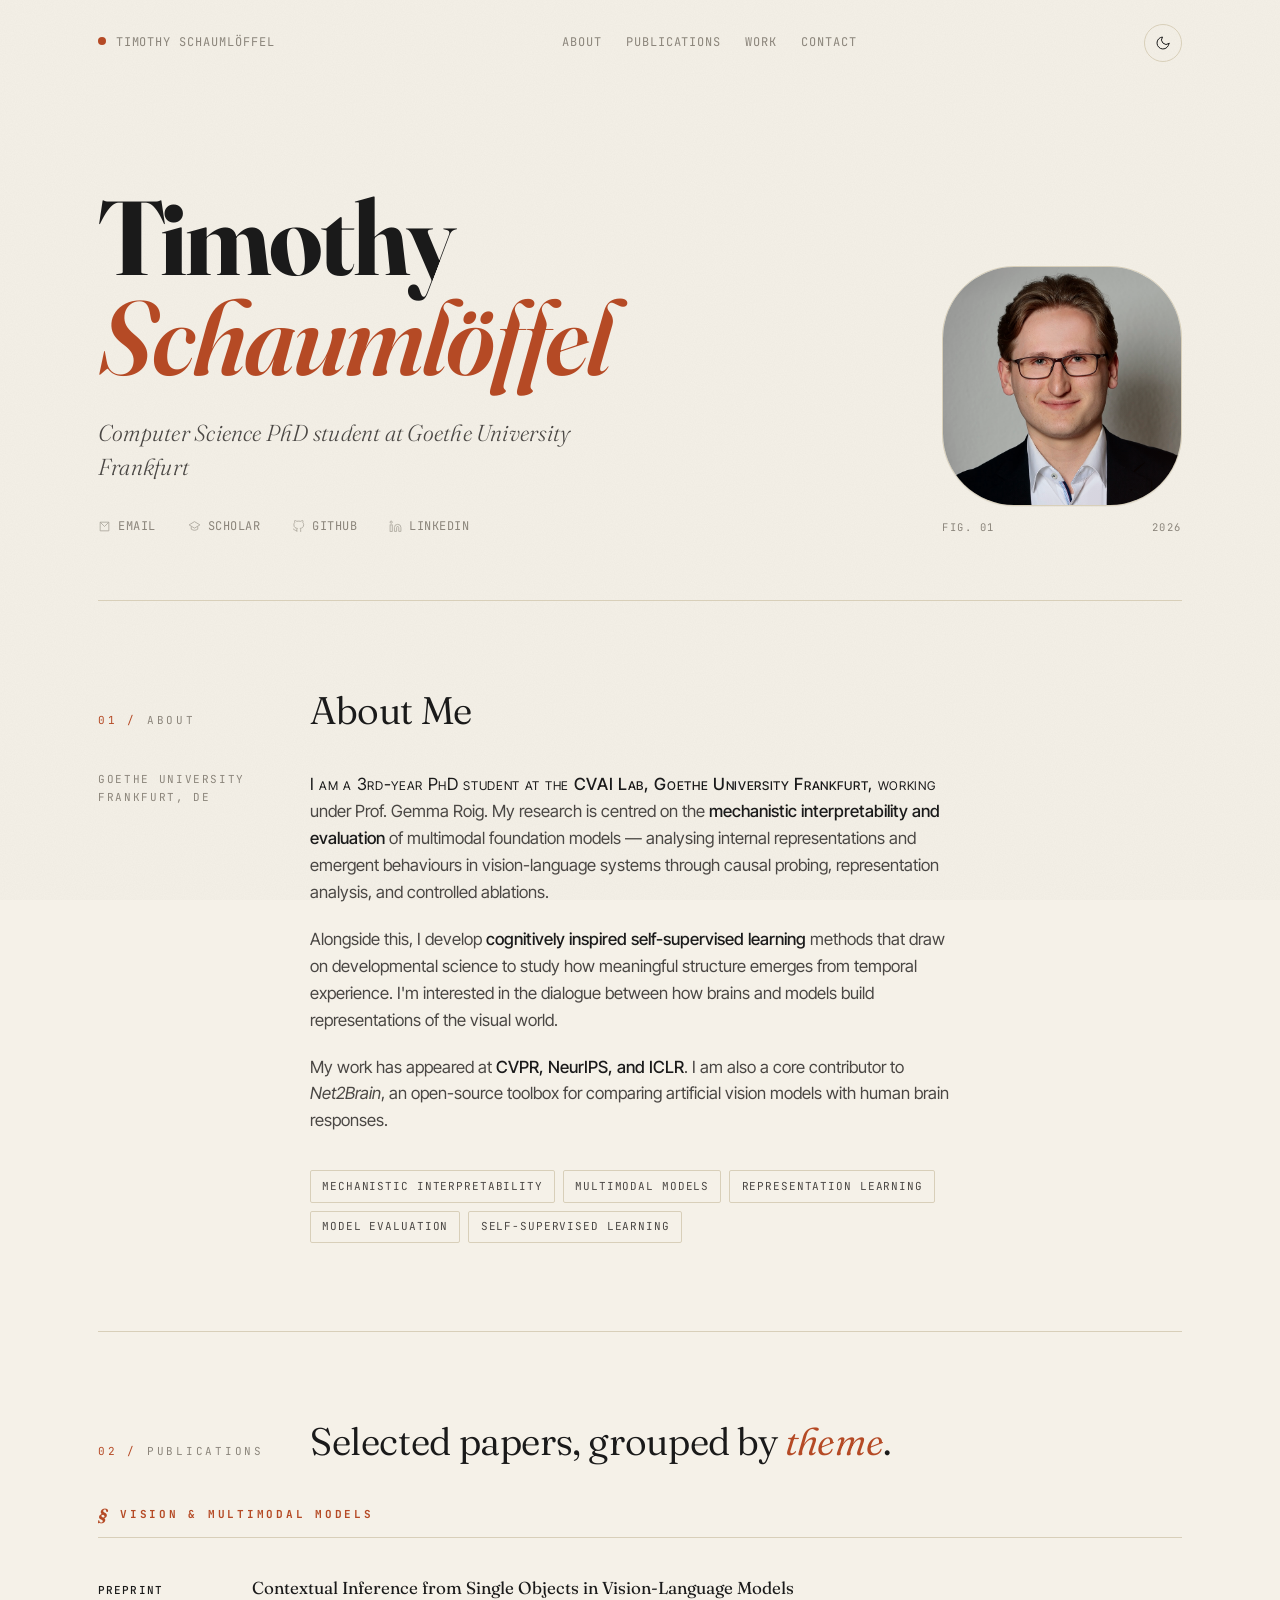
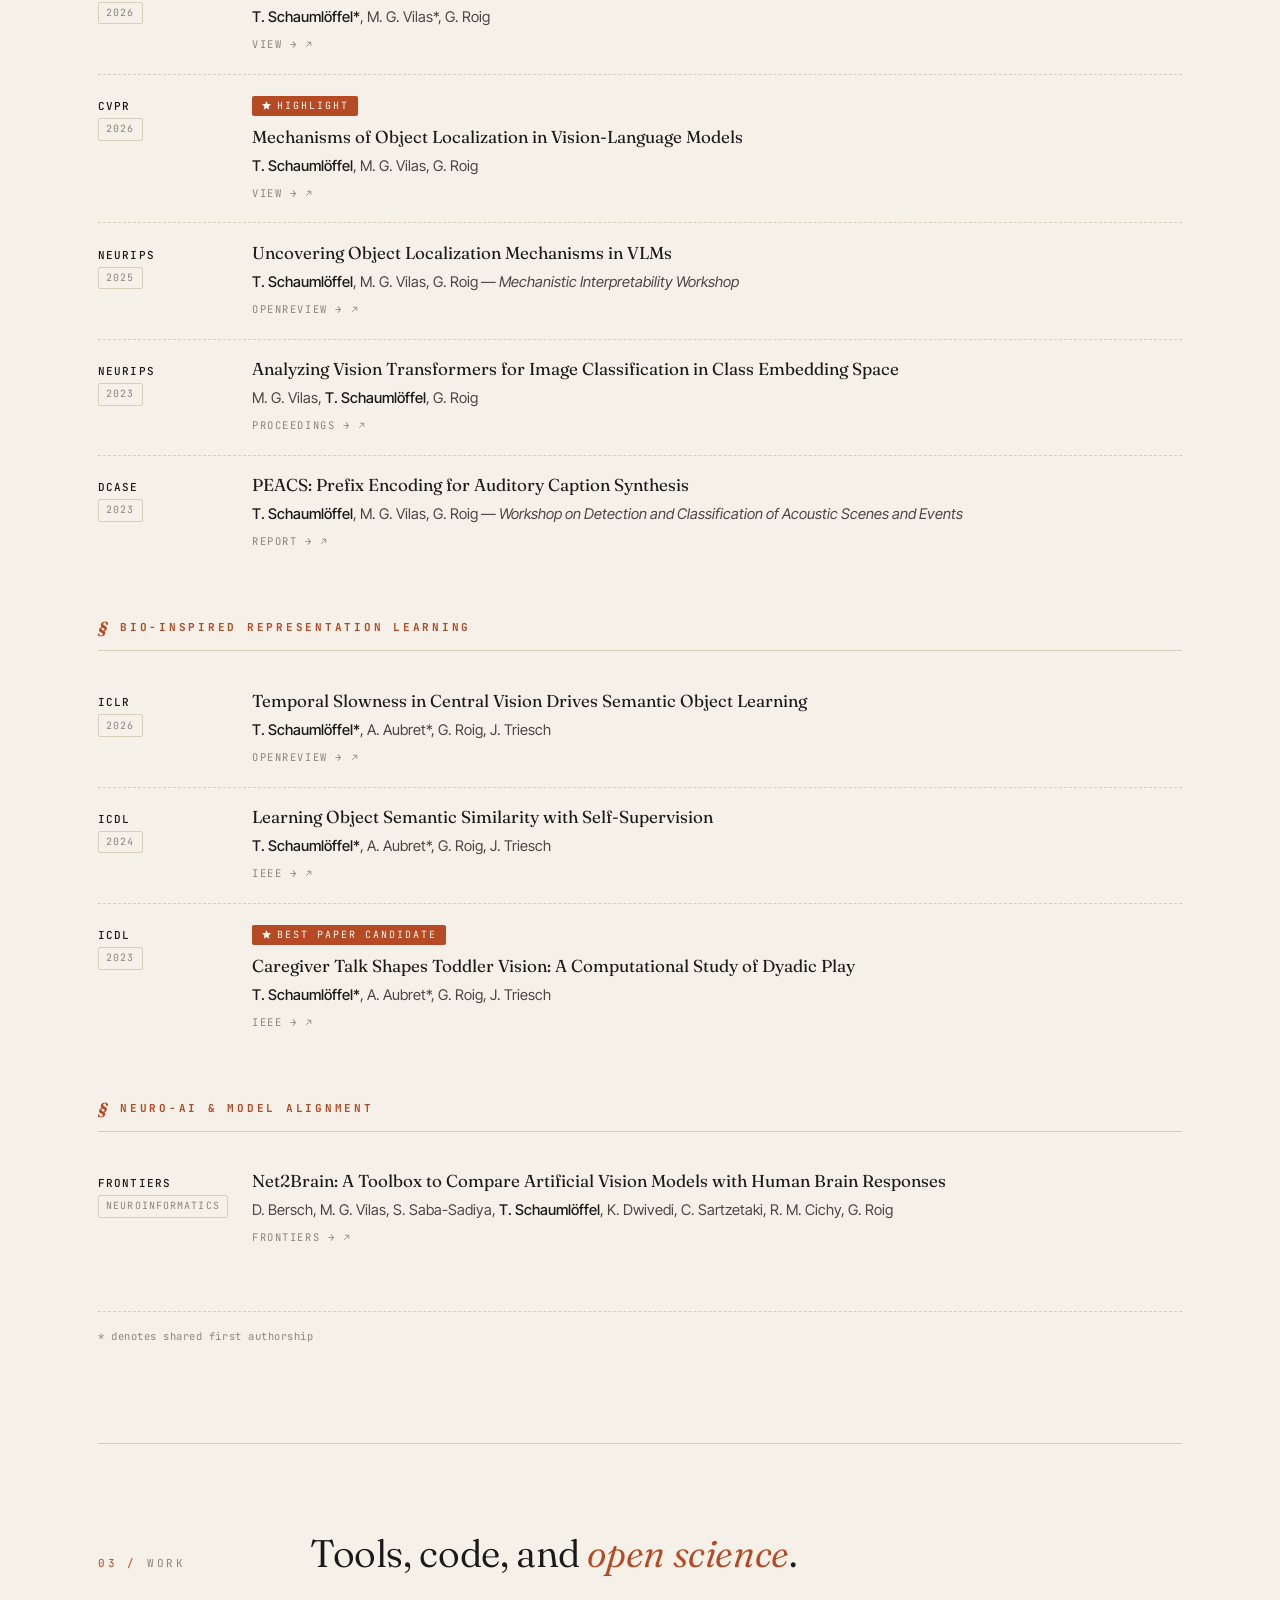
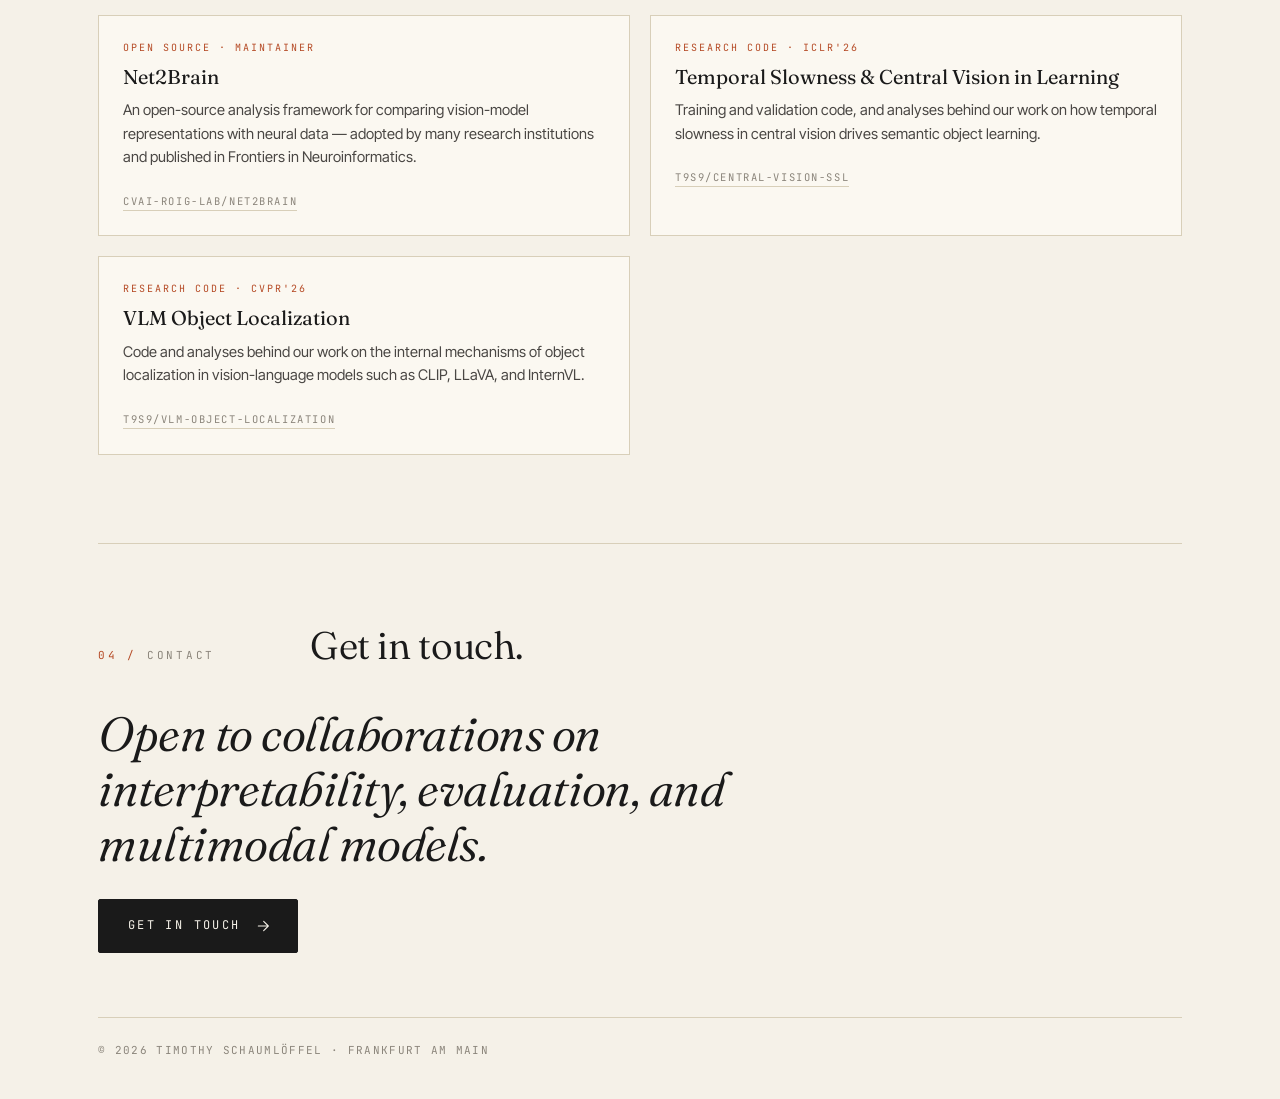
==== index.html @ 68d5e10b "update" ====
<!DOCTYPE html>
<html lang="en">
<head>
<meta charset="UTF-8" />
<meta name="viewport" content="width=device-width, initial-scale=1.0" />
<title>Timothy Schaumlöffel — Research Scientist</title>
<meta name="description" content="Timothy Schaumlöffel — research scientist working on mechanistic interpretability and evaluation of multimodal foundation models." />

<link rel="preconnect" href="https://fonts.googleapis.com">
<link rel="preconnect" href="https://fonts.gstatic.com" crossorigin>
<link href="https://fonts.googleapis.com/css2?family=Fraunces:ital,opsz,wght@0,9..144,300..900;1,9..144,300..900&family=Inter+Tight:wght@300;400;500;600&family=JetBrains+Mono:wght@400;500&display=swap" rel="stylesheet">

<style>
  /* ---------- Tokens ---------- */
  :root {
    --bg:        #f5f1e8;
    --bg-soft:   #ede6d6;
    --paper:    #fbf8f1;
    --ink:      #1a1a1a;
    --ink-soft: #4a4744;
    --ink-mute: #8b857b;
    --rule:     #d8cfb9;
    --accent:   #b54a25;          /* burnt sienna */
    --accent-soft: #d97a4a;
    --shadow:   0 1px 0 rgba(26,26,26,.04);

    --serif: "Fraunces", "Iowan Old Style", Georgia, serif;
    --sans:  "Inter Tight", system-ui, -apple-system, "Segoe UI", sans-serif;
    --mono:  "JetBrains Mono", ui-monospace, Menlo, monospace;
  }

  [data-theme="dark"] {
    --bg:       #15171a;
    --bg-soft:  #1e2125;
    --paper:    #1a1c1f;
    --ink:      #ece7dc;
    --ink-soft: #b8b3a8;
    --ink-mute: #75716a;
    --rule:     #2c2f33;
    --accent:   #e0926a;
    --accent-soft: #f0a784;
    --shadow:   0 1px 0 rgba(0,0,0,.3);
  }

  /* ---------- Reset ---------- */
  *, *::before, *::after { box-sizing: border-box; }
  html { scroll-behavior: smooth; }
  body {
    margin: 0;
    background: var(--bg);
    color: var(--ink);
    font-family: var(--sans);
    font-size: 17px;
    line-height: 1.6;
    -webkit-font-smoothing: antialiased;
    -moz-osx-font-smoothing: grayscale;
    transition: background-color .4s ease, color .4s ease;
    overflow-x: hidden;
  }
  a { color: inherit; text-decoration: none; transition: color .2s ease; }
  a:hover { color: var(--accent); }
  ::selection { background: var(--accent); color: var(--paper); }

  /* Subtle paper grain */
  body::before {
    content: "";
    position: fixed; inset: 0;
    pointer-events: none;
    z-index: 0;
    opacity: .35;
    background-image: url("data:image/svg+xml;utf8,<svg xmlns='http://www.w3.org/2000/svg' width='200' height='200'><filter id='n'><feTurbulence type='fractalNoise' baseFrequency='.9' numOctaves='2' stitchTiles='stitch'/><feColorMatrix values='0 0 0 0 0  0 0 0 0 0  0 0 0 0 0  0 0 0 .07 0'/></filter><rect width='100%' height='100%' filter='url(%23n)'/></svg>");
    mix-blend-mode: multiply;
  }
  [data-theme="dark"] body::before { mix-blend-mode: screen; opacity: .25; }

  /* ---------- Layout ---------- */
  .wrap {
    max-width: 1180px;
    margin: 0 auto;
    padding: 0 clamp(1.25rem, 4vw, 3rem);
    position: relative;
    z-index: 1;
  }

  /* ---------- Top bar ---------- */
  header.top {
    padding: 1.5rem 0;
    display: flex;
    justify-content: space-between;
    align-items: center;
    font-family: var(--mono);
    font-size: 12px;
    letter-spacing: .08em;
    text-transform: uppercase;
    color: var(--ink-mute);
  }
  .mark {
    display: flex; align-items: baseline; gap: .6rem;
  }
  .mark-dot {
    display: inline-block;
    width: 8px; height: 8px;
    border-radius: 50%;
    background: var(--accent);
    transform: translateY(-1px);
  }
  nav.topnav { display: flex; gap: 1.5rem; }
  nav.topnav a:hover { color: var(--ink); }

  .theme-toggle {
    background: transparent;
    border: 1px solid var(--rule);
    border-radius: 999px;
    width: 38px; height: 38px;
    cursor: pointer;
    color: var(--ink);
    display: inline-flex;
    align-items: center;
    justify-content: center;
    transition: all .25s ease;
  }
  .theme-toggle:hover {
    border-color: var(--accent);
    color: var(--accent);
    transform: rotate(15deg);
  }
  .theme-toggle svg { width: 16px; height: 16px; }
  .theme-toggle .sun { display: none; }
  [data-theme="dark"] .theme-toggle .sun { display: block; }
  [data-theme="dark"] .theme-toggle .moon { display: none; }

  /* ---------- Hero ---------- */
  .hero {
    display: grid;
    grid-template-columns: 2fr 1fr;
    gap: clamp(2rem, 5vw, 4.5rem);
    align-items: end;
    padding: clamp(3rem, 8vw, 6.5rem) 0 clamp(2rem, 5vw, 4rem);
    border-bottom: 1px solid var(--rule);
    position: relative;
  }

  .hero-eyebrow {
    font-family: var(--mono);
    font-size: 11px;
    letter-spacing: .25em;
    text-transform: uppercase;
    color: var(--ink-mute);
    margin-bottom: 1.75rem;
    display: flex; align-items: center; gap: .75rem;
  }
  .hero-eyebrow::before {
    content: "";
    width: 36px; height: 1px; background: var(--ink-mute);
  }

  h1.name {
    font-family: var(--serif);
    font-weight: 700;
    font-size: clamp(3rem, 8.2vw, 7rem);
    line-height: .95;
    letter-spacing: -.02em;
    margin: 0 0 1.75rem;
    font-variation-settings: "opsz" 144;
  }
  h1.name em {
    font-style: italic;
    color: var(--accent);
    font-weight: 600;
  }

  .hero-tag {
    font-family: var(--serif);
    font-size: clamp(1.15rem, 1.8vw, 1.5rem);
    font-weight: 300;
    font-style: italic;
    line-height: 1.5;
    color: var(--ink-soft);
    max-width: 38ch;
    margin: 0 0 2rem;
    font-variation-settings: "opsz" 72;
    letter-spacing: .01em;
  }
  .hero-tag em { color: var(--accent); font-style: normal; font-weight: 400; }

  .hero-meta {
    display: flex;
    flex-wrap: wrap;
    gap: 1.25rem 2rem;
    font-family: var(--mono);
    font-size: 12px;
    letter-spacing: .04em;
    color: var(--ink-mute);
    text-transform: uppercase;
  }
  .hero-meta a { display: inline-flex; align-items: center; gap: .45rem; }
  .hero-meta a:hover { color: var(--ink); }
  .hero-meta svg { width: 13px; height: 13px; opacity: .7; }

  /* Portrait */
  .portrait {
    position: relative;
    aspect-ratio: 1 / 1;
    max-width: 240px;
    margin-left: auto;
    border: 1px solid var(--rule);
    background: var(--paper);
    overflow: hidden;
    box-shadow: var(--shadow);
    border-radius: 30%;
  }
  .portrait::after {
    content: "";
    position: absolute; inset: 0;
    background:
      linear-gradient(135deg, transparent 60%, rgba(181,74,37,.08) 100%);
    pointer-events: none;
  }
  .portrait img {
    width: 100%; height: 100%;
    object-fit: cover;
    display: block;
    filter: grayscale(20%) contrast(1.02);
  }
  /* Placeholder when no image */
  .portrait .ph {
    position: absolute; inset: 0;
    display: flex; align-items: center; justify-content: center;
    flex-direction: column; gap: .75rem;
    color: var(--ink-mute);
    font-family: var(--mono);
    font-size: 11px;
    letter-spacing: .15em;
    text-transform: uppercase;
    text-align: center;
    padding: 1rem;
  }
  .portrait .ph svg { width: 56px; height: 56px; opacity: .35; }
  .portrait-caption {
    margin-top: .85rem;
    max-width: 240px;
    margin-left: auto;
    font-family: var(--mono);
    font-size: 10.5px;
    letter-spacing: .15em;
    text-transform: uppercase;
    color: var(--ink-mute);
    display: flex; justify-content: space-between;
  }

  /* ---------- Sections ---------- */
  section.block {
    padding: clamp(3rem, 7vw, 5.5rem) 0;
    border-bottom: 1px solid var(--rule);
    position: relative;
  }
  .section-head {
    display: grid;
    grid-template-columns: 180px 1fr;
    gap: 2rem;
    margin-bottom: 2.5rem;
    align-items: baseline;
  }
  .section-num {
    font-family: var(--mono);
    font-size: 11px;
    letter-spacing: .25em;
    color: var(--ink-mute);
    text-transform: uppercase;
  }
  .section-num span { color: var(--accent); }
  h2.section-title {
    font-family: var(--serif);
    font-weight: 350;
    font-size: clamp(1.6rem, 3vw, 2.4rem);
    line-height: 1.1;
    letter-spacing: -.01em;
    margin: 0;
  }
  h2.section-title em { font-style: italic; color: var(--accent); }

  /* ---------- About ---------- */
  .about-grid {
    display: grid;
    grid-template-columns: 180px 1fr;
    gap: 2rem;
  }
  .about-grid .col-meta { font-family: var(--mono); font-size: 11px; letter-spacing: .15em; text-transform: uppercase; color: var(--ink-mute); }
  .about-prose {
    max-width: 64ch;
    font-size: 1.05rem;
    color: var(--ink-soft);
  }
  .about-prose p { margin: 0 0 1.2em; }
  .about-prose p:first-child::first-line {
    font-variant: small-caps;
    letter-spacing: .04em;
    color: var(--ink);
  }
  .about-prose strong { color: var(--ink); font-weight: 500; }

  .pull-quote {
    margin: 2.25rem 0 0;
    padding: 1.5rem 0 1.5rem 1.75rem;
    border-left: 2px solid var(--accent);
    font-family: var(--serif);
    font-style: italic;
    font-weight: 350;
    font-size: 1.35rem;
    line-height: 1.4;
    color: var(--ink);
    max-width: 50ch;
  }

  .keyword-row {
    margin-top: 2.25rem;
    display: flex; flex-wrap: wrap; gap: .5rem;
  }
  .kw {
    font-family: var(--mono);
    font-size: 11px;
    letter-spacing: .08em;
    text-transform: uppercase;
    padding: .4rem .7rem;
    border: 1px solid var(--rule);
    border-radius: 2px;
    color: var(--ink-soft);
    transition: all .2s ease;
  }
  .kw:hover {
    border-color: var(--accent);
    color: var(--accent);
  }

  /* ---------- Publications ---------- */
  .pub-group { margin-bottom: 2.75rem; }
  .pub-group:last-child { margin-bottom: 0; }
  .pub-group-title {
    font-family: var(--mono);
    font-size: 11px;
    letter-spacing: .25em;
    text-transform: uppercase;
    color: var(--accent);
    margin: 0 0 1.25rem;
    padding-bottom: .6rem;
    border-bottom: 1px solid var(--rule);
    display: flex; align-items: center; gap: .75rem;
  }
  .pub-group-title::before {
    content: "§";
    font-family: var(--serif);
    font-style: italic;
    font-size: 16px;
    text-transform: none;
    letter-spacing: 0;
  }

  .pub {
    display: grid;
    grid-template-columns: 130px 1fr;
    gap: 1.5rem;
    padding: 1.1rem 0;
    border-bottom: 1px dashed var(--rule);
    transition: padding-left .25s ease;
  }
  .pub:last-child { border-bottom: none; }
  .pub:hover { padding-left: .35rem; }
  .pub:hover .pub-title { color: var(--accent); }

  .venue {
    font-family: var(--mono);
    font-size: 11px;
    letter-spacing: .1em;
    text-transform: uppercase;
    color: var(--ink-mute);
    padding-top: .35rem;
  }
  .venue strong {
    color: var(--ink);
    font-weight: 500;
    display: block;
    margin-bottom: .15rem;
  }
  .venue-tag {
    display: inline-block;
    padding: .15rem .45rem;
    border: 1px solid var(--rule);
    border-radius: 2px;
    font-size: 10px;
  }

  .pub-title {
    font-family: var(--serif);
    font-weight: 400;
    font-size: 1.08rem;
    line-height: 1.4;
    margin: 0 0 .35rem;
    color: var(--ink);
    transition: color .2s ease;
    font-variation-settings: "opsz" 36;
  }
  .pub-authors {
    font-size: .92rem;
    color: var(--ink-soft);
    line-height: 1.5;
  }
  .pub-authors b { color: var(--ink); font-weight: 500; }
  .pub-link {
    display: inline-flex;
    align-items: center;
    gap: .35rem;
    font-family: var(--mono);
    font-size: 10.5px;
    letter-spacing: .15em;
    text-transform: uppercase;
    color: var(--ink-mute);
    margin-top: .5rem;
    border-bottom: 1px solid transparent;
  }
  .pub-link:hover {
    color: var(--accent);
    border-bottom-color: var(--accent);
  }
  .pub-link svg { width: 11px; height: 11px; }

  .pub-note {
    font-family: var(--mono);
    font-size: 10.5px;
    letter-spacing: .05em;
    color: var(--ink-mute);
    margin-top: 2rem;
    padding-top: 1rem;
    border-top: 1px dashed var(--rule);
  }

  /* Highlight pub */
  .pub.highlight {
    background: linear-gradient(90deg, color-mix(in srgb, var(--accent) 6%, transparent), transparent 60%);
    margin: .35rem -1rem;
    padding: 1.25rem 1rem;
    border-left: 2px solid var(--accent);
    border-bottom: 1px dashed var(--rule);
  }
  .highlight-badge {
    display: inline-flex;
    align-items: center;
    gap: .35rem;
    font-family: var(--mono);
    font-size: 10px;
    letter-spacing: .2em;
    text-transform: uppercase;
    color: var(--paper);
    background: var(--accent);
    padding: .25rem .55rem .3rem;
    border-radius: 2px;
    margin-bottom: .55rem;
    line-height: 1;
  }
  [data-theme="dark"] .highlight-badge { color: #15171a; }
  .highlight-badge svg { width: 11px; height: 11px; }

  /* ---------- Selected work ---------- */
  .work-grid {
    display: grid;
    grid-template-columns: repeat(2, 1fr);
    gap: 1.25rem;
  }
  .work-card {
    border: 1px solid var(--rule);
    background: var(--paper);
    padding: 1.5rem 1.5rem 1.4rem;
    transition: all .25s ease;
    position: relative;
    overflow: hidden;
  }
  .work-card::before {
    content: "";
    position: absolute;
    top: 0; left: 0;
    width: 100%; height: 2px;
    background: var(--accent);
    transform: scaleX(0);
    transform-origin: left;
    transition: transform .35s ease;
  }
  .work-card:hover {
    border-color: var(--ink);
    transform: translateY(-2px);
  }
  .work-card:hover::before { transform: scaleX(1); }
  .work-tag {
    font-family: var(--mono);
    font-size: 10px;
    letter-spacing: .2em;
    text-transform: uppercase;
    color: var(--accent);
  }
  .work-title {
    font-family: var(--serif);
    font-size: 1.25rem;
    font-weight: 400;
    margin: .5rem 0 .6rem;
    line-height: 1.3;
  }
  .work-desc {
    font-size: .92rem;
    color: var(--ink-soft);
    margin: 0 0 1rem;
  }
  .work-link {
    font-family: var(--mono);
    font-size: 10.5px;
    letter-spacing: .15em;
    text-transform: uppercase;
    color: var(--ink-mute);
    border-bottom: 1px solid var(--rule);
    padding-bottom: 2px;
  }
  .work-link:hover { color: var(--accent); border-color: var(--accent); }

  /* ---------- CTA Button ---------- */
  .cta {
    display: inline-flex;
    align-items: center;
    gap: .9rem;
    padding: 1rem 1.6rem 1rem 1.8rem;
    background: var(--ink);
    color: var(--bg);
    font-family: var(--mono);
    font-size: 12px;
    letter-spacing: .2em;
    text-transform: uppercase;
    border-radius: 2px;
    border: 1px solid var(--ink);
    transition: all .25s ease;
    position: relative;
    overflow: hidden;
  }
  .cta:hover {
    background: var(--accent);
    border-color: var(--accent);
    color: var(--paper);
    transform: translateY(-2px);
    box-shadow: 0 6px 20px -8px rgba(181,74,37,.5);
  }
  .cta svg {
    width: 16px; height: 16px;
    transition: transform .25s ease;
  }
  .cta:hover svg { transform: translateX(4px); }
  [data-theme="dark"] .cta { color: var(--bg); }
  [data-theme="dark"] .cta:hover { color: #15171a; }

  /* ---------- Footer / Contact ---------- */
  footer.foot {
    padding: clamp(3rem, 7vw, 5rem) 0 2.5rem;
    position: relative;
  }
  .foot-headline {
    font-family: var(--serif);
    font-weight: 350;
    font-style: italic;
    font-size: clamp(1.8rem, 4vw, 3rem);
    line-height: 1.15;
    letter-spacing: -.01em;
    max-width: 22ch;
    margin: 0 0 1.75rem;
  }
  .foot-headline a {
    border-bottom: 1px solid var(--accent);
    color: var(--accent);
  }
  .foot-headline a:hover { background: var(--accent); color: var(--paper); }

  .foot-meta {
    display: flex;
    justify-content: space-between;
    align-items: flex-end;
    margin-top: 4rem;
    padding-top: 1.5rem;
    border-top: 1px solid var(--rule);
    font-family: var(--mono);
    font-size: 11px;
    letter-spacing: .12em;
    text-transform: uppercase;
    color: var(--ink-mute);
    flex-wrap: wrap; gap: 1rem;
  }
  .foot-meta a:hover { color: var(--accent); }

  /* ---------- Responsive ---------- */
  @media (max-width: 820px) {
    .hero {
      grid-template-columns: 1fr;
      gap: 2.5rem;
      align-items: start;
    }
    .portrait { max-width: 180px; margin-left: auto; margin-right: auto; }
    .portrait-caption { max-width: 180px; margin-left: auto; margin-right: auto; }
    .hero-meta { flex-wrap: nowrap; gap: .75rem 1.25rem; }
    .section-head { grid-template-columns: 1fr; gap: .5rem; }
    .about-grid { grid-template-columns: 1fr; gap: .75rem; }
    .pub { grid-template-columns: 1fr; gap: .35rem; }
    .venue { padding-top: 0; }
    .work-grid { grid-template-columns: 1fr; }
    nav.topnav { display: none; }
  }

  /* ---------- Scroll-to-top ---------- */
  .back-to-top {
    position: fixed;
    bottom: 2rem;
    right: 2rem;
    z-index: 100;
    width: 42px; height: 42px;
    background: var(--ink);
    color: var(--bg);
    border: 1px solid var(--ink);
    border-radius: 2px;
    display: flex;
    align-items: center;
    justify-content: center;
    cursor: pointer;
    opacity: 0;
    pointer-events: none;
    transition: opacity .3s ease, background .25s ease, border-color .25s ease, transform .25s ease;
  }
  .back-to-top.visible {
    opacity: 1;
    pointer-events: auto;
  }
  .back-to-top:hover {
    background: var(--accent);
    border-color: var(--accent);
    transform: translateY(-3px);
  }
  .back-to-top svg { width: 16px; height: 16px; }
  [data-theme="dark"] .back-to-top { color: var(--bg); }

  /* ---------- Reveal anim ---------- */
  .reveal { opacity: 0; transform: translateY(14px); transition: opacity .7s ease, transform .7s ease; }
  .reveal.in { opacity: 1; transform: none; }
  @media (prefers-reduced-motion: reduce) {
    .reveal { opacity: 1; transform: none; transition: none; }
  }
</style>
</head>
<body>

<div class="wrap">
  <!-- ============ TOP ============ -->
  <header class="top">
    <div class="mark">
      <span class="mark-dot"></span>
      <span>Timothy&nbsp;Schaumlöffel</span>
    </div>
    <nav class="topnav" aria-label="Section navigation">
      <a href="#about">About</a>
      <a href="#publications">Publications</a>
      <a href="#work">Work</a>
      <a href="#contact">Contact</a>
    </nav>
    <button class="theme-toggle" id="themeToggle" aria-label="Toggle theme">
      <svg class="moon" viewBox="0 0 24 24" fill="none" stroke="currentColor" stroke-width="1.5" stroke-linecap="round" stroke-linejoin="round"><path d="M21 12.79A9 9 0 1111.21 3 7 7 0 0021 12.79z"/></svg>
      <svg class="sun" viewBox="0 0 24 24" fill="none" stroke="currentColor" stroke-width="1.5" stroke-linecap="round" stroke-linejoin="round"><circle cx="12" cy="12" r="4"/><path d="M12 2v2M12 20v2M4.93 4.93l1.41 1.41M17.66 17.66l1.41 1.41M2 12h2M20 12h2M4.93 19.07l1.41-1.41M17.66 6.34l1.41-1.41"/></svg>
    </button>
  </header>

  <!-- ============ HERO ============ -->
  <section class="hero reveal">
    <div>
      <!-- <div class="hero-eyebrow">PhD Graduate · Frankfurt am Main, Germany </div> -->
      <h1 class="name">Timothy<br/><em>Schaumlöffel</em></h1>
      <p class="hero-tag">Computer Science PhD student at Goethe University Frankfurt</p>
      <div class="hero-meta">
        <a href="mailto:schaumloeffel.tim@web.de">
          <svg viewBox="0 0 24 24" fill="none" stroke="currentColor" stroke-width="1.5"><path d="M4 4h16v16H4z"/><path d="m4 4 8 8 8-8"/></svg>
          Email
        </a>
        <a href="https://scholar.google.com/citations?user=A0Pql9UAAAAJ" target="_blank" rel="noopener">
          <svg viewBox="0 0 24 24" fill="none" stroke="currentColor" stroke-width="1.5"><path d="M12 3 2 9l10 6 10-6-10-6z"/><path d="M6 12v5c2 1 4 2 6 2s4-1 6-2v-5"/></svg>
          Scholar
        </a>
        <a href="https://github.com/t9s9" target="_blank" rel="noopener">
          <svg viewBox="0 0 24 24" fill="none" stroke="currentColor" stroke-width="1.5"><path d="M9 19c-5 1.5-5-2.5-7-3m14 6v-3.87a3.37 3.37 0 0 0-.94-2.61c3.14-.35 6.44-1.54 6.44-7A5.44 5.44 0 0 0 20 4.77 5.07 5.07 0 0 0 19.91 1S18.73.65 16 2.48a13.38 13.38 0 0 0-7 0C6.27.65 5.09 1 5.09 1A5.07 5.07 0 0 0 5 4.77a5.44 5.44 0 0 0-1.5 3.78c0 5.42 3.3 6.61 6.44 7A3.37 3.37 0 0 0 9 18.13V22"/></svg>
          GitHub
        </a>
        <a href="https://www.linkedin.com/in/schaumloeffel/" target="_blank" rel="noopener">
          <svg viewBox="0 0 24 24" fill="none" stroke="currentColor" stroke-width="1.5"><path d="M16 8a6 6 0 0 1 6 6v7h-4v-7a2 2 0 0 0-4 0v7h-4v-7a6 6 0 0 1 6-6z"/><rect x="2" y="9" width="4" height="12"/><circle cx="4" cy="4" r="2"/></svg>
          LinkedIn
        </a>
      </div>
    </div>

    <div>
      <div class="portrait">
        <!-- Replace src below with /assets/portrait.jpg or similar. Placeholder shown if image missing. -->
        <img src="assets/portrait.jpg" alt="Portrait of Timothy Schaumlöffel" onerror="this.style.display='none'; this.nextElementSibling.style.display='flex';" />
        <div class="ph" style="display:none;">
          <svg viewBox="0 0 24 24" fill="none" stroke="currentColor" stroke-width="1" stroke-linecap="round" stroke-linejoin="round"><circle cx="12" cy="8" r="4"/><path d="M3 21c0-4.5 4-7 9-7s9 2.5 9 7"/></svg>
          <span>Portrait — replace<br/>assets/portrait.jpg</span>
        </div>
      </div>
      <div class="portrait-caption">
        <span>Fig. 01</span>
        <span>2026</span>
      </div>
    </div>
  </section>

  <!-- ============ ABOUT ============ -->
  <section class="block reveal" id="about">
    <div class="section-head">
      <div class="section-num"><span>01 /</span> About</div>
      <h2 class="section-title">About Me
    </div>

    <div class="about-grid">
      <div class="col-meta">
        Goethe University<br/>Frankfurt, DE<br/>
      </div>
      <div class="about-prose">
        <p>I am a 3rd-year PhD student at the <strong><a href="https://www.cvai.cs.uni-frankfurt.de/" target="_blank" rel="noopener">CVAI Lab, Goethe University Frankfurt</a></strong>, working under Prof. Gemma Roig. My research is centred on the <strong>mechanistic interpretability and evaluation</strong> of multimodal foundation models — analysing internal representations and emergent behaviours in vision-language systems through causal probing, representation analysis, and controlled ablations.</p>

        <p>Alongside this, I develop <strong>cognitively inspired self-supervised learning</strong> methods that draw on developmental science to study how meaningful structure emerges from temporal experience. I'm interested in the dialogue between how brains and models build representations of the visual world.</p>

        <p>My work has appeared at <strong>CVPR, NeurIPS, and ICLR</strong>. I am also a core contributor to <em>Net2Brain</em>, an open-source toolbox for comparing artificial vision models with human brain responses.</p>

        <div class="keyword-row">
          <span class="kw">Mechanistic Interpretability</span>
          <span class="kw">Multimodal Models</span>
          <span class="kw">Representation Learning</span>
          <span class="kw">Model Evaluation</span>
          <span class="kw">Self-Supervised Learning</span>
        </div>
      </div>
    </div>
  </section>

  <!-- ============ PUBLICATIONS ============ -->
  <section class="block reveal" id="publications">
    <div class="section-head">
      <div class="section-num"><span>02 /</span> Publications</div>
      <h2 class="section-title">Selected papers, grouped by <em>theme</em>.</h2>
    </div>

    <!-- VISION & MULTIMODAL -->
    <div class="pub-group">
      <h3 class="pub-group-title">Vision &amp; Multimodal Models</h3>

      <article class="pub">
        <div class="venue"><strong>Preprint</strong><span class="venue-tag">2026</span></div>
        <div>
          <h4 class="pub-title">Contextual Inference from Single Objects in Vision-Language Models</h4>
          <div class="pub-authors"><b>T. Schaumlöffel*</b>, M. G. Vilas*, G. Roig</div>
          <a class="pub-link" href="https://github.com/t9s9/vlm-object-localization" target="_blank" rel="noopener">
            View → <svg viewBox="0 0 24 24" fill="none" stroke="currentColor" stroke-width="1.8"><path d="M7 17 17 7M9 7h8v8"/></svg>
          </a>
        </div>
      </article>

      <article class="pub">
        <div class="venue"><strong>CVPR</strong><span class="venue-tag">2026</span></div>
        <div>
          <span class="highlight-badge">
            <svg viewBox="0 0 24 24" fill="currentColor"><path d="m12 2 2.7 6.5L22 9.3l-5.5 4.7L18 21l-6-3.4L6 21l1.5-7L2 9.3l7.3-.8L12 2z"/></svg>
            Highlight
          </span>
          <h4 class="pub-title">Mechanisms of Object Localization in Vision-Language Models</h4>
          <div class="pub-authors"><b>T. Schaumlöffel</b>, M. G. Vilas, G. Roig</div>
          <a class="pub-link" href="https://github.com/t9s9/vlm-object-localization" target="_blank" rel="noopener">
            View → <svg viewBox="0 0 24 24" fill="none" stroke="currentColor" stroke-width="1.8"><path d="M7 17 17 7M9 7h8v8"/></svg>
          </a>
        </div>
      </article>

      <article class="pub">
        <div class="venue"><strong>NeurIPS</strong><span class="venue-tag">2025</span></div>
        <div>
          <h4 class="pub-title">Uncovering Object Localization Mechanisms in VLMs</h4>
          <div class="pub-authors"><b>T. Schaumlöffel</b>, M. G. Vilas, G. Roig — <em>Mechanistic Interpretability Workshop</em></div>
          <a class="pub-link" href="https://openreview.net/forum?id=JaD7C4Kldz" target="_blank" rel="noopener">
            OpenReview → <svg viewBox="0 0 24 24" fill="none" stroke="currentColor" stroke-width="1.8"><path d="M7 17 17 7M9 7h8v8"/></svg>
          </a>
        </div>
      </article>

      <article class="pub">
        <div class="venue"><strong>NeurIPS</strong><span class="venue-tag">2023</span></div>
        <div>
          <h4 class="pub-title">Analyzing Vision Transformers for Image Classification in Class Embedding Space</h4>
          <div class="pub-authors">M. G. Vilas, <b>T. Schaumlöffel</b>, G. Roig</div>
          <a class="pub-link" href="https://proceedings.neurips.cc/paper_files/paper/2023/file/7dd309df03d37643b96f5048b44da798-Paper-Conference.pdf" target="_blank" rel="noopener">
            Proceedings → <svg viewBox="0 0 24 24" fill="none" stroke="currentColor" stroke-width="1.8"><path d="M7 17 17 7M9 7h8v8"/></svg>
          </a>
        </div>
      </article>

      <article class="pub">
        <div class="venue"><strong>DCASE</strong><span class="venue-tag">2023</span></div>
        <div>
          <h4 class="pub-title">PEACS: Prefix Encoding for Auditory Caption Synthesis</h4>
          <div class="pub-authors"><b>T. Schaumlöffel</b>, M. G. Vilas, G. Roig — <em>Workshop on Detection and Classification of Acoustic Scenes and Events</em></div>
          <a class="pub-link" href="https://dcase.community/documents/challenge2023/technical_reports/DCASE2023_Schaumloeffel_107_t6a.pdf" target="_blank" rel="noopener">
            Report → <svg viewBox="0 0 24 24" fill="none" stroke="currentColor" stroke-width="1.8"><path d="M7 17 17 7M9 7h8v8"/></svg>
          </a>
        </div>
      </article>
    </div>

    <!-- BIO INSPIRED -->
    <div class="pub-group">
      <h3 class="pub-group-title">Bio-Inspired Representation Learning</h3>

      <article class="pub">
        <div class="venue"><strong>ICLR</strong><span class="venue-tag">2026</span></div>
        <div>
          <h4 class="pub-title">Temporal Slowness in Central Vision Drives Semantic Object Learning</h4>
          <div class="pub-authors"><b>T. Schaumlöffel*</b>, A. Aubret*, G. Roig, J. Triesch</div>
          <a class="pub-link" href="https://openreview.net/forum?id=tEezDE0vWt" target="_blank" rel="noopener">
            OpenReview → <svg viewBox="0 0 24 24" fill="none" stroke="currentColor" stroke-width="1.8"><path d="M7 17 17 7M9 7h8v8"/></svg>
          </a>
        </div>
      </article>

      <article class="pub">
        <div class="venue"><strong>ICDL</strong><span class="venue-tag">2024</span></div>
        <div>
          <h4 class="pub-title">Learning Object Semantic Similarity with Self-Supervision</h4>
          <div class="pub-authors"><b>T. Schaumlöffel*</b>, A. Aubret*, G. Roig, J. Triesch</div>
          <a class="pub-link" href="https://ieeexplore.ieee.org/document/10644930" target="_blank" rel="noopener">
            IEEE → <svg viewBox="0 0 24 24" fill="none" stroke="currentColor" stroke-width="1.8"><path d="M7 17 17 7M9 7h8v8"/></svg>
          </a>
        </div>
      </article>

      <article class="pub">
        <div class="venue"><strong>ICDL</strong><span class="venue-tag">2023</span></div>
        <div>
           <span class="highlight-badge">
            <svg viewBox="0 0 24 24" fill="currentColor"><path d="m12 2 2.7 6.5L22 9.3l-5.5 4.7L18 21l-6-3.4L6 21l1.5-7L2 9.3l7.3-.8L12 2z"/></svg>
            Best Paper Candidate
          </span>
          <h4 class="pub-title">Caregiver Talk Shapes Toddler Vision: A Computational Study of Dyadic Play</h4>
          <div class="pub-authors"><b>T. Schaumlöffel*</b>, A. Aubret*, G. Roig, J. Triesch</div>
          <a class="pub-link" href="https://ieeexplore.ieee.org/document/10364409" target="_blank" rel="noopener">
            IEEE → <svg viewBox="0 0 24 24" fill="none" stroke="currentColor" stroke-width="1.8"><path d="M7 17 17 7M9 7h8v8"/></svg>
          </a>
        </div>
      </article>
    </div>

    <!-- NEURO-AI -->
    <div class="pub-group">
      <h3 class="pub-group-title">Neuro-AI &amp; Model Alignment</h3>

      <article class="pub">
        <div class="venue"><strong>Frontiers</strong><span class="venue-tag">Neuroinformatics</span></div>
        <div>
          <h4 class="pub-title">Net2Brain: A Toolbox to Compare Artificial Vision Models with Human Brain Responses</h4>
          <div class="pub-authors">D. Bersch, M. G. Vilas, S. Saba-Sadiya, <b>T. Schaumlöffel</b>, K. Dwivedi, C. Sartzetaki, R. M. Cichy, G. Roig</div>
          <a class="pub-link" href="https://www.frontiersin.org/journals/neuroinformatics/articles/10.3389/fninf.2025.1515873/full" target="_blank" rel="noopener">
            Frontiers → <svg viewBox="0 0 24 24" fill="none" stroke="currentColor" stroke-width="1.8"><path d="M7 17 17 7M9 7h8v8"/></svg>
          </a>
        </div>
      </article>
    </div>

    <p class="pub-note">* denotes shared first authorship</p>
  </section>

  <!-- ============ WORK ============ -->
  <section class="block reveal" id="work">
    <div class="section-head">
      <div class="section-num"><span>03 /</span> Work</div>
      <h2 class="section-title">Tools, code, and <em>open science</em>.</h2>
    </div>

    <div class="work-grid">
      <a class="work-card" href="https://github.com/cvai-roig-lab/Net2Brain" target="_blank" rel="noopener">
        <div class="work-tag">Open Source · Maintainer</div>
        <div class="work-title">Net2Brain</div>
        <p class="work-desc">An open-source analysis framework for comparing vision-model representations with neural data — adopted by many research institutions and published in Frontiers in Neuroinformatics.</p>
        <span class="work-link">cvai-roig-lab/Net2Brain</span>
      </a>

      <a class="work-card" href="https://github.com/t9s9/central-vision-ssl" target="_blank" rel="noopener">
        <div class="work-tag">Research Code · ICLR'26</div>
        <div class="work-title">Temporal Slowness & Central Vision in Learning</div>
        <p class="work-desc">Training and validation code, and analyses behind our work on how temporal slowness in central vision drives semantic object learning.</p>
        <span class="work-link">t9s9/central-vision-ssl</span>
      </a>

      <a class="work-card" href="https://github.com/t9s9/vlm-object-localization" target="_blank" rel="noopener">
        <div class="work-tag">Research Code · CVPR'26</div>
        <div class="work-title">VLM Object Localization</div>
        <p class="work-desc">Code and analyses behind our work on the internal mechanisms of object localization in vision-language models such as CLIP, LLaVA, and InternVL.</p>
        <span class="work-link">t9s9/vlm-object-localization</span>
      </a>
    </div>
  </section>

  <!-- ============ FOOTER ============ -->
  <footer class="foot reveal" id="contact">
    <div class="section-head">
      <div class="section-num"><span>04 /</span> Contact</div>
      <h2 class="section-title">Get in touch.</h2>
    </div>

    <p class="foot-headline">
      Open to collaborations on interpretability, evaluation, and multimodal models.
    </p>

    <a class="cta" href="mailto:schaumloeffel.tim@web.de">
      <span>Get in touch</span>
      <svg viewBox="0 0 24 24" fill="none" stroke="currentColor" stroke-width="1.6" stroke-linecap="round" stroke-linejoin="round"><path d="M5 12h14M13 5l7 7-7 7"/></svg>
    </a>

    <div class="foot-meta">
      <span>© <span id="year"></span> Timothy Schaumlöffel · Frankfurt am Main</span>
    </div>
  </footer>

</div>

<button class="back-to-top" id="backToTop" aria-label="Back to top">
  <svg viewBox="0 0 24 24" fill="none" stroke="currentColor" stroke-width="1.8" stroke-linecap="round" stroke-linejoin="round"><path d="M12 19V5M5 12l7-7 7 7"/></svg>
</button>

<script>
  // ---------- Theme ----------
  (function () {
    const root = document.documentElement;
    const btn  = document.getElementById('themeToggle');

    const stored = localStorage.getItem('theme');
    const prefersDark = window.matchMedia('(prefers-color-scheme: dark)').matches;
    const initial = stored || (prefersDark ? 'dark' : 'light');
    root.setAttribute('data-theme', initial);

    btn.addEventListener('click', () => {
      const next = root.getAttribute('data-theme') === 'dark' ? 'light' : 'dark';
      root.setAttribute('data-theme', next);
      localStorage.setItem('theme', next);
    });
  })();

  // ---------- Reveal on scroll ----------
  (function () {
    const els = document.querySelectorAll('.reveal');
    if (!('IntersectionObserver' in window)) {
      els.forEach(el => el.classList.add('in'));
      return;
    }
    const io = new IntersectionObserver((entries) => {
      entries.forEach(e => {
        if (e.isIntersecting) {
          e.target.classList.add('in');
          io.unobserve(e.target);
        }
      });
    }, { threshold: 0.08, rootMargin: '0px 0px -60px 0px' });
    els.forEach(el => io.observe(el));
  })();

  // ---------- Scroll to top ----------
  (function () {
    const btn = document.getElementById('backToTop');
    window.addEventListener('scroll', () => {
      btn.classList.toggle('visible', window.scrollY > 400);
    }, { passive: true });
    btn.addEventListener('click', () => window.scrollTo({ top: 0, behavior: 'smooth' }));
  })();

  // ---------- Year ----------
  document.getElementById('year').textContent = new Date().getFullYear();
</script>

</body>
</html>
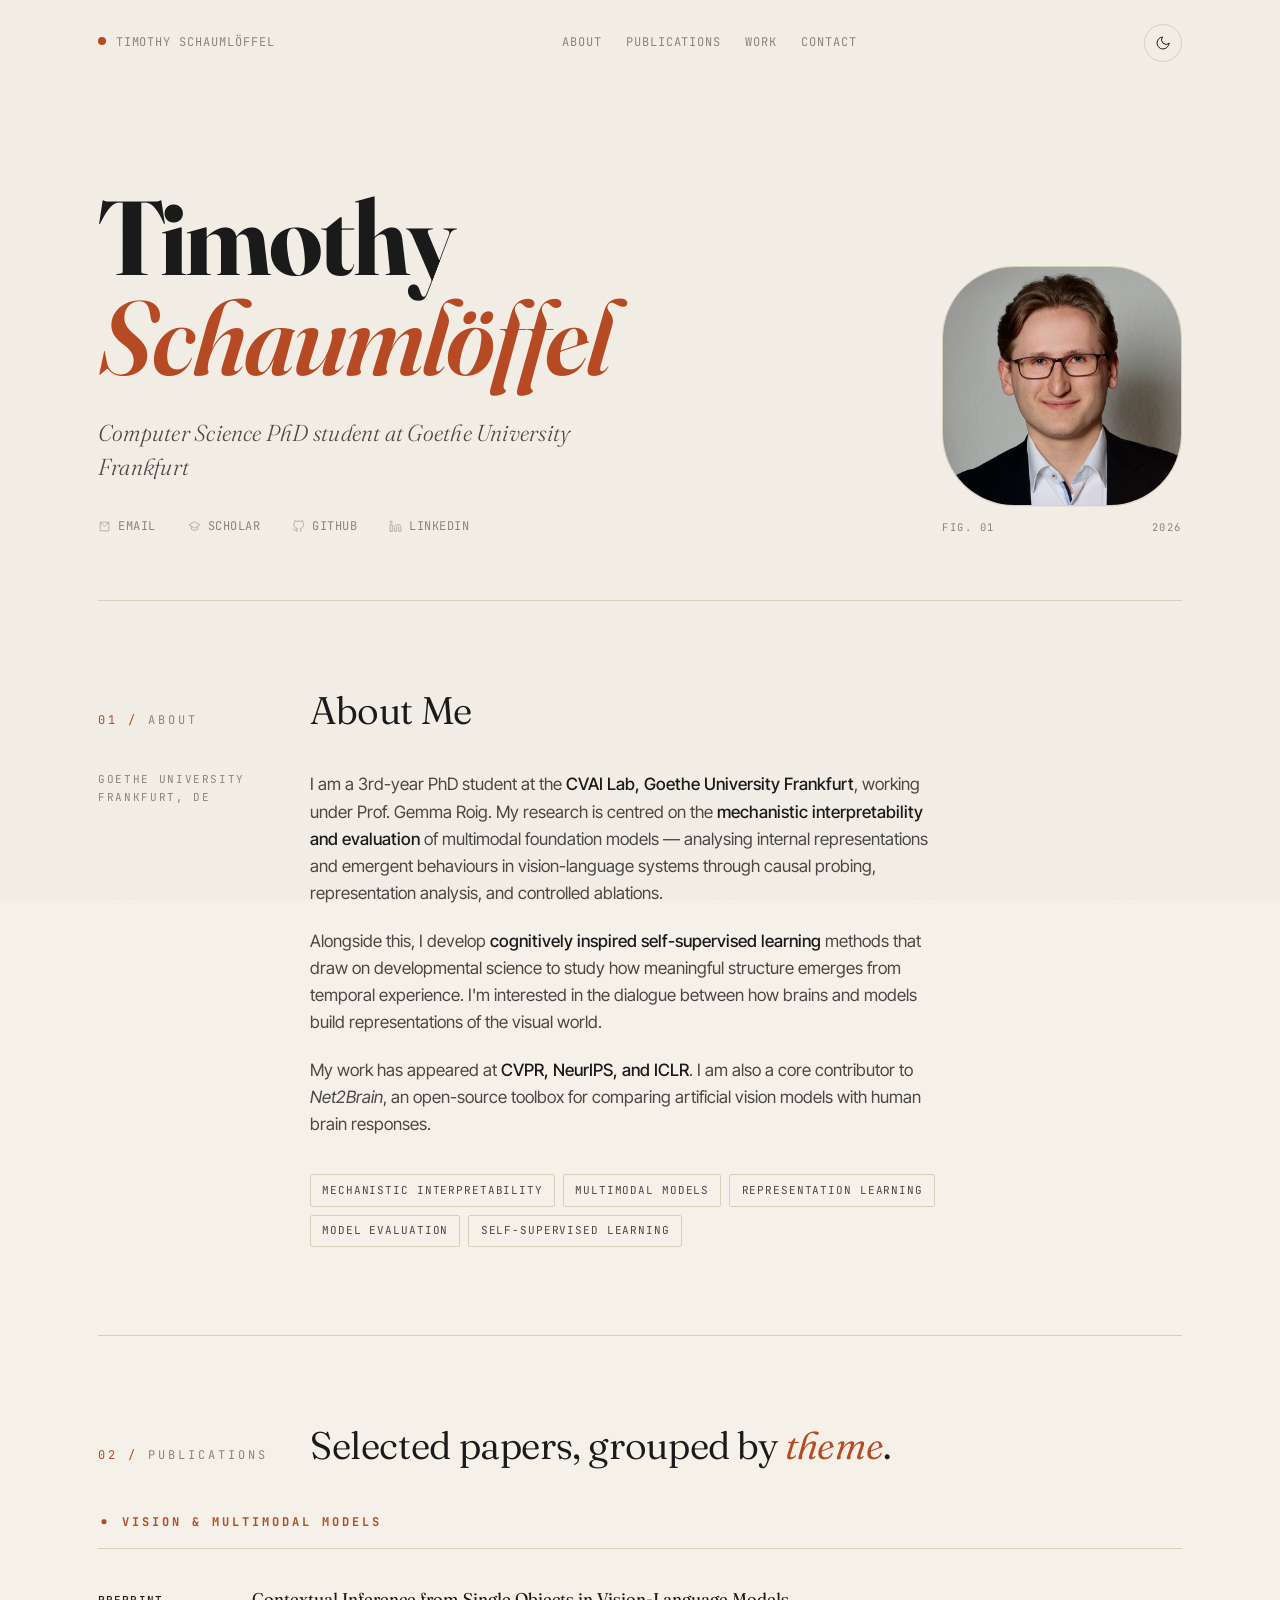
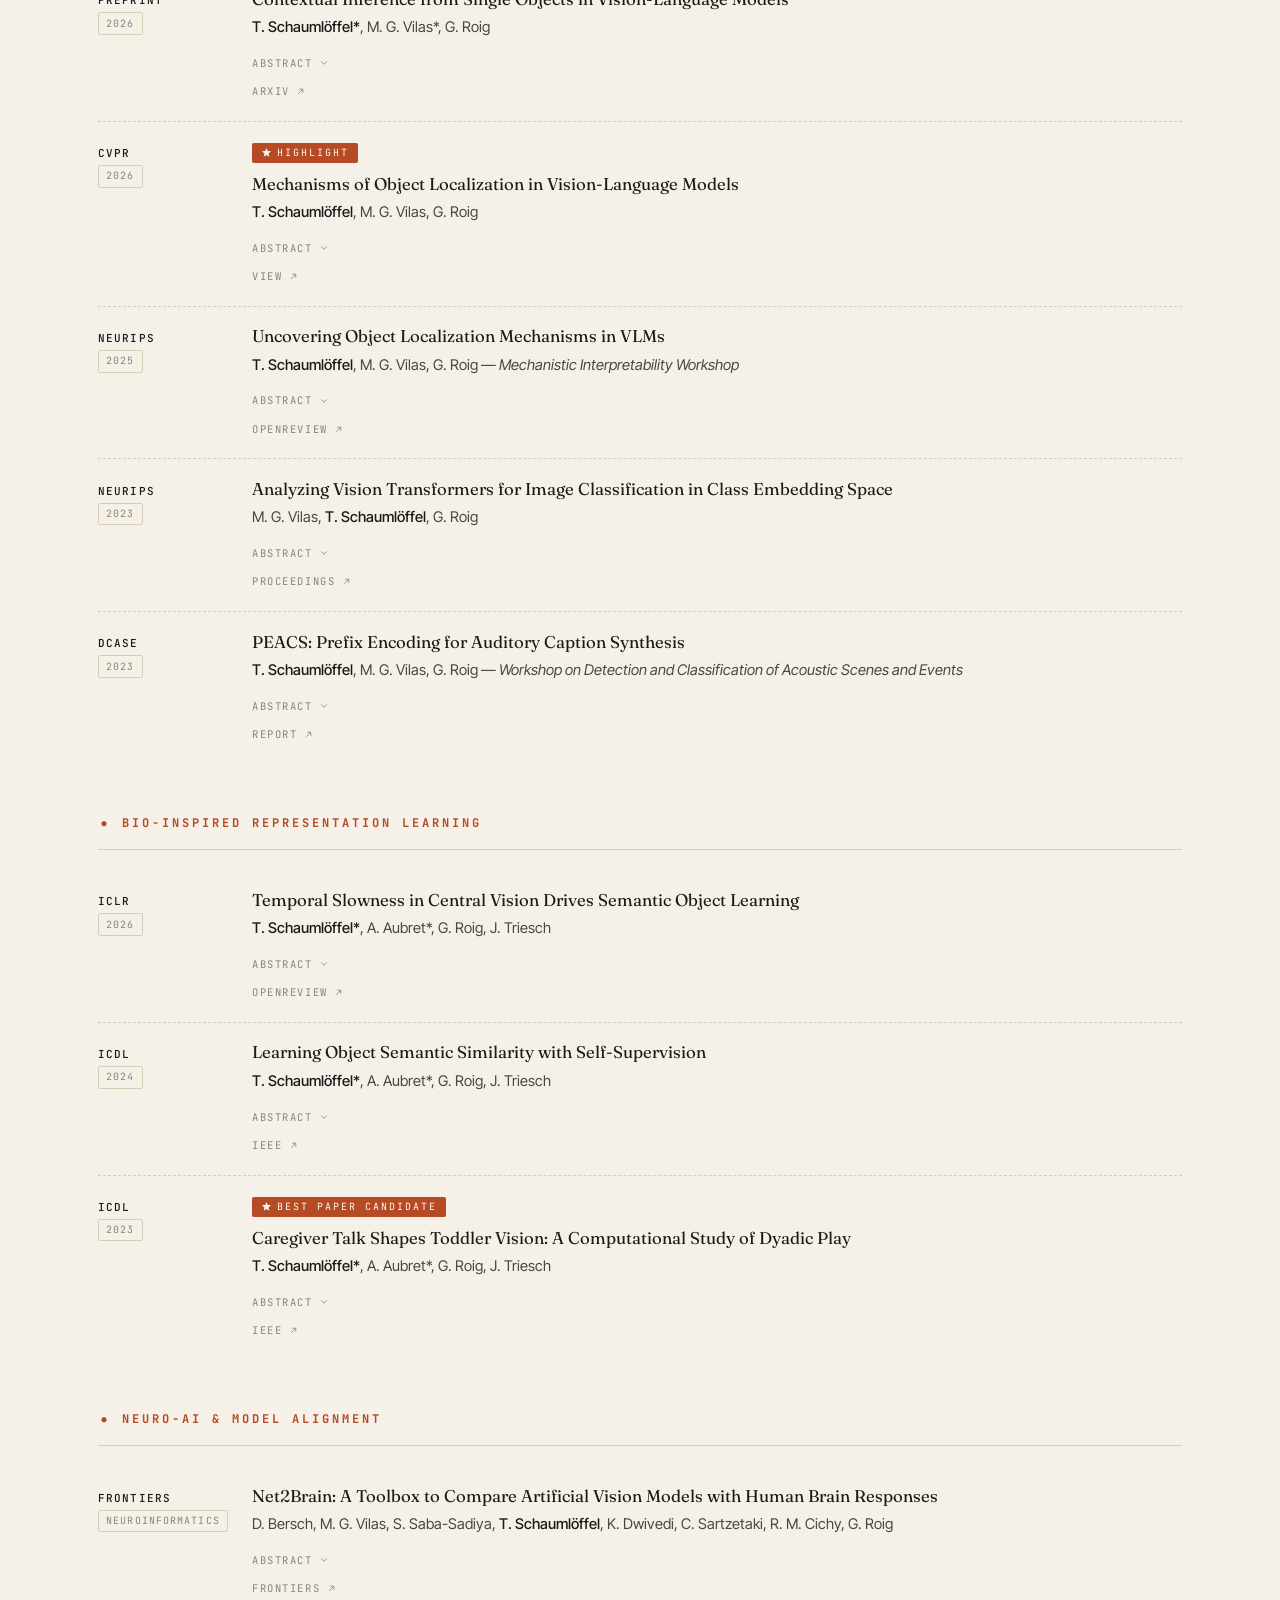
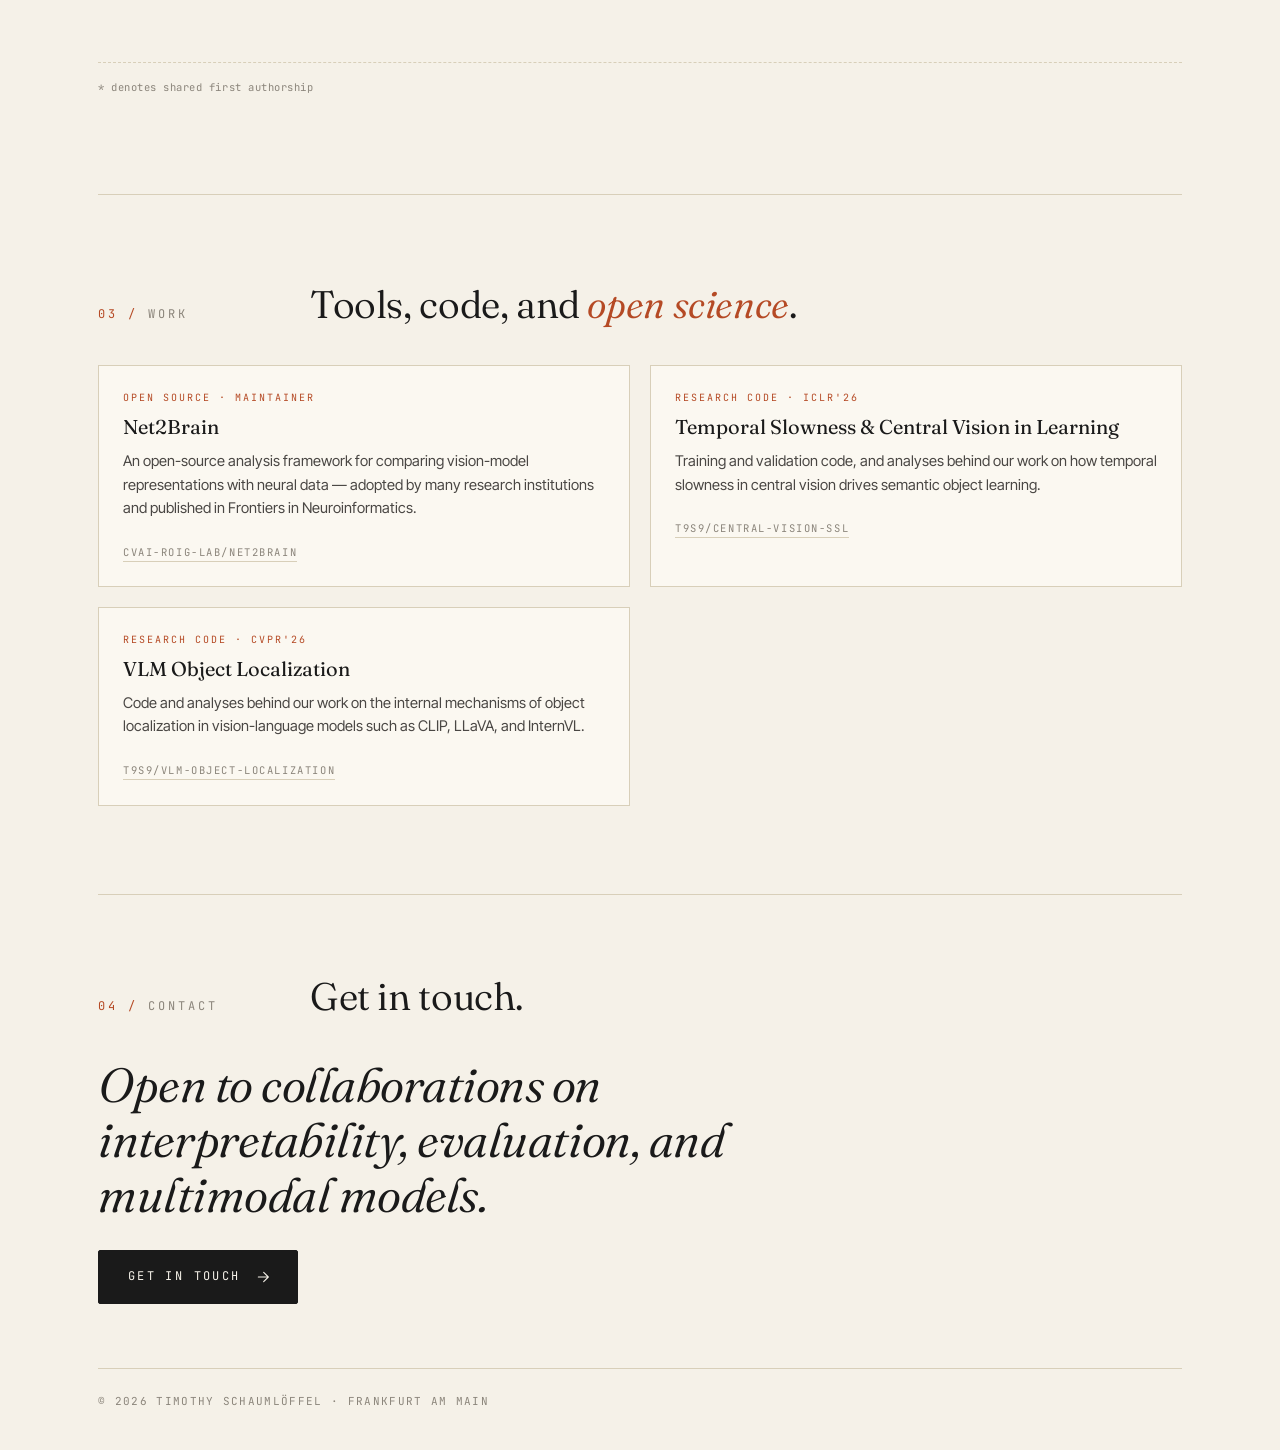
==== commit 9634e864: "update" ====
--- a/index.html
+++ b/index.html
@@ -263,7 +263,7 @@
   }
   .section-num {
     font-family: var(--mono);
-    font-size: 11px;
+    font-size: 12px;
     letter-spacing: .25em;
     color: var(--ink-mute);
     text-transform: uppercase;
@@ -288,15 +288,15 @@
   .about-grid .col-meta { font-family: var(--mono); font-size: 11px; letter-spacing: .15em; text-transform: uppercase; color: var(--ink-mute); }
   .about-prose {
     max-width: 64ch;
-    font-size: 1.05rem;
+    font-size: 14;
     color: var(--ink-soft);
   }
   .about-prose p { margin: 0 0 1.2em; }
-  .about-prose p:first-child::first-line {
+  /* .about-prose p:first-child::first-line {
     font-variant: small-caps;
     letter-spacing: .04em;
     color: var(--ink);
-  }
+  } */
   .about-prose strong { color: var(--ink); font-weight: 500; }
 
   .pull-quote {
@@ -337,7 +337,7 @@
   .pub-group:last-child { margin-bottom: 0; }
   .pub-group-title {
     font-family: var(--mono);
-    font-size: 11px;
+    font-size: 12px;
     letter-spacing: .25em;
     text-transform: uppercase;
     color: var(--accent);
@@ -347,10 +347,8 @@
     display: flex; align-items: center; gap: .75rem;
   }
   .pub-group-title::before {
-    content: "§";
-    font-family: var(--serif);
-    font-style: italic;
-    font-size: 16px;
+    content: "•";
+    font-size: 20px;
     text-transform: none;
     letter-spacing: 0;
   }
@@ -392,7 +390,7 @@
   .pub-title {
     font-family: var(--serif);
     font-weight: 400;
-    font-size: 1.08rem;
+    font-size: 14;
     line-height: 1.4;
     margin: 0 0 .35rem;
     color: var(--ink);
@@ -642,6 +640,51 @@
   .reveal.in { opacity: 1; transform: none; }
   @media (prefers-reduced-motion: reduce) {
     .reveal { opacity: 1; transform: none; transition: none; }
+  }
+
+  /* ---------- Abstract toggle ---------- */
+  details.pub-abstract { margin-top: .6rem; }
+  details.pub-abstract summary {
+    display: inline-flex;
+    align-items: center;
+    gap: .4rem;
+    font-family: var(--mono);
+    font-size: 10.5px;
+    letter-spacing: .15em;
+    text-transform: uppercase;
+    color: var(--ink-mute);
+    cursor: pointer;
+    list-style: none;
+    border-bottom: 1px solid transparent;
+    transition: color .2s ease, border-bottom-color .2s ease;
+  }
+  details.pub-abstract summary::-webkit-details-marker { display: none; }
+  details.pub-abstract summary::marker { display: none; }
+  details.pub-abstract summary:hover { color: var(--accent); border-bottom-color: var(--accent); }
+  details.pub-abstract[open] > summary { color: var(--ink); }
+  details.pub-abstract summary .chev {
+    width: 10px; height: 10px;
+    transition: transform .2s ease;
+    flex-shrink: 0;
+  }
+  details.pub-abstract[open] summary .chev { transform: rotate(180deg); }
+  details.pub-abstract[open] .pub-abstract-body {
+    animation: abstract-in .25s ease forwards;
+  }
+  @keyframes abstract-in {
+    from { opacity: 0; transform: translateY(-5px); }
+    to   { opacity: 1; transform: none; }
+  }
+  .pub-abstract-body {
+    margin-top: .65rem;
+    padding: .8rem 0 .8rem 1rem;
+    border-left: 2px solid var(--rule);
+    font-size: .875rem;
+    color: var(--ink-soft);
+    line-height: 1.65;
+    max-width: 64ch;
+    margin-bottom: 0;
+    text-align: justify;
   }
 </style>
 </head>
@@ -753,8 +796,12 @@
         <div>
           <h4 class="pub-title">Contextual Inference from Single Objects in Vision-Language Models</h4>
           <div class="pub-authors"><b>T. Schaumlöffel*</b>, M. G. Vilas*, G. Roig</div>
-          <a class="pub-link" href="https://github.com/t9s9/vlm-object-localization" target="_blank" rel="noopener">
-            View → <svg viewBox="0 0 24 24" fill="none" stroke="currentColor" stroke-width="1.8"><path d="M7 17 17 7M9 7h8v8"/></svg>
+          <details class="pub-abstract">
+            <summary>Abstract <svg class="chev" viewBox="0 0 24 24" fill="none" stroke="currentColor" stroke-width="2" stroke-linecap="round"><path d="M6 9l6 6 6-6"/></svg></summary>
+            <p class="pub-abstract-body">How much scene context a single object carries is a well-studied question in human scene perception, yet how this capacity is organized in vision-language models (VLMs) remains poorly understood, with direct implications for the robustness of these models. We investigate this question through a systematic behavioral and mechanistic analysis of contextual inference from single objects. Presenting VLMs with single objects on masked backgrounds, we probe their ability to infer both fine-grained scene category and coarse superordinate context (indoor vs. outdoor). We found that single objects support above-chance inference at both levels, with performance modulated by the same object properties that predict human scene categorization. Object identity, scene, and superordinate predictions are partially dissociable: accurate inference at one level neither requires nor guarantees accurate inference at the others, and the degree of coupling differs markedly across models. Mechanistically, object representations that remain stable when background context is removed are more predictive of successful contextual inference. Scene and superordinate schemas are grounded in fundamentally different ways: scene identity is encoded in image tokens throughout the network, while superordinate information emerges only late or not at all. Together, these results reveal that the organization of contextual inference in VLMs is more complex than accuracy alone suggests, with behavioral and mechanistic signatures dissociating in ways that differ substantially across models.</p>
+          </details>
+          <a class="pub-link" href="https://arxiv.org/pdf/2603.26731" target="_blank" rel="noopener">
+            ArXiv <svg viewBox="0 0 24 24" fill="none" stroke="currentColor" stroke-width="1.8"><path d="M7 17 17 7M9 7h8v8"/></svg>
           </a>
         </div>
       </article>
@@ -768,8 +815,12 @@
           </span>
           <h4 class="pub-title">Mechanisms of Object Localization in Vision-Language Models</h4>
           <div class="pub-authors"><b>T. Schaumlöffel</b>, M. G. Vilas, G. Roig</div>
+          <details class="pub-abstract">
+            <summary>Abstract <svg class="chev" viewBox="0 0 24 24" fill="none" stroke="currentColor" stroke-width="2" stroke-linecap="round"><path d="M6 9l6 6 6-6"/></svg></summary>
+            <p class="pub-abstract-body">Visually-grounded language models (VLMs) are highly effective in linking visual and textual information, yet they often struggle with basic classification and localization tasks. While classification mechanisms have been studied more extensively, the processes that support object localization remain poorly understood. In this work, we investigate two representative families, LLaVA-1.5 and InternVL-3.5, using a suite of mechanistic interpretability tools, including token ablations, attention knockout, and causal mediation analysis. We find that localization is driven by a containerization mechanism in which object-aligned tokens define the spatial extent of the object, while the semantic arrangement of tokens within those boundaries is largely irrelevant to the predicted box. Only a very small set of attention heads mediates the causal effect for both classification and localization, concentrating in early–mid layers for LLaVA and mid–late layers for InternVL. The two tasks share some early processing but ultimately depend on largely distinct specialized heads. Overall, we provide the first layer- and head-level account of localization in VLMs, revealing narrow computational pathways that can guide future model design and grounding objectives.</p>
+          </details>
           <a class="pub-link" href="https://github.com/t9s9/vlm-object-localization" target="_blank" rel="noopener">
-            View → <svg viewBox="0 0 24 24" fill="none" stroke="currentColor" stroke-width="1.8"><path d="M7 17 17 7M9 7h8v8"/></svg>
+            View <svg viewBox="0 0 24 24" fill="none" stroke="currentColor" stroke-width="1.8"><path d="M7 17 17 7M9 7h8v8"/></svg>
           </a>
         </div>
       </article>
@@ -779,8 +830,12 @@
         <div>
           <h4 class="pub-title">Uncovering Object Localization Mechanisms in VLMs</h4>
           <div class="pub-authors"><b>T. Schaumlöffel</b>, M. G. Vilas, G. Roig — <em>Mechanistic Interpretability Workshop</em></div>
+          <details class="pub-abstract">
+            <summary>Abstract <svg class="chev" viewBox="0 0 24 24" fill="none" stroke="currentColor" stroke-width="2" stroke-linecap="round"><path d="M6 9l6 6 6-6"/></svg></summary>
+            <p class="pub-abstract-body">  Visually-grounded language models (VLMs) are highly effective in linking visual and textual information, yet they often struggle with basic classification and localization tasks. While classification mechanisms have been studied more extensively, the processes that support object detection remain less clear. In this work, we analyze foundational VLMs and show that image tokens corresponding to the object directly contain the information required for localization. We find that the model applies a containerization mechanism: it uses object-related tokens to define spatial boundaries, while largely discarding semantic context. Our analysis further reveals that this information is processed in the early to middle layers of the language model and that classification and detection rely on shared mechanisms. Finally, we demonstrate that spatial grounding does not come solely from positional encodings in the visual backbone, but rather from residual positional signals combined with the language model’s ability to infer spatial order from token sequences.</p>
+          </details>
           <a class="pub-link" href="https://openreview.net/forum?id=JaD7C4Kldz" target="_blank" rel="noopener">
-            OpenReview → <svg viewBox="0 0 24 24" fill="none" stroke="currentColor" stroke-width="1.8"><path d="M7 17 17 7M9 7h8v8"/></svg>
+            OpenReview <svg viewBox="0 0 24 24" fill="none" stroke="currentColor" stroke-width="1.8"><path d="M7 17 17 7M9 7h8v8"/></svg>
           </a>
         </div>
       </article>
@@ -790,8 +845,12 @@
         <div>
           <h4 class="pub-title">Analyzing Vision Transformers for Image Classification in Class Embedding Space</h4>
           <div class="pub-authors">M. G. Vilas, <b>T. Schaumlöffel</b>, G. Roig</div>
+          <details class="pub-abstract">
+            <summary>Abstract <svg class="chev" viewBox="0 0 24 24" fill="none" stroke="currentColor" stroke-width="2" stroke-linecap="round"><path d="M6 9l6 6 6-6"/></svg></summary>
+            <p class="pub-abstract-body">Despite the growing use of transformer models in computer vision, a mechanistic understanding of these networks is still needed. This work introduces a method to reverse-engineer Vision Transformers trained to solve image classification tasks. Inspired by previous research in NLP, we demonstrate how the inner representations at any level of the hierarchy can be projected onto the learned class embedding space to uncover how these networks build categorical representations for their predictions. We use our framework to show how image tokens develop class-specific representations that depend on attention mechanisms and contextual information, and give insights on how self-attention and MLP layers differentially contribute to this categorical composition. We additionally demonstrate that this method (1) can be used to determine the parts of an image that would be important for detecting the class of interest, and (2) exhibits significant advantages over traditional linear probing approaches. Taken together, our results position our proposed framework as a powerful tool for mechanistic interpretability and explainability research.</p>
+          </details>
           <a class="pub-link" href="https://proceedings.neurips.cc/paper_files/paper/2023/file/7dd309df03d37643b96f5048b44da798-Paper-Conference.pdf" target="_blank" rel="noopener">
-            Proceedings → <svg viewBox="0 0 24 24" fill="none" stroke="currentColor" stroke-width="1.8"><path d="M7 17 17 7M9 7h8v8"/></svg>
+            Proceedings <svg viewBox="0 0 24 24" fill="none" stroke="currentColor" stroke-width="1.8"><path d="M7 17 17 7M9 7h8v8"/></svg>
           </a>
         </div>
       </article>
@@ -801,8 +860,12 @@
         <div>
           <h4 class="pub-title">PEACS: Prefix Encoding for Auditory Caption Synthesis</h4>
           <div class="pub-authors"><b>T. Schaumlöffel</b>, M. G. Vilas, G. Roig — <em>Workshop on Detection and Classification of Acoustic Scenes and Events</em></div>
+          <details class="pub-abstract">
+            <summary>Abstract <svg class="chev" viewBox="0 0 24 24" fill="none" stroke="currentColor" stroke-width="2" stroke-linecap="round"><path d="M6 9l6 6 6-6"/></svg></summary>
+            <p class="pub-abstract-body">	This technical report describes an Automated Audio Captioning system for the Detection and Classification of Acoustic Scenes and Events (DCASE) 2023 Challenge, Task 6a (automated audio captioning). Our approach employs an encoder-decoder architecture, with the encoder utilizing a large contrastive pre-trained HTS-AT capable of handling variable-length audio segments. The decoder is based on the GPT2 model. To incorporate audio into the decoding process, we employ a light mapping network that translates audio representations into a prefix, effectively guiding the decoder's generation process. Given the limited data availability, we pre-train our model on various audio captioning datasets and fine-tune it on Clotho. We reach a SPIDERr-FL score of 29.3 on the evaluation split of the Clotho-v2 dataset.</p>
+          </details>
           <a class="pub-link" href="https://dcase.community/documents/challenge2023/technical_reports/DCASE2023_Schaumloeffel_107_t6a.pdf" target="_blank" rel="noopener">
-            Report → <svg viewBox="0 0 24 24" fill="none" stroke="currentColor" stroke-width="1.8"><path d="M7 17 17 7M9 7h8v8"/></svg>
+            Report <svg viewBox="0 0 24 24" fill="none" stroke="currentColor" stroke-width="1.8"><path d="M7 17 17 7M9 7h8v8"/></svg>
           </a>
         </div>
       </article>
@@ -817,8 +880,12 @@
         <div>
           <h4 class="pub-title">Temporal Slowness in Central Vision Drives Semantic Object Learning</h4>
           <div class="pub-authors"><b>T. Schaumlöffel*</b>, A. Aubret*, G. Roig, J. Triesch</div>
+          <details class="pub-abstract">
+            <summary>Abstract <svg class="chev" viewBox="0 0 24 24" fill="none" stroke="currentColor" stroke-width="2" stroke-linecap="round"><path d="M6 9l6 6 6-6"/></svg></summary>
+            <p class="pub-abstract-body">Humans acquire semantic object representations from egocentric visual streams with minimal supervision, but the underlying mechanisms remain unclear. Importantly, the visual system only processes the center of its field of view with high resolution and it learns similar representations for visual inputs occurring close in time. This emphasizes slowly changing information around gaze locations. This study investigates the role of central vision and slowness learning in the formation of semantic object representations from human-like visual experience. We simulate five months of human-like visual experience using the Ego4D dataset and a state-of-the-art gaze prediction model. We extract image crops around predicted gaze locations to train a time-contrastive Self-Supervised Learning model. Our results show that exploiting temporal slowness when learning from central visual field experience improves the encoding of different facets of object semantics. Specifically, focusing on central vision strengthens the extraction of foreground object features, while considering temporal slowness, especially in conjunction with eye movements, allows the model to encode broader semantic information about objects. These findings provide new insights into the mechanisms by which humans may develop semantic object representations from natural visual experience.</p>
+          </details>
           <a class="pub-link" href="https://openreview.net/forum?id=tEezDE0vWt" target="_blank" rel="noopener">
-            OpenReview → <svg viewBox="0 0 24 24" fill="none" stroke="currentColor" stroke-width="1.8"><path d="M7 17 17 7M9 7h8v8"/></svg>
+            OpenReview <svg viewBox="0 0 24 24" fill="none" stroke="currentColor" stroke-width="1.8"><path d="M7 17 17 7M9 7h8v8"/></svg>
           </a>
         </div>
       </article>
@@ -828,8 +895,12 @@
         <div>
           <h4 class="pub-title">Learning Object Semantic Similarity with Self-Supervision</h4>
           <div class="pub-authors"><b>T. Schaumlöffel*</b>, A. Aubret*, G. Roig, J. Triesch</div>
+          <details class="pub-abstract">
+            <summary>Abstract <svg class="chev" viewBox="0 0 24 24" fill="none" stroke="currentColor" stroke-width="2" stroke-linecap="round"><path d="M6 9l6 6 6-6"/></svg></summary>
+            <p class="pub-abstract-body">Humans judge the similarity of two objects not just based on their visual appearance but also based on their semantic relatedness. However, it remains unclear how humans learn about semantic relationships between objects and categories. One important source of semantic knowledge is that semantically related objects frequently co-occur in the same context. For instance, forks and plates are perceived as similar, at least in part, because they are often experienced together in a ``kitchen" or ``eating'' context.  Here, we investigate whether a bio-inspired learning principle exploiting such co-occurrence statistics suffices to learn a semantically structured object representation {\em de novo} from raw visual or combined visual and linguistic input. To this end, we simulate temporal sequences of visual experience by binding together short video clips of real-world scenes showing objects in different contexts. A bio-inspired neural network model aligns close-in-time visual representations while also aligning visual and category label representations to simulate visuo-language alignment. Our results show that our model clusters object representations based on their context, e.g.\ kitchen or bedroom, in particular in high-level layers of the network, akin to humans. In contrast, lower-level layers tend to better reflect object identity or category. To achieve this, the model exploits two distinct strategies: the visuo-language alignment ensures that different objects of the same category are represented similarly, whereas the temporal alignment leverages that objects from the same context are frequently seen in succession to make their representations more similar. Overall, our work suggests temporal and visuo-language alignment as plausible computational principles for explaining the origins of certain forms of semantic knowledge in humans.</p>
+          </details>
           <a class="pub-link" href="https://ieeexplore.ieee.org/document/10644930" target="_blank" rel="noopener">
-            IEEE → <svg viewBox="0 0 24 24" fill="none" stroke="currentColor" stroke-width="1.8"><path d="M7 17 17 7M9 7h8v8"/></svg>
+            IEEE <svg viewBox="0 0 24 24" fill="none" stroke="currentColor" stroke-width="1.8"><path d="M7 17 17 7M9 7h8v8"/></svg>
           </a>
         </div>
       </article>
@@ -843,8 +914,12 @@
           </span>
           <h4 class="pub-title">Caregiver Talk Shapes Toddler Vision: A Computational Study of Dyadic Play</h4>
           <div class="pub-authors"><b>T. Schaumlöffel*</b>, A. Aubret*, G. Roig, J. Triesch</div>
+          <details class="pub-abstract">
+            <summary>Abstract <svg class="chev" viewBox="0 0 24 24" fill="none" stroke="currentColor" stroke-width="2" stroke-linecap="round"><path d="M6 9l6 6 6-6"/></svg></summary>
+            <p class="pub-abstract-body">Infants' ability to recognize and categorize objects develops gradually. The second year of life is marked by both the emergence of more semantic visual representations and a better understanding of word meaning. This suggests that language input may play an important role in shaping visual representations. However, even in suitable contexts for word learning like dyadic play sessions, caregivers utterances are sparse and ambiguous, often referring to objects that are different from the one to which the child attends. Here, we systematically investigate to what extent caregivers' utterances can nevertheless enhance visual representations. \rebut{For this we propose a computational model of visual representation learning during dyadic play}. We introduce a synthetic dataset of ego-centric images perceived by a toddler-agent that moves and rotates toy objects in different parts of its home environment while ``hearing" caregivers' utterances, modeled as captions. We propose to model toddlers' learning as simultaneously aligning representations for 1) close-in-time images and 2) co-occurring images and utterances. We show that utterances with statistics matching those of real caregivers give rise to representations supporting improved category recognition. Our analysis reveals that a small decrease/increase in object-relevant naming frequencies can drastically impact the learned representations. This affects the attention on object names within an utterance, which is required for efficient visuo-linguistic alignment. Overall, our results support the hypothesis that caregivers' naming utterances can improve toddlers' visual representations.</p>
+          </details>
           <a class="pub-link" href="https://ieeexplore.ieee.org/document/10364409" target="_blank" rel="noopener">
-            IEEE → <svg viewBox="0 0 24 24" fill="none" stroke="currentColor" stroke-width="1.8"><path d="M7 17 17 7M9 7h8v8"/></svg>
+            IEEE <svg viewBox="0 0 24 24" fill="none" stroke="currentColor" stroke-width="1.8"><path d="M7 17 17 7M9 7h8v8"/></svg>
           </a>
         </div>
       </article>
@@ -859,8 +934,12 @@
         <div>
           <h4 class="pub-title">Net2Brain: A Toolbox to Compare Artificial Vision Models with Human Brain Responses</h4>
           <div class="pub-authors">D. Bersch, M. G. Vilas, S. Saba-Sadiya, <b>T. Schaumlöffel</b>, K. Dwivedi, C. Sartzetaki, R. M. Cichy, G. Roig</div>
+          <details class="pub-abstract">
+            <summary>Abstract <svg class="chev" viewBox="0 0 24 24" fill="none" stroke="currentColor" stroke-width="2" stroke-linecap="round"><path d="M6 9l6 6 6-6"/></svg></summary>
+            <p class="pub-abstract-body">In cognitive neuroscience, the integration of deep neural networks (DNNs) with traditional neuroscientific analyses has significantly advanced our understanding of both biological neural processes and the functioning of DNNs. However, challenges remain in effectively comparing the representational spaces of artificial models and brain data, particularly due to the growing variety of models and the specific demands of neuroimaging research. To address these challenges, we present Net2Brain, a Python-based toolbox that provides an end-to-end pipeline for incorporating DNNs into neuroscience research, encompassing dataset download, a large selection of models, feature extraction, evaluation, and visualization. Net2Brain provides functionalities in four key areas. First, it offers access to over 600 DNNs trained on diverse tasks across multiple modalities, including vision, language, audio, and multimodal data, organized through a carefully structured taxonomy. Second, it provides a streamlined API for downloading and handling popular neuroscience datasets, such as the NSD and THINGS dataset, allowing researchers to easily access corresponding brain data. Third, Net2Brain facilitates a wide range of analysis options, including feature extraction, representational similarity analysis (RSA), and linear encoding, while also supporting advanced techniques like variance partitioning and searchlight analysis. Finally, the toolbox integrates seamlessly with other established open source libraries, enhancing interoperability and promoting collaborative research. By simplifying model selection, data processing, and evaluation, Net2Brain empowers researchers to conduct more robust, flexible, and reproducible investigations of the relationships between artificial and biological neural representations.</p>
+          </details>
           <a class="pub-link" href="https://www.frontiersin.org/journals/neuroinformatics/articles/10.3389/fninf.2025.1515873/full" target="_blank" rel="noopener">
-            Frontiers → <svg viewBox="0 0 24 24" fill="none" stroke="currentColor" stroke-width="1.8"><path d="M7 17 17 7M9 7h8v8"/></svg>
+            Frontiers <svg viewBox="0 0 24 24" fill="none" stroke="currentColor" stroke-width="1.8"><path d="M7 17 17 7M9 7h8v8"/></svg>
           </a>
         </div>
       </article>
@@ -972,6 +1051,19 @@
     btn.addEventListener('click', () => window.scrollTo({ top: 0, behavior: 'smooth' }));
   })();
 
+  // ---------- Abstract toggle close animation ----------
+  document.querySelectorAll('details.pub-abstract').forEach(details => {
+    details.querySelector('summary').addEventListener('click', e => {
+      if (!details.open) return;
+      e.preventDefault();
+      const body = details.querySelector('.pub-abstract-body');
+      body.animate(
+        [{ opacity: 1, transform: 'none' }, { opacity: 0, transform: 'translateY(-5px)' }],
+        { duration: 180, easing: 'ease' }
+      ).onfinish = () => { details.open = false; };
+    });
+  });
+
   // ---------- Year ----------
   document.getElementById('year').textContent = new Date().getFullYear();
 </script>
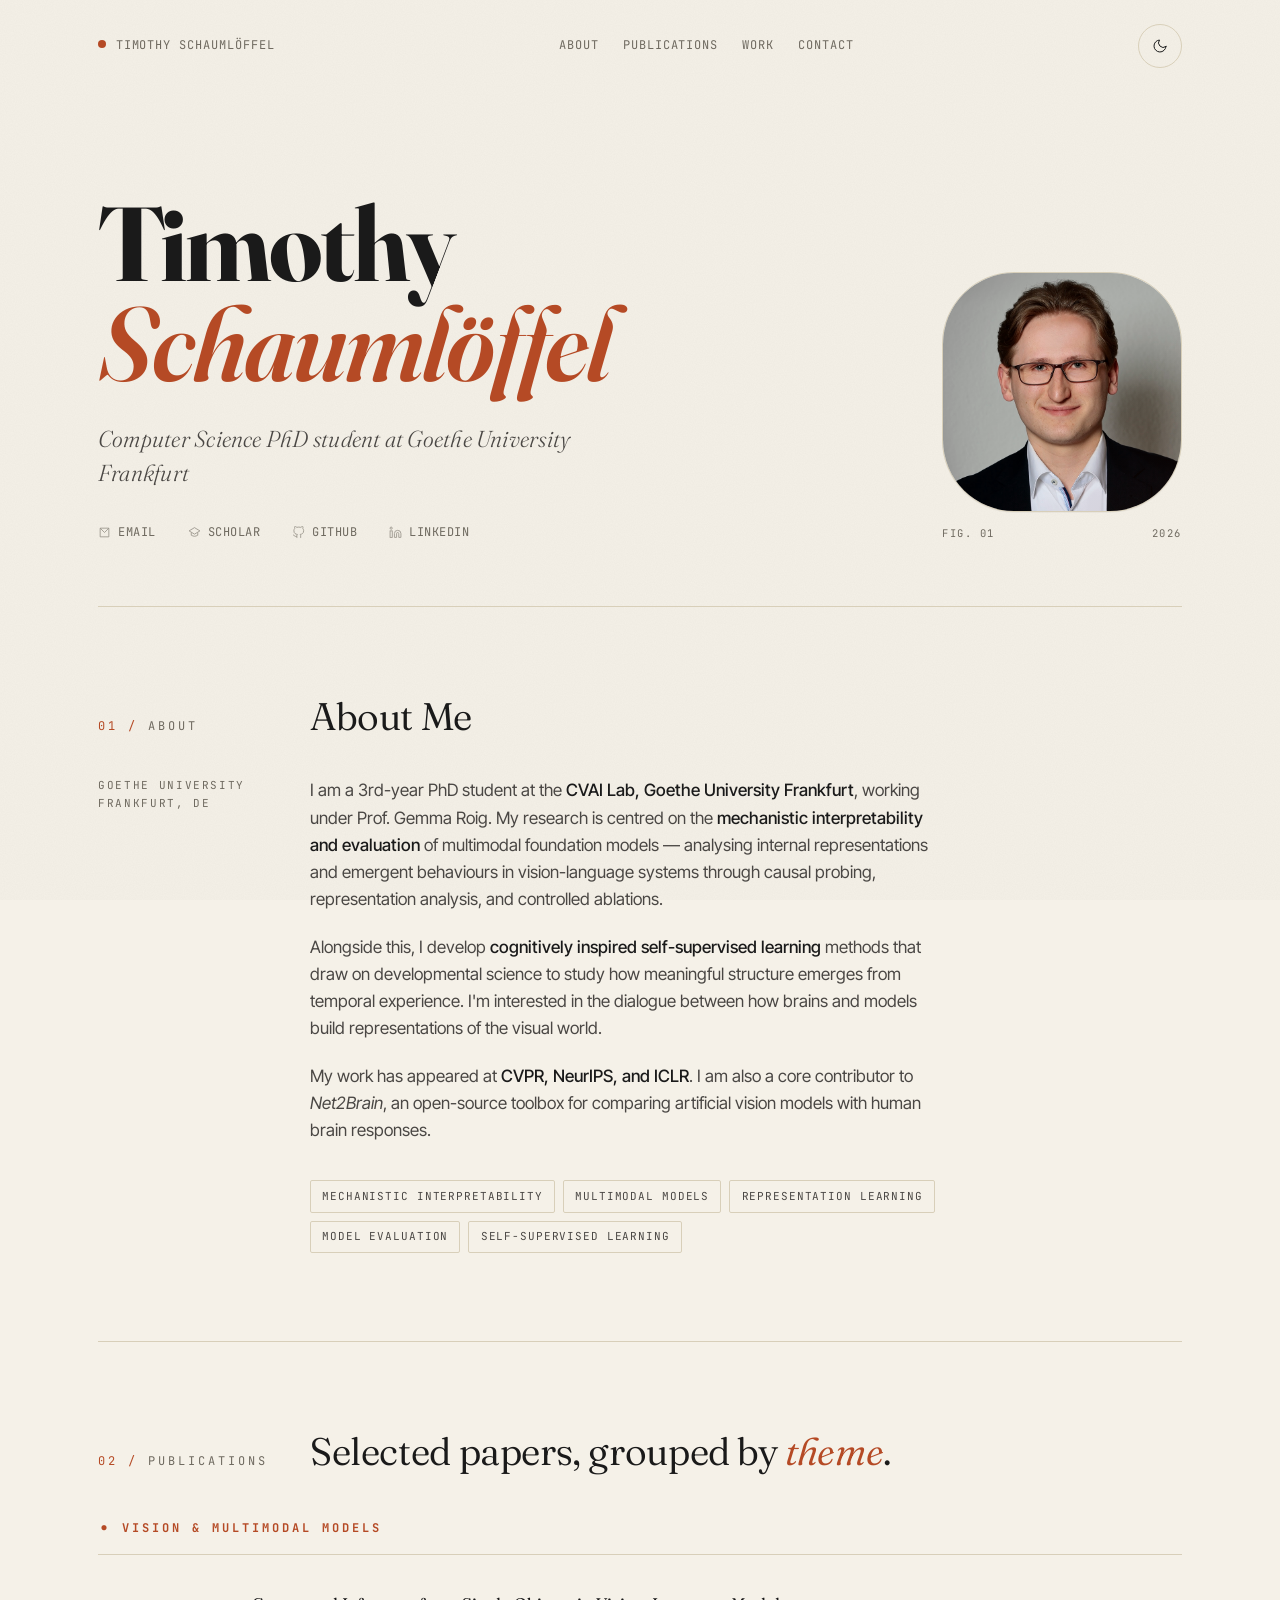
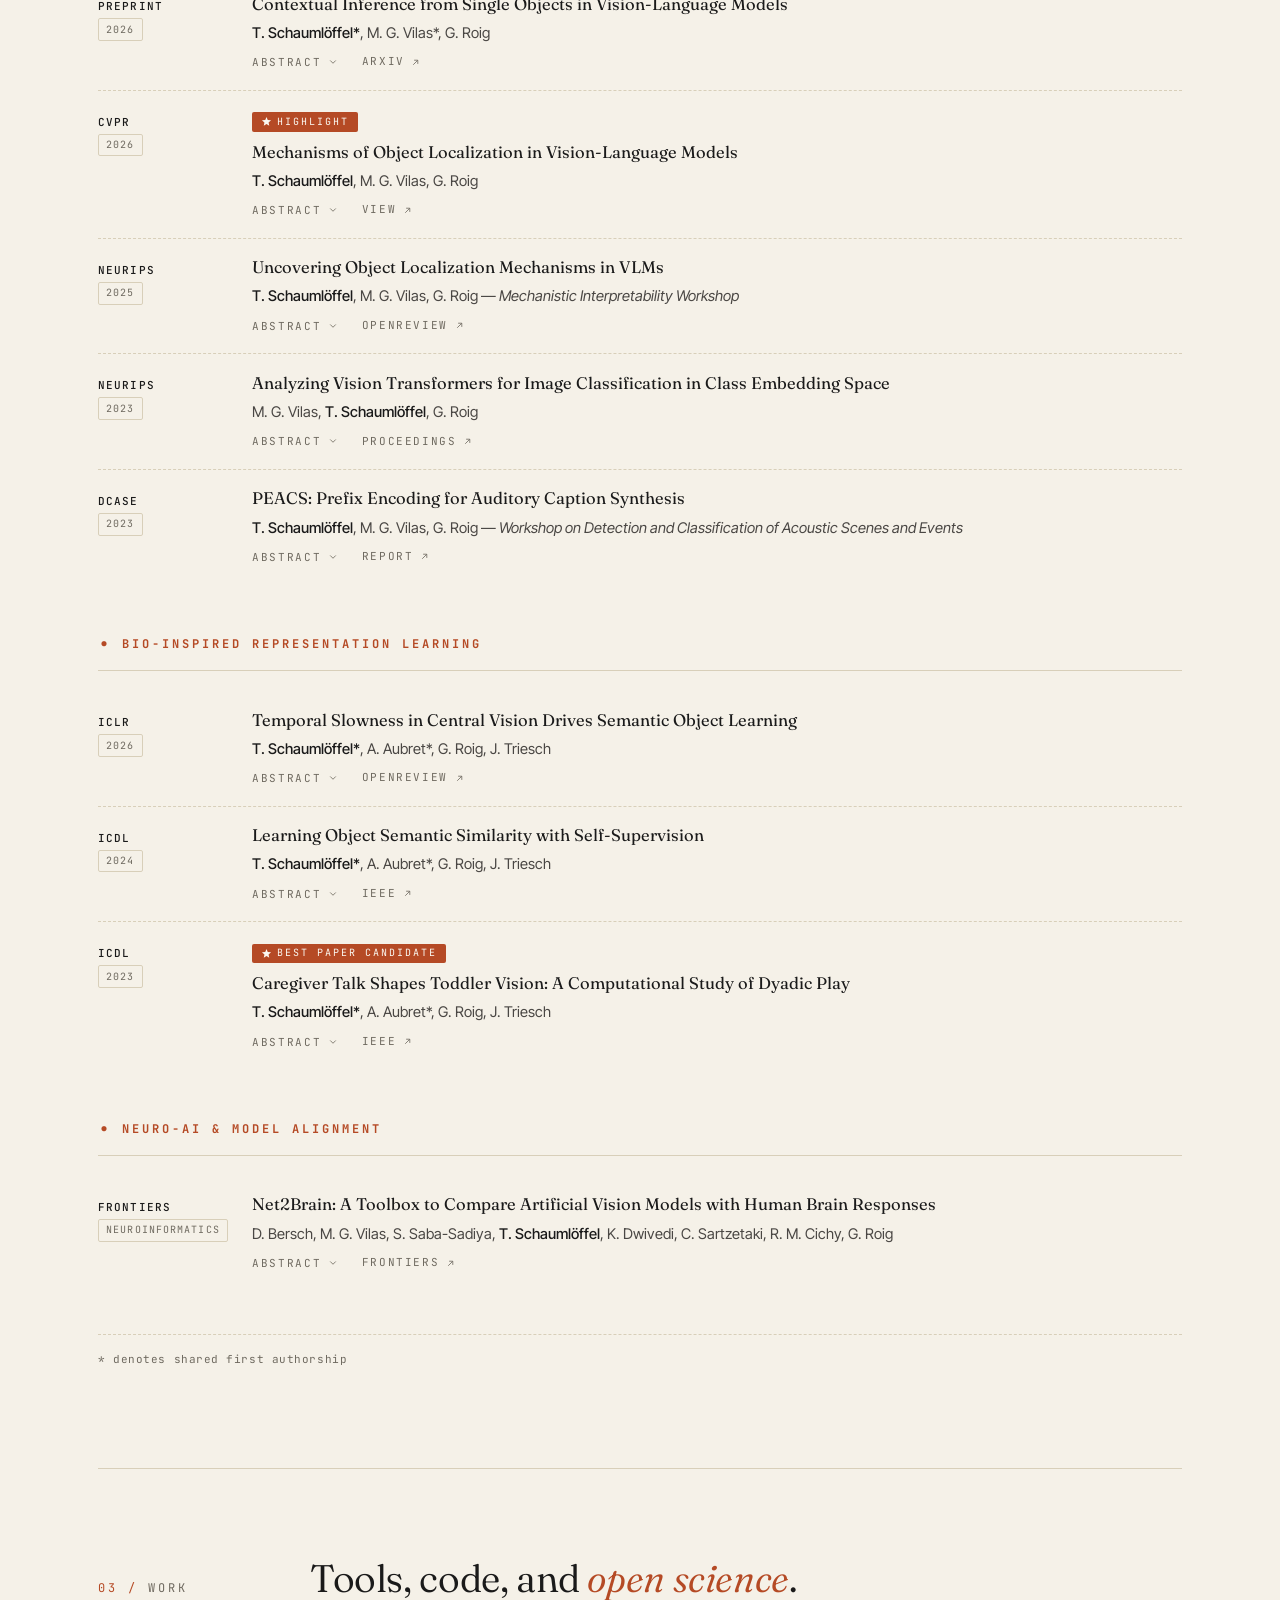
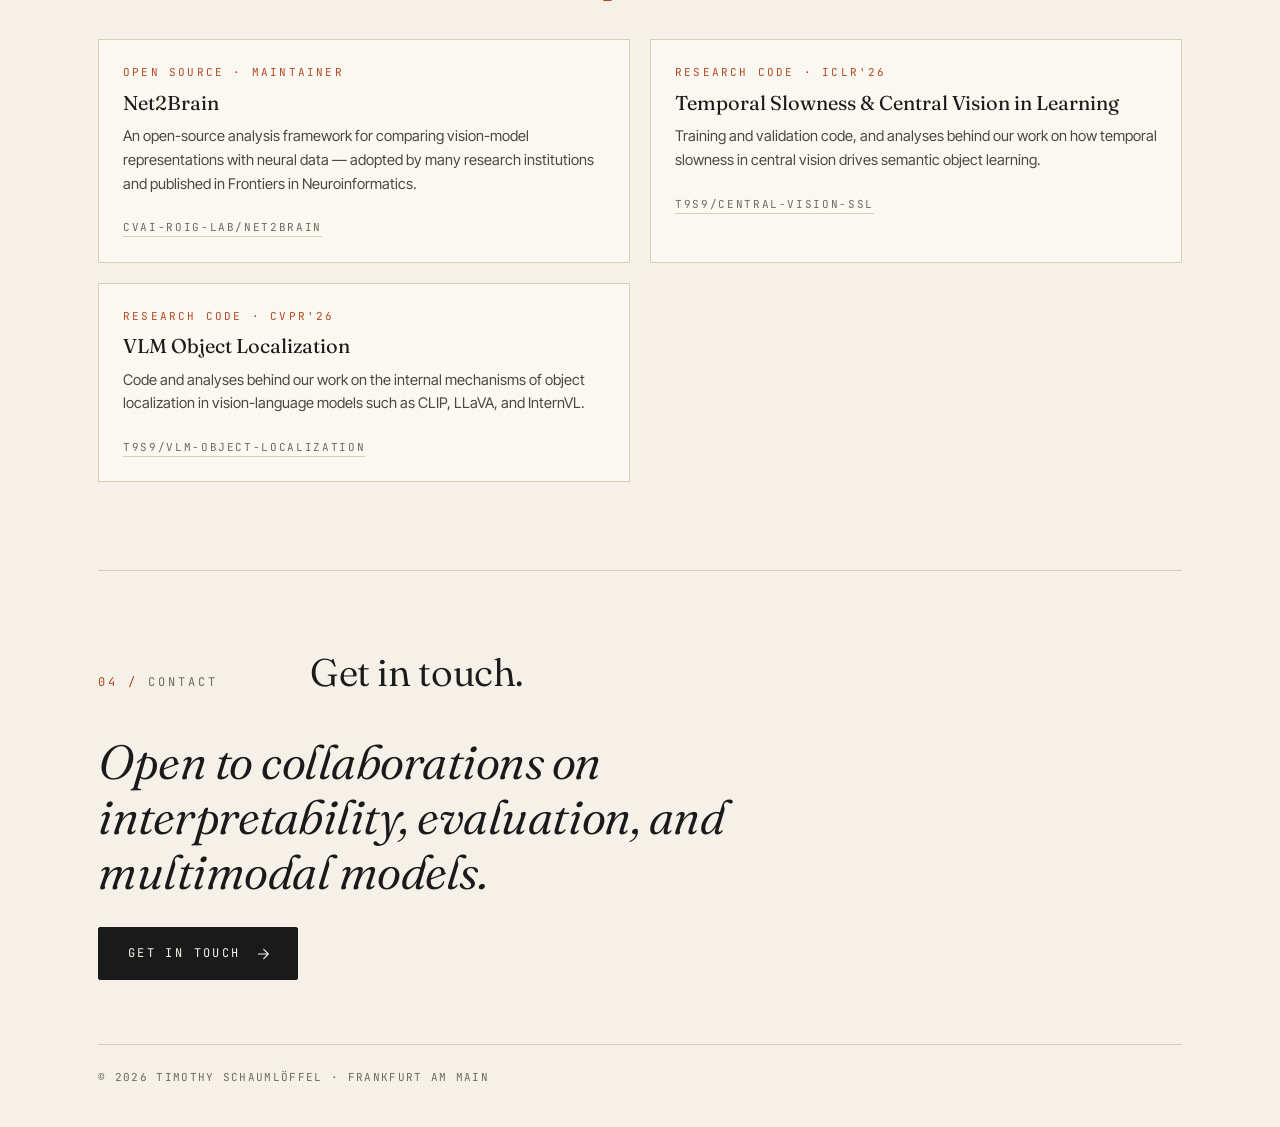
==== commit bcc5539b: "update" ====
--- a/index.html
+++ b/index.html
@@ -3,8 +3,8 @@
 <head>
 <meta charset="UTF-8" />
 <meta name="viewport" content="width=device-width, initial-scale=1.0" />
-<title>Timothy Schaumlöffel — Research Scientist</title>
-<meta name="description" content="Timothy Schaumlöffel — research scientist working on mechanistic interpretability and evaluation of multimodal foundation models." />
+<title>Timothy Schaumlöffel — Portfolio</title>
+<meta name="description" content="Timothy Schaumlöffel — PhD student working on mechanistic interpretability and evaluation of multimodal foundation models." />
 
 <link rel="preconnect" href="https://fonts.googleapis.com">
 <link rel="preconnect" href="https://fonts.gstatic.com" crossorigin>
@@ -18,9 +18,9 @@
     --paper:    #fbf8f1;
     --ink:      #1a1a1a;
     --ink-soft: #4a4744;
-    --ink-mute: #8b857b;
+    --ink-mute: #6f6a60;          
     --rule:     #d8cfb9;
-    --accent:   #b54a25;          /* burnt sienna */
+    --accent:   #b54a25;          
     --accent-soft: #d97a4a;
     --shadow:   0 1px 0 rgba(26,26,26,.04);
 
@@ -35,7 +35,7 @@
     --paper:    #1a1c1f;
     --ink:      #ece7dc;
     --ink-soft: #b8b3a8;
-    --ink-mute: #75716a;
+    --ink-mute: #9a958a;          
     --rule:     #2c2f33;
     --accent:   #e0926a;
     --accent-soft: #f0a784;
@@ -44,7 +44,12 @@
 
   /* ---------- Reset ---------- */
   *, *::before, *::after { box-sizing: border-box; }
-  html { scroll-behavior: smooth; }
+
+  /* Smooth scroll only when motion is OK */
+  @media (prefers-reduced-motion: no-preference) {
+    html { scroll-behavior: smooth; }
+  }
+
   body {
     margin: 0;
     background: var(--bg);
@@ -61,6 +66,33 @@
   a:hover { color: var(--accent); }
   ::selection { background: var(--accent); color: var(--paper); }
 
+  /* Focus styles for keyboard users */
+  :focus { outline: none; }
+  :focus-visible {
+    outline: 2px solid var(--accent);
+    outline-offset: 3px;
+    border-radius: 2px;
+  }
+
+  /* Skip link */
+  .skip-link {
+    position: absolute;
+    left: -9999px;
+    top: 0;
+    z-index: 999;
+    padding: .75rem 1.25rem;
+    background: var(--ink);
+    color: var(--bg);
+    font-family: var(--mono);
+    font-size: 12px;
+    letter-spacing: .15em;
+    text-transform: uppercase;
+  }
+  .skip-link:focus {
+    left: 1rem;
+    top: 1rem;
+  }
+
   /* Subtle paper grain */
   body::before {
     content: "";
@@ -111,7 +143,7 @@
     background: transparent;
     border: 1px solid var(--rule);
     border-radius: 999px;
-    width: 38px; height: 38px;
+    width: 44px; height: 44px;         
     cursor: pointer;
     color: var(--ink);
     display: inline-flex;
@@ -163,7 +195,7 @@
     margin: 0 0 1.75rem;
     font-variation-settings: "opsz" 144;
   }
-  h1.name em {
+  h1.name .accent {
     font-style: italic;
     color: var(--accent);
     font-weight: 600;
@@ -181,7 +213,7 @@
     font-variation-settings: "opsz" 72;
     letter-spacing: .01em;
   }
-  .hero-tag em { color: var(--accent); font-style: normal; font-weight: 400; }
+  .hero-tag .accent { color: var(--accent); font-style: normal; font-weight: 400; }
 
   .hero-meta {
     display: flex;
@@ -197,7 +229,6 @@
   .hero-meta a:hover { color: var(--ink); }
   .hero-meta svg { width: 13px; height: 13px; opacity: .7; }
 
-  /* Portrait */
   .portrait {
     position: relative;
     aspect-ratio: 1 / 1;
@@ -222,7 +253,6 @@
     display: block;
     filter: grayscale(20%) contrast(1.02);
   }
-  /* Placeholder when no image */
   .portrait .ph {
     position: absolute; inset: 0;
     display: flex; align-items: center; justify-content: center;
@@ -288,15 +318,9 @@
   .about-grid .col-meta { font-family: var(--mono); font-size: 11px; letter-spacing: .15em; text-transform: uppercase; color: var(--ink-mute); }
   .about-prose {
     max-width: 64ch;
-    font-size: 14;
     color: var(--ink-soft);
   }
   .about-prose p { margin: 0 0 1.2em; }
-  /* .about-prose p:first-child::first-line {
-    font-variant: small-caps;
-    letter-spacing: .04em;
-    color: var(--ink);
-  } */
   .about-prose strong { color: var(--ink); font-weight: 500; }
 
   .pull-quote {
@@ -390,7 +414,7 @@
   .pub-title {
     font-family: var(--serif);
     font-weight: 400;
-    font-size: 14;
+    font-size: 1.05rem;
     line-height: 1.4;
     margin: 0 0 .35rem;
     color: var(--ink);
@@ -408,7 +432,7 @@
     align-items: center;
     gap: .35rem;
     font-family: var(--mono);
-    font-size: 10.5px;
+    font-size: 11px;
     letter-spacing: .15em;
     text-transform: uppercase;
     color: var(--ink-mute);
@@ -423,7 +447,7 @@
 
   .pub-note {
     font-family: var(--mono);
-    font-size: 10.5px;
+    font-size: 11px;
     letter-spacing: .05em;
     color: var(--ink-mute);
     margin-top: 2rem;
@@ -488,7 +512,7 @@
   .work-card:hover::before { transform: scaleX(1); }
   .work-tag {
     font-family: var(--mono);
-    font-size: 10px;
+    font-size: 11px;
     letter-spacing: .2em;
     text-transform: uppercase;
     color: var(--accent);
@@ -507,7 +531,7 @@
   }
   .work-link {
     font-family: var(--mono);
-    font-size: 10.5px;
+    font-size: 11px;
     letter-spacing: .15em;
     text-transform: uppercase;
     color: var(--ink-mute);
@@ -610,7 +634,7 @@
     bottom: 2rem;
     right: 2rem;
     z-index: 100;
-    width: 42px; height: 42px;
+    width: 44px; height: 44px;
     background: var(--ink);
     color: var(--bg);
     border: 1px solid var(--ink);
@@ -643,38 +667,37 @@
   }
 
   /* ---------- Abstract toggle ---------- */
-  details.pub-abstract { margin-top: .6rem; }
-  details.pub-abstract summary {
+  .pub-actions {
+    display: flex;
+    align-items: center;
+    gap: 1.5rem;
+    margin-top: .6rem;
+  }
+  .pub-actions .pub-link { margin-top: 0; }
+  .pub-abstract-toggle {
     display: inline-flex;
     align-items: center;
     gap: .4rem;
     font-family: var(--mono);
-    font-size: 10.5px;
+    font-size: 11px;
     letter-spacing: .15em;
     text-transform: uppercase;
     color: var(--ink-mute);
     cursor: pointer;
-    list-style: none;
+    background: none;
+    border: none;
     border-bottom: 1px solid transparent;
+    padding: 0;
     transition: color .2s ease, border-bottom-color .2s ease;
   }
-  details.pub-abstract summary::-webkit-details-marker { display: none; }
-  details.pub-abstract summary::marker { display: none; }
-  details.pub-abstract summary:hover { color: var(--accent); border-bottom-color: var(--accent); }
-  details.pub-abstract[open] > summary { color: var(--ink); }
-  details.pub-abstract summary .chev {
+  .pub-abstract-toggle:hover { color: var(--accent); border-bottom-color: var(--accent); }
+  .pub-abstract-toggle[aria-expanded="true"] { color: var(--ink); }
+  .pub-abstract-toggle .chev {
     width: 10px; height: 10px;
     transition: transform .2s ease;
     flex-shrink: 0;
   }
-  details.pub-abstract[open] summary .chev { transform: rotate(180deg); }
-  details.pub-abstract[open] .pub-abstract-body {
-    animation: abstract-in .25s ease forwards;
-  }
-  @keyframes abstract-in {
-    from { opacity: 0; transform: translateY(-5px); }
-    to   { opacity: 1; transform: none; }
-  }
+  .pub-abstract-toggle[aria-expanded="true"] .chev { transform: rotate(180deg); }
   .pub-abstract-body {
     margin-top: .65rem;
     padding: .8rem 0 .8rem 1rem;
@@ -690,11 +713,13 @@
 </head>
 <body>
 
+<a class="skip-link" href="#main-content">Skip to content</a>
+
 <div class="wrap">
   <!-- ============ TOP ============ -->
   <header class="top">
     <div class="mark">
-      <span class="mark-dot"></span>
+      <span class="mark-dot" aria-hidden="true"></span>
       <span>Timothy&nbsp;Schaumlöffel</span>
     </div>
     <nav class="topnav" aria-label="Section navigation">
@@ -703,33 +728,33 @@
       <a href="#work">Work</a>
       <a href="#contact">Contact</a>
     </nav>
-    <button class="theme-toggle" id="themeToggle" aria-label="Toggle theme">
-      <svg class="moon" viewBox="0 0 24 24" fill="none" stroke="currentColor" stroke-width="1.5" stroke-linecap="round" stroke-linejoin="round"><path d="M21 12.79A9 9 0 1111.21 3 7 7 0 0021 12.79z"/></svg>
-      <svg class="sun" viewBox="0 0 24 24" fill="none" stroke="currentColor" stroke-width="1.5" stroke-linecap="round" stroke-linejoin="round"><circle cx="12" cy="12" r="4"/><path d="M12 2v2M12 20v2M4.93 4.93l1.41 1.41M17.66 17.66l1.41 1.41M2 12h2M20 12h2M4.93 19.07l1.41-1.41M17.66 6.34l1.41-1.41"/></svg>
+    <button class="theme-toggle" id="themeToggle" aria-label="Toggle dark mode">
+      <svg class="moon" aria-hidden="true" viewBox="0 0 24 24" fill="none" stroke="currentColor" stroke-width="1.5" stroke-linecap="round" stroke-linejoin="round"><path d="M21 12.79A9 9 0 1111.21 3 7 7 0 0021 12.79z"/></svg>
+      <svg class="sun" aria-hidden="true" viewBox="0 0 24 24" fill="none" stroke="currentColor" stroke-width="1.5" stroke-linecap="round" stroke-linejoin="round"><circle cx="12" cy="12" r="4"/><path d="M12 2v2M12 20v2M4.93 4.93l1.41 1.41M17.66 17.66l1.41 1.41M2 12h2M20 12h2M4.93 19.07l1.41-1.41M17.66 6.34l1.41-1.41"/></svg>
     </button>
   </header>
 
+  <main id="main-content">
   <!-- ============ HERO ============ -->
-  <section class="hero reveal">
+  <section class="hero reveal" aria-labelledby="hero-name">
     <div>
-      <!-- <div class="hero-eyebrow">PhD Graduate · Frankfurt am Main, Germany </div> -->
-      <h1 class="name">Timothy<br/><em>Schaumlöffel</em></h1>
+      <h1 class="name" id="hero-name">Timothy<br/><span class="accent">Schaumlöffel</span></h1>
       <p class="hero-tag">Computer Science PhD student at Goethe University Frankfurt</p>
       <div class="hero-meta">
         <a href="mailto:schaumloeffel.tim@web.de">
-          <svg viewBox="0 0 24 24" fill="none" stroke="currentColor" stroke-width="1.5"><path d="M4 4h16v16H4z"/><path d="m4 4 8 8 8-8"/></svg>
+          <svg aria-hidden="true" viewBox="0 0 24 24" fill="none" stroke="currentColor" stroke-width="1.5"><path d="M4 4h16v16H4z"/><path d="m4 4 8 8 8-8"/></svg>
           Email
         </a>
         <a href="https://scholar.google.com/citations?user=A0Pql9UAAAAJ" target="_blank" rel="noopener">
-          <svg viewBox="0 0 24 24" fill="none" stroke="currentColor" stroke-width="1.5"><path d="M12 3 2 9l10 6 10-6-10-6z"/><path d="M6 12v5c2 1 4 2 6 2s4-1 6-2v-5"/></svg>
+          <svg aria-hidden="true" viewBox="0 0 24 24" fill="none" stroke="currentColor" stroke-width="1.5"><path d="M12 3 2 9l10 6 10-6-10-6z"/><path d="M6 12v5c2 1 4 2 6 2s4-1 6-2v-5"/></svg>
           Scholar
         </a>
         <a href="https://github.com/t9s9" target="_blank" rel="noopener">
-          <svg viewBox="0 0 24 24" fill="none" stroke="currentColor" stroke-width="1.5"><path d="M9 19c-5 1.5-5-2.5-7-3m14 6v-3.87a3.37 3.37 0 0 0-.94-2.61c3.14-.35 6.44-1.54 6.44-7A5.44 5.44 0 0 0 20 4.77 5.07 5.07 0 0 0 19.91 1S18.73.65 16 2.48a13.38 13.38 0 0 0-7 0C6.27.65 5.09 1 5.09 1A5.07 5.07 0 0 0 5 4.77a5.44 5.44 0 0 0-1.5 3.78c0 5.42 3.3 6.61 6.44 7A3.37 3.37 0 0 0 9 18.13V22"/></svg>
+          <svg aria-hidden="true" viewBox="0 0 24 24" fill="none" stroke="currentColor" stroke-width="1.5"><path d="M9 19c-5 1.5-5-2.5-7-3m14 6v-3.87a3.37 3.37 0 0 0-.94-2.61c3.14-.35 6.44-1.54 6.44-7A5.44 5.44 0 0 0 20 4.77 5.07 5.07 0 0 0 19.91 1S18.73.65 16 2.48a13.38 13.38 0 0 0-7 0C6.27.65 5.09 1 5.09 1A5.07 5.07 0 0 0 5 4.77a5.44 5.44 0 0 0-1.5 3.78c0 5.42 3.3 6.61 6.44 7A3.37 3.37 0 0 0 9 18.13V22"/></svg>
           GitHub
         </a>
         <a href="https://www.linkedin.com/in/schaumloeffel/" target="_blank" rel="noopener">
-          <svg viewBox="0 0 24 24" fill="none" stroke="currentColor" stroke-width="1.5"><path d="M16 8a6 6 0 0 1 6 6v7h-4v-7a2 2 0 0 0-4 0v7h-4v-7a6 6 0 0 1 6-6z"/><rect x="2" y="9" width="4" height="12"/><circle cx="4" cy="4" r="2"/></svg>
+          <svg aria-hidden="true" viewBox="0 0 24 24" fill="none" stroke="currentColor" stroke-width="1.5"><path d="M16 8a6 6 0 0 1 6 6v7h-4v-7a2 2 0 0 0-4 0v7h-4v-7a6 6 0 0 1 6-6z"/><rect x="2" y="9" width="4" height="12"/><circle cx="4" cy="4" r="2"/></svg>
           LinkedIn
         </a>
       </div>
@@ -737,14 +762,12 @@
 
     <div>
       <div class="portrait">
-        <!-- Replace src below with /assets/portrait.jpg or similar. Placeholder shown if image missing. -->
         <img src="assets/portrait.jpg" alt="Portrait of Timothy Schaumlöffel" onerror="this.style.display='none'; this.nextElementSibling.style.display='flex';" />
-        <div class="ph" style="display:none;">
-          <svg viewBox="0 0 24 24" fill="none" stroke="currentColor" stroke-width="1" stroke-linecap="round" stroke-linejoin="round"><circle cx="12" cy="8" r="4"/><path d="M3 21c0-4.5 4-7 9-7s9 2.5 9 7"/></svg>
-          <span>Portrait — replace<br/>assets/portrait.jpg</span>
+        <div class="ph" style="display:none;" aria-hidden="true">
+          <svg aria-hidden="true" viewBox="0 0 24 24" fill="none" stroke="currentColor" stroke-width="1" stroke-linecap="round" stroke-linejoin="round"><circle cx="12" cy="8" r="4"/><path d="M3 21c0-4.5 4-7 9-7s9 2.5 9 7"/></svg>
         </div>
       </div>
-      <div class="portrait-caption">
+      <div class="portrait-caption" aria-hidden="true">
         <span>Fig. 01</span>
         <span>2026</span>
       </div>
@@ -752,10 +775,10 @@
   </section>
 
   <!-- ============ ABOUT ============ -->
-  <section class="block reveal" id="about">
+  <section class="block reveal" id="about" aria-labelledby="about-title">
     <div class="section-head">
       <div class="section-num"><span>01 /</span> About</div>
-      <h2 class="section-title">About Me
+      <h2 class="section-title" id="about-title">About Me</h2>
     </div>
 
     <div class="about-grid">
@@ -781,10 +804,10 @@
   </section>
 
   <!-- ============ PUBLICATIONS ============ -->
-  <section class="block reveal" id="publications">
+  <section class="block reveal" id="publications" aria-labelledby="publications-title">
     <div class="section-head">
       <div class="section-num"><span>02 /</span> Publications</div>
-      <h2 class="section-title">Selected papers, grouped by <em>theme</em>.</h2>
+      <h2 class="section-title" id="publications-title">Selected papers, grouped by <em>theme</em>.</h2>
     </div>
 
     <!-- VISION & MULTIMODAL -->
@@ -794,15 +817,13 @@
       <article class="pub">
         <div class="venue"><strong>Preprint</strong><span class="venue-tag">2026</span></div>
         <div>
-          <h4 class="pub-title">Contextual Inference from Single Objects in Vision-Language Models</h4>
+          <h4 class="pub-title"><a href="https://arxiv.org/pdf/2603.26731" target="_blank" rel="noopener">Contextual Inference from Single Objects in Vision-Language Models</a></h4>
           <div class="pub-authors"><b>T. Schaumlöffel*</b>, M. G. Vilas*, G. Roig</div>
-          <details class="pub-abstract">
-            <summary>Abstract <svg class="chev" viewBox="0 0 24 24" fill="none" stroke="currentColor" stroke-width="2" stroke-linecap="round"><path d="M6 9l6 6 6-6"/></svg></summary>
-            <p class="pub-abstract-body">How much scene context a single object carries is a well-studied question in human scene perception, yet how this capacity is organized in vision-language models (VLMs) remains poorly understood, with direct implications for the robustness of these models. We investigate this question through a systematic behavioral and mechanistic analysis of contextual inference from single objects. Presenting VLMs with single objects on masked backgrounds, we probe their ability to infer both fine-grained scene category and coarse superordinate context (indoor vs. outdoor). We found that single objects support above-chance inference at both levels, with performance modulated by the same object properties that predict human scene categorization. Object identity, scene, and superordinate predictions are partially dissociable: accurate inference at one level neither requires nor guarantees accurate inference at the others, and the degree of coupling differs markedly across models. Mechanistically, object representations that remain stable when background context is removed are more predictive of successful contextual inference. Scene and superordinate schemas are grounded in fundamentally different ways: scene identity is encoded in image tokens throughout the network, while superordinate information emerges only late or not at all. Together, these results reveal that the organization of contextual inference in VLMs is more complex than accuracy alone suggests, with behavioral and mechanistic signatures dissociating in ways that differ substantially across models.</p>
-          </details>
-          <a class="pub-link" href="https://arxiv.org/pdf/2603.26731" target="_blank" rel="noopener">
-            ArXiv <svg viewBox="0 0 24 24" fill="none" stroke="currentColor" stroke-width="1.8"><path d="M7 17 17 7M9 7h8v8"/></svg>
-          </a>
+          <div class="pub-actions">
+            <button class="pub-abstract-toggle" aria-expanded="false" aria-controls="abs-1">Abstract <svg class="chev" aria-hidden="true" viewBox="0 0 24 24" fill="none" stroke="currentColor" stroke-width="2" stroke-linecap="round"><path d="M6 9l6 6 6-6"/></svg></button>
+            <a class="pub-link" href="https://arxiv.org/pdf/2603.26731" target="_blank" rel="noopener">ArXiv <svg aria-hidden="true" viewBox="0 0 24 24" fill="none" stroke="currentColor" stroke-width="1.8"><path d="M7 17 17 7M9 7h8v8"/></svg></a>
+          </div>
+          <p class="pub-abstract-body" id="abs-1" hidden>How much scene context a single object carries is a well-studied question in human scene perception, yet how this capacity is organized in vision-language models (VLMs) remains poorly understood, with direct implications for the robustness of these models. We investigate this question through a systematic behavioral and mechanistic analysis of contextual inference from single objects. Presenting VLMs with single objects on masked backgrounds, we probe their ability to infer both fine-grained scene category and coarse superordinate context (indoor vs. outdoor). We found that single objects support above-chance inference at both levels, with performance modulated by the same object properties that predict human scene categorization. Object identity, scene, and superordinate predictions are partially dissociable: accurate inference at one level neither requires nor guarantees accurate inference at the others, and the degree of coupling differs markedly across models. Mechanistically, object representations that remain stable when background context is removed are more predictive of successful contextual inference. Scene and superordinate schemas are grounded in fundamentally different ways: scene identity is encoded in image tokens throughout the network, while superordinate information emerges only late or not at all. Together, these results reveal that the organization of contextual inference in VLMs is more complex than accuracy alone suggests, with behavioral and mechanistic signatures dissociating in ways that differ substantially across models.</p>
         </div>
       </article>
 
@@ -810,63 +831,55 @@
         <div class="venue"><strong>CVPR</strong><span class="venue-tag">2026</span></div>
         <div>
           <span class="highlight-badge">
-            <svg viewBox="0 0 24 24" fill="currentColor"><path d="m12 2 2.7 6.5L22 9.3l-5.5 4.7L18 21l-6-3.4L6 21l1.5-7L2 9.3l7.3-.8L12 2z"/></svg>
+            <svg aria-hidden="true" viewBox="0 0 24 24" fill="currentColor"><path d="m12 2 2.7 6.5L22 9.3l-5.5 4.7L18 21l-6-3.4L6 21l1.5-7L2 9.3l7.3-.8L12 2z"/></svg>
             Highlight
           </span>
-          <h4 class="pub-title">Mechanisms of Object Localization in Vision-Language Models</h4>
+          <h4 class="pub-title"><a href="https://github.com/t9s9/vlm-object-localization" target="_blank" rel="noopener">Mechanisms of Object Localization in Vision-Language Models</a></h4>
           <div class="pub-authors"><b>T. Schaumlöffel</b>, M. G. Vilas, G. Roig</div>
-          <details class="pub-abstract">
-            <summary>Abstract <svg class="chev" viewBox="0 0 24 24" fill="none" stroke="currentColor" stroke-width="2" stroke-linecap="round"><path d="M6 9l6 6 6-6"/></svg></summary>
-            <p class="pub-abstract-body">Visually-grounded language models (VLMs) are highly effective in linking visual and textual information, yet they often struggle with basic classification and localization tasks. While classification mechanisms have been studied more extensively, the processes that support object localization remain poorly understood. In this work, we investigate two representative families, LLaVA-1.5 and InternVL-3.5, using a suite of mechanistic interpretability tools, including token ablations, attention knockout, and causal mediation analysis. We find that localization is driven by a containerization mechanism in which object-aligned tokens define the spatial extent of the object, while the semantic arrangement of tokens within those boundaries is largely irrelevant to the predicted box. Only a very small set of attention heads mediates the causal effect for both classification and localization, concentrating in early–mid layers for LLaVA and mid–late layers for InternVL. The two tasks share some early processing but ultimately depend on largely distinct specialized heads. Overall, we provide the first layer- and head-level account of localization in VLMs, revealing narrow computational pathways that can guide future model design and grounding objectives.</p>
-          </details>
-          <a class="pub-link" href="https://github.com/t9s9/vlm-object-localization" target="_blank" rel="noopener">
-            View <svg viewBox="0 0 24 24" fill="none" stroke="currentColor" stroke-width="1.8"><path d="M7 17 17 7M9 7h8v8"/></svg>
-          </a>
+          <div class="pub-actions">
+            <button class="pub-abstract-toggle" aria-expanded="false" aria-controls="abs-2">Abstract <svg class="chev" aria-hidden="true" viewBox="0 0 24 24" fill="none" stroke="currentColor" stroke-width="2" stroke-linecap="round"><path d="M6 9l6 6 6-6"/></svg></button>
+            <a class="pub-link" href="https://github.com/t9s9/vlm-object-localization" target="_blank" rel="noopener">View <svg aria-hidden="true" viewBox="0 0 24 24" fill="none" stroke="currentColor" stroke-width="1.8"><path d="M7 17 17 7M9 7h8v8"/></svg></a>
+          </div>
+          <p class="pub-abstract-body" id="abs-2" hidden>Visually-grounded language models (VLMs) are highly effective in linking visual and textual information, yet they often struggle with basic classification and localization tasks. While classification mechanisms have been studied more extensively, the processes that support object localization remain poorly understood. In this work, we investigate two representative families, LLaVA-1.5 and InternVL-3.5, using a suite of mechanistic interpretability tools, including token ablations, attention knockout, and causal mediation analysis. We find that localization is driven by a containerization mechanism in which object-aligned tokens define the spatial extent of the object, while the semantic arrangement of tokens within those boundaries is largely irrelevant to the predicted box. Only a very small set of attention heads mediates the causal effect for both classification and localization, concentrating in early–mid layers for LLaVA and mid–late layers for InternVL. The two tasks share some early processing but ultimately depend on largely distinct specialized heads. Overall, we provide the first layer- and head-level account of localization in VLMs, revealing narrow computational pathways that can guide future model design and grounding objectives.</p>
         </div>
       </article>
 
       <article class="pub">
         <div class="venue"><strong>NeurIPS</strong><span class="venue-tag">2025</span></div>
         <div>
-          <h4 class="pub-title">Uncovering Object Localization Mechanisms in VLMs</h4>
+          <h4 class="pub-title"><a href="https://openreview.net/forum?id=JaD7C4Kldz" target="_blank" rel="noopener">Uncovering Object Localization Mechanisms in VLMs</a></h4>
           <div class="pub-authors"><b>T. Schaumlöffel</b>, M. G. Vilas, G. Roig — <em>Mechanistic Interpretability Workshop</em></div>
-          <details class="pub-abstract">
-            <summary>Abstract <svg class="chev" viewBox="0 0 24 24" fill="none" stroke="currentColor" stroke-width="2" stroke-linecap="round"><path d="M6 9l6 6 6-6"/></svg></summary>
-            <p class="pub-abstract-body">  Visually-grounded language models (VLMs) are highly effective in linking visual and textual information, yet they often struggle with basic classification and localization tasks. While classification mechanisms have been studied more extensively, the processes that support object detection remain less clear. In this work, we analyze foundational VLMs and show that image tokens corresponding to the object directly contain the information required for localization. We find that the model applies a containerization mechanism: it uses object-related tokens to define spatial boundaries, while largely discarding semantic context. Our analysis further reveals that this information is processed in the early to middle layers of the language model and that classification and detection rely on shared mechanisms. Finally, we demonstrate that spatial grounding does not come solely from positional encodings in the visual backbone, but rather from residual positional signals combined with the language model’s ability to infer spatial order from token sequences.</p>
-          </details>
-          <a class="pub-link" href="https://openreview.net/forum?id=JaD7C4Kldz" target="_blank" rel="noopener">
-            OpenReview <svg viewBox="0 0 24 24" fill="none" stroke="currentColor" stroke-width="1.8"><path d="M7 17 17 7M9 7h8v8"/></svg>
-          </a>
+          <div class="pub-actions">
+            <button class="pub-abstract-toggle" aria-expanded="false" aria-controls="abs-3">Abstract <svg class="chev" aria-hidden="true" viewBox="0 0 24 24" fill="none" stroke="currentColor" stroke-width="2" stroke-linecap="round"><path d="M6 9l6 6 6-6"/></svg></button>
+            <a class="pub-link" href="https://openreview.net/forum?id=JaD7C4Kldz" target="_blank" rel="noopener">OpenReview <svg aria-hidden="true" viewBox="0 0 24 24" fill="none" stroke="currentColor" stroke-width="1.8"><path d="M7 17 17 7M9 7h8v8"/></svg></a>
+          </div>
+          <p class="pub-abstract-body" id="abs-3" hidden>Visually-grounded language models (VLMs) are highly effective in linking visual and textual information, yet they often struggle with basic classification and localization tasks. While classification mechanisms have been studied more extensively, the processes that support object detection remain less clear. In this work, we analyze foundational VLMs and show that image tokens corresponding to the object directly contain the information required for localization. We find that the model applies a containerization mechanism: it uses object-related tokens to define spatial boundaries, while largely discarding semantic context. Our analysis further reveals that this information is processed in the early to middle layers of the language model and that classification and detection rely on shared mechanisms. Finally, we demonstrate that spatial grounding does not come solely from positional encodings in the visual backbone, but rather from residual positional signals combined with the language model's ability to infer spatial order from token sequences.</p>
         </div>
       </article>
 
       <article class="pub">
         <div class="venue"><strong>NeurIPS</strong><span class="venue-tag">2023</span></div>
         <div>
-          <h4 class="pub-title">Analyzing Vision Transformers for Image Classification in Class Embedding Space</h4>
+          <h4 class="pub-title"><a href="https://proceedings.neurips.cc/paper_files/paper/2023/file/7dd309df03d37643b96f5048b44da798-Paper-Conference.pdf" target="_blank" rel="noopener">Analyzing Vision Transformers for Image Classification in Class Embedding Space</a></h4>
           <div class="pub-authors">M. G. Vilas, <b>T. Schaumlöffel</b>, G. Roig</div>
-          <details class="pub-abstract">
-            <summary>Abstract <svg class="chev" viewBox="0 0 24 24" fill="none" stroke="currentColor" stroke-width="2" stroke-linecap="round"><path d="M6 9l6 6 6-6"/></svg></summary>
-            <p class="pub-abstract-body">Despite the growing use of transformer models in computer vision, a mechanistic understanding of these networks is still needed. This work introduces a method to reverse-engineer Vision Transformers trained to solve image classification tasks. Inspired by previous research in NLP, we demonstrate how the inner representations at any level of the hierarchy can be projected onto the learned class embedding space to uncover how these networks build categorical representations for their predictions. We use our framework to show how image tokens develop class-specific representations that depend on attention mechanisms and contextual information, and give insights on how self-attention and MLP layers differentially contribute to this categorical composition. We additionally demonstrate that this method (1) can be used to determine the parts of an image that would be important for detecting the class of interest, and (2) exhibits significant advantages over traditional linear probing approaches. Taken together, our results position our proposed framework as a powerful tool for mechanistic interpretability and explainability research.</p>
-          </details>
-          <a class="pub-link" href="https://proceedings.neurips.cc/paper_files/paper/2023/file/7dd309df03d37643b96f5048b44da798-Paper-Conference.pdf" target="_blank" rel="noopener">
-            Proceedings <svg viewBox="0 0 24 24" fill="none" stroke="currentColor" stroke-width="1.8"><path d="M7 17 17 7M9 7h8v8"/></svg>
-          </a>
+          <div class="pub-actions">
+            <button class="pub-abstract-toggle" aria-expanded="false" aria-controls="abs-4">Abstract <svg class="chev" aria-hidden="true" viewBox="0 0 24 24" fill="none" stroke="currentColor" stroke-width="2" stroke-linecap="round"><path d="M6 9l6 6 6-6"/></svg></button>
+            <a class="pub-link" href="https://proceedings.neurips.cc/paper_files/paper/2023/file/7dd309df03d37643b96f5048b44da798-Paper-Conference.pdf" target="_blank" rel="noopener">Proceedings <svg aria-hidden="true" viewBox="0 0 24 24" fill="none" stroke="currentColor" stroke-width="1.8"><path d="M7 17 17 7M9 7h8v8"/></svg></a>
+          </div>
+          <p class="pub-abstract-body" id="abs-4" hidden>Despite the growing use of transformer models in computer vision, a mechanistic understanding of these networks is still needed. This work introduces a method to reverse-engineer Vision Transformers trained to solve image classification tasks. Inspired by previous research in NLP, we demonstrate how the inner representations at any level of the hierarchy can be projected onto the learned class embedding space to uncover how these networks build categorical representations for their predictions. We use our framework to show how image tokens develop class-specific representations that depend on attention mechanisms and contextual information, and give insights on how self-attention and MLP layers differentially contribute to this categorical composition. We additionally demonstrate that this method (1) can be used to determine the parts of an image that would be important for detecting the class of interest, and (2) exhibits significant advantages over traditional linear probing approaches. Taken together, our results position our proposed framework as a powerful tool for mechanistic interpretability and explainability research.</p>
         </div>
       </article>
 
       <article class="pub">
         <div class="venue"><strong>DCASE</strong><span class="venue-tag">2023</span></div>
         <div>
-          <h4 class="pub-title">PEACS: Prefix Encoding for Auditory Caption Synthesis</h4>
+          <h4 class="pub-title"><a href="https://dcase.community/documents/challenge2023/technical_reports/DCASE2023_Schaumloeffel_107_t6a.pdf" target="_blank" rel="noopener">PEACS: Prefix Encoding for Auditory Caption Synthesis</a></h4>
           <div class="pub-authors"><b>T. Schaumlöffel</b>, M. G. Vilas, G. Roig — <em>Workshop on Detection and Classification of Acoustic Scenes and Events</em></div>
-          <details class="pub-abstract">
-            <summary>Abstract <svg class="chev" viewBox="0 0 24 24" fill="none" stroke="currentColor" stroke-width="2" stroke-linecap="round"><path d="M6 9l6 6 6-6"/></svg></summary>
-            <p class="pub-abstract-body">	This technical report describes an Automated Audio Captioning system for the Detection and Classification of Acoustic Scenes and Events (DCASE) 2023 Challenge, Task 6a (automated audio captioning). Our approach employs an encoder-decoder architecture, with the encoder utilizing a large contrastive pre-trained HTS-AT capable of handling variable-length audio segments. The decoder is based on the GPT2 model. To incorporate audio into the decoding process, we employ a light mapping network that translates audio representations into a prefix, effectively guiding the decoder's generation process. Given the limited data availability, we pre-train our model on various audio captioning datasets and fine-tune it on Clotho. We reach a SPIDERr-FL score of 29.3 on the evaluation split of the Clotho-v2 dataset.</p>
-          </details>
-          <a class="pub-link" href="https://dcase.community/documents/challenge2023/technical_reports/DCASE2023_Schaumloeffel_107_t6a.pdf" target="_blank" rel="noopener">
-            Report <svg viewBox="0 0 24 24" fill="none" stroke="currentColor" stroke-width="1.8"><path d="M7 17 17 7M9 7h8v8"/></svg>
-          </a>
+          <div class="pub-actions">
+            <button class="pub-abstract-toggle" aria-expanded="false" aria-controls="abs-5">Abstract <svg class="chev" aria-hidden="true" viewBox="0 0 24 24" fill="none" stroke="currentColor" stroke-width="2" stroke-linecap="round"><path d="M6 9l6 6 6-6"/></svg></button>
+            <a class="pub-link" href="https://dcase.community/documents/challenge2023/technical_reports/DCASE2023_Schaumloeffel_107_t6a.pdf" target="_blank" rel="noopener">Report <svg aria-hidden="true" viewBox="0 0 24 24" fill="none" stroke="currentColor" stroke-width="1.8"><path d="M7 17 17 7M9 7h8v8"/></svg></a>
+          </div>
+          <p class="pub-abstract-body" id="abs-5" hidden>This technical report describes an Automated Audio Captioning system for the Detection and Classification of Acoustic Scenes and Events (DCASE) 2023 Challenge, Task 6a (automated audio captioning). Our approach employs an encoder-decoder architecture, with the encoder utilizing a large contrastive pre-trained HTS-AT capable of handling variable-length audio segments. The decoder is based on the GPT2 model. To incorporate audio into the decoding process, we employ a light mapping network that translates audio representations into a prefix, effectively guiding the decoder's generation process. Given the limited data availability, we pre-train our model on various audio captioning datasets and fine-tune it on Clotho. We reach a SPIDERr-FL score of 29.3 on the evaluation split of the Clotho-v2 dataset.</p>
         </div>
       </article>
     </div>
@@ -878,30 +891,26 @@
       <article class="pub">
         <div class="venue"><strong>ICLR</strong><span class="venue-tag">2026</span></div>
         <div>
-          <h4 class="pub-title">Temporal Slowness in Central Vision Drives Semantic Object Learning</h4>
+          <h4 class="pub-title"><a href="https://openreview.net/forum?id=tEezDE0vWt" target="_blank" rel="noopener">Temporal Slowness in Central Vision Drives Semantic Object Learning</a></h4>
           <div class="pub-authors"><b>T. Schaumlöffel*</b>, A. Aubret*, G. Roig, J. Triesch</div>
-          <details class="pub-abstract">
-            <summary>Abstract <svg class="chev" viewBox="0 0 24 24" fill="none" stroke="currentColor" stroke-width="2" stroke-linecap="round"><path d="M6 9l6 6 6-6"/></svg></summary>
-            <p class="pub-abstract-body">Humans acquire semantic object representations from egocentric visual streams with minimal supervision, but the underlying mechanisms remain unclear. Importantly, the visual system only processes the center of its field of view with high resolution and it learns similar representations for visual inputs occurring close in time. This emphasizes slowly changing information around gaze locations. This study investigates the role of central vision and slowness learning in the formation of semantic object representations from human-like visual experience. We simulate five months of human-like visual experience using the Ego4D dataset and a state-of-the-art gaze prediction model. We extract image crops around predicted gaze locations to train a time-contrastive Self-Supervised Learning model. Our results show that exploiting temporal slowness when learning from central visual field experience improves the encoding of different facets of object semantics. Specifically, focusing on central vision strengthens the extraction of foreground object features, while considering temporal slowness, especially in conjunction with eye movements, allows the model to encode broader semantic information about objects. These findings provide new insights into the mechanisms by which humans may develop semantic object representations from natural visual experience.</p>
-          </details>
-          <a class="pub-link" href="https://openreview.net/forum?id=tEezDE0vWt" target="_blank" rel="noopener">
-            OpenReview <svg viewBox="0 0 24 24" fill="none" stroke="currentColor" stroke-width="1.8"><path d="M7 17 17 7M9 7h8v8"/></svg>
-          </a>
+          <div class="pub-actions">
+            <button class="pub-abstract-toggle" aria-expanded="false" aria-controls="abs-6">Abstract <svg class="chev" aria-hidden="true" viewBox="0 0 24 24" fill="none" stroke="currentColor" stroke-width="2" stroke-linecap="round"><path d="M6 9l6 6 6-6"/></svg></button>
+            <a class="pub-link" href="https://openreview.net/forum?id=tEezDE0vWt" target="_blank" rel="noopener">OpenReview <svg aria-hidden="true" viewBox="0 0 24 24" fill="none" stroke="currentColor" stroke-width="1.8"><path d="M7 17 17 7M9 7h8v8"/></svg></a>
+          </div>
+          <p class="pub-abstract-body" id="abs-6" hidden>Humans acquire semantic object representations from egocentric visual streams with minimal supervision, but the underlying mechanisms remain unclear. Importantly, the visual system only processes the center of its field of view with high resolution and it learns similar representations for visual inputs occurring close in time. This emphasizes slowly changing information around gaze locations. This study investigates the role of central vision and slowness learning in the formation of semantic object representations from human-like visual experience. We simulate five months of human-like visual experience using the Ego4D dataset and a state-of-the-art gaze prediction model. We extract image crops around predicted gaze locations to train a time-contrastive Self-Supervised Learning model. Our results show that exploiting temporal slowness when learning from central visual field experience improves the encoding of different facets of object semantics. Specifically, focusing on central vision strengthens the extraction of foreground object features, while considering temporal slowness, especially in conjunction with eye movements, allows the model to encode broader semantic information about objects. These findings provide new insights into the mechanisms by which humans may develop semantic object representations from natural visual experience.</p>
         </div>
       </article>
 
       <article class="pub">
         <div class="venue"><strong>ICDL</strong><span class="venue-tag">2024</span></div>
         <div>
-          <h4 class="pub-title">Learning Object Semantic Similarity with Self-Supervision</h4>
+          <h4 class="pub-title"><a href="https://ieeexplore.ieee.org/document/10644930" target="_blank" rel="noopener">Learning Object Semantic Similarity with Self-Supervision</a></h4>
           <div class="pub-authors"><b>T. Schaumlöffel*</b>, A. Aubret*, G. Roig, J. Triesch</div>
-          <details class="pub-abstract">
-            <summary>Abstract <svg class="chev" viewBox="0 0 24 24" fill="none" stroke="currentColor" stroke-width="2" stroke-linecap="round"><path d="M6 9l6 6 6-6"/></svg></summary>
-            <p class="pub-abstract-body">Humans judge the similarity of two objects not just based on their visual appearance but also based on their semantic relatedness. However, it remains unclear how humans learn about semantic relationships between objects and categories. One important source of semantic knowledge is that semantically related objects frequently co-occur in the same context. For instance, forks and plates are perceived as similar, at least in part, because they are often experienced together in a ``kitchen" or ``eating'' context.  Here, we investigate whether a bio-inspired learning principle exploiting such co-occurrence statistics suffices to learn a semantically structured object representation {\em de novo} from raw visual or combined visual and linguistic input. To this end, we simulate temporal sequences of visual experience by binding together short video clips of real-world scenes showing objects in different contexts. A bio-inspired neural network model aligns close-in-time visual representations while also aligning visual and category label representations to simulate visuo-language alignment. Our results show that our model clusters object representations based on their context, e.g.\ kitchen or bedroom, in particular in high-level layers of the network, akin to humans. In contrast, lower-level layers tend to better reflect object identity or category. To achieve this, the model exploits two distinct strategies: the visuo-language alignment ensures that different objects of the same category are represented similarly, whereas the temporal alignment leverages that objects from the same context are frequently seen in succession to make their representations more similar. Overall, our work suggests temporal and visuo-language alignment as plausible computational principles for explaining the origins of certain forms of semantic knowledge in humans.</p>
-          </details>
-          <a class="pub-link" href="https://ieeexplore.ieee.org/document/10644930" target="_blank" rel="noopener">
-            IEEE <svg viewBox="0 0 24 24" fill="none" stroke="currentColor" stroke-width="1.8"><path d="M7 17 17 7M9 7h8v8"/></svg>
-          </a>
+          <div class="pub-actions">
+            <button class="pub-abstract-toggle" aria-expanded="false" aria-controls="abs-7">Abstract <svg class="chev" aria-hidden="true" viewBox="0 0 24 24" fill="none" stroke="currentColor" stroke-width="2" stroke-linecap="round"><path d="M6 9l6 6 6-6"/></svg></button>
+            <a class="pub-link" href="https://ieeexplore.ieee.org/document/10644930" target="_blank" rel="noopener">IEEE <svg aria-hidden="true" viewBox="0 0 24 24" fill="none" stroke="currentColor" stroke-width="1.8"><path d="M7 17 17 7M9 7h8v8"/></svg></a>
+          </div>
+          <p class="pub-abstract-body" id="abs-7" hidden>Humans judge the similarity of two objects not just based on their visual appearance but also based on their semantic relatedness. However, it remains unclear how humans learn about semantic relationships between objects and categories. One important source of semantic knowledge is that semantically related objects frequently co-occur in the same context. For instance, forks and plates are perceived as similar, at least in part, because they are often experienced together in a "kitchen" or "eating" context. Here, we investigate whether a bio-inspired learning principle exploiting such co-occurrence statistics suffices to learn a semantically structured object representation de novo from raw visual or combined visual and linguistic input. To this end, we simulate temporal sequences of visual experience by binding together short video clips of real-world scenes showing objects in different contexts. A bio-inspired neural network model aligns close-in-time visual representations while also aligning visual and category label representations to simulate visuo-language alignment. Our results show that our model clusters object representations based on their context, e.g. kitchen or bedroom, in particular in high-level layers of the network, akin to humans. In contrast, lower-level layers tend to better reflect object identity or category. To achieve this, the model exploits two distinct strategies: the visuo-language alignment ensures that different objects of the same category are represented similarly, whereas the temporal alignment leverages that objects from the same context are frequently seen in succession to make their representations more similar. Overall, our work suggests temporal and visuo-language alignment as plausible computational principles for explaining the origins of certain forms of semantic knowledge in humans.</p>
         </div>
       </article>
 
@@ -909,18 +918,16 @@
         <div class="venue"><strong>ICDL</strong><span class="venue-tag">2023</span></div>
         <div>
            <span class="highlight-badge">
-            <svg viewBox="0 0 24 24" fill="currentColor"><path d="m12 2 2.7 6.5L22 9.3l-5.5 4.7L18 21l-6-3.4L6 21l1.5-7L2 9.3l7.3-.8L12 2z"/></svg>
+            <svg aria-hidden="true" viewBox="0 0 24 24" fill="currentColor"><path d="m12 2 2.7 6.5L22 9.3l-5.5 4.7L18 21l-6-3.4L6 21l1.5-7L2 9.3l7.3-.8L12 2z"/></svg>
             Best Paper Candidate
           </span>
-          <h4 class="pub-title">Caregiver Talk Shapes Toddler Vision: A Computational Study of Dyadic Play</h4>
+          <h4 class="pub-title"><a href="https://ieeexplore.ieee.org/document/10364409" target="_blank" rel="noopener">Caregiver Talk Shapes Toddler Vision: A Computational Study of Dyadic Play</a></h4>
           <div class="pub-authors"><b>T. Schaumlöffel*</b>, A. Aubret*, G. Roig, J. Triesch</div>
-          <details class="pub-abstract">
-            <summary>Abstract <svg class="chev" viewBox="0 0 24 24" fill="none" stroke="currentColor" stroke-width="2" stroke-linecap="round"><path d="M6 9l6 6 6-6"/></svg></summary>
-            <p class="pub-abstract-body">Infants' ability to recognize and categorize objects develops gradually. The second year of life is marked by both the emergence of more semantic visual representations and a better understanding of word meaning. This suggests that language input may play an important role in shaping visual representations. However, even in suitable contexts for word learning like dyadic play sessions, caregivers utterances are sparse and ambiguous, often referring to objects that are different from the one to which the child attends. Here, we systematically investigate to what extent caregivers' utterances can nevertheless enhance visual representations. \rebut{For this we propose a computational model of visual representation learning during dyadic play}. We introduce a synthetic dataset of ego-centric images perceived by a toddler-agent that moves and rotates toy objects in different parts of its home environment while ``hearing" caregivers' utterances, modeled as captions. We propose to model toddlers' learning as simultaneously aligning representations for 1) close-in-time images and 2) co-occurring images and utterances. We show that utterances with statistics matching those of real caregivers give rise to representations supporting improved category recognition. Our analysis reveals that a small decrease/increase in object-relevant naming frequencies can drastically impact the learned representations. This affects the attention on object names within an utterance, which is required for efficient visuo-linguistic alignment. Overall, our results support the hypothesis that caregivers' naming utterances can improve toddlers' visual representations.</p>
-          </details>
-          <a class="pub-link" href="https://ieeexplore.ieee.org/document/10364409" target="_blank" rel="noopener">
-            IEEE <svg viewBox="0 0 24 24" fill="none" stroke="currentColor" stroke-width="1.8"><path d="M7 17 17 7M9 7h8v8"/></svg>
-          </a>
+          <div class="pub-actions">
+            <button class="pub-abstract-toggle" aria-expanded="false" aria-controls="abs-8">Abstract <svg class="chev" aria-hidden="true" viewBox="0 0 24 24" fill="none" stroke="currentColor" stroke-width="2" stroke-linecap="round"><path d="M6 9l6 6 6-6"/></svg></button>
+            <a class="pub-link" href="https://ieeexplore.ieee.org/document/10364409" target="_blank" rel="noopener">IEEE <svg aria-hidden="true" viewBox="0 0 24 24" fill="none" stroke="currentColor" stroke-width="1.8"><path d="M7 17 17 7M9 7h8v8"/></svg></a>
+          </div>
+          <p class="pub-abstract-body" id="abs-8" hidden>Infants' ability to recognize and categorize objects develops gradually. The second year of life is marked by both the emergence of more semantic visual representations and a better understanding of word meaning. This suggests that language input may play an important role in shaping visual representations. However, even in suitable contexts for word learning like dyadic play sessions, caregivers utterances are sparse and ambiguous, often referring to objects that are different from the one to which the child attends. Here, we systematically investigate to what extent caregivers' utterances can nevertheless enhance visual representations. For this we propose a computational model of visual representation learning during dyadic play. We introduce a synthetic dataset of ego-centric images perceived by a toddler-agent that moves and rotates toy objects in different parts of its home environment while "hearing" caregivers' utterances, modeled as captions. We propose to model toddlers' learning as simultaneously aligning representations for 1) close-in-time images and 2) co-occurring images and utterances. We show that utterances with statistics matching those of real caregivers give rise to representations supporting improved category recognition. Our analysis reveals that a small decrease/increase in object-relevant naming frequencies can drastically impact the learned representations. This affects the attention on object names within an utterance, which is required for efficient visuo-linguistic alignment. Overall, our results support the hypothesis that caregivers' naming utterances can improve toddlers' visual representations.</p>
         </div>
       </article>
     </div>
@@ -932,15 +939,13 @@
       <article class="pub">
         <div class="venue"><strong>Frontiers</strong><span class="venue-tag">Neuroinformatics</span></div>
         <div>
-          <h4 class="pub-title">Net2Brain: A Toolbox to Compare Artificial Vision Models with Human Brain Responses</h4>
+          <h4 class="pub-title"><a href="https://www.frontiersin.org/journals/neuroinformatics/articles/10.3389/fninf.2025.1515873/full" target="_blank" rel="noopener">Net2Brain: A Toolbox to Compare Artificial Vision Models with Human Brain Responses</a></h4>
           <div class="pub-authors">D. Bersch, M. G. Vilas, S. Saba-Sadiya, <b>T. Schaumlöffel</b>, K. Dwivedi, C. Sartzetaki, R. M. Cichy, G. Roig</div>
-          <details class="pub-abstract">
-            <summary>Abstract <svg class="chev" viewBox="0 0 24 24" fill="none" stroke="currentColor" stroke-width="2" stroke-linecap="round"><path d="M6 9l6 6 6-6"/></svg></summary>
-            <p class="pub-abstract-body">In cognitive neuroscience, the integration of deep neural networks (DNNs) with traditional neuroscientific analyses has significantly advanced our understanding of both biological neural processes and the functioning of DNNs. However, challenges remain in effectively comparing the representational spaces of artificial models and brain data, particularly due to the growing variety of models and the specific demands of neuroimaging research. To address these challenges, we present Net2Brain, a Python-based toolbox that provides an end-to-end pipeline for incorporating DNNs into neuroscience research, encompassing dataset download, a large selection of models, feature extraction, evaluation, and visualization. Net2Brain provides functionalities in four key areas. First, it offers access to over 600 DNNs trained on diverse tasks across multiple modalities, including vision, language, audio, and multimodal data, organized through a carefully structured taxonomy. Second, it provides a streamlined API for downloading and handling popular neuroscience datasets, such as the NSD and THINGS dataset, allowing researchers to easily access corresponding brain data. Third, Net2Brain facilitates a wide range of analysis options, including feature extraction, representational similarity analysis (RSA), and linear encoding, while also supporting advanced techniques like variance partitioning and searchlight analysis. Finally, the toolbox integrates seamlessly with other established open source libraries, enhancing interoperability and promoting collaborative research. By simplifying model selection, data processing, and evaluation, Net2Brain empowers researchers to conduct more robust, flexible, and reproducible investigations of the relationships between artificial and biological neural representations.</p>
-          </details>
-          <a class="pub-link" href="https://www.frontiersin.org/journals/neuroinformatics/articles/10.3389/fninf.2025.1515873/full" target="_blank" rel="noopener">
-            Frontiers <svg viewBox="0 0 24 24" fill="none" stroke="currentColor" stroke-width="1.8"><path d="M7 17 17 7M9 7h8v8"/></svg>
-          </a>
+          <div class="pub-actions">
+            <button class="pub-abstract-toggle" aria-expanded="false" aria-controls="abs-9">Abstract <svg class="chev" aria-hidden="true" viewBox="0 0 24 24" fill="none" stroke="currentColor" stroke-width="2" stroke-linecap="round"><path d="M6 9l6 6 6-6"/></svg></button>
+            <a class="pub-link" href="https://www.frontiersin.org/journals/neuroinformatics/articles/10.3389/fninf.2025.1515873/full" target="_blank" rel="noopener">Frontiers <svg aria-hidden="true" viewBox="0 0 24 24" fill="none" stroke="currentColor" stroke-width="1.8"><path d="M7 17 17 7M9 7h8v8"/></svg></a>
+          </div>
+          <p class="pub-abstract-body" id="abs-9" hidden>In cognitive neuroscience, the integration of deep neural networks (DNNs) with traditional neuroscientific analyses has significantly advanced our understanding of both biological neural processes and the functioning of DNNs. However, challenges remain in effectively comparing the representational spaces of artificial models and brain data, particularly due to the growing variety of models and the specific demands of neuroimaging research. To address these challenges, we present Net2Brain, a Python-based toolbox that provides an end-to-end pipeline for incorporating DNNs into neuroscience research, encompassing dataset download, a large selection of models, feature extraction, evaluation, and visualization. Net2Brain provides functionalities in four key areas. First, it offers access to over 600 DNNs trained on diverse tasks across multiple modalities, including vision, language, audio, and multimodal data, organized through a carefully structured taxonomy. Second, it provides a streamlined API for downloading and handling popular neuroscience datasets, such as the NSD and THINGS dataset, allowing researchers to easily access corresponding brain data. Third, Net2Brain facilitates a wide range of analysis options, including feature extraction, representational similarity analysis (RSA), and linear encoding, while also supporting advanced techniques like variance partitioning and searchlight analysis. Finally, the toolbox integrates seamlessly with other established open source libraries, enhancing interoperability and promoting collaborative research. By simplifying model selection, data processing, and evaluation, Net2Brain empowers researchers to conduct more robust, flexible, and reproducible investigations of the relationships between artificial and biological neural representations.</p>
         </div>
       </article>
     </div>
@@ -949,10 +954,10 @@
   </section>
 
   <!-- ============ WORK ============ -->
-  <section class="block reveal" id="work">
+  <section class="block reveal" id="work" aria-labelledby="work-title">
     <div class="section-head">
       <div class="section-num"><span>03 /</span> Work</div>
-      <h2 class="section-title">Tools, code, and <em>open science</em>.</h2>
+      <h2 class="section-title" id="work-title">Tools, code, and <em>open science</em>.</h2>
     </div>
 
     <div class="work-grid">
@@ -965,7 +970,7 @@
 
       <a class="work-card" href="https://github.com/t9s9/central-vision-ssl" target="_blank" rel="noopener">
         <div class="work-tag">Research Code · ICLR'26</div>
-        <div class="work-title">Temporal Slowness & Central Vision in Learning</div>
+        <div class="work-title">Temporal Slowness &amp; Central Vision in Learning</div>
         <p class="work-desc">Training and validation code, and analyses behind our work on how temporal slowness in central vision drives semantic object learning.</p>
         <span class="work-link">t9s9/central-vision-ssl</span>
       </a>
@@ -980,10 +985,10 @@
   </section>
 
   <!-- ============ FOOTER ============ -->
-  <footer class="foot reveal" id="contact">
+  <footer class="foot reveal" id="contact" aria-labelledby="contact-title">
     <div class="section-head">
       <div class="section-num"><span>04 /</span> Contact</div>
-      <h2 class="section-title">Get in touch.</h2>
+      <h2 class="section-title" id="contact-title">Get in touch.</h2>
     </div>
 
     <p class="foot-headline">
@@ -992,18 +997,19 @@
 
     <a class="cta" href="mailto:schaumloeffel.tim@web.de">
       <span>Get in touch</span>
-      <svg viewBox="0 0 24 24" fill="none" stroke="currentColor" stroke-width="1.6" stroke-linecap="round" stroke-linejoin="round"><path d="M5 12h14M13 5l7 7-7 7"/></svg>
+      <svg aria-hidden="true" viewBox="0 0 24 24" fill="none" stroke="currentColor" stroke-width="1.6" stroke-linecap="round" stroke-linejoin="round"><path d="M5 12h14M13 5l7 7-7 7"/></svg>
     </a>
 
     <div class="foot-meta">
       <span>© <span id="year"></span> Timothy Schaumlöffel · Frankfurt am Main</span>
     </div>
   </footer>
+  </main>
 
 </div>
 
 <button class="back-to-top" id="backToTop" aria-label="Back to top">
-  <svg viewBox="0 0 24 24" fill="none" stroke="currentColor" stroke-width="1.8" stroke-linecap="round" stroke-linejoin="round"><path d="M12 19V5M5 12l7-7 7 7"/></svg>
+  <svg aria-hidden="true" viewBox="0 0 24 24" fill="none" stroke="currentColor" stroke-width="1.8" stroke-linecap="round" stroke-linejoin="round"><path d="M12 19V5M5 12l7-7 7 7"/></svg>
 </button>
 
 <script>
@@ -1042,27 +1048,51 @@
     els.forEach(el => io.observe(el));
   })();
 
-  // ---------- Scroll to top ----------
+  // ---------- Scroll to top (respects reduced-motion) ----------
   (function () {
     const btn = document.getElementById('backToTop');
+    const reduceMotion = window.matchMedia('(prefers-reduced-motion: reduce)').matches;
     window.addEventListener('scroll', () => {
       btn.classList.toggle('visible', window.scrollY > 400);
     }, { passive: true });
-    btn.addEventListener('click', () => window.scrollTo({ top: 0, behavior: 'smooth' }));
+    btn.addEventListener('click', () => {
+      window.scrollTo({ top: 0, behavior: reduceMotion ? 'auto' : 'smooth' });
+    });
   })();
 
-  // ---------- Abstract toggle close animation ----------
-  document.querySelectorAll('details.pub-abstract').forEach(details => {
-    details.querySelector('summary').addEventListener('click', e => {
-      if (!details.open) return;
-      e.preventDefault();
-      const body = details.querySelector('.pub-abstract-body');
-      body.animate(
-        [{ opacity: 1, transform: 'none' }, { opacity: 0, transform: 'translateY(-5px)' }],
-        { duration: 180, easing: 'ease' }
-      ).onfinish = () => { details.open = false; };
+  // ---------- Abstract toggle (respects reduced-motion) ----------
+  (function () {
+    const reduceMotion = window.matchMedia('(prefers-reduced-motion: reduce)').matches;
+    document.querySelectorAll('.pub-abstract-toggle').forEach(btn => {
+      btn.addEventListener('click', () => {
+        const body = document.getElementById(btn.getAttribute('aria-controls'));
+        const isOpen = btn.getAttribute('aria-expanded') === 'true';
+        if (!isOpen) {
+          body.removeAttribute('hidden');
+          if (!reduceMotion) {
+            body.animate(
+              [{ opacity: 0, transform: 'translateY(-5px)' }, { opacity: 1, transform: 'none' }],
+              { duration: 250, easing: 'ease' }
+            );
+          }
+          btn.setAttribute('aria-expanded', 'true');
+        } else {
+          if (!reduceMotion) {
+            body.animate(
+              [{ opacity: 1, transform: 'none' }, { opacity: 0, transform: 'translateY(-5px)' }],
+              { duration: 180, easing: 'ease' }
+            ).onfinish = () => {
+              body.setAttribute('hidden', '');
+              btn.setAttribute('aria-expanded', 'false');
+            };
+          } else {
+            body.setAttribute('hidden', '');
+            btn.setAttribute('aria-expanded', 'false');
+          }
+        }
+      });
     });
-  });
+  })();
 
   // ---------- Year ----------
   document.getElementById('year').textContent = new Date().getFullYear();
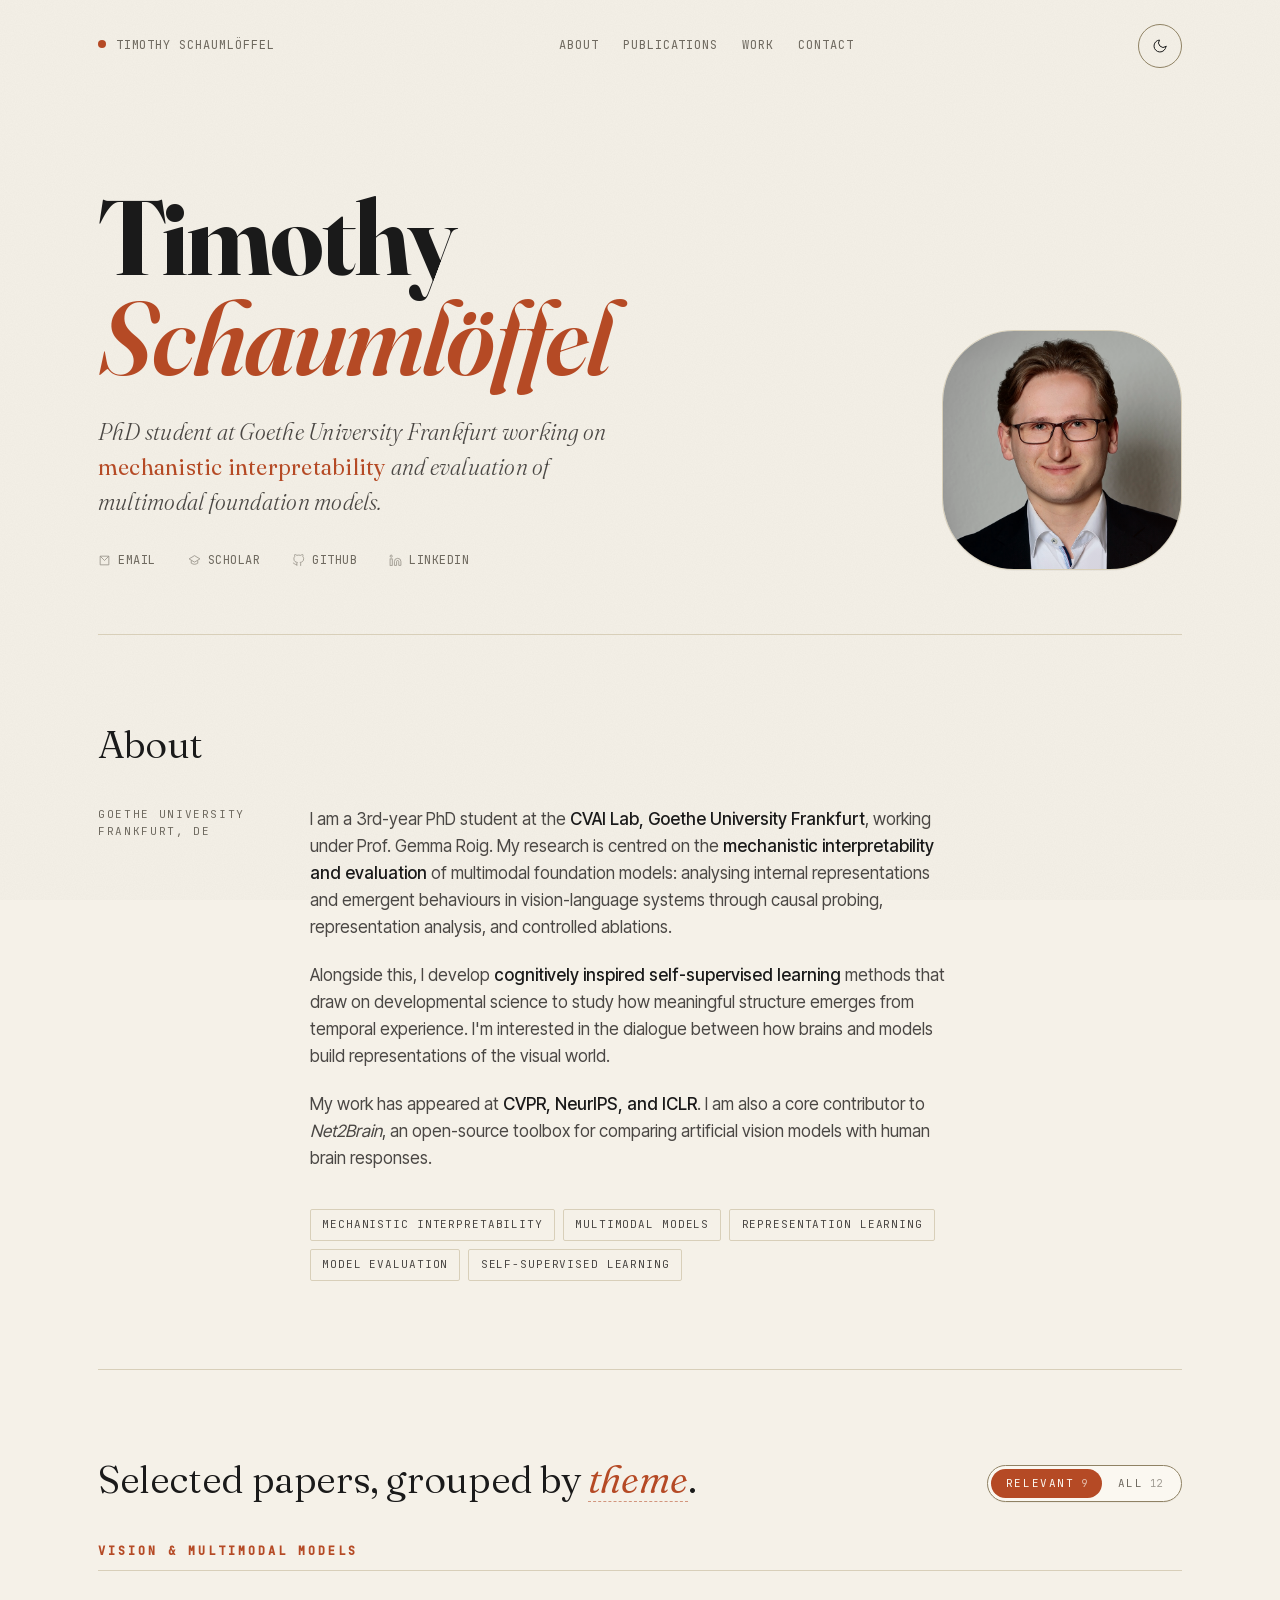
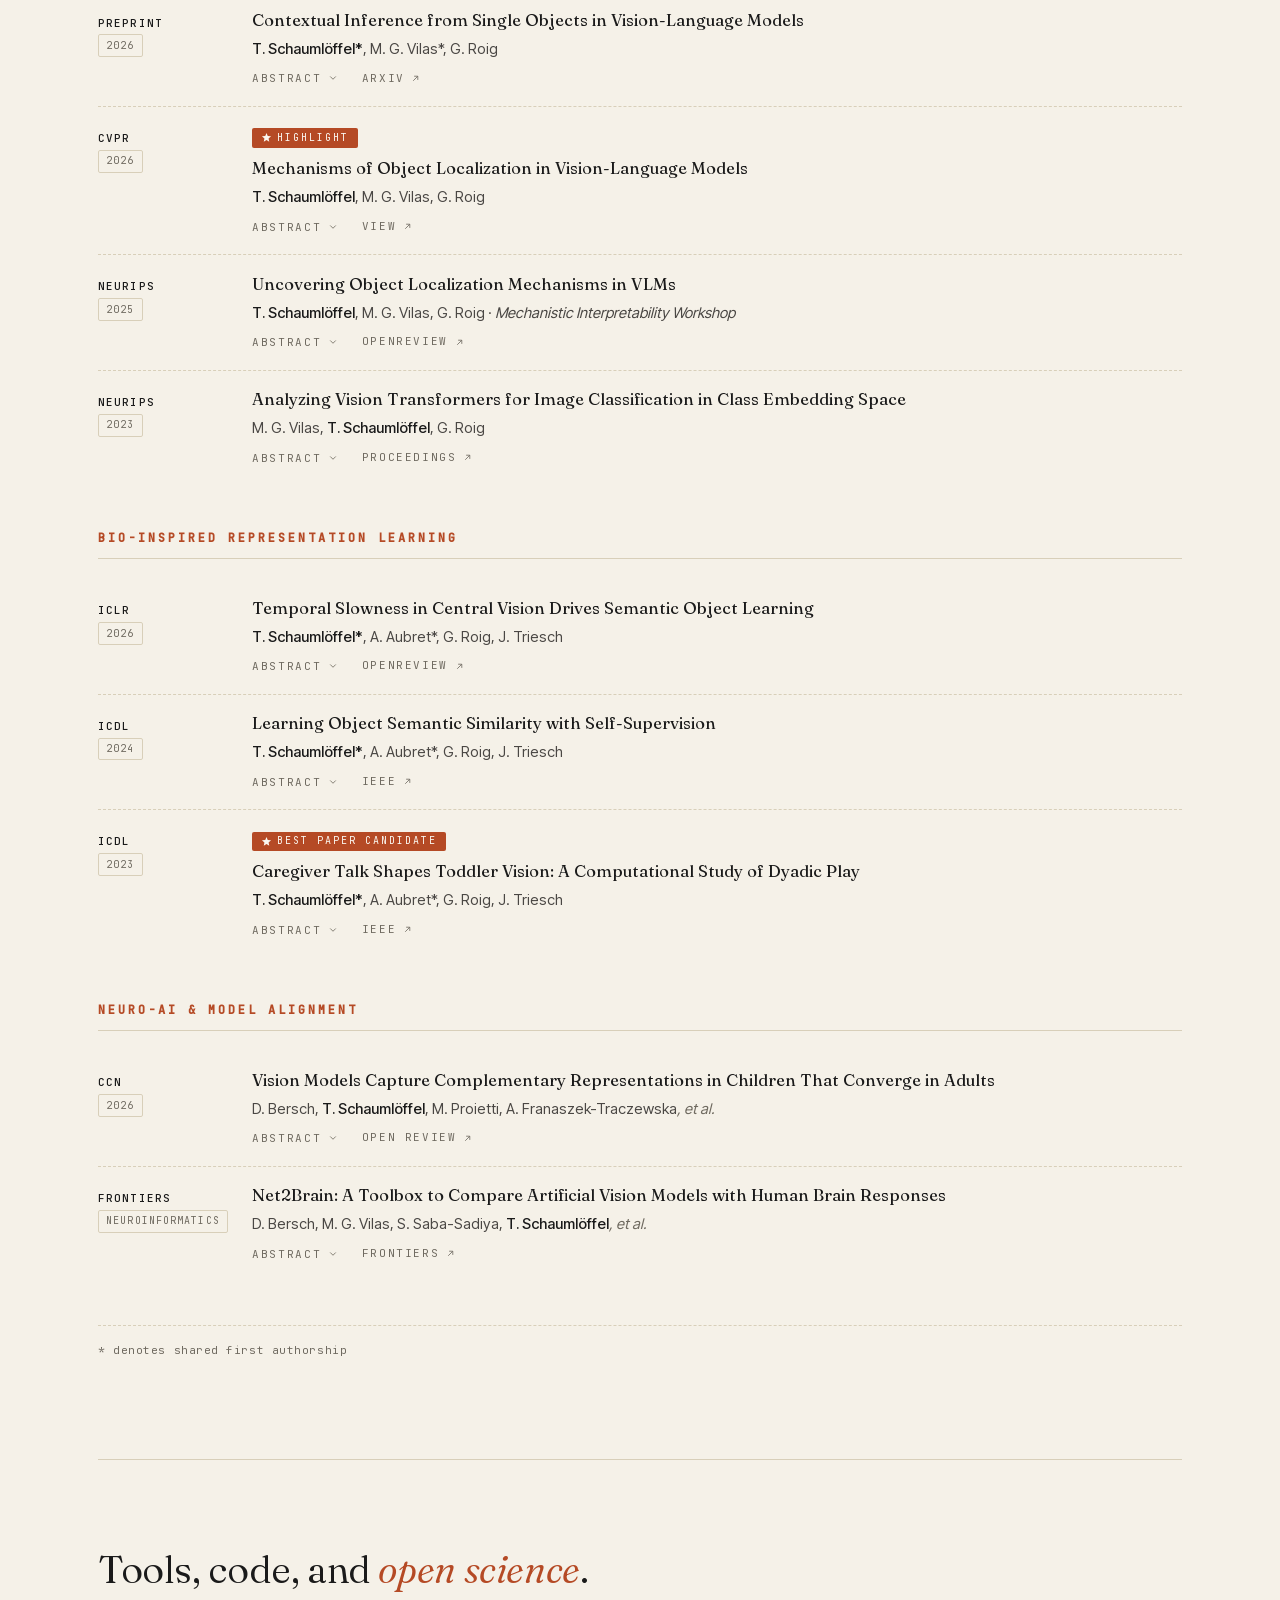
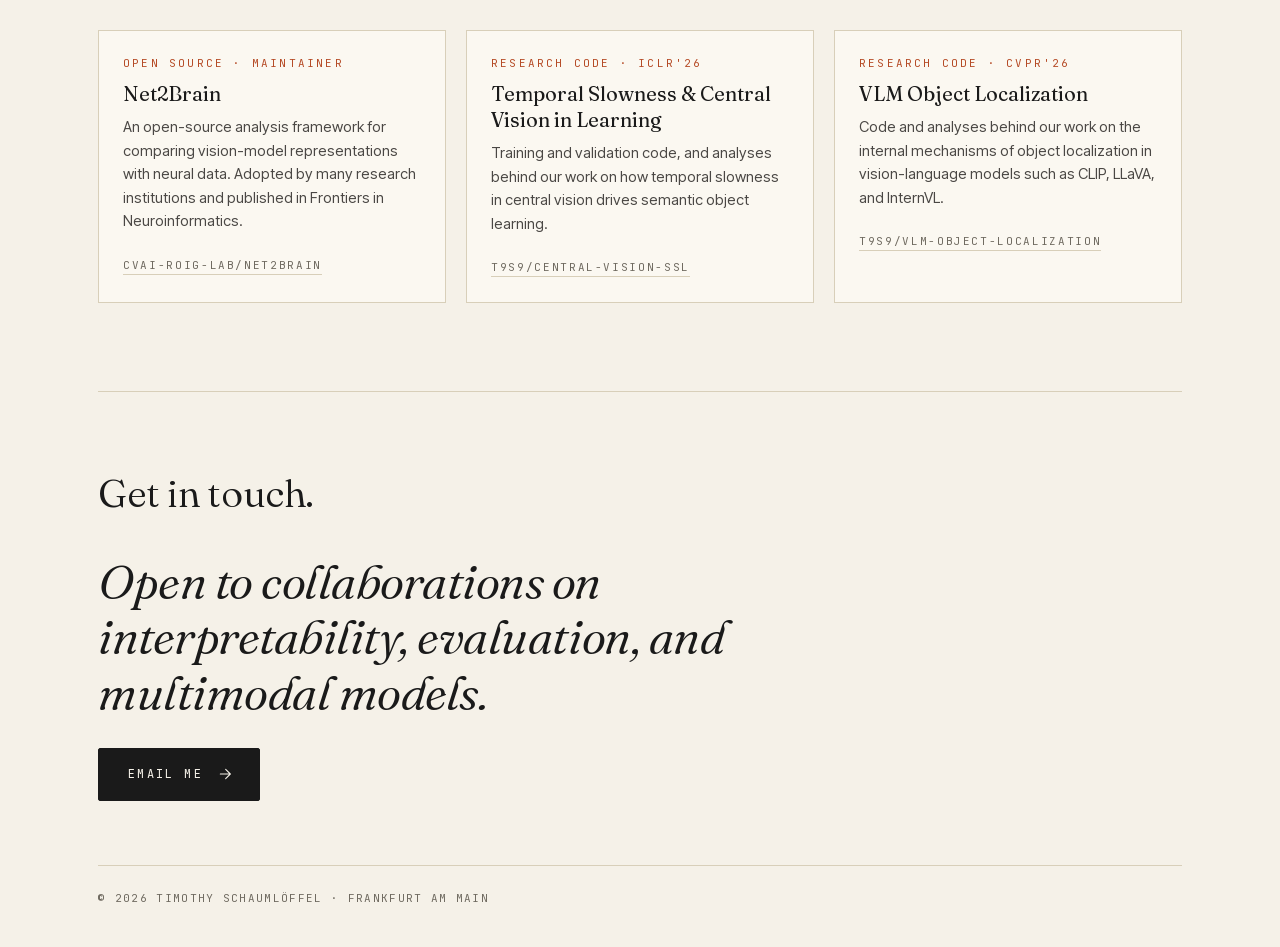
==== commit 916ce550: "update" ====
--- a/index.html
+++ b/index.html
@@ -3,14 +3,129 @@
 <head>
 <meta charset="UTF-8" />
 <meta name="viewport" content="width=device-width, initial-scale=1.0" />
-<title>Timothy Schaumlöffel — Portfolio</title>
-<meta name="description" content="Timothy Schaumlöffel — PhD student working on mechanistic interpretability and evaluation of multimodal foundation models." />
-
-<link rel="preconnect" href="https://fonts.googleapis.com">
-<link rel="preconnect" href="https://fonts.gstatic.com" crossorigin>
-<link href="https://fonts.googleapis.com/css2?family=Fraunces:ital,opsz,wght@0,9..144,300..900;1,9..144,300..900&family=Inter+Tight:wght@300;400;500;600&family=JetBrains+Mono:wght@400;500&display=swap" rel="stylesheet">
+<title>Timothy Schaumlöffel - Portfolio</title>
+<meta name="description" content="Timothy Schaumlöffel, PhD student working on mechanistic interpretability and evaluation of multimodal foundation models." />
+
+<link rel="canonical" href="https://t9s9.github.io/" />
+<link rel="icon" href="data:image/svg+xml,%3Csvg xmlns='http://www.w3.org/2000/svg' viewBox='0 0 100 100'%3E%3Ccircle cx='50' cy='50' r='38' fill='%23b54a25'/%3E%3C/svg%3E" />
+<meta property="og:type" content="website" />
+<meta property="og:title" content="Timothy Schaumlöffel - Portfolio" />
+<meta property="og:description" content="Timothy Schaumlöffel, PhD student working on mechanistic interpretability and evaluation of multimodal foundation models." />
+<meta property="og:url" content="https://t9s9.github.io/" />
+<meta property="og:image" content="https://t9s9.github.io/assets/portrait.jpg" />
+<meta name="twitter:card" content="summary" />
+<meta name="twitter:title" content="Timothy Schaumlöffel - Portfolio" />
+<meta name="twitter:description" content="Timothy Schaumlöffel, PhD student working on mechanistic interpretability and evaluation of multimodal foundation models." />
+<meta name="twitter:image" content="https://t9s9.github.io/assets/portrait.jpg" />
+
+<script type="application/ld+json">
+{
+  "@context": "https://schema.org",
+  "@type": "Person",
+  "name": "Timothy Schaumlöffel",
+  "url": "https://t9s9.github.io/",
+  "image": "https://t9s9.github.io/assets/portrait.jpg",
+  "jobTitle": "PhD Student",
+  "affiliation": { "@type": "Organization", "name": "Goethe University Frankfurt" },
+  "sameAs": [
+    "https://scholar.google.com/citations?user=A0Pql9UAAAAJ",
+    "https://github.com/t9s9",
+    "https://www.linkedin.com/in/schaumloeffel/"
+  ],
+  "knowsAbout": ["Mechanistic Interpretability", "Multimodal Foundation Models", "Representation Learning", "Self-Supervised Learning"]
+}
+</script>
+
+<meta name="theme-color" content="#f5f1e8" media="(prefers-color-scheme: light)" />
+<meta name="theme-color" content="#15171a" media="(prefers-color-scheme: dark)" />
+
+<!-- Fonts are self-hosted (assets/fonts/): no third-party request, so no visitor IP
+     reaches Google — and only the subsets and weight ranges this page uses are shipped. -->
+<link rel="preload" href="assets/fonts/fraunces-normal-latin.woff2" as="font" type="font/woff2" crossorigin>
+<link rel="preload" href="assets/fonts/inter-tight-normal-latin.woff2" as="font" type="font/woff2" crossorigin>
+
+<!-- Theme runs before first paint so dark-mode visitors never see a light flash.
+     The toggle's click handler is wired up in the main script at the end of <body>. -->
+<script>
+  (function () {
+    var stored = null;
+    try { stored = localStorage.getItem('theme'); } catch (e) {}
+    var dark = stored ? stored === 'dark' : window.matchMedia('(prefers-color-scheme: dark)').matches;
+    document.documentElement.setAttribute('data-theme', dark ? 'dark' : 'light');
+  })();
+</script>
+
+<!-- Every section starts at opacity 0 and is revealed by IntersectionObserver.
+     Without JS that would leave a blank page, so opt out wholesale. -->
+<noscript><style>.reveal { opacity: 1 !important; transform: none !important; }</style></noscript>
 
 <style>
+  /* ---------- Fonts ---------- */
+  @font-face {
+    font-family: 'Fraunces';
+    font-style: italic;
+    font-weight: 300 700;
+    font-display: swap;
+    src: url(assets/fonts/fraunces-italic-latin.woff2) format('woff2');
+    unicode-range: U+0000-00FF, U+0131, U+0152-0153, U+02BB-02BC, U+02C6, U+02DA, U+02DC, U+0304, U+0308, U+0329, U+2000-206F, U+20AC, U+2122, U+2191, U+2193, U+2212, U+2215, U+FEFF, U+FFFD;
+  }
+  @font-face {
+    font-family: 'Fraunces';
+    font-style: italic;
+    font-weight: 300 700;
+    font-display: swap;
+    src: url(assets/fonts/fraunces-italic-latin-ext.woff2) format('woff2');
+    unicode-range: U+0100-02BA, U+02BD-02C5, U+02C7-02CC, U+02CE-02D7, U+02DD-02FF, U+0304, U+0308, U+0329, U+1D00-1DBF, U+1E00-1E9F, U+1EF2-1EFF, U+2020, U+20A0-20AB, U+20AD-20C0, U+2113, U+2C60-2C7F, U+A720-A7FF;
+  }
+  @font-face {
+    font-family: 'Fraunces';
+    font-style: normal;
+    font-weight: 300 700;
+    font-display: swap;
+    src: url(assets/fonts/fraunces-normal-latin.woff2) format('woff2');
+    unicode-range: U+0000-00FF, U+0131, U+0152-0153, U+02BB-02BC, U+02C6, U+02DA, U+02DC, U+0304, U+0308, U+0329, U+2000-206F, U+20AC, U+2122, U+2191, U+2193, U+2212, U+2215, U+FEFF, U+FFFD;
+  }
+  @font-face {
+    font-family: 'Fraunces';
+    font-style: normal;
+    font-weight: 300 700;
+    font-display: swap;
+    src: url(assets/fonts/fraunces-normal-latin-ext.woff2) format('woff2');
+    unicode-range: U+0100-02BA, U+02BD-02C5, U+02C7-02CC, U+02CE-02D7, U+02DD-02FF, U+0304, U+0308, U+0329, U+1D00-1DBF, U+1E00-1E9F, U+1EF2-1EFF, U+2020, U+20A0-20AB, U+20AD-20C0, U+2113, U+2C60-2C7F, U+A720-A7FF;
+  }
+  @font-face {
+    font-family: 'Inter Tight';
+    font-style: normal;
+    font-weight: 400 500;
+    font-display: swap;
+    src: url(assets/fonts/inter-tight-normal-latin.woff2) format('woff2');
+    unicode-range: U+0000-00FF, U+0131, U+0152-0153, U+02BB-02BC, U+02C6, U+02DA, U+02DC, U+0304, U+0308, U+0329, U+2000-206F, U+20AC, U+2122, U+2191, U+2193, U+2212, U+2215, U+FEFF, U+FFFD;
+  }
+  @font-face {
+    font-family: 'Inter Tight';
+    font-style: normal;
+    font-weight: 400 500;
+    font-display: swap;
+    src: url(assets/fonts/inter-tight-normal-latin-ext.woff2) format('woff2');
+    unicode-range: U+0100-02BA, U+02BD-02C5, U+02C7-02CC, U+02CE-02D7, U+02DD-02FF, U+0304, U+0308, U+0329, U+1D00-1DBF, U+1E00-1E9F, U+1EF2-1EFF, U+2020, U+20A0-20AB, U+20AD-20C0, U+2113, U+2C60-2C7F, U+A720-A7FF;
+  }
+  @font-face {
+    font-family: 'JetBrains Mono';
+    font-style: normal;
+    font-weight: 400 500;
+    font-display: swap;
+    src: url(assets/fonts/jetbrains-mono-normal-latin.woff2) format('woff2');
+    unicode-range: U+0000-00FF, U+0131, U+0152-0153, U+02BB-02BC, U+02C6, U+02DA, U+02DC, U+0304, U+0308, U+0329, U+2000-206F, U+20AC, U+2122, U+2191, U+2193, U+2212, U+2215, U+FEFF, U+FFFD;
+  }
+  @font-face {
+    font-family: 'JetBrains Mono';
+    font-style: normal;
+    font-weight: 400 500;
+    font-display: swap;
+    src: url(assets/fonts/jetbrains-mono-normal-latin-ext.woff2) format('woff2');
+    unicode-range: U+0100-02BA, U+02BD-02C5, U+02C7-02CC, U+02CE-02D7, U+02DD-02FF, U+0304, U+0308, U+0329, U+1D00-1DBF, U+1E00-1E9F, U+1EF2-1EFF, U+2020, U+20A0-20AB, U+20AD-20C0, U+2113, U+2C60-2C7F, U+A720-A7FF;
+  }
+
   /* ---------- Tokens ---------- */
   :root {
     --bg:        #f5f1e8;
@@ -20,7 +135,8 @@
     --ink-soft: #4a4744;
     --ink-mute: #6f6a60;          
     --rule:     #d8cfb9;
-    --accent:   #b54a25;          
+    --rule-strong: #8f8264;       /* borders on controls — meets 3:1 for non-text contrast */
+    --accent:   #b54a25;
     --accent-soft: #d97a4a;
     --shadow:   0 1px 0 rgba(26,26,26,.04);
 
@@ -37,6 +153,7 @@
     --ink-soft: #b8b3a8;
     --ink-mute: #9a958a;          
     --rule:     #2c2f33;
+    --rule-strong: #646b75;
     --accent:   #e0926a;
     --accent-soft: #f0a784;
     --shadow:   0 1px 0 rgba(0,0,0,.3);
@@ -59,9 +176,10 @@
     line-height: 1.6;
     -webkit-font-smoothing: antialiased;
     -moz-osx-font-smoothing: grayscale;
-    transition: background-color .4s ease, color .4s ease;
     overflow-x: hidden;
   }
+  /* Only cross-fade once the page is up, so the initial theme paint is instant. */
+  html.theme-ready body { transition: background-color .4s ease, color .4s ease; }
   a { color: inherit; text-decoration: none; transition: color .2s ease; }
   a:hover { color: var(--accent); }
   ::selection { background: var(--accent); color: var(--paper); }
@@ -72,6 +190,17 @@
     outline: 2px solid var(--accent);
     outline-offset: 3px;
     border-radius: 2px;
+  }
+
+  /* Announced to screen readers, invisible on screen */
+  .visually-hidden {
+    position: absolute;
+    width: 1px; height: 1px;
+    margin: -1px; padding: 0;
+    overflow: hidden;
+    clip-path: inset(50%);
+    white-space: nowrap;
+    border: 0;
   }
 
   /* Skip link */
@@ -141,7 +270,7 @@
 
   .theme-toggle {
     background: transparent;
-    border: 1px solid var(--rule);
+    border: 1px solid var(--rule-strong);
     border-radius: 999px;
     width: 44px; height: 44px;         
     cursor: pointer;
@@ -167,23 +296,9 @@
     grid-template-columns: 2fr 1fr;
     gap: clamp(2rem, 5vw, 4.5rem);
     align-items: end;
-    padding: clamp(3rem, 8vw, 6.5rem) 0 clamp(2rem, 5vw, 4rem);
+    padding: clamp(3rem, 8vw, 6rem) 0 clamp(2rem, 5vw, 4rem);
     border-bottom: 1px solid var(--rule);
     position: relative;
-  }
-
-  .hero-eyebrow {
-    font-family: var(--mono);
-    font-size: 11px;
-    letter-spacing: .25em;
-    text-transform: uppercase;
-    color: var(--ink-mute);
-    margin-bottom: 1.75rem;
-    display: flex; align-items: center; gap: .75rem;
-  }
-  .hero-eyebrow::before {
-    content: "";
-    width: 36px; height: 1px; background: var(--ink-mute);
   }
 
   h1.name {
@@ -266,17 +381,6 @@
     padding: 1rem;
   }
   .portrait .ph svg { width: 56px; height: 56px; opacity: .35; }
-  .portrait-caption {
-    margin-top: .85rem;
-    max-width: 240px;
-    margin-left: auto;
-    font-family: var(--mono);
-    font-size: 10.5px;
-    letter-spacing: .15em;
-    text-transform: uppercase;
-    color: var(--ink-mute);
-    display: flex; justify-content: space-between;
-  }
 
   /* ---------- Sections ---------- */
   section.block {
@@ -285,20 +389,13 @@
     position: relative;
   }
   .section-head {
-    display: grid;
-    grid-template-columns: 180px 1fr;
-    gap: 2rem;
     margin-bottom: 2.5rem;
-    align-items: baseline;
-  }
-  .section-num {
-    font-family: var(--mono);
-    font-size: 12px;
-    letter-spacing: .25em;
-    color: var(--ink-mute);
-    text-transform: uppercase;
-  }
-  .section-num span { color: var(--accent); }
+    display: flex;
+    flex-wrap: wrap;
+    align-items: flex-end;
+    justify-content: space-between;
+    gap: 1rem 2rem;
+  }
   h2.section-title {
     font-family: var(--serif);
     font-weight: 350;
@@ -306,8 +403,26 @@
     line-height: 1.1;
     letter-spacing: -.01em;
     margin: 0;
+    min-width: 0;
   }
   h2.section-title em { font-style: italic; color: var(--accent); }
+
+  /* A word in the heading that behaves like a switch — reads as type, not chrome. */
+  .title-toggle {
+    font: inherit;
+    font-style: italic;
+    color: var(--accent);
+    background: none;
+    border: 0;
+    padding: 0;
+    margin: 0;
+    cursor: pointer;
+    border-bottom: 1px dashed var(--accent);
+    border-bottom-color: color-mix(in srgb, var(--accent) 55%, transparent);
+    transition: border-bottom-color .2s ease, opacity .2s ease;
+  }
+  .title-toggle:hover { border-bottom-style: solid; border-bottom-color: var(--accent); }
+  .title-toggle:active { opacity: .7; }
 
   /* ---------- About ---------- */
   .about-grid {
@@ -349,14 +464,49 @@
     border: 1px solid var(--rule);
     border-radius: 2px;
     color: var(--ink-soft);
-    transition: all .2s ease;
-  }
-  .kw:hover {
-    border-color: var(--accent);
-    color: var(--accent);
   }
 
   /* ---------- Publications ---------- */
+  /* Segmented control: relevant papers by default, everything on request. */
+  .pub-filter {
+    display: inline-flex;
+    padding: 3px;
+    border: 1px solid var(--rule-strong);
+    border-radius: 999px;
+    background: var(--paper);
+    box-shadow: var(--shadow);
+    flex: none;
+  }
+  .pub-filter[hidden] { display: none; }   /* class beats the UA [hidden] rule */
+  .pub-filter button {
+    display: inline-flex;
+    align-items: baseline;
+    gap: .4rem;
+    font-family: var(--mono);
+    font-size: 11px;
+    letter-spacing: .14em;
+    text-transform: uppercase;
+    white-space: nowrap;
+    padding: .45rem .95rem;
+    border: 0;
+    border-radius: 999px;
+    background: none;
+    color: var(--ink-mute);
+    cursor: pointer;
+    transition: color .2s ease, background-color .25s ease;
+  }
+  .pub-filter button:hover { color: var(--ink); }
+  .pub-filter button[aria-pressed="true"] {
+    background: var(--accent);
+    color: var(--paper);
+  }
+  .pub-filter .count {
+    font-size: 10px;
+    letter-spacing: .06em;
+    opacity: .65;
+    font-variant-numeric: tabular-nums;
+  }
+
   .pub-group { margin-bottom: 2.75rem; }
   .pub-group:last-child { margin-bottom: 0; }
   .pub-group-title {
@@ -369,12 +519,6 @@
     padding-bottom: .6rem;
     border-bottom: 1px solid var(--rule);
     display: flex; align-items: center; gap: .75rem;
-  }
-  .pub-group-title::before {
-    content: "•";
-    font-size: 20px;
-    text-transform: none;
-    letter-spacing: 0;
   }
 
   .pub {
@@ -385,7 +529,7 @@
     border-bottom: 1px dashed var(--rule);
     transition: padding-left .25s ease;
   }
-  .pub:last-child { border-bottom: none; }
+  .pub:last-child, .pub.highlight:last-child { border-bottom: none; }
   .pub:hover { padding-left: .35rem; }
   .pub:hover .pub-title { color: var(--accent); }
 
@@ -455,6 +599,16 @@
     border-top: 1px dashed var(--rule);
   }
 
+  .pub-status {
+    font-family: var(--mono);
+    font-size: 12px;
+    letter-spacing: .05em;
+    color: var(--ink-mute);
+    margin: 0;
+  }
+  .pub-status a { border-bottom: 1px solid var(--rule); }
+  .pub-status a:hover { border-color: var(--accent); }
+
   /* Highlight pub */
   .pub.highlight {
     background: linear-gradient(90deg, color-mix(in srgb, var(--accent) 6%, transparent), transparent 60%);
@@ -484,7 +638,8 @@
   /* ---------- Selected work ---------- */
   .work-grid {
     display: grid;
-    grid-template-columns: repeat(2, 1fr);
+    /* Fills the row rather than orphaning the third card at half width. */
+    grid-template-columns: repeat(auto-fit, minmax(260px, 1fr));
     gap: 1.25rem;
   }
   .work-card {
@@ -570,7 +725,6 @@
     transition: transform .25s ease;
   }
   .cta:hover svg { transform: translateX(4px); }
-  [data-theme="dark"] .cta { color: var(--bg); }
   [data-theme="dark"] .cta:hover { color: #15171a; }
 
   /* ---------- Footer / Contact ---------- */
@@ -618,14 +772,36 @@
       align-items: start;
     }
     .portrait { max-width: 180px; margin-left: auto; margin-right: auto; }
-    .portrait-caption { max-width: 180px; margin-left: auto; margin-right: auto; }
-    .hero-meta { flex-wrap: nowrap; gap: .75rem 1.25rem; }
-    .section-head { grid-template-columns: 1fr; gap: .5rem; }
+    .hero-meta { gap: .75rem 1.25rem; }
+
+    /* Nav drops to its own full-width row instead of disappearing. */
+    header.top { flex-wrap: wrap; row-gap: .9rem; }
+    nav.topnav {
+      order: 3;
+      width: 100%;
+      gap: 1.25rem;
+      overflow-x: auto;
+      scrollbar-width: none;
+    }
+    nav.topnav::-webkit-scrollbar { display: none; }
+    nav.topnav a { white-space: nowrap; }
     .about-grid { grid-template-columns: 1fr; gap: .75rem; }
-    .pub { grid-template-columns: 1fr; gap: .35rem; }
-    .venue { padding-top: 0; }
+    /* Venue becomes an eyebrow above the title: one line, accent name, room below. */
+    .pub { grid-template-columns: 1fr; gap: 0; }
+    .venue {
+      padding-top: 0;
+      display: flex;
+      flex-wrap: wrap;
+      align-items: center;
+      gap: .55rem;
+      margin-bottom: .75rem;
+    }
+    .venue strong {
+      display: inline;
+      margin-bottom: 0;
+      color: var(--accent);
+    }
     .work-grid { grid-template-columns: 1fr; }
-    nav.topnav { display: none; }
   }
 
   /* ---------- Scroll-to-top ---------- */
@@ -657,7 +833,6 @@
     transform: translateY(-3px);
   }
   .back-to-top svg { width: 16px; height: 16px; }
-  [data-theme="dark"] .back-to-top { color: var(--bg); }
 
   /* ---------- Reveal anim ---------- */
   .reveal { opacity: 0; transform: translateY(14px); transition: opacity .7s ease, transform .7s ease; }
@@ -708,7 +883,26 @@
     max-width: 64ch;
     margin-bottom: 0;
     text-align: justify;
-  }
+    hyphens: auto;
+  }
+
+  /* ---------- Author list toggle ---------- */
+  .pub-authors-toggle {
+    font: inherit;
+    font-style: italic;
+    background: none;
+    border: 0;
+    padding: 0;
+    margin: 0;
+    cursor: pointer;
+    color: var(--ink-mute);
+    text-underline-offset: 2px;
+    transition: color .2s ease;
+  }
+  .pub-authors-toggle:hover { color: var(--accent); text-decoration: underline; }
+  .pub-authors-toggle .fewer { display: none; }
+  .pub-authors-toggle[aria-expanded="true"] .et-al { display: none; }
+  .pub-authors-toggle[aria-expanded="true"] .fewer { display: inline; }
 </style>
 </head>
 <body>
@@ -728,18 +922,18 @@
       <a href="#work">Work</a>
       <a href="#contact">Contact</a>
     </nav>
-    <button class="theme-toggle" id="themeToggle" aria-label="Toggle dark mode">
+    <button class="theme-toggle" id="themeToggle" aria-label="Dark mode" aria-pressed="false">
       <svg class="moon" aria-hidden="true" viewBox="0 0 24 24" fill="none" stroke="currentColor" stroke-width="1.5" stroke-linecap="round" stroke-linejoin="round"><path d="M21 12.79A9 9 0 1111.21 3 7 7 0 0021 12.79z"/></svg>
       <svg class="sun" aria-hidden="true" viewBox="0 0 24 24" fill="none" stroke="currentColor" stroke-width="1.5" stroke-linecap="round" stroke-linejoin="round"><circle cx="12" cy="12" r="4"/><path d="M12 2v2M12 20v2M4.93 4.93l1.41 1.41M17.66 17.66l1.41 1.41M2 12h2M20 12h2M4.93 19.07l1.41-1.41M17.66 6.34l1.41-1.41"/></svg>
     </button>
   </header>
 
-  <main id="main-content">
+  <main id="main-content" tabindex="-1">
   <!-- ============ HERO ============ -->
   <section class="hero reveal" aria-labelledby="hero-name">
     <div>
       <h1 class="name" id="hero-name">Timothy<br/><span class="accent">Schaumlöffel</span></h1>
-      <p class="hero-tag">Computer Science PhD student at Goethe University Frankfurt</p>
+      <p class="hero-tag">PhD student at Goethe University Frankfurt working on <span class="accent">mechanistic interpretability</span> and evaluation of multimodal foundation models.</p>
       <div class="hero-meta">
         <a href="mailto:schaumloeffel.tim@web.de">
           <svg aria-hidden="true" viewBox="0 0 24 24" fill="none" stroke="currentColor" stroke-width="1.5"><path d="M4 4h16v16H4z"/><path d="m4 4 8 8 8-8"/></svg>
@@ -767,18 +961,13 @@
           <svg aria-hidden="true" viewBox="0 0 24 24" fill="none" stroke="currentColor" stroke-width="1" stroke-linecap="round" stroke-linejoin="round"><circle cx="12" cy="8" r="4"/><path d="M3 21c0-4.5 4-7 9-7s9 2.5 9 7"/></svg>
         </div>
       </div>
-      <div class="portrait-caption" aria-hidden="true">
-        <span>Fig. 01</span>
-        <span>2026</span>
-      </div>
     </div>
   </section>
 
   <!-- ============ ABOUT ============ -->
   <section class="block reveal" id="about" aria-labelledby="about-title">
     <div class="section-head">
-      <div class="section-num"><span>01 /</span> About</div>
-      <h2 class="section-title" id="about-title">About Me</h2>
+      <h2 class="section-title" id="about-title">About</h2>
     </div>
 
     <div class="about-grid">
@@ -786,7 +975,7 @@
         Goethe University<br/>Frankfurt, DE<br/>
       </div>
       <div class="about-prose">
-        <p>I am a 3rd-year PhD student at the <strong><a href="https://www.cvai.cs.uni-frankfurt.de/" target="_blank" rel="noopener">CVAI Lab, Goethe University Frankfurt</a></strong>, working under Prof. Gemma Roig. My research is centred on the <strong>mechanistic interpretability and evaluation</strong> of multimodal foundation models — analysing internal representations and emergent behaviours in vision-language systems through causal probing, representation analysis, and controlled ablations.</p>
+        <p>I am a 3rd-year PhD student at the <strong><a href="https://www.cvai.cs.uni-frankfurt.de/" target="_blank" rel="noopener">CVAI Lab, Goethe University Frankfurt</a></strong>, working under Prof. Gemma Roig. My research is centred on the <strong>mechanistic interpretability and evaluation</strong> of multimodal foundation models: analysing internal representations and emergent behaviours in vision-language systems through causal probing, representation analysis, and controlled ablations.</p>
 
         <p>Alongside this, I develop <strong>cognitively inspired self-supervised learning</strong> methods that draw on developmental science to study how meaningful structure emerges from temporal experience. I'm interested in the dialogue between how brains and models build representations of the visual world.</p>
 
@@ -803,160 +992,51 @@
     </div>
   </section>
 
+  <!-- ============ ABLATION FIGURE ============ -->
+  <!-- <section class="block reveal" id="ablation" aria-labelledby="ablation-title">
+    <div class="section-head">
+      <h2 class="section-title" id="ablation-title">What happens when you <em>remove</em> an attention head?</h2>
+    </div> -->
+
+    <!-- Mounted by attention-ablation.js — edit ablation.json to change the run. -->
+    <!-- <div>
+      <div data-attention-ablation data-config="ablation.json"></div>
+    </div>
+   
+  </section> -->
+
   <!-- ============ PUBLICATIONS ============ -->
   <section class="block reveal" id="publications" aria-labelledby="publications-title">
     <div class="section-head">
-      <div class="section-num"><span>02 /</span> Publications</div>
-      <h2 class="section-title" id="publications-title">Selected papers, grouped by <em>theme</em>.</h2>
+      <!-- Both the scope word and the grouping word are driven by the script below:
+           scope follows the Relevant/All filter, "theme" is a button that swaps to "date". -->
+      <h2 class="section-title" id="publications-title"><span id="pub-title-scope">Selected papers</span>, grouped by <button type="button" class="title-toggle" id="pub-group-toggle" aria-pressed="false" aria-label="Grouped by theme — press to group by date"><span id="pub-title-mode">theme</span></button>.</h2>
+
+      <!-- Revealed by the publications script once the JSON is in; "relevant" is the default view. -->
+      <div class="pub-filter" id="pub-filter" role="group" aria-label="Filter publications" hidden>
+        <button type="button" data-filter="relevant" aria-pressed="true">
+          Relevant <span class="count" data-count="relevant"></span>
+        </button>
+        <button type="button" data-filter="all" aria-pressed="false">
+          All <span class="count" data-count="all"></span>
+        </button>
+      </div>
     </div>
 
-    <!-- VISION & MULTIMODAL -->
-    <div class="pub-group">
-      <h3 class="pub-group-title">Vision &amp; Multimodal Models</h3>
-
-      <article class="pub">
-        <div class="venue"><strong>Preprint</strong><span class="venue-tag">2026</span></div>
-        <div>
-          <h4 class="pub-title"><a href="https://arxiv.org/pdf/2603.26731" target="_blank" rel="noopener">Contextual Inference from Single Objects in Vision-Language Models</a></h4>
-          <div class="pub-authors"><b>T. Schaumlöffel*</b>, M. G. Vilas*, G. Roig</div>
-          <div class="pub-actions">
-            <button class="pub-abstract-toggle" aria-expanded="false" aria-controls="abs-1">Abstract <svg class="chev" aria-hidden="true" viewBox="0 0 24 24" fill="none" stroke="currentColor" stroke-width="2" stroke-linecap="round"><path d="M6 9l6 6 6-6"/></svg></button>
-            <a class="pub-link" href="https://arxiv.org/pdf/2603.26731" target="_blank" rel="noopener">ArXiv <svg aria-hidden="true" viewBox="0 0 24 24" fill="none" stroke="currentColor" stroke-width="1.8"><path d="M7 17 17 7M9 7h8v8"/></svg></a>
-          </div>
-          <p class="pub-abstract-body" id="abs-1" hidden>How much scene context a single object carries is a well-studied question in human scene perception, yet how this capacity is organized in vision-language models (VLMs) remains poorly understood, with direct implications for the robustness of these models. We investigate this question through a systematic behavioral and mechanistic analysis of contextual inference from single objects. Presenting VLMs with single objects on masked backgrounds, we probe their ability to infer both fine-grained scene category and coarse superordinate context (indoor vs. outdoor). We found that single objects support above-chance inference at both levels, with performance modulated by the same object properties that predict human scene categorization. Object identity, scene, and superordinate predictions are partially dissociable: accurate inference at one level neither requires nor guarantees accurate inference at the others, and the degree of coupling differs markedly across models. Mechanistically, object representations that remain stable when background context is removed are more predictive of successful contextual inference. Scene and superordinate schemas are grounded in fundamentally different ways: scene identity is encoded in image tokens throughout the network, while superordinate information emerges only late or not at all. Together, these results reveal that the organization of contextual inference in VLMs is more complex than accuracy alone suggests, with behavioral and mechanistic signatures dissociating in ways that differ substantially across models.</p>
-        </div>
-      </article>
-
-      <article class="pub">
-        <div class="venue"><strong>CVPR</strong><span class="venue-tag">2026</span></div>
-        <div>
-          <span class="highlight-badge">
-            <svg aria-hidden="true" viewBox="0 0 24 24" fill="currentColor"><path d="m12 2 2.7 6.5L22 9.3l-5.5 4.7L18 21l-6-3.4L6 21l1.5-7L2 9.3l7.3-.8L12 2z"/></svg>
-            Highlight
-          </span>
-          <h4 class="pub-title"><a href="https://github.com/t9s9/vlm-object-localization" target="_blank" rel="noopener">Mechanisms of Object Localization in Vision-Language Models</a></h4>
-          <div class="pub-authors"><b>T. Schaumlöffel</b>, M. G. Vilas, G. Roig</div>
-          <div class="pub-actions">
-            <button class="pub-abstract-toggle" aria-expanded="false" aria-controls="abs-2">Abstract <svg class="chev" aria-hidden="true" viewBox="0 0 24 24" fill="none" stroke="currentColor" stroke-width="2" stroke-linecap="round"><path d="M6 9l6 6 6-6"/></svg></button>
-            <a class="pub-link" href="https://github.com/t9s9/vlm-object-localization" target="_blank" rel="noopener">View <svg aria-hidden="true" viewBox="0 0 24 24" fill="none" stroke="currentColor" stroke-width="1.8"><path d="M7 17 17 7M9 7h8v8"/></svg></a>
-          </div>
-          <p class="pub-abstract-body" id="abs-2" hidden>Visually-grounded language models (VLMs) are highly effective in linking visual and textual information, yet they often struggle with basic classification and localization tasks. While classification mechanisms have been studied more extensively, the processes that support object localization remain poorly understood. In this work, we investigate two representative families, LLaVA-1.5 and InternVL-3.5, using a suite of mechanistic interpretability tools, including token ablations, attention knockout, and causal mediation analysis. We find that localization is driven by a containerization mechanism in which object-aligned tokens define the spatial extent of the object, while the semantic arrangement of tokens within those boundaries is largely irrelevant to the predicted box. Only a very small set of attention heads mediates the causal effect for both classification and localization, concentrating in early–mid layers for LLaVA and mid–late layers for InternVL. The two tasks share some early processing but ultimately depend on largely distinct specialized heads. Overall, we provide the first layer- and head-level account of localization in VLMs, revealing narrow computational pathways that can guide future model design and grounding objectives.</p>
-        </div>
-      </article>
-
-      <article class="pub">
-        <div class="venue"><strong>NeurIPS</strong><span class="venue-tag">2025</span></div>
-        <div>
-          <h4 class="pub-title"><a href="https://openreview.net/forum?id=JaD7C4Kldz" target="_blank" rel="noopener">Uncovering Object Localization Mechanisms in VLMs</a></h4>
-          <div class="pub-authors"><b>T. Schaumlöffel</b>, M. G. Vilas, G. Roig — <em>Mechanistic Interpretability Workshop</em></div>
-          <div class="pub-actions">
-            <button class="pub-abstract-toggle" aria-expanded="false" aria-controls="abs-3">Abstract <svg class="chev" aria-hidden="true" viewBox="0 0 24 24" fill="none" stroke="currentColor" stroke-width="2" stroke-linecap="round"><path d="M6 9l6 6 6-6"/></svg></button>
-            <a class="pub-link" href="https://openreview.net/forum?id=JaD7C4Kldz" target="_blank" rel="noopener">OpenReview <svg aria-hidden="true" viewBox="0 0 24 24" fill="none" stroke="currentColor" stroke-width="1.8"><path d="M7 17 17 7M9 7h8v8"/></svg></a>
-          </div>
-          <p class="pub-abstract-body" id="abs-3" hidden>Visually-grounded language models (VLMs) are highly effective in linking visual and textual information, yet they often struggle with basic classification and localization tasks. While classification mechanisms have been studied more extensively, the processes that support object detection remain less clear. In this work, we analyze foundational VLMs and show that image tokens corresponding to the object directly contain the information required for localization. We find that the model applies a containerization mechanism: it uses object-related tokens to define spatial boundaries, while largely discarding semantic context. Our analysis further reveals that this information is processed in the early to middle layers of the language model and that classification and detection rely on shared mechanisms. Finally, we demonstrate that spatial grounding does not come solely from positional encodings in the visual backbone, but rather from residual positional signals combined with the language model's ability to infer spatial order from token sequences.</p>
-        </div>
-      </article>
-
-      <article class="pub">
-        <div class="venue"><strong>NeurIPS</strong><span class="venue-tag">2023</span></div>
-        <div>
-          <h4 class="pub-title"><a href="https://proceedings.neurips.cc/paper_files/paper/2023/file/7dd309df03d37643b96f5048b44da798-Paper-Conference.pdf" target="_blank" rel="noopener">Analyzing Vision Transformers for Image Classification in Class Embedding Space</a></h4>
-          <div class="pub-authors">M. G. Vilas, <b>T. Schaumlöffel</b>, G. Roig</div>
-          <div class="pub-actions">
-            <button class="pub-abstract-toggle" aria-expanded="false" aria-controls="abs-4">Abstract <svg class="chev" aria-hidden="true" viewBox="0 0 24 24" fill="none" stroke="currentColor" stroke-width="2" stroke-linecap="round"><path d="M6 9l6 6 6-6"/></svg></button>
-            <a class="pub-link" href="https://proceedings.neurips.cc/paper_files/paper/2023/file/7dd309df03d37643b96f5048b44da798-Paper-Conference.pdf" target="_blank" rel="noopener">Proceedings <svg aria-hidden="true" viewBox="0 0 24 24" fill="none" stroke="currentColor" stroke-width="1.8"><path d="M7 17 17 7M9 7h8v8"/></svg></a>
-          </div>
-          <p class="pub-abstract-body" id="abs-4" hidden>Despite the growing use of transformer models in computer vision, a mechanistic understanding of these networks is still needed. This work introduces a method to reverse-engineer Vision Transformers trained to solve image classification tasks. Inspired by previous research in NLP, we demonstrate how the inner representations at any level of the hierarchy can be projected onto the learned class embedding space to uncover how these networks build categorical representations for their predictions. We use our framework to show how image tokens develop class-specific representations that depend on attention mechanisms and contextual information, and give insights on how self-attention and MLP layers differentially contribute to this categorical composition. We additionally demonstrate that this method (1) can be used to determine the parts of an image that would be important for detecting the class of interest, and (2) exhibits significant advantages over traditional linear probing approaches. Taken together, our results position our proposed framework as a powerful tool for mechanistic interpretability and explainability research.</p>
-        </div>
-      </article>
-
-      <article class="pub">
-        <div class="venue"><strong>DCASE</strong><span class="venue-tag">2023</span></div>
-        <div>
-          <h4 class="pub-title"><a href="https://dcase.community/documents/challenge2023/technical_reports/DCASE2023_Schaumloeffel_107_t6a.pdf" target="_blank" rel="noopener">PEACS: Prefix Encoding for Auditory Caption Synthesis</a></h4>
-          <div class="pub-authors"><b>T. Schaumlöffel</b>, M. G. Vilas, G. Roig — <em>Workshop on Detection and Classification of Acoustic Scenes and Events</em></div>
-          <div class="pub-actions">
-            <button class="pub-abstract-toggle" aria-expanded="false" aria-controls="abs-5">Abstract <svg class="chev" aria-hidden="true" viewBox="0 0 24 24" fill="none" stroke="currentColor" stroke-width="2" stroke-linecap="round"><path d="M6 9l6 6 6-6"/></svg></button>
-            <a class="pub-link" href="https://dcase.community/documents/challenge2023/technical_reports/DCASE2023_Schaumloeffel_107_t6a.pdf" target="_blank" rel="noopener">Report <svg aria-hidden="true" viewBox="0 0 24 24" fill="none" stroke="currentColor" stroke-width="1.8"><path d="M7 17 17 7M9 7h8v8"/></svg></a>
-          </div>
-          <p class="pub-abstract-body" id="abs-5" hidden>This technical report describes an Automated Audio Captioning system for the Detection and Classification of Acoustic Scenes and Events (DCASE) 2023 Challenge, Task 6a (automated audio captioning). Our approach employs an encoder-decoder architecture, with the encoder utilizing a large contrastive pre-trained HTS-AT capable of handling variable-length audio segments. The decoder is based on the GPT2 model. To incorporate audio into the decoding process, we employ a light mapping network that translates audio representations into a prefix, effectively guiding the decoder's generation process. Given the limited data availability, we pre-train our model on various audio captioning datasets and fine-tune it on Clotho. We reach a SPIDERr-FL score of 29.3 on the evaluation split of the Clotho-v2 dataset.</p>
-        </div>
-      </article>
+    <!-- Rendered from publications.json — edit that file to add or change papers. -->
+    <div id="pub-list" aria-busy="true">
+      <p class="pub-status">Loading publications…</p>
     </div>
-
-    <!-- BIO INSPIRED -->
-    <div class="pub-group">
-      <h3 class="pub-group-title">Bio-Inspired Representation Learning</h3>
-
-      <article class="pub">
-        <div class="venue"><strong>ICLR</strong><span class="venue-tag">2026</span></div>
-        <div>
-          <h4 class="pub-title"><a href="https://openreview.net/forum?id=tEezDE0vWt" target="_blank" rel="noopener">Temporal Slowness in Central Vision Drives Semantic Object Learning</a></h4>
-          <div class="pub-authors"><b>T. Schaumlöffel*</b>, A. Aubret*, G. Roig, J. Triesch</div>
-          <div class="pub-actions">
-            <button class="pub-abstract-toggle" aria-expanded="false" aria-controls="abs-6">Abstract <svg class="chev" aria-hidden="true" viewBox="0 0 24 24" fill="none" stroke="currentColor" stroke-width="2" stroke-linecap="round"><path d="M6 9l6 6 6-6"/></svg></button>
-            <a class="pub-link" href="https://openreview.net/forum?id=tEezDE0vWt" target="_blank" rel="noopener">OpenReview <svg aria-hidden="true" viewBox="0 0 24 24" fill="none" stroke="currentColor" stroke-width="1.8"><path d="M7 17 17 7M9 7h8v8"/></svg></a>
-          </div>
-          <p class="pub-abstract-body" id="abs-6" hidden>Humans acquire semantic object representations from egocentric visual streams with minimal supervision, but the underlying mechanisms remain unclear. Importantly, the visual system only processes the center of its field of view with high resolution and it learns similar representations for visual inputs occurring close in time. This emphasizes slowly changing information around gaze locations. This study investigates the role of central vision and slowness learning in the formation of semantic object representations from human-like visual experience. We simulate five months of human-like visual experience using the Ego4D dataset and a state-of-the-art gaze prediction model. We extract image crops around predicted gaze locations to train a time-contrastive Self-Supervised Learning model. Our results show that exploiting temporal slowness when learning from central visual field experience improves the encoding of different facets of object semantics. Specifically, focusing on central vision strengthens the extraction of foreground object features, while considering temporal slowness, especially in conjunction with eye movements, allows the model to encode broader semantic information about objects. These findings provide new insights into the mechanisms by which humans may develop semantic object representations from natural visual experience.</p>
-        </div>
-      </article>
-
-      <article class="pub">
-        <div class="venue"><strong>ICDL</strong><span class="venue-tag">2024</span></div>
-        <div>
-          <h4 class="pub-title"><a href="https://ieeexplore.ieee.org/document/10644930" target="_blank" rel="noopener">Learning Object Semantic Similarity with Self-Supervision</a></h4>
-          <div class="pub-authors"><b>T. Schaumlöffel*</b>, A. Aubret*, G. Roig, J. Triesch</div>
-          <div class="pub-actions">
-            <button class="pub-abstract-toggle" aria-expanded="false" aria-controls="abs-7">Abstract <svg class="chev" aria-hidden="true" viewBox="0 0 24 24" fill="none" stroke="currentColor" stroke-width="2" stroke-linecap="round"><path d="M6 9l6 6 6-6"/></svg></button>
-            <a class="pub-link" href="https://ieeexplore.ieee.org/document/10644930" target="_blank" rel="noopener">IEEE <svg aria-hidden="true" viewBox="0 0 24 24" fill="none" stroke="currentColor" stroke-width="1.8"><path d="M7 17 17 7M9 7h8v8"/></svg></a>
-          </div>
-          <p class="pub-abstract-body" id="abs-7" hidden>Humans judge the similarity of two objects not just based on their visual appearance but also based on their semantic relatedness. However, it remains unclear how humans learn about semantic relationships between objects and categories. One important source of semantic knowledge is that semantically related objects frequently co-occur in the same context. For instance, forks and plates are perceived as similar, at least in part, because they are often experienced together in a "kitchen" or "eating" context. Here, we investigate whether a bio-inspired learning principle exploiting such co-occurrence statistics suffices to learn a semantically structured object representation de novo from raw visual or combined visual and linguistic input. To this end, we simulate temporal sequences of visual experience by binding together short video clips of real-world scenes showing objects in different contexts. A bio-inspired neural network model aligns close-in-time visual representations while also aligning visual and category label representations to simulate visuo-language alignment. Our results show that our model clusters object representations based on their context, e.g. kitchen or bedroom, in particular in high-level layers of the network, akin to humans. In contrast, lower-level layers tend to better reflect object identity or category. To achieve this, the model exploits two distinct strategies: the visuo-language alignment ensures that different objects of the same category are represented similarly, whereas the temporal alignment leverages that objects from the same context are frequently seen in succession to make their representations more similar. Overall, our work suggests temporal and visuo-language alignment as plausible computational principles for explaining the origins of certain forms of semantic knowledge in humans.</p>
-        </div>
-      </article>
-
-      <article class="pub">
-        <div class="venue"><strong>ICDL</strong><span class="venue-tag">2023</span></div>
-        <div>
-           <span class="highlight-badge">
-            <svg aria-hidden="true" viewBox="0 0 24 24" fill="currentColor"><path d="m12 2 2.7 6.5L22 9.3l-5.5 4.7L18 21l-6-3.4L6 21l1.5-7L2 9.3l7.3-.8L12 2z"/></svg>
-            Best Paper Candidate
-          </span>
-          <h4 class="pub-title"><a href="https://ieeexplore.ieee.org/document/10364409" target="_blank" rel="noopener">Caregiver Talk Shapes Toddler Vision: A Computational Study of Dyadic Play</a></h4>
-          <div class="pub-authors"><b>T. Schaumlöffel*</b>, A. Aubret*, G. Roig, J. Triesch</div>
-          <div class="pub-actions">
-            <button class="pub-abstract-toggle" aria-expanded="false" aria-controls="abs-8">Abstract <svg class="chev" aria-hidden="true" viewBox="0 0 24 24" fill="none" stroke="currentColor" stroke-width="2" stroke-linecap="round"><path d="M6 9l6 6 6-6"/></svg></button>
-            <a class="pub-link" href="https://ieeexplore.ieee.org/document/10364409" target="_blank" rel="noopener">IEEE <svg aria-hidden="true" viewBox="0 0 24 24" fill="none" stroke="currentColor" stroke-width="1.8"><path d="M7 17 17 7M9 7h8v8"/></svg></a>
-          </div>
-          <p class="pub-abstract-body" id="abs-8" hidden>Infants' ability to recognize and categorize objects develops gradually. The second year of life is marked by both the emergence of more semantic visual representations and a better understanding of word meaning. This suggests that language input may play an important role in shaping visual representations. However, even in suitable contexts for word learning like dyadic play sessions, caregivers utterances are sparse and ambiguous, often referring to objects that are different from the one to which the child attends. Here, we systematically investigate to what extent caregivers' utterances can nevertheless enhance visual representations. For this we propose a computational model of visual representation learning during dyadic play. We introduce a synthetic dataset of ego-centric images perceived by a toddler-agent that moves and rotates toy objects in different parts of its home environment while "hearing" caregivers' utterances, modeled as captions. We propose to model toddlers' learning as simultaneously aligning representations for 1) close-in-time images and 2) co-occurring images and utterances. We show that utterances with statistics matching those of real caregivers give rise to representations supporting improved category recognition. Our analysis reveals that a small decrease/increase in object-relevant naming frequencies can drastically impact the learned representations. This affects the attention on object names within an utterance, which is required for efficient visuo-linguistic alignment. Overall, our results support the hypothesis that caregivers' naming utterances can improve toddlers' visual representations.</p>
-        </div>
-      </article>
-    </div>
-
-    <!-- NEURO-AI -->
-    <div class="pub-group">
-      <h3 class="pub-group-title">Neuro-AI &amp; Model Alignment</h3>
-
-      <article class="pub">
-        <div class="venue"><strong>Frontiers</strong><span class="venue-tag">Neuroinformatics</span></div>
-        <div>
-          <h4 class="pub-title"><a href="https://www.frontiersin.org/journals/neuroinformatics/articles/10.3389/fninf.2025.1515873/full" target="_blank" rel="noopener">Net2Brain: A Toolbox to Compare Artificial Vision Models with Human Brain Responses</a></h4>
-          <div class="pub-authors">D. Bersch, M. G. Vilas, S. Saba-Sadiya, <b>T. Schaumlöffel</b>, K. Dwivedi, C. Sartzetaki, R. M. Cichy, G. Roig</div>
-          <div class="pub-actions">
-            <button class="pub-abstract-toggle" aria-expanded="false" aria-controls="abs-9">Abstract <svg class="chev" aria-hidden="true" viewBox="0 0 24 24" fill="none" stroke="currentColor" stroke-width="2" stroke-linecap="round"><path d="M6 9l6 6 6-6"/></svg></button>
-            <a class="pub-link" href="https://www.frontiersin.org/journals/neuroinformatics/articles/10.3389/fninf.2025.1515873/full" target="_blank" rel="noopener">Frontiers <svg aria-hidden="true" viewBox="0 0 24 24" fill="none" stroke="currentColor" stroke-width="1.8"><path d="M7 17 17 7M9 7h8v8"/></svg></a>
-          </div>
-          <p class="pub-abstract-body" id="abs-9" hidden>In cognitive neuroscience, the integration of deep neural networks (DNNs) with traditional neuroscientific analyses has significantly advanced our understanding of both biological neural processes and the functioning of DNNs. However, challenges remain in effectively comparing the representational spaces of artificial models and brain data, particularly due to the growing variety of models and the specific demands of neuroimaging research. To address these challenges, we present Net2Brain, a Python-based toolbox that provides an end-to-end pipeline for incorporating DNNs into neuroscience research, encompassing dataset download, a large selection of models, feature extraction, evaluation, and visualization. Net2Brain provides functionalities in four key areas. First, it offers access to over 600 DNNs trained on diverse tasks across multiple modalities, including vision, language, audio, and multimodal data, organized through a carefully structured taxonomy. Second, it provides a streamlined API for downloading and handling popular neuroscience datasets, such as the NSD and THINGS dataset, allowing researchers to easily access corresponding brain data. Third, Net2Brain facilitates a wide range of analysis options, including feature extraction, representational similarity analysis (RSA), and linear encoding, while also supporting advanced techniques like variance partitioning and searchlight analysis. Finally, the toolbox integrates seamlessly with other established open source libraries, enhancing interoperability and promoting collaborative research. By simplifying model selection, data processing, and evaluation, Net2Brain empowers researchers to conduct more robust, flexible, and reproducible investigations of the relationships between artificial and biological neural representations.</p>
-        </div>
-      </article>
-    </div>
-
-    <p class="pub-note">* denotes shared first authorship</p>
+    <!-- Filtering/regrouping swaps the list silently; this says what changed. -->
+    <p class="visually-hidden" role="status" id="pub-live"></p>
+    <noscript>
+      <p class="pub-status">Publications are listed in <a href="publications.json">publications.json</a>.</p>
+    </noscript>
   </section>
 
   <!-- ============ WORK ============ -->
   <section class="block reveal" id="work" aria-labelledby="work-title">
     <div class="section-head">
-      <div class="section-num"><span>03 /</span> Work</div>
       <h2 class="section-title" id="work-title">Tools, code, and <em>open science</em>.</h2>
     </div>
 
@@ -964,7 +1044,7 @@
       <a class="work-card" href="https://github.com/cvai-roig-lab/Net2Brain" target="_blank" rel="noopener">
         <div class="work-tag">Open Source · Maintainer</div>
         <div class="work-title">Net2Brain</div>
-        <p class="work-desc">An open-source analysis framework for comparing vision-model representations with neural data — adopted by many research institutions and published in Frontiers in Neuroinformatics.</p>
+        <p class="work-desc">An open-source analysis framework for comparing vision-model representations with neural data. Adopted by many research institutions and published in Frontiers in Neuroinformatics.</p>
         <span class="work-link">cvai-roig-lab/Net2Brain</span>
       </a>
 
@@ -987,7 +1067,6 @@
   <!-- ============ FOOTER ============ -->
   <footer class="foot reveal" id="contact" aria-labelledby="contact-title">
     <div class="section-head">
-      <div class="section-num"><span>04 /</span> Contact</div>
       <h2 class="section-title" id="contact-title">Get in touch.</h2>
     </div>
 
@@ -996,7 +1075,7 @@
     </p>
 
     <a class="cta" href="mailto:schaumloeffel.tim@web.de">
-      <span>Get in touch</span>
+      <span>Email me</span>
       <svg aria-hidden="true" viewBox="0 0 24 24" fill="none" stroke="currentColor" stroke-width="1.6" stroke-linecap="round" stroke-linejoin="round"><path d="M5 12h14M13 5l7 7-7 7"/></svg>
     </a>
 
@@ -1014,20 +1093,25 @@
 
 <script>
   // ---------- Theme ----------
+  // data-theme is already set by the inline script in <head>; this only wires the toggle.
   (function () {
     const root = document.documentElement;
     const btn  = document.getElementById('themeToggle');
-
-    const stored = localStorage.getItem('theme');
-    const prefersDark = window.matchMedia('(prefers-color-scheme: dark)').matches;
-    const initial = stored || (prefersDark ? 'dark' : 'light');
-    root.setAttribute('data-theme', initial);
+    if (!btn) return;
+
+    const sync = () => btn.setAttribute('aria-pressed', String(root.getAttribute('data-theme') === 'dark'));
+    sync();
 
     btn.addEventListener('click', () => {
       const next = root.getAttribute('data-theme') === 'dark' ? 'light' : 'dark';
       root.setAttribute('data-theme', next);
-      localStorage.setItem('theme', next);
+      // Private/blocked storage throws; the theme still applies for this page view.
+      try { localStorage.setItem('theme', next); } catch (e) {}
+      sync();
     });
+
+    // Enable the theme cross-fade only after the first paint has settled.
+    requestAnimationFrame(() => root.classList.add('theme-ready'));
   })();
 
   // ---------- Reveal on scroll ----------
@@ -1052,51 +1136,248 @@
   (function () {
     const btn = document.getElementById('backToTop');
     const reduceMotion = window.matchMedia('(prefers-reduced-motion: reduce)').matches;
-    window.addEventListener('scroll', () => {
-      btn.classList.toggle('visible', window.scrollY > 400);
-    }, { passive: true });
+    const hero = document.querySelector('.hero');
+    if ('IntersectionObserver' in window && hero) {
+      const io = new IntersectionObserver(([entry]) => {
+        btn.classList.toggle('visible', !entry.isIntersecting && entry.boundingClientRect.top < 0);
+      });
+      io.observe(hero);
+    } else {
+      btn.classList.add('visible');
+    }
     btn.addEventListener('click', () => {
       window.scrollTo({ top: 0, behavior: reduceMotion ? 'auto' : 'smooth' });
     });
   })();
 
-  // ---------- Abstract toggle (respects reduced-motion) ----------
+  // ---------- Abstract toggle (delegated, so it covers rendered publications) ----------
   (function () {
     const reduceMotion = window.matchMedia('(prefers-reduced-motion: reduce)').matches;
-    document.querySelectorAll('.pub-abstract-toggle').forEach(btn => {
-      btn.addEventListener('click', () => {
-        const body = document.getElementById(btn.getAttribute('aria-controls'));
-        const isOpen = btn.getAttribute('aria-expanded') === 'true';
-        if (!isOpen) {
-          body.removeAttribute('hidden');
-          if (!reduceMotion) {
-            body.animate(
-              [{ opacity: 0, transform: 'translateY(-5px)' }, { opacity: 1, transform: 'none' }],
-              { duration: 250, easing: 'ease' }
-            );
-          }
-          btn.setAttribute('aria-expanded', 'true');
-        } else {
-          if (!reduceMotion) {
-            body.animate(
-              [{ opacity: 1, transform: 'none' }, { opacity: 0, transform: 'translateY(-5px)' }],
-              { duration: 180, easing: 'ease' }
-            ).onfinish = () => {
-              body.setAttribute('hidden', '');
-              btn.setAttribute('aria-expanded', 'false');
-            };
-          } else {
+    document.addEventListener('click', (ev) => {
+      const btn = ev.target.closest('.pub-abstract-toggle');
+      if (!btn) return;
+      const body = document.getElementById(btn.getAttribute('aria-controls'));
+      if (!body) return;
+      const isOpen = btn.getAttribute('aria-expanded') === 'true';
+      if (!isOpen) {
+        body.removeAttribute('hidden');
+        if (!reduceMotion) {
+          body.animate(
+            [{ opacity: 0, transform: 'translateY(-5px)' }, { opacity: 1, transform: 'none' }],
+            { duration: 250, easing: 'ease' }
+          );
+        }
+        btn.setAttribute('aria-expanded', 'true');
+      } else {
+        if (!reduceMotion) {
+          body.animate(
+            [{ opacity: 1, transform: 'none' }, { opacity: 0, transform: 'translateY(-5px)' }],
+            { duration: 180, easing: 'ease' }
+          ).onfinish = () => {
             body.setAttribute('hidden', '');
             btn.setAttribute('aria-expanded', 'false');
-          }
+          };
+        } else {
+          body.setAttribute('hidden', '');
+          btn.setAttribute('aria-expanded', 'false');
         }
+      }
+    });
+  })();
+
+  // ---------- Author list toggle (delegated) ----------
+  (function () {
+    document.addEventListener('click', (ev) => {
+      const btn = ev.target.closest('.pub-authors-toggle');
+      if (!btn) return;
+      const rest = document.getElementById(btn.getAttribute('aria-controls'));
+      if (!rest) return;
+      const isOpen = btn.getAttribute('aria-expanded') === 'true';
+      rest.toggleAttribute('hidden', isOpen);
+      btn.setAttribute('aria-expanded', String(!isOpen));
+    });
+  })();
+
+  // ---------- Publications (rendered from publications.json) ----------
+  (function () {
+    const host = document.getElementById('pub-list');
+    if (!host) return;
+    const filterBar = document.getElementById('pub-filter');
+
+    const ICON_ARROW = '<svg aria-hidden="true" viewBox="0 0 24 24" fill="none" stroke="currentColor" stroke-width="1.8"><path d="M7 17 17 7M9 7h8v8"/></svg>';
+    const ICON_CHEV  = '<svg class="chev" aria-hidden="true" viewBox="0 0 24 24" fill="none" stroke="currentColor" stroke-width="2" stroke-linecap="round"><path d="M6 9l6 6 6-6"/></svg>';
+    const ICON_STAR  = '<svg aria-hidden="true" viewBox="0 0 24 24" fill="currentColor"><path d="m12 2 2.7 6.5L22 9.3l-5.5 4.7L18 21l-6-3.4L6 21l1.5-7L2 9.3l7.3-.8L12 2z"/></svg>';
+
+    const ESCAPES = { '&': '&amp;', '<': '&lt;', '>': '&gt;', '"': '&quot;', "'": '&#39;' };
+    const esc = (v) => String(v ?? '').replace(/[&<>"']/g, (c) => ESCAPES[c]);
+
+    // Bold the site owner wherever they appear, ignoring a trailing shared-authorship marker.
+    // Long lists collapse to "<first N>, et al." behind a toggle.
+    function renderAuthors(authors, me, max, restId) {
+      const list = authors || [];
+      const name = (a) => (me && a.replace(/\*+$/, '') === me ? `<b>${esc(a)}</b>` : esc(a));
+      if (list.length <= max) return list.map(name).join(', ');
+      return list.slice(0, max).map(name).join(', ')
+        + `<span class="pub-authors-rest" id="${restId}" hidden>, ${list.slice(max).map(name).join(', ')}</span>`
+        + `<button class="pub-authors-toggle" aria-expanded="false" aria-controls="${restId}"`
+        + ` aria-label="Toggle full author list">`
+        + `<span class="et-al">, et al.</span><span class="fewer"> · show less</span>`
+        + `</button>`;
+    }
+
+    function renderPub(pub, me, max, absId, restId) {
+      const tag = pub.tag ?? pub.year;
+      const hasAbstract = Boolean(pub.abstract);
+      const links = (pub.links || [])
+        .map((l) => `<a class="pub-link" href="${esc(l.url)}" target="_blank" rel="noopener">${esc(l.label)} ${ICON_ARROW}</a>`)
+        .join('');
+
+      return `
+      <article class="pub${pub.featured ? ' highlight' : ''}">
+        <div class="venue">
+          <strong>${esc(pub.venue)}</strong>${tag ? `<span class="venue-tag">${esc(tag)}</span>` : ''}
+        </div>
+        <div>
+          ${pub.award ? `<span class="highlight-badge">${ICON_STAR} ${esc(pub.award)}</span>` : ''}
+          <h4 class="pub-title">${pub.url
+            ? `<a href="${esc(pub.url)}" target="_blank" rel="noopener">${esc(pub.title)}</a>`
+            : esc(pub.title)}</h4>
+          <div class="pub-authors">${renderAuthors(pub.authors, me, max, restId)}${pub.note ? ` · <em>${esc(pub.note)}</em>` : ''}</div>
+          ${hasAbstract || links ? `<div class="pub-actions">
+            ${hasAbstract ? `<button class="pub-abstract-toggle" aria-expanded="false" aria-controls="${absId}">Abstract ${ICON_CHEV}</button>` : ''}
+            ${links}
+          </div>` : ''}
+          ${hasAbstract ? `<p class="pub-abstract-body" id="${absId}" hidden>${esc(pub.abstract)}</p>` : ''}
+        </div>
+      </article>`;
+    }
+
+    // ---- View state ----
+    // showAll  — every paper, or only those marked `"relevant": true` in the JSON.
+    // byDate   — group by year instead of by the themes the JSON defines.
+    // Abstract/author ids come from a paper's position in the JSON (__uid), so they
+    // stay stable no matter how the list is filtered or grouped.
+    const reduceMotion = window.matchMedia('(prefers-reduced-motion: reduce)').matches;
+    const scopeEl = document.getElementById('pub-title-scope');
+    const modeEl = document.getElementById('pub-title-mode');
+    const groupBtn = document.getElementById('pub-group-toggle');
+    const liveEl = document.getElementById('pub-live');
+    let data = null;
+    let showAll = false;
+    let byDate = false;
+    let shownCount = 0;
+
+    // Groups as rendered: the JSON's themes, or one bucket per year, newest first.
+    function currentGroups() {
+      if (!byDate) return data.groups || [];
+      const all = (data.groups || []).flatMap((g) => g.publications || []);
+      const years = [...new Set(all.map((p) => p.year))].sort((a, b) => (b ?? 0) - (a ?? 0));
+      return years.map((y) => ({
+        title: y == null ? 'Undated' : String(y),
+        publications: all.filter((p) => p.year === y)
+      }));
+    }
+
+    function syncTitle() {
+      if (scopeEl) scopeEl.textContent = showAll ? 'All papers' : 'Selected papers';
+      if (modeEl) modeEl.textContent = byDate ? 'date' : 'theme';
+      if (groupBtn) {
+        groupBtn.setAttribute('aria-pressed', String(byDate));
+        groupBtn.setAttribute('aria-label', byDate
+          ? 'Grouped by date — press to group by theme'
+          : 'Grouped by theme — press to group by date');
+      }
+    }
+
+    function render() {
+      const me = data.highlightAuthor;
+      const max = data.maxAuthors ?? 4;
+      shownCount = 0;
+      const groups = currentGroups()
+        .map((group) => {
+          const picked = (group.publications || []).filter((pub) => showAll || pub.relevant === true);
+          if (!picked.length) return '';
+          shownCount += picked.length;
+          return `
+      <div class="pub-group">
+        <h3 class="pub-group-title">${esc(group.title)}</h3>
+        ${picked.map((pub) => renderPub(pub, me, max, `abs-${pub.__uid}`, `authors-${pub.__uid}`)).join('')}
+      </div>`;
+        })
+        .join('');
+
+      host.innerHTML = groups + (data.footnote ? `<p class="pub-note">${esc(data.footnote)}</p>` : '');
+      host.removeAttribute('aria-busy');
+      syncTitle();
+    }
+
+    function rerender() {
+      render();
+      if (liveEl) {
+        liveEl.textContent = `Showing ${shownCount} ${showAll ? 'publications' : 'selected publications'}, `
+          + `grouped by ${byDate ? 'date' : 'theme'}.`;
+      }
+      if (!reduceMotion) {
+        host.animate([{ opacity: 0 }, { opacity: 1 }], { duration: 220, easing: 'ease' });
+      }
+    }
+
+    function setFilter(next) {
+      if (showAll === next) return;
+      showAll = next;
+      filterBar.querySelectorAll('button').forEach((b) => {
+        b.setAttribute('aria-pressed', String((b.dataset.filter === 'all') === showAll));
       });
-    });
+      rerender();
+    }
+
+    function initFilter() {
+      const all = (data.groups || []).flatMap((g) => g.publications || []);
+      const relevant = all.filter((p) => p.relevant === true).length;
+      // Without any relevant flags the filter would show an empty list — fall back to all.
+      if (!relevant || relevant === all.length) {
+        showAll = true;
+        return;
+      }
+      filterBar.querySelector('[data-count="relevant"]').textContent = relevant;
+      filterBar.querySelector('[data-count="all"]').textContent = all.length;
+      filterBar.hidden = false;
+      filterBar.addEventListener('click', (ev) => {
+        const btn = ev.target.closest('button[data-filter]');
+        if (btn) setFilter(btn.dataset.filter === 'all');
+      });
+    }
+
+    fetch('publications.json')
+      .then((res) => {
+        if (!res.ok) throw new Error(`${res.status} ${res.statusText}`);
+        return res.json();
+      })
+      .then((json) => {
+        data = json;
+        (data.groups || []).forEach((g, gi) => {
+          (g.publications || []).forEach((p, pi) => { p.__uid = `${gi}-${pi}`; });
+        });
+        if (filterBar) initFilter();
+        else showAll = true;
+        if (groupBtn) {
+          groupBtn.addEventListener('click', () => { byDate = !byDate; rerender(); });
+        }
+        render();
+      })
+      .catch((err) => {
+        console.error('Could not load publications.json:', err);
+        host.innerHTML = '<p class="pub-status">Publications could not be loaded. See <a href="publications.json">publications.json</a>.</p>';
+        host.removeAttribute('aria-busy');
+      });
   })();
 
   // ---------- Year ----------
   document.getElementById('year').textContent = new Date().getFullYear();
 </script>
 
+<!-- The ablation figure's section is commented out above, so attention-ablation.js is not
+     loaded here. Restore both together; the standalone preview page loads it on its own. -->
+
 </body>
 </html>
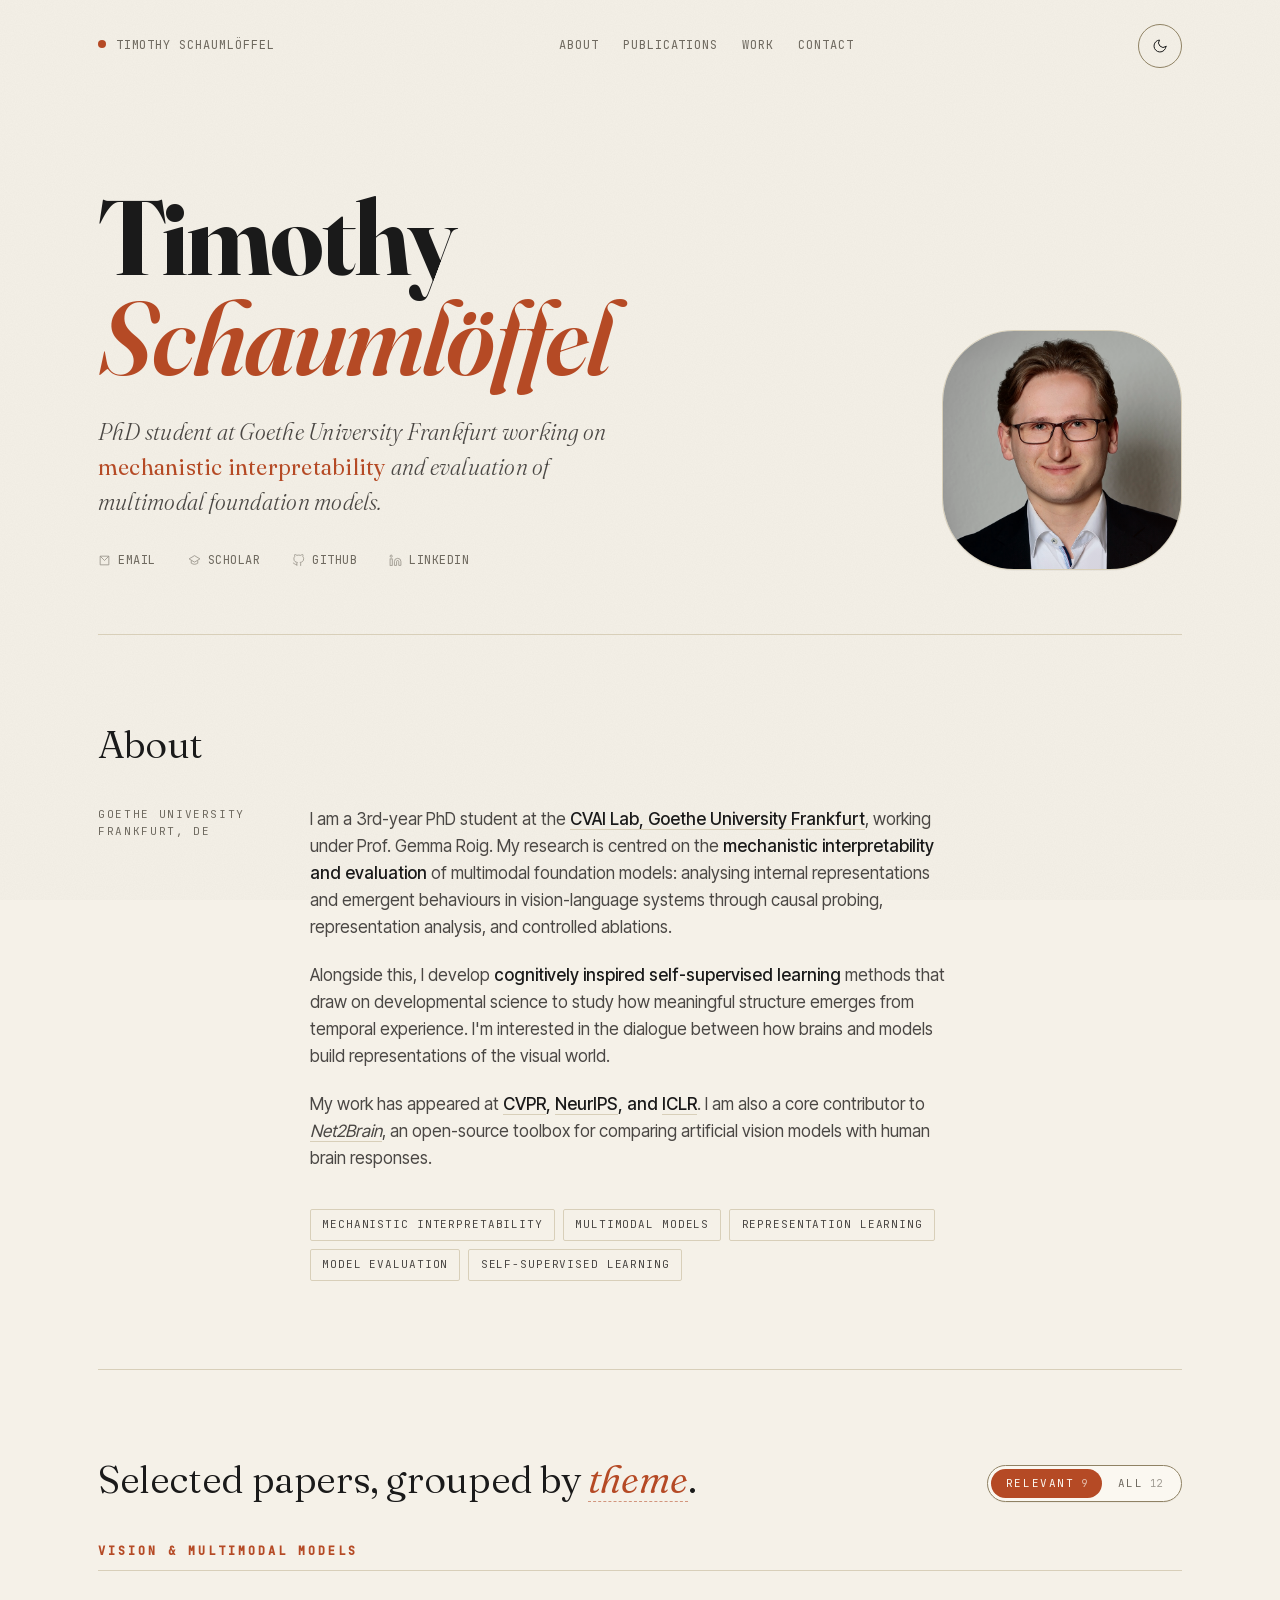
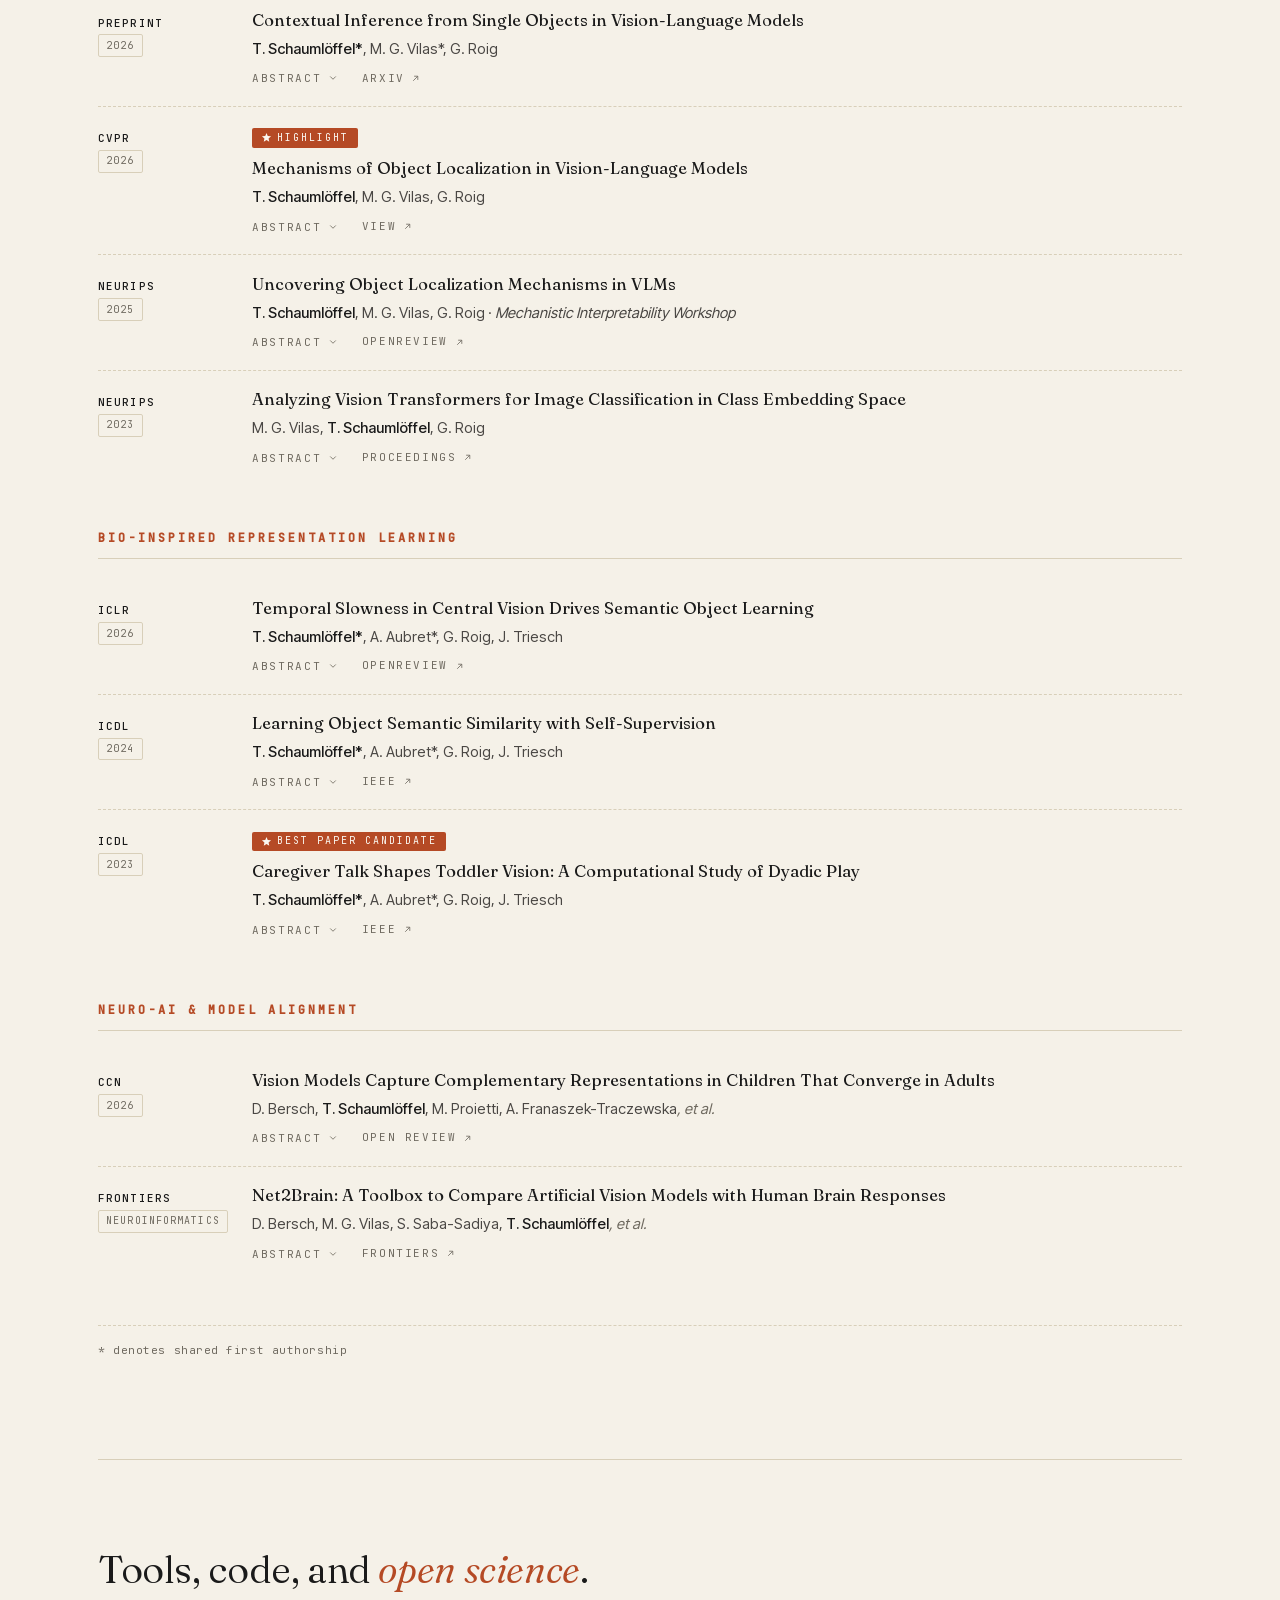
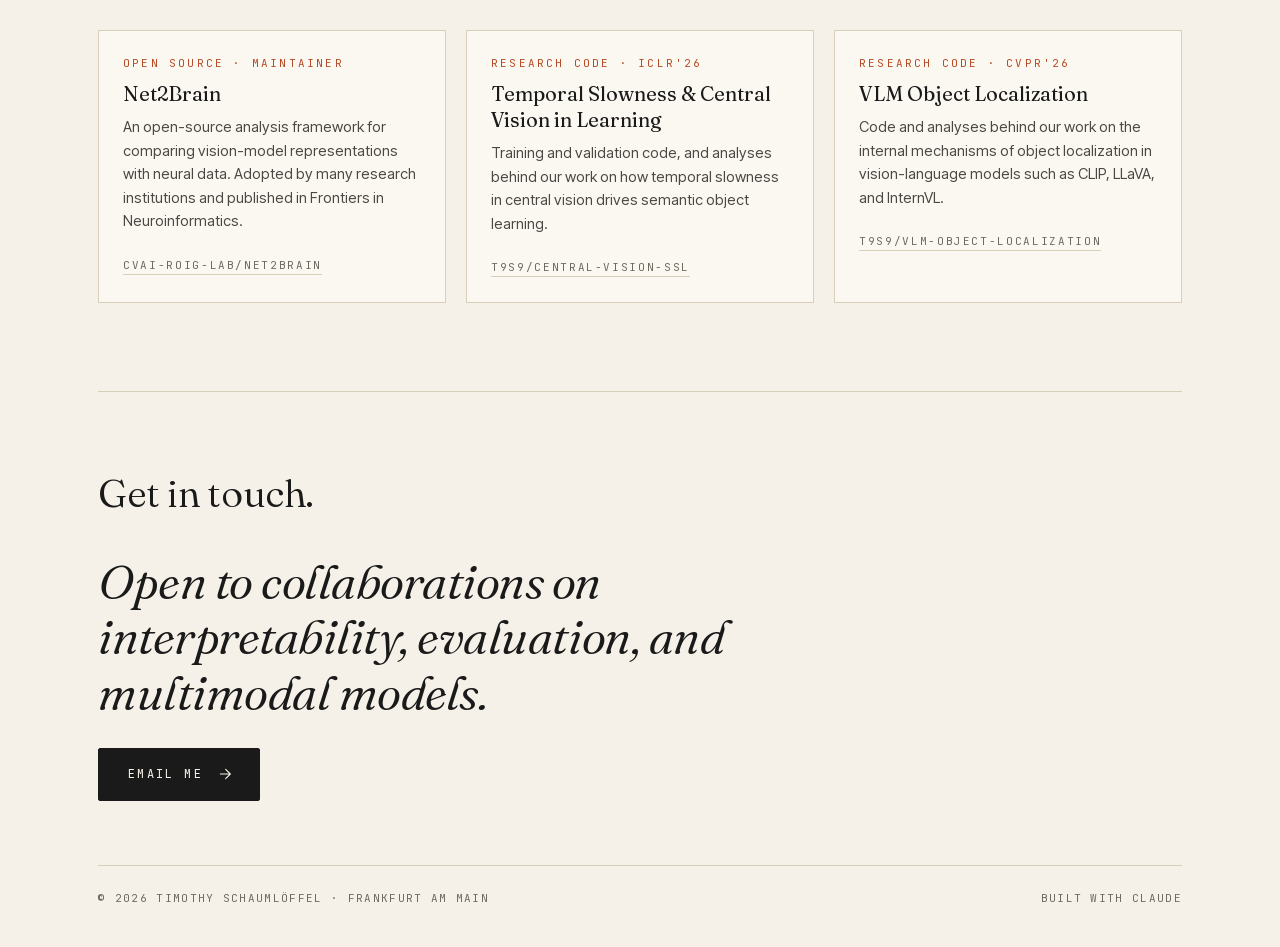
==== commit de0cf95e: "update" ====
--- a/index.html
+++ b/index.html
@@ -437,6 +437,9 @@
   }
   .about-prose p { margin: 0 0 1.2em; }
   .about-prose strong { color: var(--ink); font-weight: 500; }
+  /* Prose links point at papers/labs — give them a visible affordance. */
+  .about-prose a { border-bottom: 1px solid var(--rule); }
+  .about-prose a:hover { color: var(--accent); border-color: var(--accent); }
 
   .pull-quote {
     margin: 2.25rem 0 0;
@@ -763,6 +766,11 @@
     flex-wrap: wrap; gap: 1rem;
   }
   .foot-meta a:hover { color: var(--accent); }
+  /* Nods to the "* denotes shared first authorship" footnote in the publication list. */
+  .foot-credit { text-align: right; }
+  .foot-credit a { border-bottom: 1px solid var(--rule); }
+  .foot-credit a:hover { border-color: var(--accent); }
+  .foot-star { color: var(--accent); }
 
   /* ---------- Responsive ---------- */
   @media (max-width: 820px) {
@@ -979,7 +987,8 @@
 
         <p>Alongside this, I develop <strong>cognitively inspired self-supervised learning</strong> methods that draw on developmental science to study how meaningful structure emerges from temporal experience. I'm interested in the dialogue between how brains and models build representations of the visual world.</p>
 
-        <p>My work has appeared at <strong>CVPR, NeurIPS, and ICLR</strong>. I am also a core contributor to <em>Net2Brain</em>, an open-source toolbox for comparing artificial vision models with human brain responses.</p>
+        <!-- Each venue links to the paper it refers to; keep in sync with publications.json. -->
+        <p>My work has appeared at <strong><a href="https://arxiv.org/pdf/2605.19792" target="_blank" rel="noopener" title="Mechanisms of Object Localization in Vision-Language Models — CVPR 2026 (Highlight)">CVPR</a>, <a href="https://proceedings.neurips.cc/paper_files/paper/2023/file/7dd309df03d37643b96f5048b44da798-Paper-Conference.pdf" target="_blank" rel="noopener" title="Analyzing Vision Transformers for Image Classification in Class Embedding Space — NeurIPS 2023">NeurIPS</a>, and <a href="https://openreview.net/forum?id=tEezDE0vWt" target="_blank" rel="noopener" title="Temporal Slowness in Central Vision Drives Semantic Object Learning — ICLR 2026">ICLR</a></strong>. I am also a core contributor to <em><a href="https://www.frontiersin.org/journals/neuroinformatics/articles/10.3389/fninf.2025.1515873/full" target="_blank" rel="noopener" title="Net2Brain: A Toolbox to Compare Artificial Vision Models with Human Brain Responses — Frontiers in Neuroinformatics 2025">Net2Brain</a></em>, an open-source toolbox for comparing artificial vision models with human brain responses.</p>
 
         <div class="keyword-row">
           <span class="kw">Mechanistic Interpretability</span>
@@ -1081,6 +1090,7 @@
 
     <div class="foot-meta">
       <span>© <span id="year"></span> Timothy Schaumlöffel · Frankfurt am Main</span>
+      <span class="foot-credit">Built with Claude</span>
     </div>
   </footer>
   </main>
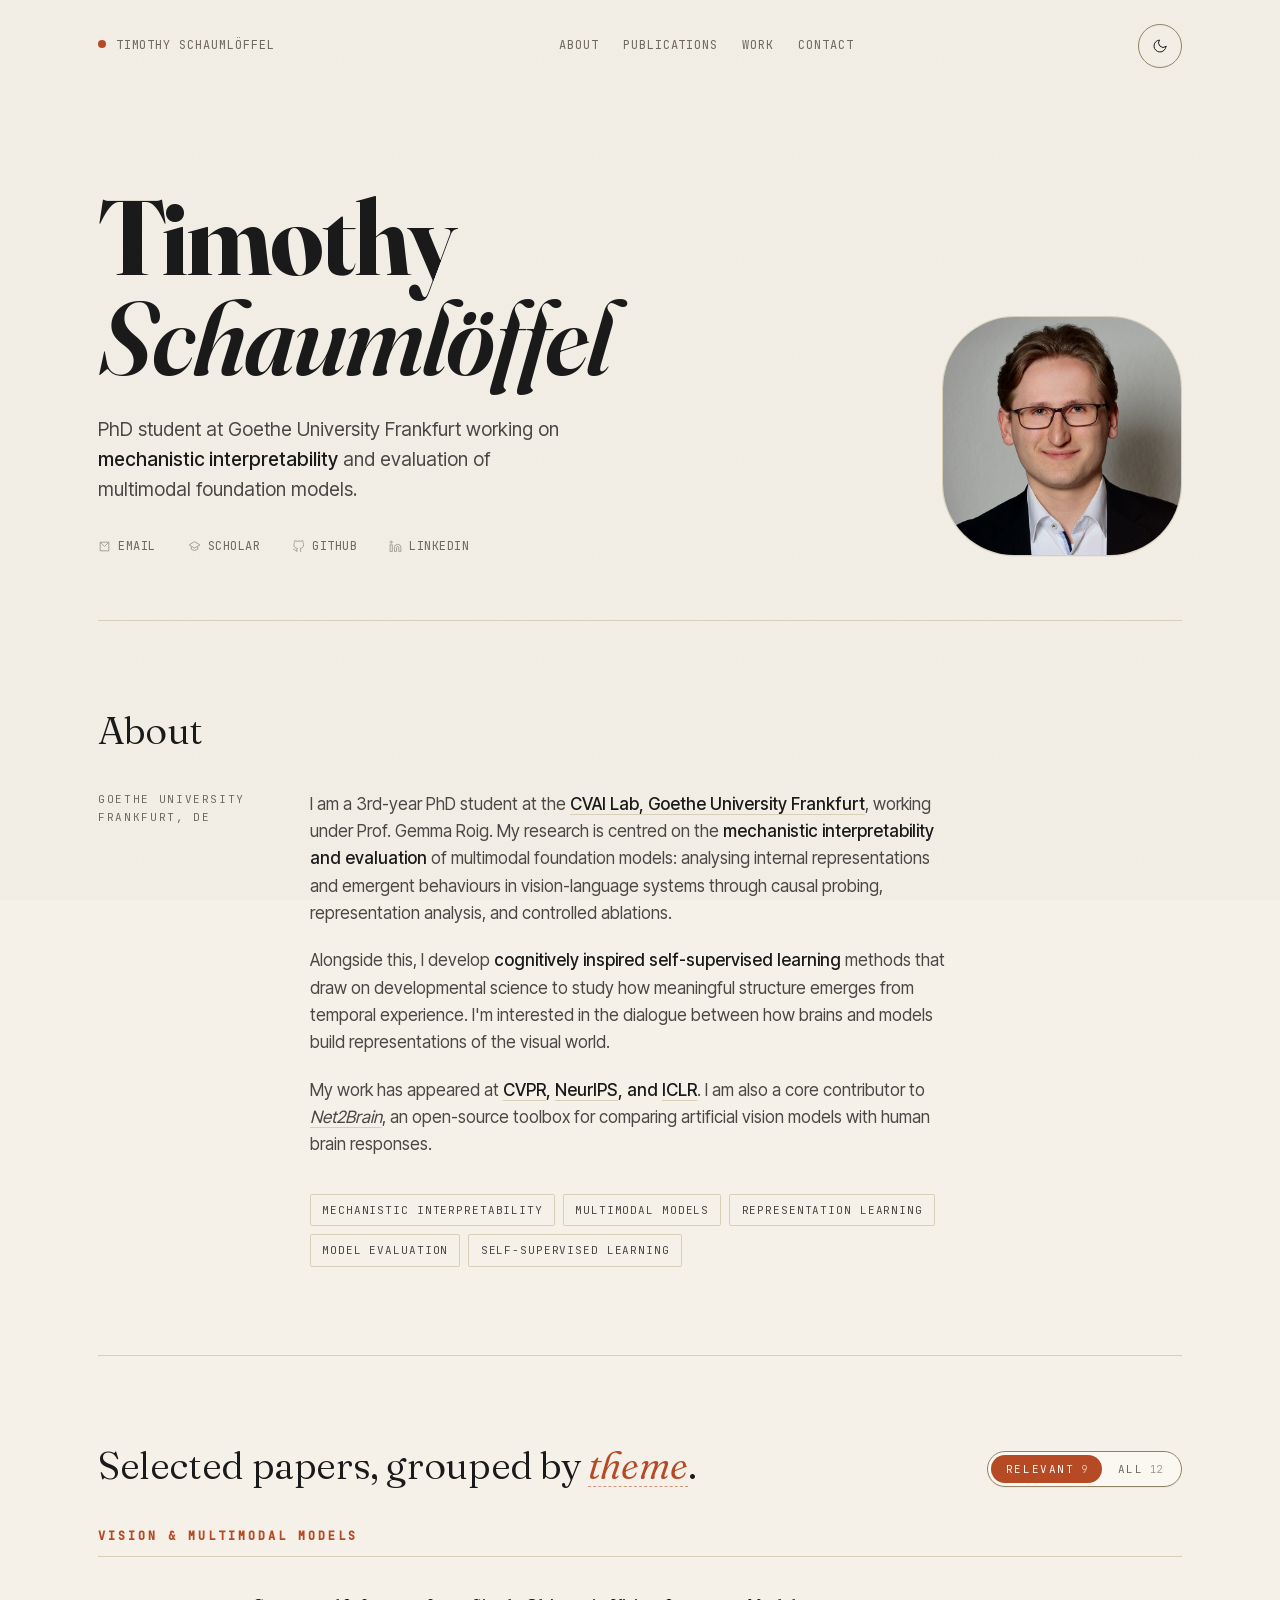
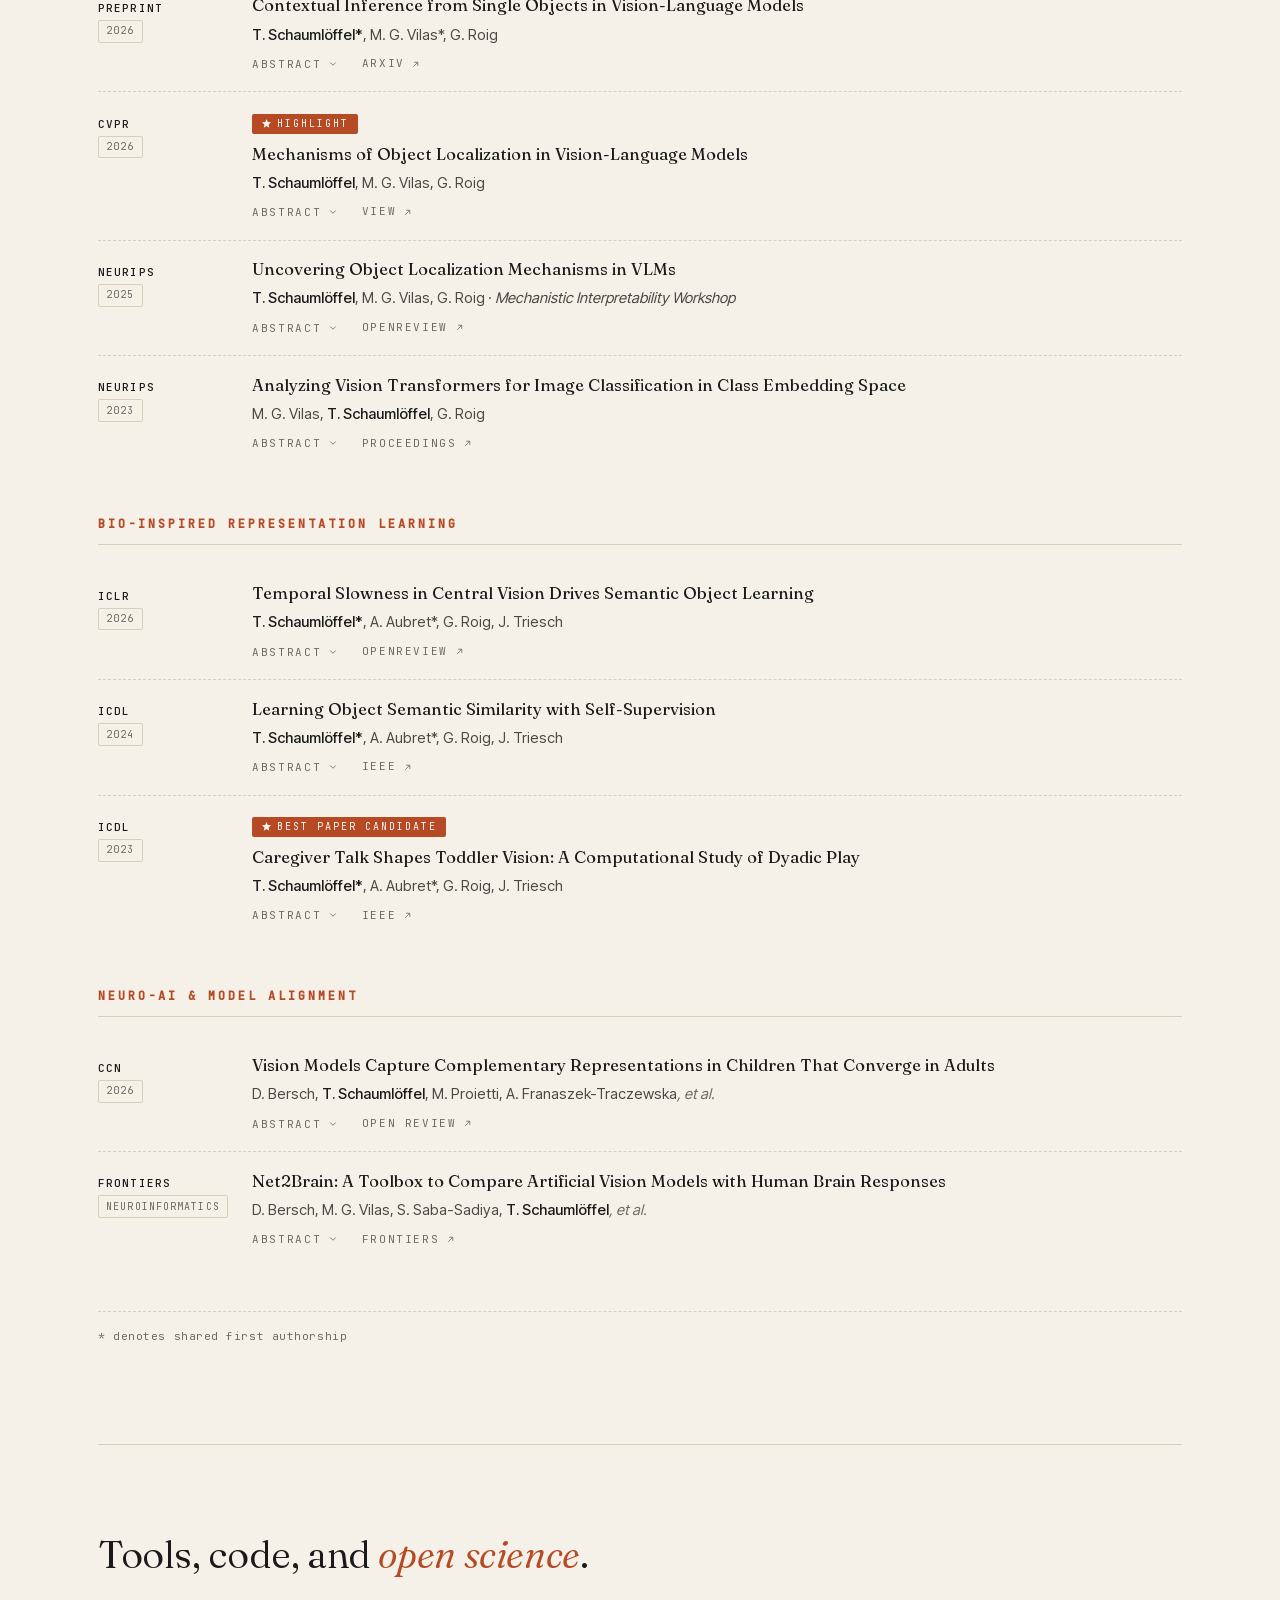
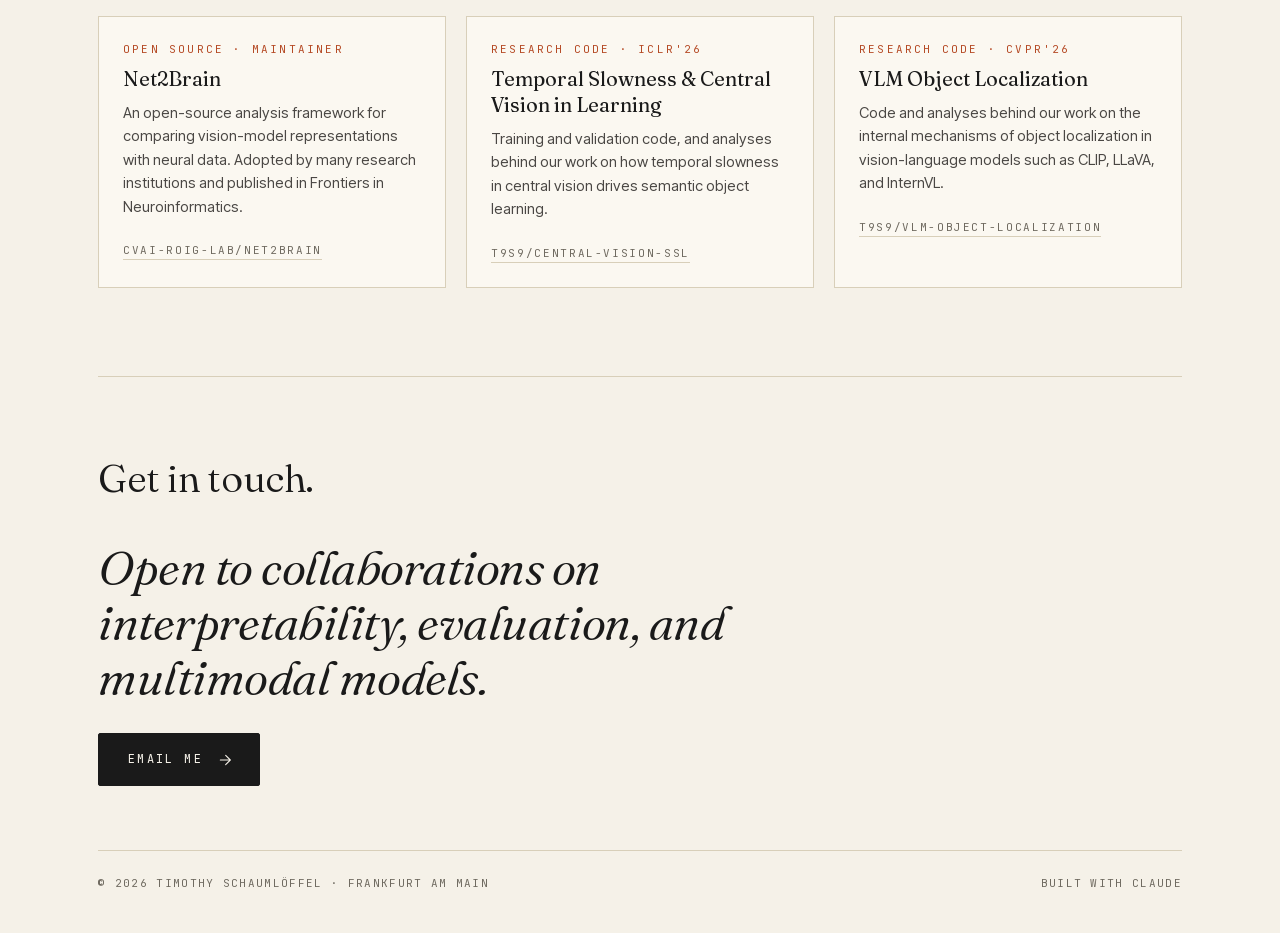
==== commit 592ebfc6: "update" ====
--- a/index.html
+++ b/index.html
@@ -7,7 +7,7 @@
 <meta name="description" content="Timothy Schaumlöffel, PhD student working on mechanistic interpretability and evaluation of multimodal foundation models." />
 
 <link rel="canonical" href="https://t9s9.github.io/" />
-<link rel="icon" href="data:image/svg+xml,%3Csvg xmlns='http://www.w3.org/2000/svg' viewBox='0 0 100 100'%3E%3Ccircle cx='50' cy='50' r='38' fill='%23b54a25'/%3E%3C/svg%3E" />
+<link rel="icon" href="data:image/svg+xml,%3Csvg xmlns='http://www.w3.org/2000/svg' viewBox='0 0 100 100'%3E%3Ccircle cx='50' cy='50' r='38' fill='%23b54a25'/%3E%3Ctext x='50' y='62' text-anchor='middle' font-family='Helvetica,Arial,sans-serif' font-size='36' font-weight='700' letter-spacing='1' fill='%23ffffff'%3ETS%3C/text%3E%3C/svg%3E" />
 <meta property="og:type" content="website" />
 <meta property="og:title" content="Timothy Schaumlöffel - Portfolio" />
 <meta property="og:description" content="Timothy Schaumlöffel, PhD student working on mechanistic interpretability and evaluation of multimodal foundation models." />
@@ -310,25 +310,25 @@
     margin: 0 0 1.75rem;
     font-variation-settings: "opsz" 144;
   }
-  h1.name .accent {
+  /* Two-tone name by style alone: roman surname-line against italic, same family, same ink.
+     Colour is no longer spent here, so the accent belongs to interactive states only. */
+  h1.name .surname {
     font-style: italic;
-    color: var(--accent);
     font-weight: 600;
   }
 
+  /* Sans against the serif name, and emphasis by weight rather than colour — the accent
+     stays a single moment in the hero (the surname). Mirrors `.about-prose strong`. */
   .hero-tag {
-    font-family: var(--serif);
-    font-size: clamp(1.15rem, 1.8vw, 1.5rem);
-    font-weight: 300;
-    font-style: italic;
-    line-height: 1.5;
+    font-family: var(--sans);
+    font-size: clamp(1.05rem, 1.5vw, 1.3rem);
+    font-weight: 400;
+    line-height: 1.55;
     color: var(--ink-soft);
-    max-width: 38ch;
+    max-width: 42ch;
     margin: 0 0 2rem;
-    font-variation-settings: "opsz" 72;
-    letter-spacing: .01em;
-  }
-  .hero-tag .accent { color: var(--accent); font-style: normal; font-weight: 400; }
+  }
+  .hero-tag strong { color: var(--ink); font-weight: 500; }
 
   .hero-meta {
     display: flex;
@@ -793,7 +793,9 @@
     }
     nav.topnav::-webkit-scrollbar { display: none; }
     nav.topnav a { white-space: nowrap; }
+    /* Single column: the affiliation meta repeats the first line of the prose, so drop it. */
     .about-grid { grid-template-columns: 1fr; gap: .75rem; }
+    .about-grid .col-meta { display: none; }
     /* Venue becomes an eyebrow above the title: one line, accent name, room below. */
     .pub { grid-template-columns: 1fr; gap: 0; }
     .venue {
@@ -940,8 +942,8 @@
   <!-- ============ HERO ============ -->
   <section class="hero reveal" aria-labelledby="hero-name">
     <div>
-      <h1 class="name" id="hero-name">Timothy<br/><span class="accent">Schaumlöffel</span></h1>
-      <p class="hero-tag">PhD student at Goethe University Frankfurt working on <span class="accent">mechanistic interpretability</span> and evaluation of multimodal foundation models.</p>
+      <h1 class="name" id="hero-name">Timothy<br/><span class="surname">Schaumlöffel</span></h1>
+      <p class="hero-tag">PhD student at Goethe University Frankfurt working on <strong>mechanistic interpretability</strong> and evaluation of multimodal foundation models.</p>
       <div class="hero-meta">
         <a href="mailto:schaumloeffel.tim@web.de">
           <svg aria-hidden="true" viewBox="0 0 24 24" fill="none" stroke="currentColor" stroke-width="1.5"><path d="M4 4h16v16H4z"/><path d="m4 4 8 8 8-8"/></svg>
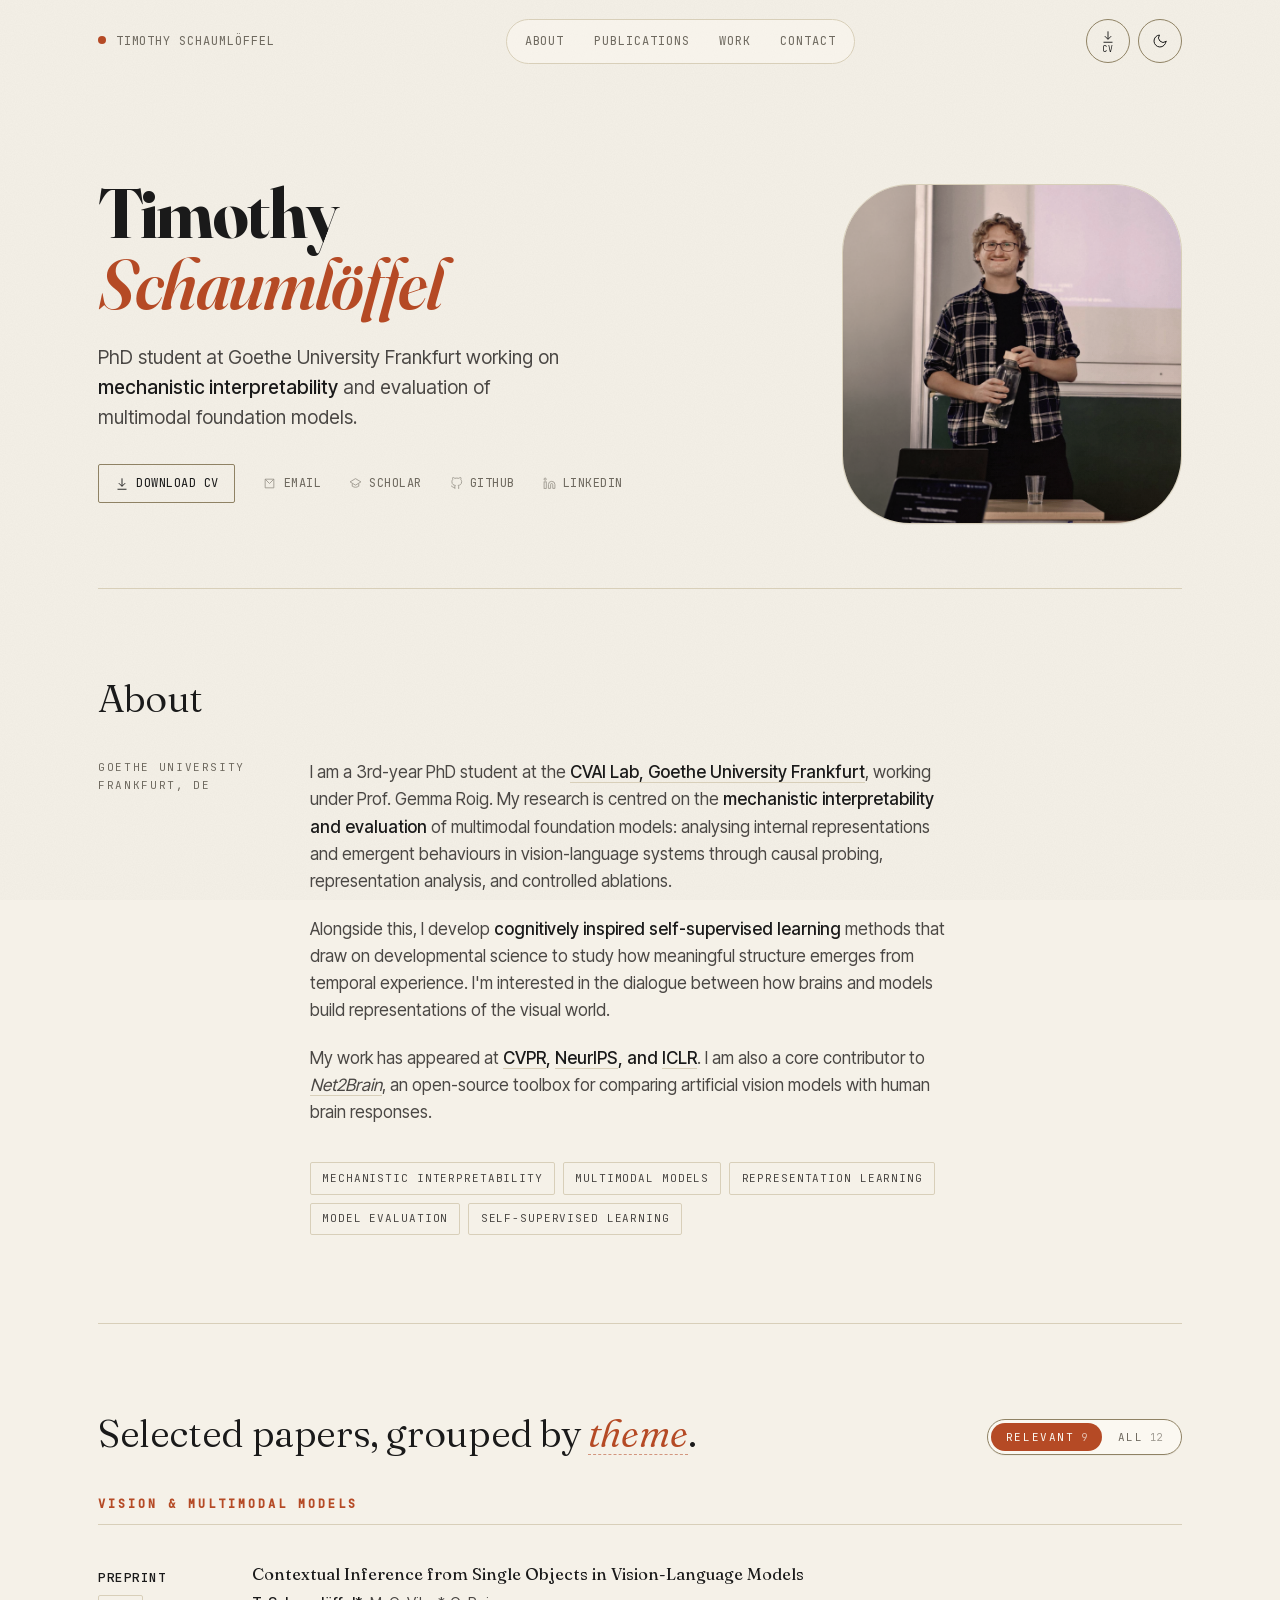
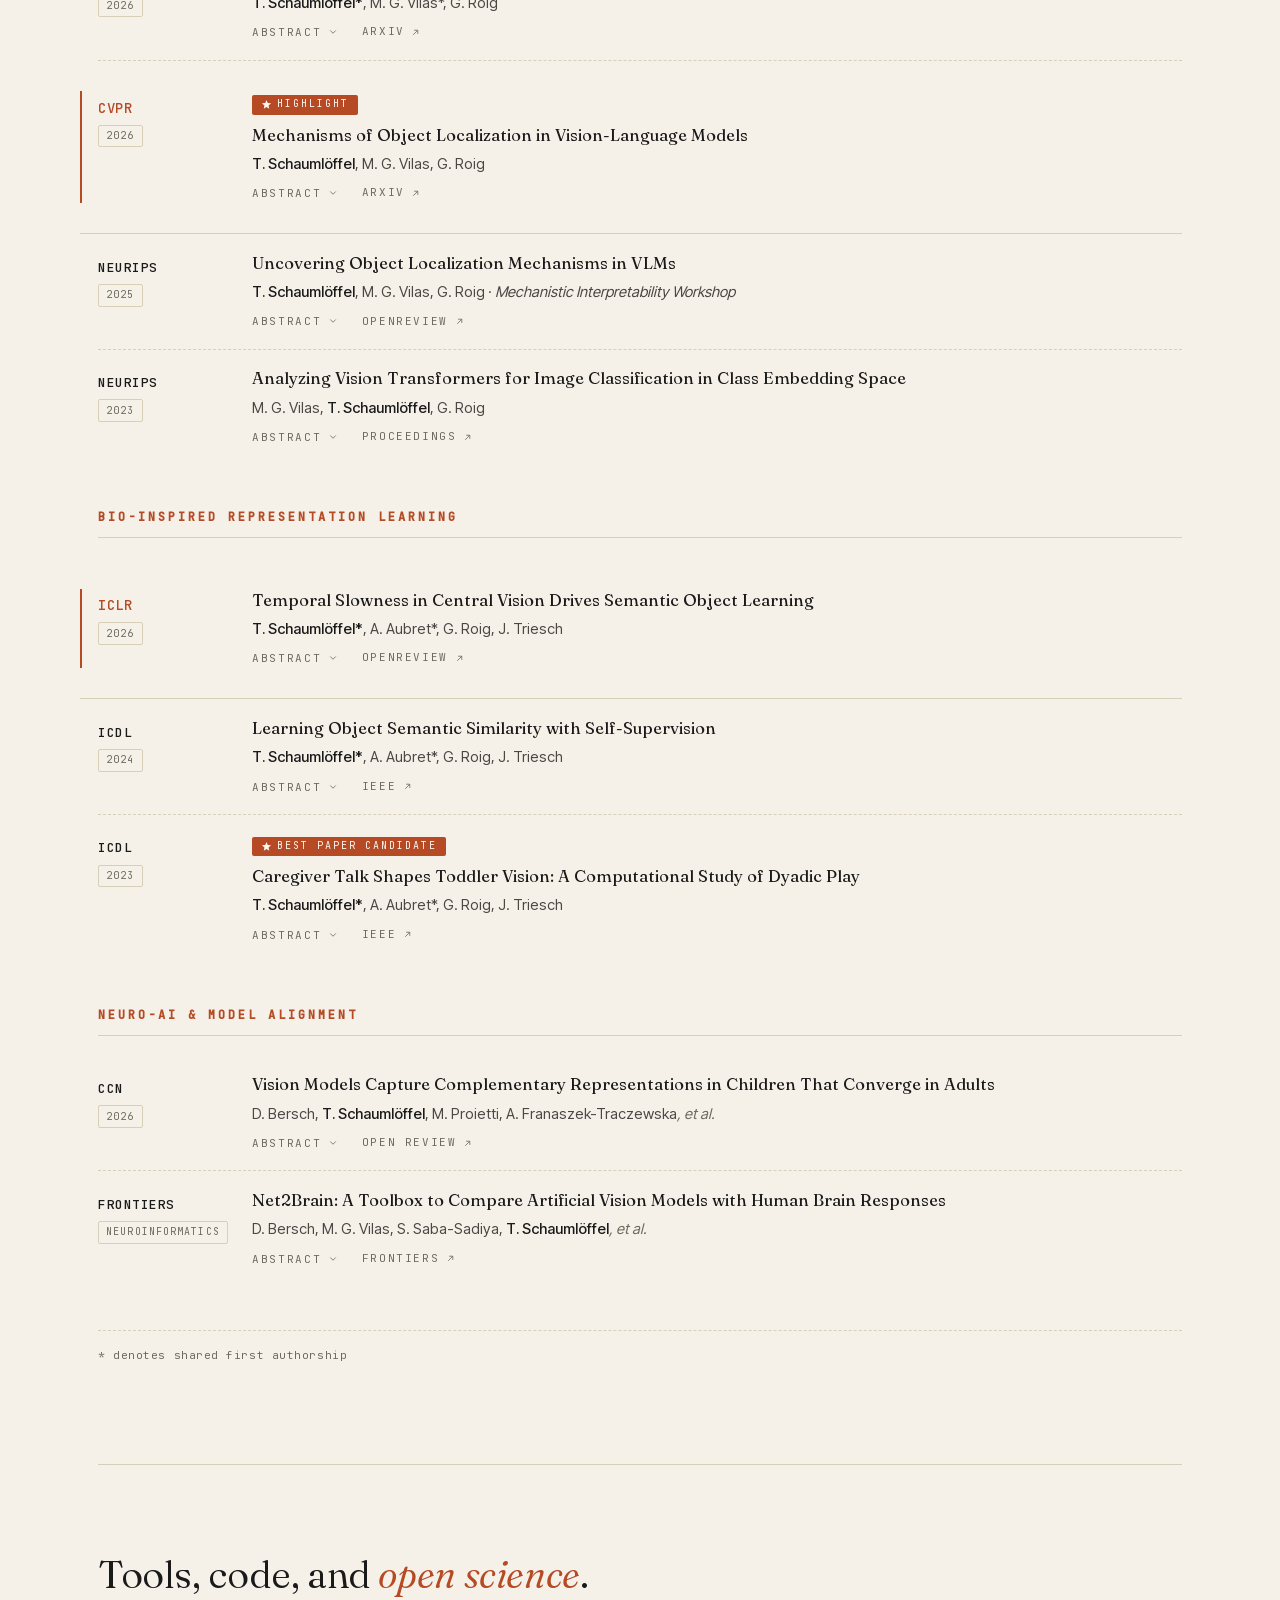
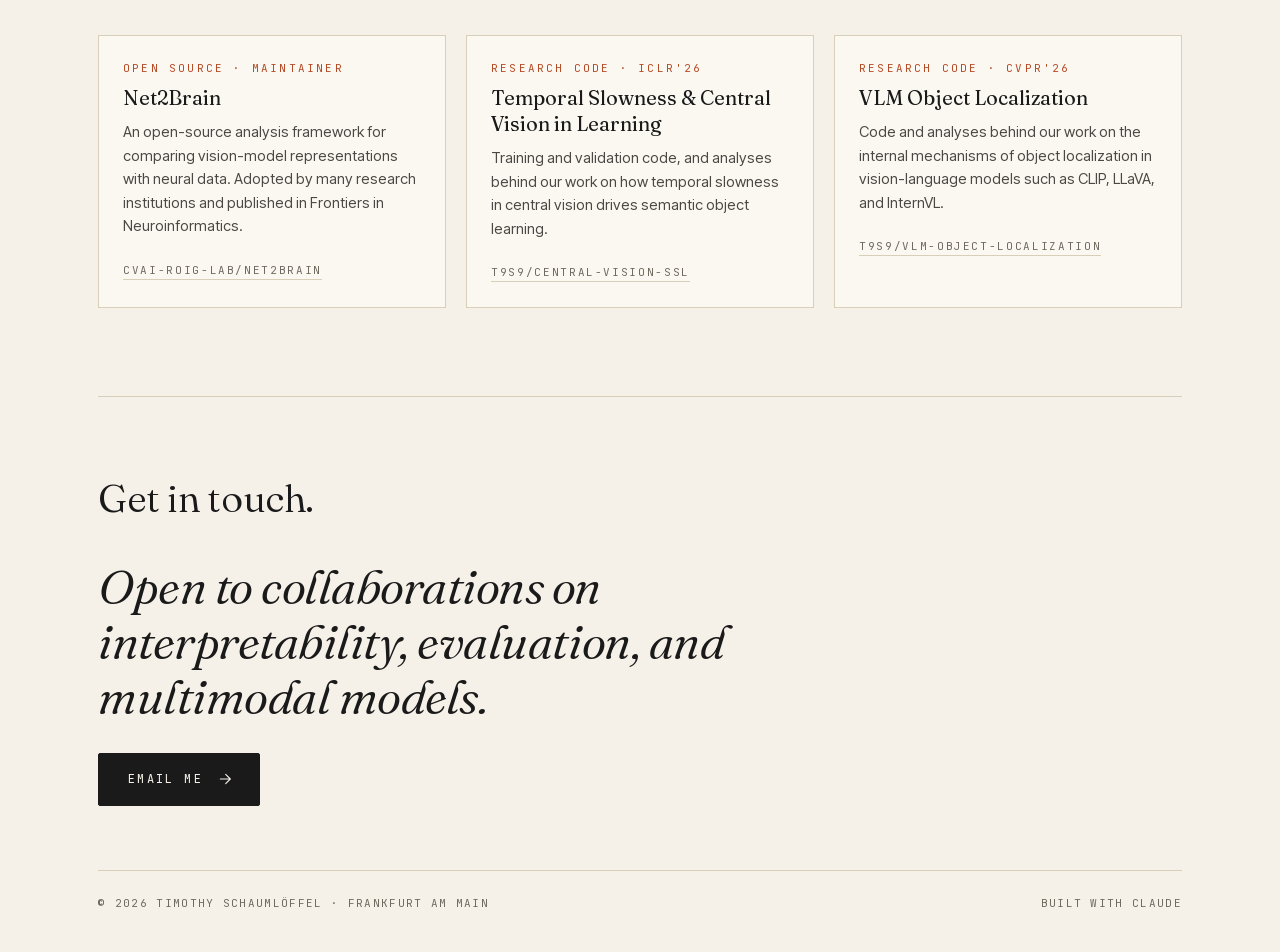
==== commit 9e3d2305: "update" ====
--- a/index.html
+++ b/index.html
@@ -3,20 +3,20 @@
 <head>
 <meta charset="UTF-8" />
 <meta name="viewport" content="width=device-width, initial-scale=1.0" />
-<title>Timothy Schaumlöffel - Portfolio</title>
+<title>Timothy Schaumlöffel — Mechanistic Interpretability of Multimodal Models</title>
 <meta name="description" content="Timothy Schaumlöffel, PhD student working on mechanistic interpretability and evaluation of multimodal foundation models." />
 
 <link rel="canonical" href="https://t9s9.github.io/" />
 <link rel="icon" href="data:image/svg+xml,%3Csvg xmlns='http://www.w3.org/2000/svg' viewBox='0 0 100 100'%3E%3Ccircle cx='50' cy='50' r='38' fill='%23b54a25'/%3E%3Ctext x='50' y='62' text-anchor='middle' font-family='Helvetica,Arial,sans-serif' font-size='36' font-weight='700' letter-spacing='1' fill='%23ffffff'%3ETS%3C/text%3E%3C/svg%3E" />
 <meta property="og:type" content="website" />
-<meta property="og:title" content="Timothy Schaumlöffel - Portfolio" />
+<meta property="og:title" content="Timothy Schaumlöffel — Mechanistic Interpretability of Multimodal Models" />
 <meta property="og:description" content="Timothy Schaumlöffel, PhD student working on mechanistic interpretability and evaluation of multimodal foundation models." />
 <meta property="og:url" content="https://t9s9.github.io/" />
-<meta property="og:image" content="https://t9s9.github.io/assets/portrait.jpg" />
+<meta property="og:image" content="https://t9s9.github.io/assets/portrait.jpeg" />
 <meta name="twitter:card" content="summary" />
-<meta name="twitter:title" content="Timothy Schaumlöffel - Portfolio" />
+<meta name="twitter:title" content="Timothy Schaumlöffel — Mechanistic Interpretability of Multimodal Models" />
 <meta name="twitter:description" content="Timothy Schaumlöffel, PhD student working on mechanistic interpretability and evaluation of multimodal foundation models." />
-<meta name="twitter:image" content="https://t9s9.github.io/assets/portrait.jpg" />
+<meta name="twitter:image" content="https://t9s9.github.io/assets/portrait.jpeg" />
 
 <script type="application/ld+json">
 {
@@ -24,7 +24,7 @@
   "@type": "Person",
   "name": "Timothy Schaumlöffel",
   "url": "https://t9s9.github.io/",
-  "image": "https://t9s9.github.io/assets/portrait.jpg",
+  "image": "https://t9s9.github.io/assets/portrait.jpeg",
   "jobTitle": "PhD Student",
   "affiliation": { "@type": "Organization", "name": "Goethe University Frankfurt" },
   "sameAs": [
@@ -57,894 +57,84 @@
 
 <!-- Every section starts at opacity 0 and is revealed by IntersectionObserver.
      Without JS that would leave a blank page, so opt out wholesale. -->
-<noscript><style>.reveal { opacity: 1 !important; transform: none !important; }</style></noscript>
-
-<style>
-  /* ---------- Fonts ---------- */
-  @font-face {
-    font-family: 'Fraunces';
-    font-style: italic;
-    font-weight: 300 700;
-    font-display: swap;
-    src: url(assets/fonts/fraunces-italic-latin.woff2) format('woff2');
-    unicode-range: U+0000-00FF, U+0131, U+0152-0153, U+02BB-02BC, U+02C6, U+02DA, U+02DC, U+0304, U+0308, U+0329, U+2000-206F, U+20AC, U+2122, U+2191, U+2193, U+2212, U+2215, U+FEFF, U+FFFD;
-  }
-  @font-face {
-    font-family: 'Fraunces';
-    font-style: italic;
-    font-weight: 300 700;
-    font-display: swap;
-    src: url(assets/fonts/fraunces-italic-latin-ext.woff2) format('woff2');
-    unicode-range: U+0100-02BA, U+02BD-02C5, U+02C7-02CC, U+02CE-02D7, U+02DD-02FF, U+0304, U+0308, U+0329, U+1D00-1DBF, U+1E00-1E9F, U+1EF2-1EFF, U+2020, U+20A0-20AB, U+20AD-20C0, U+2113, U+2C60-2C7F, U+A720-A7FF;
-  }
-  @font-face {
-    font-family: 'Fraunces';
-    font-style: normal;
-    font-weight: 300 700;
-    font-display: swap;
-    src: url(assets/fonts/fraunces-normal-latin.woff2) format('woff2');
-    unicode-range: U+0000-00FF, U+0131, U+0152-0153, U+02BB-02BC, U+02C6, U+02DA, U+02DC, U+0304, U+0308, U+0329, U+2000-206F, U+20AC, U+2122, U+2191, U+2193, U+2212, U+2215, U+FEFF, U+FFFD;
-  }
-  @font-face {
-    font-family: 'Fraunces';
-    font-style: normal;
-    font-weight: 300 700;
-    font-display: swap;
-    src: url(assets/fonts/fraunces-normal-latin-ext.woff2) format('woff2');
-    unicode-range: U+0100-02BA, U+02BD-02C5, U+02C7-02CC, U+02CE-02D7, U+02DD-02FF, U+0304, U+0308, U+0329, U+1D00-1DBF, U+1E00-1E9F, U+1EF2-1EFF, U+2020, U+20A0-20AB, U+20AD-20C0, U+2113, U+2C60-2C7F, U+A720-A7FF;
-  }
-  @font-face {
-    font-family: 'Inter Tight';
-    font-style: normal;
-    font-weight: 400 500;
-    font-display: swap;
-    src: url(assets/fonts/inter-tight-normal-latin.woff2) format('woff2');
-    unicode-range: U+0000-00FF, U+0131, U+0152-0153, U+02BB-02BC, U+02C6, U+02DA, U+02DC, U+0304, U+0308, U+0329, U+2000-206F, U+20AC, U+2122, U+2191, U+2193, U+2212, U+2215, U+FEFF, U+FFFD;
-  }
-  @font-face {
-    font-family: 'Inter Tight';
-    font-style: normal;
-    font-weight: 400 500;
-    font-display: swap;
-    src: url(assets/fonts/inter-tight-normal-latin-ext.woff2) format('woff2');
-    unicode-range: U+0100-02BA, U+02BD-02C5, U+02C7-02CC, U+02CE-02D7, U+02DD-02FF, U+0304, U+0308, U+0329, U+1D00-1DBF, U+1E00-1E9F, U+1EF2-1EFF, U+2020, U+20A0-20AB, U+20AD-20C0, U+2113, U+2C60-2C7F, U+A720-A7FF;
-  }
-  @font-face {
-    font-family: 'JetBrains Mono';
-    font-style: normal;
-    font-weight: 400 500;
-    font-display: swap;
-    src: url(assets/fonts/jetbrains-mono-normal-latin.woff2) format('woff2');
-    unicode-range: U+0000-00FF, U+0131, U+0152-0153, U+02BB-02BC, U+02C6, U+02DA, U+02DC, U+0304, U+0308, U+0329, U+2000-206F, U+20AC, U+2122, U+2191, U+2193, U+2212, U+2215, U+FEFF, U+FFFD;
-  }
-  @font-face {
-    font-family: 'JetBrains Mono';
-    font-style: normal;
-    font-weight: 400 500;
-    font-display: swap;
-    src: url(assets/fonts/jetbrains-mono-normal-latin-ext.woff2) format('woff2');
-    unicode-range: U+0100-02BA, U+02BD-02C5, U+02C7-02CC, U+02CE-02D7, U+02DD-02FF, U+0304, U+0308, U+0329, U+1D00-1DBF, U+1E00-1E9F, U+1EF2-1EFF, U+2020, U+20A0-20AB, U+20AD-20C0, U+2113, U+2C60-2C7F, U+A720-A7FF;
-  }
-
-  /* ---------- Tokens ---------- */
-  :root {
-    --bg:        #f5f1e8;
-    --bg-soft:   #ede6d6;
-    --paper:    #fbf8f1;
-    --ink:      #1a1a1a;
-    --ink-soft: #4a4744;
-    --ink-mute: #6f6a60;          
-    --rule:     #d8cfb9;
-    --rule-strong: #8f8264;       /* borders on controls — meets 3:1 for non-text contrast */
-    --accent:   #b54a25;
-    --accent-soft: #d97a4a;
-    --shadow:   0 1px 0 rgba(26,26,26,.04);
-
-    --serif: "Fraunces", "Iowan Old Style", Georgia, serif;
-    --sans:  "Inter Tight", system-ui, -apple-system, "Segoe UI", sans-serif;
-    --mono:  "JetBrains Mono", ui-monospace, Menlo, monospace;
-  }
-
-  [data-theme="dark"] {
-    --bg:       #15171a;
-    --bg-soft:  #1e2125;
-    --paper:    #1a1c1f;
-    --ink:      #ece7dc;
-    --ink-soft: #b8b3a8;
-    --ink-mute: #9a958a;          
-    --rule:     #2c2f33;
-    --rule-strong: #646b75;
-    --accent:   #e0926a;
-    --accent-soft: #f0a784;
-    --shadow:   0 1px 0 rgba(0,0,0,.3);
-  }
-
-  /* ---------- Reset ---------- */
-  *, *::before, *::after { box-sizing: border-box; }
-
-  /* Smooth scroll only when motion is OK */
-  @media (prefers-reduced-motion: no-preference) {
-    html { scroll-behavior: smooth; }
-  }
-
-  body {
-    margin: 0;
-    background: var(--bg);
-    color: var(--ink);
-    font-family: var(--sans);
-    font-size: 17px;
-    line-height: 1.6;
-    -webkit-font-smoothing: antialiased;
-    -moz-osx-font-smoothing: grayscale;
-    overflow-x: hidden;
-  }
-  /* Only cross-fade once the page is up, so the initial theme paint is instant. */
-  html.theme-ready body { transition: background-color .4s ease, color .4s ease; }
-  a { color: inherit; text-decoration: none; transition: color .2s ease; }
-  a:hover { color: var(--accent); }
-  ::selection { background: var(--accent); color: var(--paper); }
-
-  /* Focus styles for keyboard users */
-  :focus { outline: none; }
-  :focus-visible {
-    outline: 2px solid var(--accent);
-    outline-offset: 3px;
-    border-radius: 2px;
-  }
-
-  /* Announced to screen readers, invisible on screen */
-  .visually-hidden {
-    position: absolute;
-    width: 1px; height: 1px;
-    margin: -1px; padding: 0;
-    overflow: hidden;
-    clip-path: inset(50%);
-    white-space: nowrap;
-    border: 0;
-  }
-
-  /* Skip link */
-  .skip-link {
-    position: absolute;
-    left: -9999px;
-    top: 0;
-    z-index: 999;
-    padding: .75rem 1.25rem;
-    background: var(--ink);
-    color: var(--bg);
-    font-family: var(--mono);
-    font-size: 12px;
-    letter-spacing: .15em;
-    text-transform: uppercase;
-  }
-  .skip-link:focus {
-    left: 1rem;
-    top: 1rem;
-  }
-
-  /* Subtle paper grain */
-  body::before {
-    content: "";
-    position: fixed; inset: 0;
-    pointer-events: none;
-    z-index: 0;
-    opacity: .35;
-    background-image: url("data:image/svg+xml;utf8,<svg xmlns='http://www.w3.org/2000/svg' width='200' height='200'><filter id='n'><feTurbulence type='fractalNoise' baseFrequency='.9' numOctaves='2' stitchTiles='stitch'/><feColorMatrix values='0 0 0 0 0  0 0 0 0 0  0 0 0 0 0  0 0 0 .07 0'/></filter><rect width='100%' height='100%' filter='url(%23n)'/></svg>");
-    mix-blend-mode: multiply;
-  }
-  [data-theme="dark"] body::before { mix-blend-mode: screen; opacity: .25; }
-
-  /* ---------- Layout ---------- */
-  .wrap {
-    max-width: 1180px;
-    margin: 0 auto;
-    padding: 0 clamp(1.25rem, 4vw, 3rem);
-    position: relative;
-    z-index: 1;
-  }
-
-  /* ---------- Top bar ---------- */
-  header.top {
-    padding: 1.5rem 0;
-    display: flex;
-    justify-content: space-between;
-    align-items: center;
-    font-family: var(--mono);
-    font-size: 12px;
-    letter-spacing: .08em;
-    text-transform: uppercase;
-    color: var(--ink-mute);
-  }
-  .mark {
-    display: flex; align-items: baseline; gap: .6rem;
-  }
-  .mark-dot {
-    display: inline-block;
-    width: 8px; height: 8px;
-    border-radius: 50%;
-    background: var(--accent);
-    transform: translateY(-1px);
-  }
-  nav.topnav { display: flex; gap: 1.5rem; }
-  nav.topnav a:hover { color: var(--ink); }
-
-  .theme-toggle {
-    background: transparent;
-    border: 1px solid var(--rule-strong);
-    border-radius: 999px;
-    width: 44px; height: 44px;         
-    cursor: pointer;
-    color: var(--ink);
-    display: inline-flex;
-    align-items: center;
-    justify-content: center;
-    transition: all .25s ease;
-  }
-  .theme-toggle:hover {
-    border-color: var(--accent);
-    color: var(--accent);
-    transform: rotate(15deg);
-  }
-  .theme-toggle svg { width: 16px; height: 16px; }
-  .theme-toggle .sun { display: none; }
-  [data-theme="dark"] .theme-toggle .sun { display: block; }
-  [data-theme="dark"] .theme-toggle .moon { display: none; }
-
-  /* ---------- Hero ---------- */
-  .hero {
-    display: grid;
-    grid-template-columns: 2fr 1fr;
-    gap: clamp(2rem, 5vw, 4.5rem);
-    align-items: end;
-    padding: clamp(3rem, 8vw, 6rem) 0 clamp(2rem, 5vw, 4rem);
-    border-bottom: 1px solid var(--rule);
-    position: relative;
-  }
-
-  h1.name {
-    font-family: var(--serif);
-    font-weight: 700;
-    font-size: clamp(3rem, 8.2vw, 7rem);
-    line-height: .95;
-    letter-spacing: -.02em;
-    margin: 0 0 1.75rem;
-    font-variation-settings: "opsz" 144;
-  }
-  /* Two-tone name by style alone: roman surname-line against italic, same family, same ink.
-     Colour is no longer spent here, so the accent belongs to interactive states only. */
-  h1.name .surname {
-    font-style: italic;
-    font-weight: 600;
-  }
-
-  /* Sans against the serif name, and emphasis by weight rather than colour — the accent
-     stays a single moment in the hero (the surname). Mirrors `.about-prose strong`. */
-  .hero-tag {
-    font-family: var(--sans);
-    font-size: clamp(1.05rem, 1.5vw, 1.3rem);
-    font-weight: 400;
-    line-height: 1.55;
-    color: var(--ink-soft);
-    max-width: 42ch;
-    margin: 0 0 2rem;
-  }
-  .hero-tag strong { color: var(--ink); font-weight: 500; }
-
-  .hero-meta {
-    display: flex;
-    flex-wrap: wrap;
-    gap: 1.25rem 2rem;
-    font-family: var(--mono);
-    font-size: 12px;
-    letter-spacing: .04em;
-    color: var(--ink-mute);
-    text-transform: uppercase;
-  }
-  .hero-meta a { display: inline-flex; align-items: center; gap: .45rem; }
-  .hero-meta a:hover { color: var(--ink); }
-  .hero-meta svg { width: 13px; height: 13px; opacity: .7; }
-
-  .portrait {
-    position: relative;
-    aspect-ratio: 1 / 1;
-    max-width: 240px;
-    margin-left: auto;
-    border: 1px solid var(--rule);
-    background: var(--paper);
-    overflow: hidden;
-    box-shadow: var(--shadow);
-    border-radius: 30%;
-  }
-  .portrait::after {
-    content: "";
-    position: absolute; inset: 0;
-    background:
-      linear-gradient(135deg, transparent 60%, rgba(181,74,37,.08) 100%);
-    pointer-events: none;
-  }
-  .portrait img {
-    width: 100%; height: 100%;
-    object-fit: cover;
-    display: block;
-    filter: grayscale(20%) contrast(1.02);
-  }
-  .portrait .ph {
-    position: absolute; inset: 0;
-    display: flex; align-items: center; justify-content: center;
-    flex-direction: column; gap: .75rem;
-    color: var(--ink-mute);
-    font-family: var(--mono);
-    font-size: 11px;
-    letter-spacing: .15em;
-    text-transform: uppercase;
-    text-align: center;
-    padding: 1rem;
-  }
-  .portrait .ph svg { width: 56px; height: 56px; opacity: .35; }
-
-  /* ---------- Sections ---------- */
-  section.block {
-    padding: clamp(3rem, 7vw, 5.5rem) 0;
-    border-bottom: 1px solid var(--rule);
-    position: relative;
-  }
-  .section-head {
-    margin-bottom: 2.5rem;
-    display: flex;
-    flex-wrap: wrap;
-    align-items: flex-end;
-    justify-content: space-between;
-    gap: 1rem 2rem;
-  }
-  h2.section-title {
-    font-family: var(--serif);
-    font-weight: 350;
-    font-size: clamp(1.6rem, 3vw, 2.4rem);
-    line-height: 1.1;
-    letter-spacing: -.01em;
-    margin: 0;
-    min-width: 0;
-  }
-  h2.section-title em { font-style: italic; color: var(--accent); }
-
-  /* A word in the heading that behaves like a switch — reads as type, not chrome. */
-  .title-toggle {
-    font: inherit;
-    font-style: italic;
-    color: var(--accent);
-    background: none;
-    border: 0;
-    padding: 0;
-    margin: 0;
-    cursor: pointer;
-    border-bottom: 1px dashed var(--accent);
-    border-bottom-color: color-mix(in srgb, var(--accent) 55%, transparent);
-    transition: border-bottom-color .2s ease, opacity .2s ease;
-  }
-  .title-toggle:hover { border-bottom-style: solid; border-bottom-color: var(--accent); }
-  .title-toggle:active { opacity: .7; }
-
-  /* ---------- About ---------- */
-  .about-grid {
-    display: grid;
-    grid-template-columns: 180px 1fr;
-    gap: 2rem;
-  }
-  .about-grid .col-meta { font-family: var(--mono); font-size: 11px; letter-spacing: .15em; text-transform: uppercase; color: var(--ink-mute); }
-  .about-prose {
-    max-width: 64ch;
-    color: var(--ink-soft);
-  }
-  .about-prose p { margin: 0 0 1.2em; }
-  .about-prose strong { color: var(--ink); font-weight: 500; }
-  /* Prose links point at papers/labs — give them a visible affordance. */
-  .about-prose a { border-bottom: 1px solid var(--rule); }
-  .about-prose a:hover { color: var(--accent); border-color: var(--accent); }
-
-  .pull-quote {
-    margin: 2.25rem 0 0;
-    padding: 1.5rem 0 1.5rem 1.75rem;
-    border-left: 2px solid var(--accent);
-    font-family: var(--serif);
-    font-style: italic;
-    font-weight: 350;
-    font-size: 1.35rem;
-    line-height: 1.4;
-    color: var(--ink);
-    max-width: 50ch;
-  }
-
-  .keyword-row {
-    margin-top: 2.25rem;
-    display: flex; flex-wrap: wrap; gap: .5rem;
-  }
-  .kw {
-    font-family: var(--mono);
-    font-size: 11px;
-    letter-spacing: .08em;
-    text-transform: uppercase;
-    padding: .4rem .7rem;
-    border: 1px solid var(--rule);
-    border-radius: 2px;
-    color: var(--ink-soft);
-  }
-
-  /* ---------- Publications ---------- */
-  /* Segmented control: relevant papers by default, everything on request. */
-  .pub-filter {
-    display: inline-flex;
-    padding: 3px;
-    border: 1px solid var(--rule-strong);
-    border-radius: 999px;
-    background: var(--paper);
-    box-shadow: var(--shadow);
-    flex: none;
-  }
-  .pub-filter[hidden] { display: none; }   /* class beats the UA [hidden] rule */
-  .pub-filter button {
-    display: inline-flex;
-    align-items: baseline;
-    gap: .4rem;
-    font-family: var(--mono);
-    font-size: 11px;
-    letter-spacing: .14em;
-    text-transform: uppercase;
-    white-space: nowrap;
-    padding: .45rem .95rem;
-    border: 0;
-    border-radius: 999px;
-    background: none;
-    color: var(--ink-mute);
-    cursor: pointer;
-    transition: color .2s ease, background-color .25s ease;
-  }
-  .pub-filter button:hover { color: var(--ink); }
-  .pub-filter button[aria-pressed="true"] {
-    background: var(--accent);
-    color: var(--paper);
-  }
-  .pub-filter .count {
-    font-size: 10px;
-    letter-spacing: .06em;
-    opacity: .65;
-    font-variant-numeric: tabular-nums;
-  }
-
-  .pub-group { margin-bottom: 2.75rem; }
-  .pub-group:last-child { margin-bottom: 0; }
-  .pub-group-title {
-    font-family: var(--mono);
-    font-size: 12px;
-    letter-spacing: .25em;
-    text-transform: uppercase;
-    color: var(--accent);
-    margin: 0 0 1.25rem;
-    padding-bottom: .6rem;
-    border-bottom: 1px solid var(--rule);
-    display: flex; align-items: center; gap: .75rem;
-  }
-
-  .pub {
-    display: grid;
-    grid-template-columns: 130px 1fr;
-    gap: 1.5rem;
-    padding: 1.1rem 0;
-    border-bottom: 1px dashed var(--rule);
-    transition: padding-left .25s ease;
-  }
-  .pub:last-child, .pub.highlight:last-child { border-bottom: none; }
-  .pub:hover { padding-left: .35rem; }
-  .pub:hover .pub-title { color: var(--accent); }
-
-  .venue {
-    font-family: var(--mono);
-    font-size: 11px;
-    letter-spacing: .1em;
-    text-transform: uppercase;
-    color: var(--ink-mute);
-    padding-top: .35rem;
-  }
-  .venue strong {
-    color: var(--ink);
-    font-weight: 500;
-    display: block;
-    margin-bottom: .15rem;
-  }
-  .venue-tag {
-    display: inline-block;
-    padding: .15rem .45rem;
-    border: 1px solid var(--rule);
-    border-radius: 2px;
-    font-size: 10px;
-  }
-
-  .pub-title {
-    font-family: var(--serif);
-    font-weight: 400;
-    font-size: 1.05rem;
-    line-height: 1.4;
-    margin: 0 0 .35rem;
-    color: var(--ink);
-    transition: color .2s ease;
-    font-variation-settings: "opsz" 36;
-  }
-  .pub-authors {
-    font-size: .92rem;
-    color: var(--ink-soft);
-    line-height: 1.5;
-  }
-  .pub-authors b { color: var(--ink); font-weight: 500; }
-  .pub-link {
-    display: inline-flex;
-    align-items: center;
-    gap: .35rem;
-    font-family: var(--mono);
-    font-size: 11px;
-    letter-spacing: .15em;
-    text-transform: uppercase;
-    color: var(--ink-mute);
-    margin-top: .5rem;
-    border-bottom: 1px solid transparent;
-  }
-  .pub-link:hover {
-    color: var(--accent);
-    border-bottom-color: var(--accent);
-  }
-  .pub-link svg { width: 11px; height: 11px; }
-
-  .pub-note {
-    font-family: var(--mono);
-    font-size: 11px;
-    letter-spacing: .05em;
-    color: var(--ink-mute);
-    margin-top: 2rem;
-    padding-top: 1rem;
-    border-top: 1px dashed var(--rule);
-  }
-
-  .pub-status {
-    font-family: var(--mono);
-    font-size: 12px;
-    letter-spacing: .05em;
-    color: var(--ink-mute);
-    margin: 0;
-  }
-  .pub-status a { border-bottom: 1px solid var(--rule); }
-  .pub-status a:hover { border-color: var(--accent); }
-
-  /* Highlight pub */
-  .pub.highlight {
-    background: linear-gradient(90deg, color-mix(in srgb, var(--accent) 6%, transparent), transparent 60%);
-    margin: .35rem -1rem;
-    padding: 1.25rem 1rem;
-    border-left: 2px solid var(--accent);
-    border-bottom: 1px dashed var(--rule);
-  }
-  .highlight-badge {
-    display: inline-flex;
-    align-items: center;
-    gap: .35rem;
-    font-family: var(--mono);
-    font-size: 10px;
-    letter-spacing: .2em;
-    text-transform: uppercase;
-    color: var(--paper);
-    background: var(--accent);
-    padding: .25rem .55rem .3rem;
-    border-radius: 2px;
-    margin-bottom: .55rem;
-    line-height: 1;
-  }
-  [data-theme="dark"] .highlight-badge { color: #15171a; }
-  .highlight-badge svg { width: 11px; height: 11px; }
-
-  /* ---------- Selected work ---------- */
-  .work-grid {
-    display: grid;
-    /* Fills the row rather than orphaning the third card at half width. */
-    grid-template-columns: repeat(auto-fit, minmax(260px, 1fr));
-    gap: 1.25rem;
-  }
-  .work-card {
-    border: 1px solid var(--rule);
-    background: var(--paper);
-    padding: 1.5rem 1.5rem 1.4rem;
-    transition: all .25s ease;
-    position: relative;
-    overflow: hidden;
-  }
-  .work-card::before {
-    content: "";
-    position: absolute;
-    top: 0; left: 0;
-    width: 100%; height: 2px;
-    background: var(--accent);
-    transform: scaleX(0);
-    transform-origin: left;
-    transition: transform .35s ease;
-  }
-  .work-card:hover {
-    border-color: var(--ink);
-    transform: translateY(-2px);
-  }
-  .work-card:hover::before { transform: scaleX(1); }
-  .work-tag {
-    font-family: var(--mono);
-    font-size: 11px;
-    letter-spacing: .2em;
-    text-transform: uppercase;
-    color: var(--accent);
-  }
-  .work-title {
-    font-family: var(--serif);
-    font-size: 1.25rem;
-    font-weight: 400;
-    margin: .5rem 0 .6rem;
-    line-height: 1.3;
-  }
-  .work-desc {
-    font-size: .92rem;
-    color: var(--ink-soft);
-    margin: 0 0 1rem;
-  }
-  .work-link {
-    font-family: var(--mono);
-    font-size: 11px;
-    letter-spacing: .15em;
-    text-transform: uppercase;
-    color: var(--ink-mute);
-    border-bottom: 1px solid var(--rule);
-    padding-bottom: 2px;
-  }
-  .work-link:hover { color: var(--accent); border-color: var(--accent); }
-
-  /* ---------- CTA Button ---------- */
-  .cta {
-    display: inline-flex;
-    align-items: center;
-    gap: .9rem;
-    padding: 1rem 1.6rem 1rem 1.8rem;
-    background: var(--ink);
-    color: var(--bg);
-    font-family: var(--mono);
-    font-size: 12px;
-    letter-spacing: .2em;
-    text-transform: uppercase;
-    border-radius: 2px;
-    border: 1px solid var(--ink);
-    transition: all .25s ease;
-    position: relative;
-    overflow: hidden;
-  }
-  .cta:hover {
-    background: var(--accent);
-    border-color: var(--accent);
-    color: var(--paper);
-    transform: translateY(-2px);
-    box-shadow: 0 6px 20px -8px rgba(181,74,37,.5);
-  }
-  .cta svg {
-    width: 16px; height: 16px;
-    transition: transform .25s ease;
-  }
-  .cta:hover svg { transform: translateX(4px); }
-  [data-theme="dark"] .cta:hover { color: #15171a; }
-
-  /* ---------- Footer / Contact ---------- */
-  footer.foot {
-    padding: clamp(3rem, 7vw, 5rem) 0 2.5rem;
-    position: relative;
-  }
-  .foot-headline {
-    font-family: var(--serif);
-    font-weight: 350;
-    font-style: italic;
-    font-size: clamp(1.8rem, 4vw, 3rem);
-    line-height: 1.15;
-    letter-spacing: -.01em;
-    max-width: 22ch;
-    margin: 0 0 1.75rem;
-  }
-  .foot-headline a {
-    border-bottom: 1px solid var(--accent);
-    color: var(--accent);
-  }
-  .foot-headline a:hover { background: var(--accent); color: var(--paper); }
-
-  .foot-meta {
-    display: flex;
-    justify-content: space-between;
-    align-items: flex-end;
-    margin-top: 4rem;
-    padding-top: 1.5rem;
-    border-top: 1px solid var(--rule);
-    font-family: var(--mono);
-    font-size: 11px;
-    letter-spacing: .12em;
-    text-transform: uppercase;
-    color: var(--ink-mute);
-    flex-wrap: wrap; gap: 1rem;
-  }
-  .foot-meta a:hover { color: var(--accent); }
-  /* Nods to the "* denotes shared first authorship" footnote in the publication list. */
-  .foot-credit { text-align: right; }
-  .foot-credit a { border-bottom: 1px solid var(--rule); }
-  .foot-credit a:hover { border-color: var(--accent); }
-  .foot-star { color: var(--accent); }
-
-  /* ---------- Responsive ---------- */
-  @media (max-width: 820px) {
-    .hero {
-      grid-template-columns: 1fr;
-      gap: 2.5rem;
-      align-items: start;
-    }
-    .portrait { max-width: 180px; margin-left: auto; margin-right: auto; }
-    .hero-meta { gap: .75rem 1.25rem; }
-
-    /* Nav drops to its own full-width row instead of disappearing. */
-    header.top { flex-wrap: wrap; row-gap: .9rem; }
-    nav.topnav {
-      order: 3;
-      width: 100%;
-      gap: 1.25rem;
-      overflow-x: auto;
-      scrollbar-width: none;
-    }
-    nav.topnav::-webkit-scrollbar { display: none; }
-    nav.topnav a { white-space: nowrap; }
-    /* Single column: the affiliation meta repeats the first line of the prose, so drop it. */
-    .about-grid { grid-template-columns: 1fr; gap: .75rem; }
-    .about-grid .col-meta { display: none; }
-    /* Venue becomes an eyebrow above the title: one line, accent name, room below. */
-    .pub { grid-template-columns: 1fr; gap: 0; }
-    .venue {
-      padding-top: 0;
-      display: flex;
-      flex-wrap: wrap;
-      align-items: center;
-      gap: .55rem;
-      margin-bottom: .75rem;
-    }
-    .venue strong {
-      display: inline;
-      margin-bottom: 0;
-      color: var(--accent);
-    }
-    .work-grid { grid-template-columns: 1fr; }
-  }
-
-  /* ---------- Scroll-to-top ---------- */
-  .back-to-top {
-    position: fixed;
-    bottom: 2rem;
-    right: 2rem;
-    z-index: 100;
-    width: 44px; height: 44px;
-    background: var(--ink);
-    color: var(--bg);
-    border: 1px solid var(--ink);
-    border-radius: 2px;
-    display: flex;
-    align-items: center;
-    justify-content: center;
-    cursor: pointer;
-    opacity: 0;
-    pointer-events: none;
-    transition: opacity .3s ease, background .25s ease, border-color .25s ease, transform .25s ease;
-  }
-  .back-to-top.visible {
-    opacity: 1;
-    pointer-events: auto;
-  }
-  .back-to-top:hover {
-    background: var(--accent);
-    border-color: var(--accent);
-    transform: translateY(-3px);
-  }
-  .back-to-top svg { width: 16px; height: 16px; }
-
-  /* ---------- Reveal anim ---------- */
-  .reveal { opacity: 0; transform: translateY(14px); transition: opacity .7s ease, transform .7s ease; }
-  .reveal.in { opacity: 1; transform: none; }
-  @media (prefers-reduced-motion: reduce) {
-    .reveal { opacity: 1; transform: none; transition: none; }
-  }
-
-  /* ---------- Abstract toggle ---------- */
-  .pub-actions {
-    display: flex;
-    align-items: center;
-    gap: 1.5rem;
-    margin-top: .6rem;
-  }
-  .pub-actions .pub-link { margin-top: 0; }
-  .pub-abstract-toggle {
-    display: inline-flex;
-    align-items: center;
-    gap: .4rem;
-    font-family: var(--mono);
-    font-size: 11px;
-    letter-spacing: .15em;
-    text-transform: uppercase;
-    color: var(--ink-mute);
-    cursor: pointer;
-    background: none;
-    border: none;
-    border-bottom: 1px solid transparent;
-    padding: 0;
-    transition: color .2s ease, border-bottom-color .2s ease;
-  }
-  .pub-abstract-toggle:hover { color: var(--accent); border-bottom-color: var(--accent); }
-  .pub-abstract-toggle[aria-expanded="true"] { color: var(--ink); }
-  .pub-abstract-toggle .chev {
-    width: 10px; height: 10px;
-    transition: transform .2s ease;
-    flex-shrink: 0;
-  }
-  .pub-abstract-toggle[aria-expanded="true"] .chev { transform: rotate(180deg); }
-  .pub-abstract-body {
-    margin-top: .65rem;
-    padding: .8rem 0 .8rem 1rem;
-    border-left: 2px solid var(--rule);
-    font-size: .875rem;
-    color: var(--ink-soft);
-    line-height: 1.65;
-    max-width: 64ch;
-    margin-bottom: 0;
-    text-align: justify;
-    hyphens: auto;
-  }
-
-  /* ---------- Author list toggle ---------- */
-  .pub-authors-toggle {
-    font: inherit;
-    font-style: italic;
-    background: none;
-    border: 0;
-    padding: 0;
-    margin: 0;
-    cursor: pointer;
-    color: var(--ink-mute);
-    text-underline-offset: 2px;
-    transition: color .2s ease;
-  }
-  .pub-authors-toggle:hover { color: var(--accent); text-decoration: underline; }
-  .pub-authors-toggle .fewer { display: none; }
-  .pub-authors-toggle[aria-expanded="true"] .et-al { display: none; }
-  .pub-authors-toggle[aria-expanded="true"] .fewer { display: inline; }
-</style>
+<noscript><style>
+  .reveal { opacity: 1 !important; transform: none !important; }
+  /* The disclosure buttons need JS. Without it: show what they would have revealed,
+     drop the buttons, and let the grouping word in the heading read as plain type. */
+  .pub-abstract-body { display: block !important; }
+  .pub-authors-rest { display: inline !important; }
+  .pub-abstract-toggle, .pub-authors-toggle { display: none !important; }
+  .title-toggle { border-bottom: 0 !important; cursor: default !important; }
+</style></noscript>
+
+<!-- One file per concern, loaded in cascade order: fonts and tokens first, then
+     the shared base, then one stylesheet per section of the page. No build step —
+     these are linked as-is. -->
+<link rel="stylesheet" href="styles/fonts.css" />
+<link rel="stylesheet" href="styles/tokens.css" />
+<link rel="stylesheet" href="styles/base.css" />
+<link rel="stylesheet" href="styles/header.css" />
+<link rel="stylesheet" href="styles/hero.css" />
+<link rel="stylesheet" href="styles/sections.css" />
+<link rel="stylesheet" href="styles/about.css" />
+<link rel="stylesheet" href="styles/publications.css" />
+<link rel="stylesheet" href="styles/work.css" />
+<link rel="stylesheet" href="styles/footer.css" />
 </head>
 <body>
 
 <a class="skip-link" href="#main-content">Skip to content</a>
 
-<div class="wrap">
-  <!-- ============ TOP ============ -->
-  <header class="top">
+<!-- ============ TOP ============ -->
+<!-- The bar sits outside .wrap so that, once pinned, its backdrop runs the full
+     width of the viewport instead of stopping at the 1180px gutter. The sentinel
+     above it is what tells the script the bar has left the top of the page. -->
+<div class="top-sentinel" aria-hidden="true"></div>
+<header class="top" id="siteHeader">
+  <div class="wrap top-inner">
     <div class="mark">
       <span class="mark-dot" aria-hidden="true"></span>
       <span>Timothy&nbsp;Schaumlöffel</span>
     </div>
-    <nav class="topnav" aria-label="Section navigation">
+    <nav class="topnav" id="topnav" aria-label="Section navigation">
+      <!-- Sliding marker for the section currently on screen; positioned by JS
+           from the active link's box, so it needs no per-link markup. -->
+      <span class="topnav-thumb" aria-hidden="true"></span>
       <a href="#about">About</a>
       <a href="#publications">Publications</a>
       <a href="#work">Work</a>
       <a href="#contact">Contact</a>
     </nav>
-    <button class="theme-toggle" id="themeToggle" aria-label="Dark mode" aria-pressed="false">
-      <svg class="moon" aria-hidden="true" viewBox="0 0 24 24" fill="none" stroke="currentColor" stroke-width="1.5" stroke-linecap="round" stroke-linejoin="round"><path d="M21 12.79A9 9 0 1111.21 3 7 7 0 0021 12.79z"/></svg>
-      <svg class="sun" aria-hidden="true" viewBox="0 0 24 24" fill="none" stroke="currentColor" stroke-width="1.5" stroke-linecap="round" stroke-linejoin="round"><circle cx="12" cy="12" r="4"/><path d="M12 2v2M12 20v2M4.93 4.93l1.41 1.41M17.66 17.66l1.41 1.41M2 12h2M20 12h2M4.93 19.07l1.41-1.41M17.66 6.34l1.41-1.41"/></svg>
-    </button>
-  </header>
-
+    <div class="bar-actions">
+      <!-- Same file and filename as the hero button; this one stays reachable
+           once the hero has scrolled away. -->
+      <a class="bar-btn cv-bar-btn" href="assets/cv_schaumloeffel.pdf" download="cv_schaumloeffel.pdf"
+         aria-label="Download CV" title="Download CV">
+        <svg aria-hidden="true" viewBox="0 0 24 24" fill="none" stroke="currentColor" stroke-width="1.6" stroke-linecap="round" stroke-linejoin="round"><path d="M12 3v12M7 11l5 5 5-5M5 21h14"/></svg>
+        <span class="cv-bar-label" aria-hidden="true">CV</span>
+      </a>
+      <button class="bar-btn theme-toggle" id="themeToggle" aria-label="Dark mode" aria-pressed="false">
+        <svg class="moon" aria-hidden="true" viewBox="0 0 24 24" fill="none" stroke="currentColor" stroke-width="1.5" stroke-linecap="round" stroke-linejoin="round"><path d="M21 12.79A9 9 0 1111.21 3 7 7 0 0021 12.79z"/></svg>
+        <svg class="sun" aria-hidden="true" viewBox="0 0 24 24" fill="none" stroke="currentColor" stroke-width="1.5" stroke-linecap="round" stroke-linejoin="round"><circle cx="12" cy="12" r="4"/><path d="M12 2v2M12 20v2M4.93 4.93l1.41 1.41M17.66 17.66l1.41 1.41M2 12h2M20 12h2M4.93 19.07l1.41-1.41M17.66 6.34l1.41-1.41"/></svg>
+      </button>
+    </div>
+  </div>
+</header>
+
+<div class="wrap">
   <main id="main-content" tabindex="-1">
   <!-- ============ HERO ============ -->
   <section class="hero reveal" aria-labelledby="hero-name">
     <div>
       <h1 class="name" id="hero-name">Timothy<br/><span class="surname">Schaumlöffel</span></h1>
       <p class="hero-tag">PhD student at Goethe University Frankfurt working on <strong>mechanistic interpretability</strong> and evaluation of multimodal foundation models.</p>
+      <!-- CV first, then the profiles: one row, so every route to the work
+           sits on the same line. -->
       <div class="hero-meta">
+        <a class="cv-btn" href="assets/cv_schaumloeffel.pdf" download="cv_schaumloeffel.pdf">
+          <svg aria-hidden="true" viewBox="0 0 24 24" fill="none" stroke="currentColor" stroke-width="1.6" stroke-linecap="round" stroke-linejoin="round"><path d="M12 3v12M7 11l5 5 5-5M5 21h14"/></svg>
+          <span>Download CV</span>
+        </a>
         <a href="mailto:schaumloeffel.tim@web.de">
           <svg aria-hidden="true" viewBox="0 0 24 24" fill="none" stroke="currentColor" stroke-width="1.5"><path d="M4 4h16v16H4z"/><path d="m4 4 8 8 8-8"/></svg>
           Email
@@ -966,7 +156,7 @@
 
     <div>
       <div class="portrait">
-        <img src="assets/portrait.jpg" alt="Portrait of Timothy Schaumlöffel" onerror="this.style.display='none'; this.nextElementSibling.style.display='flex';" />
+        <img src="assets/portrait.png" alt="Portrait of Timothy Schaumlöffel" onerror="this.style.display='none'; this.nextElementSibling.style.display='flex';" />
         <div class="ph" style="display:none;" aria-hidden="true">
           <svg aria-hidden="true" viewBox="0 0 24 24" fill="none" stroke="currentColor" stroke-width="1" stroke-linecap="round" stroke-linejoin="round"><circle cx="12" cy="8" r="4"/><path d="M3 21c0-4.5 4-7 9-7s9 2.5 9 7"/></svg>
         </div>
@@ -1034,15 +224,162 @@
       </div>
     </div>
 
-    <!-- Rendered from publications.json — edit that file to add or change papers. -->
-    <div id="pub-list" aria-busy="true">
-      <p class="pub-status">Loading publications…</p>
+    <!-- Built from publications.json by tools/build-publications.mjs, so the papers are
+         in the served HTML rather than appearing only once a fetch resolves. Edit the
+         JSON, then re-run the script — never edit between the markers by hand. -->
+    <div id="pub-list">
+<!-- publications:begin — generated by tools/build-publications.mjs from publications.json; do not edit by hand -->
+      <div class="pub-group">
+        <h3 class="pub-group-title">Vision &amp; Multimodal Models</h3>
+        
+      <article class="pub">
+        <div class="venue">
+          <strong>Preprint</strong><span class="venue-tag">2026</span>
+        </div>
+        <div>
+          
+          <h4 class="pub-title"><a href="https://arxiv.org/pdf/2603.26731" target="_blank" rel="noopener">Contextual Inference from Single Objects in Vision-Language Models</a></h4>
+          <div class="pub-authors"><b>T. Schaumlöffel*</b>, M. G. Vilas*, G. Roig</div>
+          <div class="pub-actions">
+            <button class="pub-abstract-toggle" aria-expanded="false" aria-controls="abs-0-2">Abstract <svg class="chev" aria-hidden="true" viewBox="0 0 24 24" fill="none" stroke="currentColor" stroke-width="2" stroke-linecap="round"><path d="M6 9l6 6 6-6"/></svg></button>
+            <a class="pub-link" href="https://arxiv.org/pdf/2603.26731" target="_blank" rel="noopener">ArXiv <svg aria-hidden="true" viewBox="0 0 24 24" fill="none" stroke="currentColor" stroke-width="1.8"><path d="M7 17 17 7M9 7h8v8"/></svg></a>
+          </div>
+          <p class="pub-abstract-body" id="abs-0-2" hidden>How much scene context a single object carries is a well-studied question in human scene perception, yet how this capacity is organized in vision-language models (VLMs) remains poorly understood, with direct implications for the robustness of these models. We investigate this question through a systematic behavioral and mechanistic analysis of contextual inference from single objects. Presenting VLMs with single objects on masked backgrounds, we probe their ability to infer both fine-grained scene category and coarse superordinate context (indoor vs. outdoor). We found that single objects support above-chance inference at both levels, with performance modulated by the same object properties that predict human scene categorization. Object identity, scene, and superordinate predictions are partially dissociable: accurate inference at one level neither requires nor guarantees accurate inference at the others, and the degree of coupling differs markedly across models. Mechanistically, object representations that remain stable when background context is removed are more predictive of successful contextual inference. Scene and superordinate schemas are grounded in fundamentally different ways: scene identity is encoded in image tokens throughout the network, while superordinate information emerges only late or not at all. Together, these results reveal that the organization of contextual inference in VLMs is more complex than accuracy alone suggests, with behavioral and mechanistic signatures dissociating in ways that differ substantially across models.</p>
+        </div>
+      </article>
+      <article class="pub highlight">
+        <div class="venue">
+          <strong>CVPR</strong><span class="venue-tag">2026</span>
+        </div>
+        <div>
+          <span class="highlight-badge"><svg aria-hidden="true" viewBox="0 0 24 24" fill="currentColor"><path d="m12 2 2.7 6.5L22 9.3l-5.5 4.7L18 21l-6-3.4L6 21l1.5-7L2 9.3l7.3-.8L12 2z"/></svg> Highlight</span>
+          <h4 class="pub-title"><a href="https://arxiv.org/pdf/2605.19792" target="_blank" rel="noopener">Mechanisms of Object Localization in Vision-Language Models</a></h4>
+          <div class="pub-authors"><b>T. Schaumlöffel</b>, M. G. Vilas, G. Roig</div>
+          <div class="pub-actions">
+            <button class="pub-abstract-toggle" aria-expanded="false" aria-controls="abs-0-3">Abstract <svg class="chev" aria-hidden="true" viewBox="0 0 24 24" fill="none" stroke="currentColor" stroke-width="2" stroke-linecap="round"><path d="M6 9l6 6 6-6"/></svg></button>
+            <a class="pub-link" href="https://arxiv.org/pdf/2605.19792" target="_blank" rel="noopener">ArXiv <svg aria-hidden="true" viewBox="0 0 24 24" fill="none" stroke="currentColor" stroke-width="1.8"><path d="M7 17 17 7M9 7h8v8"/></svg></a>
+          </div>
+          <p class="pub-abstract-body" id="abs-0-3" hidden>Visually-grounded language models (VLMs) are highly effective in linking visual and textual information, yet they often struggle with basic classification and localization tasks. While classification mechanisms have been studied more extensively, the processes that support object localization remain poorly understood. In this work, we investigate two representative families, LLaVA-1.5 and InternVL-3.5, using a suite of mechanistic interpretability tools, including token ablations, attention knockout, and causal mediation analysis. We find that localization is driven by a containerization mechanism in which object-aligned tokens define the spatial extent of the object, while the semantic arrangement of tokens within those boundaries is largely irrelevant to the predicted box. Only a very small set of attention heads mediates the causal effect for both classification and localization, concentrating in early–mid layers for LLaVA and mid–late layers for InternVL. The two tasks share some early processing but ultimately depend on largely distinct specialized heads. Overall, we provide the first layer- and head-level account of localization in VLMs, revealing narrow computational pathways that can guide future model design and grounding objectives.</p>
+        </div>
+      </article>
+      <article class="pub">
+        <div class="venue">
+          <strong>NeurIPS</strong><span class="venue-tag">2025</span>
+        </div>
+        <div>
+          
+          <h4 class="pub-title"><a href="https://openreview.net/forum?id=JaD7C4Kldz" target="_blank" rel="noopener">Uncovering Object Localization Mechanisms in VLMs</a></h4>
+          <div class="pub-authors"><b>T. Schaumlöffel</b>, M. G. Vilas, G. Roig · <em>Mechanistic Interpretability Workshop</em></div>
+          <div class="pub-actions">
+            <button class="pub-abstract-toggle" aria-expanded="false" aria-controls="abs-0-4">Abstract <svg class="chev" aria-hidden="true" viewBox="0 0 24 24" fill="none" stroke="currentColor" stroke-width="2" stroke-linecap="round"><path d="M6 9l6 6 6-6"/></svg></button>
+            <a class="pub-link" href="https://openreview.net/forum?id=JaD7C4Kldz" target="_blank" rel="noopener">OpenReview <svg aria-hidden="true" viewBox="0 0 24 24" fill="none" stroke="currentColor" stroke-width="1.8"><path d="M7 17 17 7M9 7h8v8"/></svg></a>
+          </div>
+          <p class="pub-abstract-body" id="abs-0-4" hidden>Visually-grounded language models (VLMs) are highly effective in linking visual and textual information, yet they often struggle with basic classification and localization tasks. While classification mechanisms have been studied more extensively, the processes that support object detection remain less clear. In this work, we analyze foundational VLMs and show that image tokens corresponding to the object directly contain the information required for localization. We find that the model applies a containerization mechanism: it uses object-related tokens to define spatial boundaries, while largely discarding semantic context. Our analysis further reveals that this information is processed in the early to middle layers of the language model and that classification and detection rely on shared mechanisms. Finally, we demonstrate that spatial grounding does not come solely from positional encodings in the visual backbone, but rather from residual positional signals combined with the language model&#39;s ability to infer spatial order from token sequences.</p>
+        </div>
+      </article>
+      <article class="pub">
+        <div class="venue">
+          <strong>NeurIPS</strong><span class="venue-tag">2023</span>
+        </div>
+        <div>
+          
+          <h4 class="pub-title"><a href="https://proceedings.neurips.cc/paper_files/paper/2023/file/7dd309df03d37643b96f5048b44da798-Paper-Conference.pdf" target="_blank" rel="noopener">Analyzing Vision Transformers for Image Classification in Class Embedding Space</a></h4>
+          <div class="pub-authors">M. G. Vilas, <b>T. Schaumlöffel</b>, G. Roig</div>
+          <div class="pub-actions">
+            <button class="pub-abstract-toggle" aria-expanded="false" aria-controls="abs-0-5">Abstract <svg class="chev" aria-hidden="true" viewBox="0 0 24 24" fill="none" stroke="currentColor" stroke-width="2" stroke-linecap="round"><path d="M6 9l6 6 6-6"/></svg></button>
+            <a class="pub-link" href="https://proceedings.neurips.cc/paper_files/paper/2023/file/7dd309df03d37643b96f5048b44da798-Paper-Conference.pdf" target="_blank" rel="noopener">Proceedings <svg aria-hidden="true" viewBox="0 0 24 24" fill="none" stroke="currentColor" stroke-width="1.8"><path d="M7 17 17 7M9 7h8v8"/></svg></a>
+          </div>
+          <p class="pub-abstract-body" id="abs-0-5" hidden>Despite the growing use of transformer models in computer vision, a mechanistic understanding of these networks is still needed. This work introduces a method to reverse-engineer Vision Transformers trained to solve image classification tasks. Inspired by previous research in NLP, we demonstrate how the inner representations at any level of the hierarchy can be projected onto the learned class embedding space to uncover how these networks build categorical representations for their predictions. We use our framework to show how image tokens develop class-specific representations that depend on attention mechanisms and contextual information, and give insights on how self-attention and MLP layers differentially contribute to this categorical composition. We additionally demonstrate that this method (1) can be used to determine the parts of an image that would be important for detecting the class of interest, and (2) exhibits significant advantages over traditional linear probing approaches. Taken together, our results position our proposed framework as a powerful tool for mechanistic interpretability and explainability research.</p>
+        </div>
+      </article>
+      </div>
+      <div class="pub-group">
+        <h3 class="pub-group-title">Bio-Inspired Representation Learning</h3>
+        
+      <article class="pub highlight">
+        <div class="venue">
+          <strong>ICLR</strong><span class="venue-tag">2026</span>
+        </div>
+        <div>
+          
+          <h4 class="pub-title"><a href="https://openreview.net/forum?id=tEezDE0vWt" target="_blank" rel="noopener">Temporal Slowness in Central Vision Drives Semantic Object Learning</a></h4>
+          <div class="pub-authors"><b>T. Schaumlöffel*</b>, A. Aubret*, G. Roig, J. Triesch</div>
+          <div class="pub-actions">
+            <button class="pub-abstract-toggle" aria-expanded="false" aria-controls="abs-1-0">Abstract <svg class="chev" aria-hidden="true" viewBox="0 0 24 24" fill="none" stroke="currentColor" stroke-width="2" stroke-linecap="round"><path d="M6 9l6 6 6-6"/></svg></button>
+            <a class="pub-link" href="https://openreview.net/forum?id=tEezDE0vWt" target="_blank" rel="noopener">OpenReview <svg aria-hidden="true" viewBox="0 0 24 24" fill="none" stroke="currentColor" stroke-width="1.8"><path d="M7 17 17 7M9 7h8v8"/></svg></a>
+          </div>
+          <p class="pub-abstract-body" id="abs-1-0" hidden>Humans acquire semantic object representations from egocentric visual streams with minimal supervision, but the underlying mechanisms remain unclear. Importantly, the visual system only processes the center of its field of view with high resolution and it learns similar representations for visual inputs occurring close in time. This emphasizes slowly changing information around gaze locations. This study investigates the role of central vision and slowness learning in the formation of semantic object representations from human-like visual experience. We simulate five months of human-like visual experience using the Ego4D dataset and a state-of-the-art gaze prediction model. We extract image crops around predicted gaze locations to train a time-contrastive Self-Supervised Learning model. Our results show that exploiting temporal slowness when learning from central visual field experience improves the encoding of different facets of object semantics. Specifically, focusing on central vision strengthens the extraction of foreground object features, while considering temporal slowness, especially in conjunction with eye movements, allows the model to encode broader semantic information about objects. These findings provide new insights into the mechanisms by which humans may develop semantic object representations from natural visual experience.</p>
+        </div>
+      </article>
+      <article class="pub">
+        <div class="venue">
+          <strong>ICDL</strong><span class="venue-tag">2024</span>
+        </div>
+        <div>
+          
+          <h4 class="pub-title"><a href="https://ieeexplore.ieee.org/document/10644930" target="_blank" rel="noopener">Learning Object Semantic Similarity with Self-Supervision</a></h4>
+          <div class="pub-authors"><b>T. Schaumlöffel*</b>, A. Aubret*, G. Roig, J. Triesch</div>
+          <div class="pub-actions">
+            <button class="pub-abstract-toggle" aria-expanded="false" aria-controls="abs-1-1">Abstract <svg class="chev" aria-hidden="true" viewBox="0 0 24 24" fill="none" stroke="currentColor" stroke-width="2" stroke-linecap="round"><path d="M6 9l6 6 6-6"/></svg></button>
+            <a class="pub-link" href="https://ieeexplore.ieee.org/document/10644930" target="_blank" rel="noopener">IEEE <svg aria-hidden="true" viewBox="0 0 24 24" fill="none" stroke="currentColor" stroke-width="1.8"><path d="M7 17 17 7M9 7h8v8"/></svg></a>
+          </div>
+          <p class="pub-abstract-body" id="abs-1-1" hidden>Humans judge the similarity of two objects not just based on their visual appearance but also based on their semantic relatedness. However, it remains unclear how humans learn about semantic relationships between objects and categories. One important source of semantic knowledge is that semantically related objects frequently co-occur in the same context. For instance, forks and plates are perceived as similar, at least in part, because they are often experienced together in a &quot;kitchen&quot; or &quot;eating&quot; context. Here, we investigate whether a bio-inspired learning principle exploiting such co-occurrence statistics suffices to learn a semantically structured object representation de novo from raw visual or combined visual and linguistic input. To this end, we simulate temporal sequences of visual experience by binding together short video clips of real-world scenes showing objects in different contexts. A bio-inspired neural network model aligns close-in-time visual representations while also aligning visual and category label representations to simulate visuo-language alignment. Our results show that our model clusters object representations based on their context, e.g. kitchen or bedroom, in particular in high-level layers of the network, akin to humans. In contrast, lower-level layers tend to better reflect object identity or category. To achieve this, the model exploits two distinct strategies: the visuo-language alignment ensures that different objects of the same category are represented similarly, whereas the temporal alignment leverages that objects from the same context are frequently seen in succession to make their representations more similar. Overall, our work suggests temporal and visuo-language alignment as plausible computational principles for explaining the origins of certain forms of semantic knowledge in humans.</p>
+        </div>
+      </article>
+      <article class="pub">
+        <div class="venue">
+          <strong>ICDL</strong><span class="venue-tag">2023</span>
+        </div>
+        <div>
+          <span class="highlight-badge"><svg aria-hidden="true" viewBox="0 0 24 24" fill="currentColor"><path d="m12 2 2.7 6.5L22 9.3l-5.5 4.7L18 21l-6-3.4L6 21l1.5-7L2 9.3l7.3-.8L12 2z"/></svg> Best Paper Candidate</span>
+          <h4 class="pub-title"><a href="https://ieeexplore.ieee.org/document/10364409" target="_blank" rel="noopener">Caregiver Talk Shapes Toddler Vision: A Computational Study of Dyadic Play</a></h4>
+          <div class="pub-authors"><b>T. Schaumlöffel*</b>, A. Aubret*, G. Roig, J. Triesch</div>
+          <div class="pub-actions">
+            <button class="pub-abstract-toggle" aria-expanded="false" aria-controls="abs-1-2">Abstract <svg class="chev" aria-hidden="true" viewBox="0 0 24 24" fill="none" stroke="currentColor" stroke-width="2" stroke-linecap="round"><path d="M6 9l6 6 6-6"/></svg></button>
+            <a class="pub-link" href="https://ieeexplore.ieee.org/document/10364409" target="_blank" rel="noopener">IEEE <svg aria-hidden="true" viewBox="0 0 24 24" fill="none" stroke="currentColor" stroke-width="1.8"><path d="M7 17 17 7M9 7h8v8"/></svg></a>
+          </div>
+          <p class="pub-abstract-body" id="abs-1-2" hidden>Infants&#39; ability to recognize and categorize objects develops gradually. The second year of life is marked by both the emergence of more semantic visual representations and a better understanding of word meaning. This suggests that language input may play an important role in shaping visual representations. However, even in suitable contexts for word learning like dyadic play sessions, caregivers utterances are sparse and ambiguous, often referring to objects that are different from the one to which the child attends. Here, we systematically investigate to what extent caregivers&#39; utterances can nevertheless enhance visual representations. For this we propose a computational model of visual representation learning during dyadic play. We introduce a synthetic dataset of ego-centric images perceived by a toddler-agent that moves and rotates toy objects in different parts of its home environment while &quot;hearing&quot; caregivers&#39; utterances, modeled as captions. We propose to model toddlers&#39; learning as simultaneously aligning representations for 1) close-in-time images and 2) co-occurring images and utterances. We show that utterances with statistics matching those of real caregivers give rise to representations supporting improved category recognition. Our analysis reveals that a small decrease/increase in object-relevant naming frequencies can drastically impact the learned representations. This affects the attention on object names within an utterance, which is required for efficient visuo-linguistic alignment. Overall, our results support the hypothesis that caregivers&#39; naming utterances can improve toddlers&#39; visual representations.</p>
+        </div>
+      </article>
+      </div>
+      <div class="pub-group">
+        <h3 class="pub-group-title">Neuro-AI &amp; Model Alignment</h3>
+        
+      <article class="pub">
+        <div class="venue">
+          <strong>CCN</strong><span class="venue-tag">2026</span>
+        </div>
+        <div>
+          
+          <h4 class="pub-title"><a href="https://openreview.net/pdf?id=m1dF6mmYSn" target="_blank" rel="noopener">Vision Models Capture Complementary Representations in Children That Converge in Adults</a></h4>
+          <div class="pub-authors">D. Bersch, <b>T. Schaumlöffel</b>, M. Proietti, A. Franaszek-Traczewska<span class="pub-authors-rest" id="authors-2-0" hidden>, H. Zwad, S. Xie, M. Baldauf, T. Sylvester, C. Schätz, M. Köster, S. Höhl, B. Turtleton, R. M. Cichy, G. Roig</span><button class="pub-authors-toggle" aria-expanded="false" aria-controls="authors-2-0" aria-label="Toggle full author list"><span class="et-al">, et al.</span><span class="fewer"> · show less</span></button></div>
+          <div class="pub-actions">
+            <button class="pub-abstract-toggle" aria-expanded="false" aria-controls="abs-2-0">Abstract <svg class="chev" aria-hidden="true" viewBox="0 0 24 24" fill="none" stroke="currentColor" stroke-width="2" stroke-linecap="round"><path d="M6 9l6 6 6-6"/></svg></button>
+            <a class="pub-link" href="https://openreview.net/pdf?id=m1dF6mmYSn" target="_blank" rel="noopener">Open Review <svg aria-hidden="true" viewBox="0 0 24 24" fill="none" stroke="currentColor" stroke-width="1.8"><path d="M7 17 17 7M9 7h8v8"/></svg></a>
+          </div>
+          <p class="pub-abstract-body" id="abs-2-0" hidden>How the relationship between image-text aligned and vision-only models changes across development remains unknown. To address this, we applied time-resolved representational similarity analysis to EEG data from 8-year-olds, 12-year-olds, and adults. Commonality analysis showed complementary structure for image-text aligned versus vision-only models at 8 years, near-zero shared variance at 12 years, and greater overlap in adults, while both retained unique variance at all ages. This pattern generalized across model pairings, whereas vision-only model pairs showed overlapping variance at every age, suggesting a double dissociation. Within-category structure appeared complementary even in adults, suggesting that image-text aligned training may capture fine-grained structure not recovered by vision-only training. Together, these findings suggest that image-text aligned and vision-only models capture distinct aspects of visual representations that become more aligned in adulthood, and that vision-only models alone may miss structure relevant for developmental model-brain alignment.</p>
+        </div>
+      </article>
+      <article class="pub">
+        <div class="venue">
+          <strong>Frontiers</strong><span class="venue-tag">Neuroinformatics</span>
+        </div>
+        <div>
+          
+          <h4 class="pub-title"><a href="https://www.frontiersin.org/journals/neuroinformatics/articles/10.3389/fninf.2025.1515873/full" target="_blank" rel="noopener">Net2Brain: A Toolbox to Compare Artificial Vision Models with Human Brain Responses</a></h4>
+          <div class="pub-authors">D. Bersch, M. G. Vilas, S. Saba-Sadiya, <b>T. Schaumlöffel</b><span class="pub-authors-rest" id="authors-2-1" hidden>, K. Dwivedi, C. Sartzetaki, R. M. Cichy, G. Roig</span><button class="pub-authors-toggle" aria-expanded="false" aria-controls="authors-2-1" aria-label="Toggle full author list"><span class="et-al">, et al.</span><span class="fewer"> · show less</span></button></div>
+          <div class="pub-actions">
+            <button class="pub-abstract-toggle" aria-expanded="false" aria-controls="abs-2-1">Abstract <svg class="chev" aria-hidden="true" viewBox="0 0 24 24" fill="none" stroke="currentColor" stroke-width="2" stroke-linecap="round"><path d="M6 9l6 6 6-6"/></svg></button>
+            <a class="pub-link" href="https://www.frontiersin.org/journals/neuroinformatics/articles/10.3389/fninf.2025.1515873/full" target="_blank" rel="noopener">Frontiers <svg aria-hidden="true" viewBox="0 0 24 24" fill="none" stroke="currentColor" stroke-width="1.8"><path d="M7 17 17 7M9 7h8v8"/></svg></a>
+          </div>
+          <p class="pub-abstract-body" id="abs-2-1" hidden>In cognitive neuroscience, the integration of deep neural networks (DNNs) with traditional neuroscientific analyses has significantly advanced our understanding of both biological neural processes and the functioning of DNNs. However, challenges remain in effectively comparing the representational spaces of artificial models and brain data, particularly due to the growing variety of models and the specific demands of neuroimaging research. To address these challenges, we present Net2Brain, a Python-based toolbox that provides an end-to-end pipeline for incorporating DNNs into neuroscience research, encompassing dataset download, a large selection of models, feature extraction, evaluation, and visualization. Net2Brain provides functionalities in four key areas. First, it offers access to over 600 DNNs trained on diverse tasks across multiple modalities, including vision, language, audio, and multimodal data, organized through a carefully structured taxonomy. Second, it provides a streamlined API for downloading and handling popular neuroscience datasets, such as the NSD and THINGS dataset, allowing researchers to easily access corresponding brain data. Third, Net2Brain facilitates a wide range of analysis options, including feature extraction, representational similarity analysis (RSA), and linear encoding, while also supporting advanced techniques like variance partitioning and searchlight analysis. Finally, the toolbox integrates seamlessly with other established open source libraries, enhancing interoperability and promoting collaborative research. By simplifying model selection, data processing, and evaluation, Net2Brain empowers researchers to conduct more robust, flexible, and reproducible investigations of the relationships between artificial and biological neural representations.</p>
+        </div>
+      </article>
+      </div><p class="pub-note">* denotes shared first authorship</p>
+    <!-- publications:end -->
     </div>
     <!-- Filtering/regrouping swaps the list silently; this says what changed. -->
     <p class="visually-hidden" role="status" id="pub-live"></p>
-    <noscript>
-      <p class="pub-status">Publications are listed in <a href="publications.json">publications.json</a>.</p>
-    </noscript>
   </section>
 
   <!-- ============ WORK ============ -->
@@ -1124,6 +461,107 @@
 
     // Enable the theme cross-fade only after the first paint has settled.
     requestAnimationFrame(() => root.classList.add('theme-ready'));
+  })();
+
+  // ---------- Top bar: pinned state + section marker ----------
+  (function () {
+    const header   = document.getElementById('siteHeader');
+    const nav      = document.getElementById('topnav');
+    const sentinel = document.querySelector('.top-sentinel');
+    if (!header || !nav) return;
+
+    // Pinned once the 1px sentinel above the bar has scrolled out of view.
+    if (sentinel && 'IntersectionObserver' in window) {
+      new IntersectionObserver(([entry]) => {
+        header.classList.toggle('is-stuck', !entry.isIntersecting);
+      }).observe(sentinel);
+    }
+
+    const links = Array.from(nav.querySelectorAll('a[href^="#"]'));
+    const targets = new Map();
+    links.forEach(a => {
+      const el = document.getElementById(a.hash.slice(1));
+      if (el) targets.set(el, a);
+    });
+    if (!targets.size) return;
+
+    let active = null;
+    // Which sections currently cross the band, and whether the page is resting
+    // at its foot. Both feed pick().
+    const inBand = new Set();
+    let atEnd = false;
+
+    const moveThumb = () => {
+      if (!active) {
+        nav.classList.remove('has-active');
+        return;
+      }
+      // offsetLeft is measured from the rail's padding edge, which is also the
+      // containing block the marker is positioned in, so it needs no correction.
+      nav.style.setProperty('--thumb-x', active.offsetLeft + 'px');
+      nav.style.setProperty('--thumb-w', active.offsetWidth + 'px');
+      nav.classList.add('has-active');
+    };
+    const setActive = (link) => {
+      if (link === active) return;
+      links.forEach(a => {
+        a.classList.toggle('is-active', a === link);
+        if (a === link) a.setAttribute('aria-current', 'true');
+        else a.removeAttribute('aria-current');
+      });
+      active = link;
+      moveThumb();
+      // On narrow screens the rail scrolls sideways; keep the marker in view.
+      if (link && nav.scrollWidth > nav.clientWidth) {
+        const pad = 24;
+        const left = link.offsetLeft - pad;
+        const right = link.offsetLeft + link.offsetWidth + pad - nav.clientWidth;
+        if (left < nav.scrollLeft) nav.scrollLeft = left;
+        else if (right > nav.scrollLeft) nav.scrollLeft = right;
+      }
+    };
+
+    // The furthest section down the page that crosses the band, so scrolling into
+    // a new section hands it the marker straight away. Taking the first one
+    // instead leaves the previous section holding it: near the foot of the page
+    // #work never stops crossing the band, which is what kept Contact from ever
+    // lighting up.
+    const pick = () => {
+      if (atEnd) return links[links.length - 1];
+      let found = null;
+      targets.forEach((link, el) => { if (inBand.has(el)) found = link; });
+      return found;
+    };
+
+    if ('IntersectionObserver' in window) {
+      // A band across the upper third, below the bar. Percentages rather than
+      // pixels so it tracks the viewport instead of one hardcoded bar height.
+      const band = new IntersectionObserver((entries) => {
+        entries.forEach(e => e.isIntersecting ? inBand.add(e.target) : inBand.delete(e.target));
+        setActive(pick());
+      }, { rootMargin: '-18% 0px -55% 0px', threshold: 0 });
+      targets.forEach((_, el) => band.observe(el));
+
+      // The last section is the footer, and a footer shorter than the gap
+      // between the band and the bottom of the viewport can never reach the
+      // band however far you scroll. Seeing essentially all of it means the page
+      // is at its foot, which settles that case. A footer taller than the
+      // viewport never trips this, and does not need to: it reaches the band.
+      const lastSection = Array.from(targets.keys()).pop();
+      new IntersectionObserver(([e]) => {
+        atEnd = e.intersectionRatio >= 0.9;
+        setActive(pick());
+      }, { threshold: [0, 0.9, 1] }).observe(lastSection);
+    }
+
+    // Link widths change across the font-size breakpoint, so remeasure on resize.
+    let queued = false;
+    window.addEventListener('resize', () => {
+      if (queued) return;
+      queued = true;
+      requestAnimationFrame(() => { queued = false; moveThumb(); });
+    });
+    if (document.fonts && document.fonts.ready) document.fonts.ready.then(moveThumb);
   })();
 
   // ---------- Reveal on scroll ----------
@@ -1162,232 +600,15 @@
     });
   })();
 
-  // ---------- Abstract toggle (delegated, so it covers rendered publications) ----------
-  (function () {
-    const reduceMotion = window.matchMedia('(prefers-reduced-motion: reduce)').matches;
-    document.addEventListener('click', (ev) => {
-      const btn = ev.target.closest('.pub-abstract-toggle');
-      if (!btn) return;
-      const body = document.getElementById(btn.getAttribute('aria-controls'));
-      if (!body) return;
-      const isOpen = btn.getAttribute('aria-expanded') === 'true';
-      if (!isOpen) {
-        body.removeAttribute('hidden');
-        if (!reduceMotion) {
-          body.animate(
-            [{ opacity: 0, transform: 'translateY(-5px)' }, { opacity: 1, transform: 'none' }],
-            { duration: 250, easing: 'ease' }
-          );
-        }
-        btn.setAttribute('aria-expanded', 'true');
-      } else {
-        if (!reduceMotion) {
-          body.animate(
-            [{ opacity: 1, transform: 'none' }, { opacity: 0, transform: 'translateY(-5px)' }],
-            { duration: 180, easing: 'ease' }
-          ).onfinish = () => {
-            body.setAttribute('hidden', '');
-            btn.setAttribute('aria-expanded', 'false');
-          };
-        } else {
-          body.setAttribute('hidden', '');
-          btn.setAttribute('aria-expanded', 'false');
-        }
-      }
-    });
-  })();
-
-  // ---------- Author list toggle (delegated) ----------
-  (function () {
-    document.addEventListener('click', (ev) => {
-      const btn = ev.target.closest('.pub-authors-toggle');
-      if (!btn) return;
-      const rest = document.getElementById(btn.getAttribute('aria-controls'));
-      if (!rest) return;
-      const isOpen = btn.getAttribute('aria-expanded') === 'true';
-      rest.toggleAttribute('hidden', isOpen);
-      btn.setAttribute('aria-expanded', String(!isOpen));
-    });
-  })();
-
-  // ---------- Publications (rendered from publications.json) ----------
-  (function () {
-    const host = document.getElementById('pub-list');
-    if (!host) return;
-    const filterBar = document.getElementById('pub-filter');
-
-    const ICON_ARROW = '<svg aria-hidden="true" viewBox="0 0 24 24" fill="none" stroke="currentColor" stroke-width="1.8"><path d="M7 17 17 7M9 7h8v8"/></svg>';
-    const ICON_CHEV  = '<svg class="chev" aria-hidden="true" viewBox="0 0 24 24" fill="none" stroke="currentColor" stroke-width="2" stroke-linecap="round"><path d="M6 9l6 6 6-6"/></svg>';
-    const ICON_STAR  = '<svg aria-hidden="true" viewBox="0 0 24 24" fill="currentColor"><path d="m12 2 2.7 6.5L22 9.3l-5.5 4.7L18 21l-6-3.4L6 21l1.5-7L2 9.3l7.3-.8L12 2z"/></svg>';
-
-    const ESCAPES = { '&': '&amp;', '<': '&lt;', '>': '&gt;', '"': '&quot;', "'": '&#39;' };
-    const esc = (v) => String(v ?? '').replace(/[&<>"']/g, (c) => ESCAPES[c]);
-
-    // Bold the site owner wherever they appear, ignoring a trailing shared-authorship marker.
-    // Long lists collapse to "<first N>, et al." behind a toggle.
-    function renderAuthors(authors, me, max, restId) {
-      const list = authors || [];
-      const name = (a) => (me && a.replace(/\*+$/, '') === me ? `<b>${esc(a)}</b>` : esc(a));
-      if (list.length <= max) return list.map(name).join(', ');
-      return list.slice(0, max).map(name).join(', ')
-        + `<span class="pub-authors-rest" id="${restId}" hidden>, ${list.slice(max).map(name).join(', ')}</span>`
-        + `<button class="pub-authors-toggle" aria-expanded="false" aria-controls="${restId}"`
-        + ` aria-label="Toggle full author list">`
-        + `<span class="et-al">, et al.</span><span class="fewer"> · show less</span>`
-        + `</button>`;
-    }
-
-    function renderPub(pub, me, max, absId, restId) {
-      const tag = pub.tag ?? pub.year;
-      const hasAbstract = Boolean(pub.abstract);
-      const links = (pub.links || [])
-        .map((l) => `<a class="pub-link" href="${esc(l.url)}" target="_blank" rel="noopener">${esc(l.label)} ${ICON_ARROW}</a>`)
-        .join('');
-
-      return `
-      <article class="pub${pub.featured ? ' highlight' : ''}">
-        <div class="venue">
-          <strong>${esc(pub.venue)}</strong>${tag ? `<span class="venue-tag">${esc(tag)}</span>` : ''}
-        </div>
-        <div>
-          ${pub.award ? `<span class="highlight-badge">${ICON_STAR} ${esc(pub.award)}</span>` : ''}
-          <h4 class="pub-title">${pub.url
-            ? `<a href="${esc(pub.url)}" target="_blank" rel="noopener">${esc(pub.title)}</a>`
-            : esc(pub.title)}</h4>
-          <div class="pub-authors">${renderAuthors(pub.authors, me, max, restId)}${pub.note ? ` · <em>${esc(pub.note)}</em>` : ''}</div>
-          ${hasAbstract || links ? `<div class="pub-actions">
-            ${hasAbstract ? `<button class="pub-abstract-toggle" aria-expanded="false" aria-controls="${absId}">Abstract ${ICON_CHEV}</button>` : ''}
-            ${links}
-          </div>` : ''}
-          ${hasAbstract ? `<p class="pub-abstract-body" id="${absId}" hidden>${esc(pub.abstract)}</p>` : ''}
-        </div>
-      </article>`;
-    }
-
-    // ---- View state ----
-    // showAll  — every paper, or only those marked `"relevant": true` in the JSON.
-    // byDate   — group by year instead of by the themes the JSON defines.
-    // Abstract/author ids come from a paper's position in the JSON (__uid), so they
-    // stay stable no matter how the list is filtered or grouped.
-    const reduceMotion = window.matchMedia('(prefers-reduced-motion: reduce)').matches;
-    const scopeEl = document.getElementById('pub-title-scope');
-    const modeEl = document.getElementById('pub-title-mode');
-    const groupBtn = document.getElementById('pub-group-toggle');
-    const liveEl = document.getElementById('pub-live');
-    let data = null;
-    let showAll = false;
-    let byDate = false;
-    let shownCount = 0;
-
-    // Groups as rendered: the JSON's themes, or one bucket per year, newest first.
-    function currentGroups() {
-      if (!byDate) return data.groups || [];
-      const all = (data.groups || []).flatMap((g) => g.publications || []);
-      const years = [...new Set(all.map((p) => p.year))].sort((a, b) => (b ?? 0) - (a ?? 0));
-      return years.map((y) => ({
-        title: y == null ? 'Undated' : String(y),
-        publications: all.filter((p) => p.year === y)
-      }));
-    }
-
-    function syncTitle() {
-      if (scopeEl) scopeEl.textContent = showAll ? 'All papers' : 'Selected papers';
-      if (modeEl) modeEl.textContent = byDate ? 'date' : 'theme';
-      if (groupBtn) {
-        groupBtn.setAttribute('aria-pressed', String(byDate));
-        groupBtn.setAttribute('aria-label', byDate
-          ? 'Grouped by date — press to group by theme'
-          : 'Grouped by theme — press to group by date');
-      }
-    }
-
-    function render() {
-      const me = data.highlightAuthor;
-      const max = data.maxAuthors ?? 4;
-      shownCount = 0;
-      const groups = currentGroups()
-        .map((group) => {
-          const picked = (group.publications || []).filter((pub) => showAll || pub.relevant === true);
-          if (!picked.length) return '';
-          shownCount += picked.length;
-          return `
-      <div class="pub-group">
-        <h3 class="pub-group-title">${esc(group.title)}</h3>
-        ${picked.map((pub) => renderPub(pub, me, max, `abs-${pub.__uid}`, `authors-${pub.__uid}`)).join('')}
-      </div>`;
-        })
-        .join('');
-
-      host.innerHTML = groups + (data.footnote ? `<p class="pub-note">${esc(data.footnote)}</p>` : '');
-      host.removeAttribute('aria-busy');
-      syncTitle();
-    }
-
-    function rerender() {
-      render();
-      if (liveEl) {
-        liveEl.textContent = `Showing ${shownCount} ${showAll ? 'publications' : 'selected publications'}, `
-          + `grouped by ${byDate ? 'date' : 'theme'}.`;
-      }
-      if (!reduceMotion) {
-        host.animate([{ opacity: 0 }, { opacity: 1 }], { duration: 220, easing: 'ease' });
-      }
-    }
-
-    function setFilter(next) {
-      if (showAll === next) return;
-      showAll = next;
-      filterBar.querySelectorAll('button').forEach((b) => {
-        b.setAttribute('aria-pressed', String((b.dataset.filter === 'all') === showAll));
-      });
-      rerender();
-    }
-
-    function initFilter() {
-      const all = (data.groups || []).flatMap((g) => g.publications || []);
-      const relevant = all.filter((p) => p.relevant === true).length;
-      // Without any relevant flags the filter would show an empty list — fall back to all.
-      if (!relevant || relevant === all.length) {
-        showAll = true;
-        return;
-      }
-      filterBar.querySelector('[data-count="relevant"]').textContent = relevant;
-      filterBar.querySelector('[data-count="all"]').textContent = all.length;
-      filterBar.hidden = false;
-      filterBar.addEventListener('click', (ev) => {
-        const btn = ev.target.closest('button[data-filter]');
-        if (btn) setFilter(btn.dataset.filter === 'all');
-      });
-    }
-
-    fetch('publications.json')
-      .then((res) => {
-        if (!res.ok) throw new Error(`${res.status} ${res.statusText}`);
-        return res.json();
-      })
-      .then((json) => {
-        data = json;
-        (data.groups || []).forEach((g, gi) => {
-          (g.publications || []).forEach((p, pi) => { p.__uid = `${gi}-${pi}`; });
-        });
-        if (filterBar) initFilter();
-        else showAll = true;
-        if (groupBtn) {
-          groupBtn.addEventListener('click', () => { byDate = !byDate; rerender(); });
-        }
-        render();
-      })
-      .catch((err) => {
-        console.error('Could not load publications.json:', err);
-        host.innerHTML = '<p class="pub-status">Publications could not be loaded. See <a href="publications.json">publications.json</a>.</p>';
-        host.removeAttribute('aria-busy');
-      });
-  })();
-
   // ---------- Year ----------
   document.getElementById('year').textContent = new Date().getFullYear();
 </script>
 
+<!-- Renders the same markup the build script wrote into #pub-list above, and takes
+     over the Relevant/All and theme/date controls. The list is already in the HTML,
+     so nothing here is needed to read the papers. -->
+<script type="module" src="publications.js"></script>
+
 <!-- The ablation figure's section is commented out above, so attention-ablation.js is not
      loaded here. Restore both together; the standalone preview page loads it on its own. -->
 
--- a/styles/fonts.css
+++ b/styles/fonts.css
@@ -0,0 +1,68 @@
+/* Self-hosted webfonts — no third-party request, so no visitor IP reaches Google.
+   Only the latin/latin-ext subsets and the weight ranges the CSS uses are shipped;
+   re-download from Google Fonts and mirror the range here if a new one is needed. */
+@font-face {
+  font-family: 'Fraunces';
+  font-style: italic;
+  font-weight: 300 700;
+  font-display: swap;
+  src: url(../assets/fonts/fraunces-italic-latin.woff2) format('woff2');
+  unicode-range: U+0000-00FF, U+0131, U+0152-0153, U+02BB-02BC, U+02C6, U+02DA, U+02DC, U+0304, U+0308, U+0329, U+2000-206F, U+20AC, U+2122, U+2191, U+2193, U+2212, U+2215, U+FEFF, U+FFFD;
+}
+@font-face {
+  font-family: 'Fraunces';
+  font-style: italic;
+  font-weight: 300 700;
+  font-display: swap;
+  src: url(../assets/fonts/fraunces-italic-latin-ext.woff2) format('woff2');
+  unicode-range: U+0100-02BA, U+02BD-02C5, U+02C7-02CC, U+02CE-02D7, U+02DD-02FF, U+0304, U+0308, U+0329, U+1D00-1DBF, U+1E00-1E9F, U+1EF2-1EFF, U+2020, U+20A0-20AB, U+20AD-20C0, U+2113, U+2C60-2C7F, U+A720-A7FF;
+}
+@font-face {
+  font-family: 'Fraunces';
+  font-style: normal;
+  font-weight: 300 700;
+  font-display: swap;
+  src: url(../assets/fonts/fraunces-normal-latin.woff2) format('woff2');
+  unicode-range: U+0000-00FF, U+0131, U+0152-0153, U+02BB-02BC, U+02C6, U+02DA, U+02DC, U+0304, U+0308, U+0329, U+2000-206F, U+20AC, U+2122, U+2191, U+2193, U+2212, U+2215, U+FEFF, U+FFFD;
+}
+@font-face {
+  font-family: 'Fraunces';
+  font-style: normal;
+  font-weight: 300 700;
+  font-display: swap;
+  src: url(../assets/fonts/fraunces-normal-latin-ext.woff2) format('woff2');
+  unicode-range: U+0100-02BA, U+02BD-02C5, U+02C7-02CC, U+02CE-02D7, U+02DD-02FF, U+0304, U+0308, U+0329, U+1D00-1DBF, U+1E00-1E9F, U+1EF2-1EFF, U+2020, U+20A0-20AB, U+20AD-20C0, U+2113, U+2C60-2C7F, U+A720-A7FF;
+}
+@font-face {
+  font-family: 'Inter Tight';
+  font-style: normal;
+  font-weight: 400 500;
+  font-display: swap;
+  src: url(../assets/fonts/inter-tight-normal-latin.woff2) format('woff2');
+  unicode-range: U+0000-00FF, U+0131, U+0152-0153, U+02BB-02BC, U+02C6, U+02DA, U+02DC, U+0304, U+0308, U+0329, U+2000-206F, U+20AC, U+2122, U+2191, U+2193, U+2212, U+2215, U+FEFF, U+FFFD;
+}
+@font-face {
+  font-family: 'Inter Tight';
+  font-style: normal;
+  font-weight: 400 500;
+  font-display: swap;
+  src: url(../assets/fonts/inter-tight-normal-latin-ext.woff2) format('woff2');
+  unicode-range: U+0100-02BA, U+02BD-02C5, U+02C7-02CC, U+02CE-02D7, U+02DD-02FF, U+0304, U+0308, U+0329, U+1D00-1DBF, U+1E00-1E9F, U+1EF2-1EFF, U+2020, U+20A0-20AB, U+20AD-20C0, U+2113, U+2C60-2C7F, U+A720-A7FF;
+}
+@font-face {
+  font-family: 'JetBrains Mono';
+  font-style: normal;
+  font-weight: 400 500;
+  font-display: swap;
+  src: url(../assets/fonts/jetbrains-mono-normal-latin.woff2) format('woff2');
+  unicode-range: U+0000-00FF, U+0131, U+0152-0153, U+02BB-02BC, U+02C6, U+02DA, U+02DC, U+0304, U+0308, U+0329, U+2000-206F, U+20AC, U+2122, U+2191, U+2193, U+2212, U+2215, U+FEFF, U+FFFD;
+}
+@font-face {
+  font-family: 'JetBrains Mono';
+  font-style: normal;
+  font-weight: 400 500;
+  font-display: swap;
+  src: url(../assets/fonts/jetbrains-mono-normal-latin-ext.woff2) format('woff2');
+  unicode-range: U+0100-02BA, U+02BD-02C5, U+02C7-02CC, U+02CE-02D7, U+02DD-02FF, U+0304, U+0308, U+0329, U+1D00-1DBF, U+1E00-1E9F, U+1EF2-1EFF, U+2020, U+20A0-20AB, U+20AD-20C0, U+2113, U+2C60-2C7F, U+A720-A7FF;
+}
+
--- a/styles/tokens.css
+++ b/styles/tokens.css
@@ -0,0 +1,38 @@
+/* Design tokens: colour, type and shadow, light by default and overridden
+   under [data-theme="dark"]. attention-ablation.html loads this file too, so the
+   standalone figure preview stays in step with the site. */
+:root {
+  --bg:        #f5f1e8;
+  --bg-soft:   #ede6d6;
+  --paper:    #fbf8f1;
+  --ink:      #1a1a1a;
+  --ink-soft: #4a4744;
+  --ink-mute: #6f6a60;          
+  --rule:     #d8cfb9;
+  --rule-strong: #8f8264;       /* borders on controls — meets 3:1 for non-text contrast */
+  --accent:   #b54a25;
+  --accent-soft: #d97a4a;
+  --shadow:   0 1px 0 rgba(26,26,26,.04);
+
+  /* One settle curve, so anything that moves decelerates the same way. */
+  --ease-settle: cubic-bezier(.22, 1, .36, 1);
+
+  --serif: "Fraunces", "Iowan Old Style", Georgia, serif;
+  --sans:  "Inter Tight", system-ui, -apple-system, "Segoe UI", sans-serif;
+  --mono:  "JetBrains Mono", ui-monospace, Menlo, monospace;
+}
+
+[data-theme="dark"] {
+  --bg:       #15171a;
+  --bg-soft:  #1e2125;
+  --paper:    #1a1c1f;
+  --ink:      #ece7dc;
+  --ink-soft: #b8b3a8;
+  --ink-mute: #9a958a;          
+  --rule:     #2c2f33;
+  --rule-strong: #646b75;
+  --accent:   #e0926a;
+  --accent-soft: #f0a784;
+  --shadow:   0 1px 0 rgba(0,0,0,.3);
+}
+
--- a/styles/base.css
+++ b/styles/base.css
@@ -0,0 +1,148 @@
+/* Reset, page chrome and the primitives every section relies on:
+   the .wrap gutter, focus/skip-link affordances, the reveal animation
+   and the floating back-to-top button. */
+
+/* ---------- Reset ---------- */
+*, *::before, *::after { box-sizing: border-box; }
+
+/* Smooth scroll only when motion is OK */
+@media (prefers-reduced-motion: no-preference) {
+  html { scroll-behavior: smooth; }
+}
+
+body {
+  margin: 0;
+  background: var(--bg);
+  color: var(--ink);
+  font-family: var(--sans);
+  font-size: 17px;
+  line-height: 1.6;
+  -webkit-font-smoothing: antialiased;
+  -moz-osx-font-smoothing: grayscale;
+  /* clip, not hidden: hidden turns <body> into a scroll container, which stops
+     position: sticky working for the top bar. */
+  overflow-x: clip;
+}
+/* Only cross-fade once the page is up, so the initial theme paint is instant. */
+html.theme-ready body { transition: background-color .4s ease, color .4s ease; }
+a { color: inherit; text-decoration: none; transition: color .2s ease; }
+a:hover { color: var(--accent); }
+::selection { background: var(--accent); color: var(--paper); }
+
+/* Focus styles for keyboard users */
+:focus { outline: none; }
+:focus-visible {
+  outline: 2px solid var(--accent);
+  outline-offset: 3px;
+  border-radius: 2px;
+}
+
+/* Announced to screen readers, invisible on screen */
+.visually-hidden {
+  position: absolute;
+  width: 1px; height: 1px;
+  margin: -1px; padding: 0;
+  overflow: hidden;
+  clip-path: inset(50%);
+  white-space: nowrap;
+  border: 0;
+}
+
+/* Skip link */
+.skip-link {
+  position: absolute;
+  left: -9999px;
+  top: 0;
+  z-index: 999;
+  padding: .75rem 1.25rem;
+  background: var(--ink);
+  color: var(--bg);
+  font-family: var(--mono);
+  font-size: 12px;
+  letter-spacing: .15em;
+  text-transform: uppercase;
+}
+.skip-link:focus {
+  left: 1rem;
+  top: 1rem;
+}
+
+/* Subtle paper grain */
+body::before {
+  content: "";
+  position: fixed; inset: 0;
+  pointer-events: none;
+  z-index: 0;
+  opacity: .35;
+  background-image: url("data:image/svg+xml;utf8,<svg xmlns='http://www.w3.org/2000/svg' width='200' height='200'><filter id='n'><feTurbulence type='fractalNoise' baseFrequency='.9' numOctaves='2' stitchTiles='stitch'/><feColorMatrix values='0 0 0 0 0  0 0 0 0 0  0 0 0 0 0  0 0 0 .07 0'/></filter><rect width='100%' height='100%' filter='url(%23n)'/></svg>");
+  mix-blend-mode: multiply;
+}
+[data-theme="dark"] body::before { mix-blend-mode: screen; opacity: .25; }
+
+/* ---------- Layout ---------- */
+.wrap {
+  max-width: 1180px;
+  margin: 0 auto;
+  padding: 0 clamp(1.25rem, 4vw, 3rem);
+  position: relative;
+  z-index: 1;
+}
+
+
+/* ---------- Reveal anim ---------- */
+.reveal { opacity: 0; transform: translateY(14px); transition: opacity .7s ease, transform .7s ease; }
+.reveal.in { opacity: 1; transform: none; }
+@media (prefers-reduced-motion: reduce) {
+  .reveal { opacity: 1; transform: none; transition: none; }
+}
+
+
+/* ---------- Scroll-to-top ----------
+   Same round hairline shape as the bar buttons in the header, so the floating
+   control reads as part of the same set. It sits over the text rather than in a
+   bar of its own, so it takes a tinted, blurred pane and stops just short of
+   full opacity while idle; hover settles it to solid. */
+.back-to-top {
+  position: fixed;
+  bottom: 2rem;
+  right: 2rem;
+  z-index: 100;
+  width: 44px; height: 44px;
+  background: color-mix(in srgb, var(--paper) 70%, transparent);
+  color: var(--ink);
+  border: 1px solid var(--rule-strong);
+  border-radius: 999px;
+  display: flex;
+  align-items: center;
+  justify-content: center;
+  cursor: pointer;
+  opacity: 0;
+  pointer-events: none;
+  transition: opacity .3s ease, background .25s var(--ease-settle),
+              border-color .25s var(--ease-settle), color .25s var(--ease-settle),
+              transform .25s var(--ease-settle);
+}
+@supports (backdrop-filter: blur(1px)) or (-webkit-backdrop-filter: blur(1px)) {
+  .back-to-top {
+    background: color-mix(in srgb, var(--paper) 55%, transparent);
+    -webkit-backdrop-filter: blur(14px) saturate(1.4);
+    backdrop-filter: blur(14px) saturate(1.4);
+  }
+}
+.back-to-top.visible {
+  opacity: .82;
+  pointer-events: auto;
+}
+.back-to-top.visible:hover,
+.back-to-top.visible:focus-visible {
+  opacity: 1;
+  border-color: var(--accent);
+  color: var(--accent);
+  transform: translateY(-3px);
+}
+@media (prefers-reduced-motion: reduce) {
+  .back-to-top.visible:hover,
+  .back-to-top.visible:focus-visible { transform: none; }
+}
+.back-to-top svg { width: 16px; height: 16px; }
+
--- a/styles/header.css
+++ b/styles/header.css
@@ -0,0 +1,239 @@
+/* Top bar: wordmark, section nav and the theme toggle.
+   The bar is sticky and full-bleed; .top-inner carries the .wrap gutter so the
+   contents still line up with the columns below. */
+
+.top-sentinel { height: 1px; }
+
+header.top {
+  position: sticky;
+  top: 0;
+  z-index: 60;
+  padding: 1.1rem 0;
+  font-family: var(--mono);
+  font-size: 12px;
+  letter-spacing: .08em;
+  text-transform: uppercase;
+  color: var(--ink-mute);
+  /* Transparent while the page is at the top: the bar only grows a surface
+     once content starts passing underneath it. */
+  background: transparent;
+  border-bottom: 1px solid transparent;
+  transition: background-color .4s var(--ease-settle),
+              border-color .4s var(--ease-settle);
+}
+@media (prefers-reduced-motion: no-preference) {
+  header.top { transition: padding .4s var(--ease-settle),
+                           background-color .4s var(--ease-settle),
+                           border-color .4s var(--ease-settle); }
+}
+.top-inner {
+  display: flex;
+  justify-content: space-between;
+  align-items: center;
+  gap: 1rem;
+}
+
+/* Pinned state: a tinted, blurred pane so the type below stays legible as it
+   scrolls under. color-mix keeps it tied to --bg, so it follows the theme. */
+header.top.is-stuck {
+  padding: .6rem 0;
+  background: color-mix(in srgb, var(--bg) 82%, transparent);
+  border-bottom-color: var(--rule);
+}
+@supports (backdrop-filter: blur(1px)) or (-webkit-backdrop-filter: blur(1px)) {
+  header.top.is-stuck {
+    background: color-mix(in srgb, var(--bg) 62%, transparent);
+    -webkit-backdrop-filter: blur(14px) saturate(1.4);
+    backdrop-filter: blur(14px) saturate(1.4);
+  }
+}
+
+.mark {
+  display: flex; align-items: baseline; gap: .6rem;
+  white-space: nowrap;
+}
+.mark-dot {
+  display: inline-block;
+  width: 8px; height: 8px;
+  border-radius: 50%;
+  background: var(--accent);
+  transform: translateY(-1px);
+}
+
+/* ---------- Section nav ----------
+   A hairline rail rather than four loose words: it reads as one control next to
+   the round theme toggle, and it gives the active-section marker something to
+   travel inside. */
+nav.topnav {
+  position: relative;
+  display: flex;
+  align-items: center;
+  gap: .15rem;
+  padding: 4px;
+  border: 1px solid var(--rule);
+  border-radius: 999px;
+  background: color-mix(in srgb, var(--paper) 55%, transparent);
+}
+nav.topnav a {
+  position: relative;
+  z-index: 1;
+  padding: .5rem .85rem;
+  border-radius: 999px;
+  color: var(--ink-mute);
+  white-space: nowrap;
+  transition: color .3s var(--ease-settle), background-color .3s var(--ease-settle);
+}
+/* Only the inactive links take a hover wash; the active one already has the
+   marker sitting under it. */
+nav.topnav a:not(.is-active):hover {
+  color: var(--ink);
+  background: color-mix(in srgb, var(--ink) 6%, transparent);
+}
+nav.topnav a:focus-visible { outline-offset: 1px; }
+/* The section currently on screen; set by the scroll spy in index.html. */
+nav.topnav a.is-active { color: var(--accent); }
+
+.topnav-thumb {
+  position: absolute;
+  top: 4px; bottom: 4px;
+  left: 0;
+  width: var(--thumb-w, 0px);
+  border-radius: 999px;
+  background: color-mix(in srgb, var(--accent) 12%, var(--paper));
+  border: 1px solid color-mix(in srgb, var(--accent) 28%, transparent);
+  /* Scaled down while idle so the marker grows into its first section rather
+     than blinking on at full size. Both states carry the translate, or there is
+     nothing to interpolate between. */
+  transform: translateX(var(--thumb-x, 0px)) scale(.9);
+  opacity: 0;
+  pointer-events: none;
+  will-change: transform, width;
+}
+nav.topnav.has-active .topnav-thumb {
+  transform: translateX(var(--thumb-x, 0px)) scale(1);
+  opacity: 1;
+}
+
+@media (prefers-reduced-motion: no-preference) {
+  .topnav-thumb {
+    transition: transform .5s var(--ease-settle),
+                width .5s var(--ease-settle),
+                opacity .3s ease;
+  }
+}
+
+/* Anchor jumps have to clear the pinned bar, or the heading lands underneath it. */
+.hero, .block, .foot { scroll-margin-top: 5.5rem; }
+
+/* ---------- Round bar buttons ----------
+   One shape shared by the CV link and the theme toggle, so the pair reads as a
+   set and matches the pill radius of the nav rail. */
+.bar-actions {
+  display: flex;
+  align-items: center;
+  gap: .5rem;
+  flex: none;
+}
+.bar-btn {
+  background: transparent;
+  border: 1px solid var(--rule-strong);
+  border-radius: 999px;
+  width: 44px; height: 44px;
+  flex: none;
+  cursor: pointer;
+  color: var(--ink);
+  display: inline-flex;
+  align-items: center;
+  justify-content: center;
+  transition: border-color .25s var(--ease-settle),
+              color .25s var(--ease-settle),
+              transform .25s var(--ease-settle);
+}
+.bar-btn:hover {
+  border-color: var(--accent);
+  color: var(--accent);
+}
+.bar-btn svg { width: 16px; height: 16px; }
+
+/* The CV button is the only icon-only control whose meaning is not obvious, so
+   it carries a caption. Stacking it inside the same 44px circle keeps the pair
+   of buttons the same size; the icon gives up the 2px the caption needs. */
+.cv-bar-btn {
+  flex-direction: column;
+  gap: 1px;
+  text-decoration: none;
+}
+.cv-bar-btn svg { width: 14px; height: 14px; }
+.cv-bar-label {
+  font-family: var(--mono);
+  font-size: 8px;
+  line-height: 1;
+  letter-spacing: .08em;
+}
+
+/* The arrow already points down, so the nudge follows it. */
+.cv-bar-btn:hover { transform: translateY(2px); }
+.theme-toggle:hover { transform: rotate(15deg); }
+@media (prefers-reduced-motion: reduce) {
+  .cv-bar-btn:hover, .theme-toggle:hover { transform: none; }
+}
+
+.theme-toggle .sun { display: none; }
+[data-theme="dark"] .theme-toggle .sun { display: block; }
+[data-theme="dark"] .theme-toggle .moon { display: none; }
+
+
+/* The name is already the largest thing in the hero, so on small screens the bar
+   drops it and gives the whole row to the nav, which scrolls sideways if the
+   labels do not fit. */
+@media (max-width: 820px) {
+  header.top { padding: .7rem 0; }
+  header.top.is-stuck { padding: .5rem 0; }
+  .mark { display: none; }
+  .top-inner { gap: .4rem; justify-content: center; }
+  .bar-actions { gap: .4rem; }
+  .bar-btn { width: 40px; height: 40px; }
+  /* Counterweight matching the button pair, so the rail sits on the middle of
+     the screen and not just left of it. It is given a huge shrink factor: where
+     the labels need the room, this collapses first and the rail keeps its
+     width. Track the pair's width (2 * 40px + .4rem) if those change. */
+  .top-inner::before {
+    content: "";
+    flex: 0 999 86px;
+    width: 86px;
+  }
+
+  /* The rail takes the row the wordmark gave up and centres its labels inside
+     it. safe centring matters here: plain `center` in a scroll container pushes
+     the first label past the left edge, out of reach, once the labels overflow. */
+  nav.topnav {
+    flex: 0 1 auto;
+    min-width: 0;
+    gap: 0;
+    justify-content: safe center;
+    overflow-x: auto;
+    overscroll-behavior-x: contain;
+    scrollbar-width: none;
+    font-size: 11px;
+  }
+  nav.topnav::-webkit-scrollbar { display: none; }
+  nav.topnav a { padding: .45rem .5rem; }
+}
+
+/* Small phones: tighten the labels far enough that all four still fit the row
+   and stay centred rather than starting to scroll. */
+@media (max-width: 400px) {
+  nav.topnav { letter-spacing: .04em; }
+  nav.topnav a { padding: .45rem .3rem; }
+}
+
+/* Narrower still (360px Androids): the four labels plus both buttons only fit
+   if the type comes down a step and the buttons give back a few pixels. */
+@media (max-width: 380px) {
+  nav.topnav { font-size: 10px; letter-spacing: .03em; }
+  nav.topnav a { padding: .45rem .25rem; }
+  .bar-btn { width: 36px; height: 36px; }
+  .cv-bar-btn svg { width: 12px; height: 12px; }
+  .cv-bar-label { font-size: 7px; }
+  .top-inner::before { flex: 0 999 78px; width: 78px; }
+}
--- a/styles/hero.css
+++ b/styles/hero.css
@@ -0,0 +1,131 @@
+/* Hero: name, one-line positioning statement, the link row, and the portrait.
+   The portrait shares its top edge with the name so the right column starts on
+   the same line as the left one, continuing the rule under the top bar. */
+
+.hero {
+  display: grid;
+  grid-template-columns: 2fr 1fr;
+  gap: clamp(2rem, 5vw, 4.5rem);
+  align-items: start;
+  padding: clamp(3rem, 8vw, 6rem) 0 clamp(2rem, 5vw, 4rem);
+  border-bottom: 1px solid var(--rule);
+  position: relative;
+}
+
+/* Sized to sit under the top bar rather than shout over it — the emphasis is
+   carried by the serif, the weight and the accent surname, not by scale. */
+h1.name {
+  font-family: var(--serif);
+  font-weight: 700;
+  font-size: clamp(2.5rem, 5.6vw, 4.4rem);
+  line-height: 1;
+  letter-spacing: -.02em;
+  margin: 0 0 1.5rem;
+  font-variation-settings: "opsz" 144;
+}
+h1.name .surname {
+  font-style: italic;
+  font-weight: 600;
+  color: var(--accent);
+}
+
+/* Sans against the serif name, and emphasis by weight rather than colour — the accent
+   stays a single moment in the hero (the surname). Mirrors `.about-prose strong`. */
+.hero-tag {
+  font-family: var(--sans);
+  font-size: clamp(1.05rem, 1.5vw, 1.3rem);
+  font-weight: 400;
+  line-height: 1.55;
+  color: var(--ink-soft);
+  max-width: 42ch;
+  margin: 0 0 2rem;
+}
+.hero-tag strong { color: var(--ink); font-weight: 500; }
+
+/* One row for every way to reach the work: the CV button leads, the profile
+   links follow. `center` keeps the button's box optically level with the
+   plain-text links beside it. */
+.hero-meta {
+  display: flex;
+  flex-wrap: wrap;
+  align-items: center;
+  gap: 1rem 1.75rem;
+  font-family: var(--mono);
+  font-size: 12px;
+  letter-spacing: .04em;
+  color: var(--ink-mute);
+  text-transform: uppercase;
+}
+.hero-meta a { display: inline-flex; align-items: center; gap: .45rem; }
+.hero-meta a:hover { color: var(--ink); }
+.hero-meta svg { width: 13px; height: 13px; opacity: .7; }
+
+/* Outlined sibling of `.cta` — same mono/uppercase language, less weight, so the
+   filled "Email me" button in the footer stays the single loudest action. Its
+   padding is tuned so the row's baseline of text links reads as one line. */
+.cv-btn {
+  padding: .55rem 1rem;
+  color: var(--ink);
+  border: 1px solid var(--rule-strong);
+  border-radius: 2px;
+  transition: color .25s ease, border-color .25s ease, background .25s ease, transform .25s ease;
+}
+.hero-meta a.cv-btn:hover {
+  color: var(--accent);
+  border-color: var(--accent);
+  background: var(--paper);
+  transform: translateY(-2px);
+}
+.hero-meta .cv-btn svg { width: 14px; height: 14px; opacity: 1; transition: transform .25s ease; }
+.hero-meta a.cv-btn:hover svg { transform: translateY(2px); }
+
+.portrait {
+  position: relative;
+  aspect-ratio: 1 / 1;
+  max-width: 448px;
+  /* Optical nudge: drops the top edge to the name's cap height, since the
+     h1's line box starts a shade above the glyphs. */
+  margin: .35rem 0 0 auto;
+  border: 1px solid var(--rule);
+  background: var(--paper);
+  overflow: hidden;
+  box-shadow: var(--shadow);
+  border-radius: 20%;
+}
+.portrait::after {
+  content: "";
+  position: absolute; inset: 0;
+  background:
+    linear-gradient(135deg, transparent 60%, rgba(181,74,37,.08) 100%);
+  pointer-events: none;
+}
+.portrait img {
+  width: 100%; height: 100%;
+  object-fit: cover;
+  display: block;
+  filter: grayscale(20%) contrast(1.02);
+}
+/* Shown by the <img>'s onerror handler when the portrait file is missing. */
+.portrait .ph {
+  position: absolute; inset: 0;
+  display: flex; align-items: center; justify-content: center;
+  flex-direction: column; gap: .75rem;
+  color: var(--ink-mute);
+  font-family: var(--mono);
+  font-size: 11px;
+  letter-spacing: .15em;
+  text-transform: uppercase;
+  text-align: center;
+  padding: 1rem;
+}
+.portrait .ph svg { width: 56px; height: 56px; opacity: .35; }
+
+@media (max-width: 820px) {
+  .hero {
+    grid-template-columns: 1fr;
+    gap: 2.5rem;
+  }
+  /* Stacked: the portrait is no longer a column, so it centres and shrinks. */
+  .portrait { max-width: 180px; margin: 0 auto; }
+  .hero-meta { gap: .75rem 1.25rem; }
+}
--- a/styles/sections.css
+++ b/styles/sections.css
@@ -0,0 +1,77 @@
+/* Shared section furniture: the block rhythm, section headings, and the
+   filled call-to-action button used in the footer. */
+
+section.block {
+  padding: clamp(3rem, 7vw, 5.5rem) 0;
+  border-bottom: 1px solid var(--rule);
+  position: relative;
+}
+.section-head {
+  margin-bottom: 2.5rem;
+  display: flex;
+  flex-wrap: wrap;
+  align-items: flex-end;
+  justify-content: space-between;
+  gap: 1rem 2rem;
+}
+h2.section-title {
+  font-family: var(--serif);
+  font-weight: 350;
+  font-size: clamp(1.6rem, 3vw, 2.4rem);
+  line-height: 1.1;
+  letter-spacing: -.01em;
+  margin: 0;
+  min-width: 0;
+}
+h2.section-title em { font-style: italic; color: var(--accent); }
+
+/* A word in the heading that behaves like a switch — reads as type, not chrome. */
+.title-toggle {
+  font: inherit;
+  font-style: italic;
+  color: var(--accent);
+  background: none;
+  border: 0;
+  padding: 0;
+  margin: 0;
+  cursor: pointer;
+  border-bottom: 1px dashed var(--accent);
+  border-bottom-color: color-mix(in srgb, var(--accent) 55%, transparent);
+  transition: border-bottom-color .2s ease, opacity .2s ease;
+}
+.title-toggle:hover { border-bottom-style: solid; border-bottom-color: var(--accent); }
+.title-toggle:active { opacity: .7; }
+
+
+/* ---------- CTA Button ---------- */
+.cta {
+  display: inline-flex;
+  align-items: center;
+  gap: .9rem;
+  padding: 1rem 1.6rem 1rem 1.8rem;
+  background: var(--ink);
+  color: var(--bg);
+  font-family: var(--mono);
+  font-size: 12px;
+  letter-spacing: .2em;
+  text-transform: uppercase;
+  border-radius: 2px;
+  border: 1px solid var(--ink);
+  transition: all .25s ease;
+  position: relative;
+  overflow: hidden;
+}
+.cta:hover {
+  background: var(--accent);
+  border-color: var(--accent);
+  color: var(--paper);
+  transform: translateY(-2px);
+  box-shadow: 0 6px 20px -8px rgba(181,74,37,.5);
+}
+.cta svg {
+  width: 16px; height: 16px;
+  transition: transform .25s ease;
+}
+.cta:hover svg { transform: translateX(4px); }
+[data-theme="dark"] .cta:hover { color: #15171a; }
+
--- a/styles/about.css
+++ b/styles/about.css
@@ -0,0 +1,52 @@
+/* About: affiliation rail beside the prose, plus the keyword row. */
+
+.about-grid {
+  display: grid;
+  grid-template-columns: 180px 1fr;
+  gap: 2rem;
+}
+.about-grid .col-meta { font-family: var(--mono); font-size: 11px; letter-spacing: .15em; text-transform: uppercase; color: var(--ink-mute); }
+.about-prose {
+  max-width: 64ch;
+  color: var(--ink-soft);
+}
+.about-prose p { margin: 0 0 1.2em; }
+.about-prose strong { color: var(--ink); font-weight: 500; }
+/* Prose links point at papers/labs — give them a visible affordance. */
+.about-prose a { border-bottom: 1px solid var(--rule); }
+.about-prose a:hover { color: var(--accent); border-color: var(--accent); }
+
+.pull-quote {
+  margin: 2.25rem 0 0;
+  padding: 1.5rem 0 1.5rem 1.75rem;
+  border-left: 2px solid var(--accent);
+  font-family: var(--serif);
+  font-style: italic;
+  font-weight: 350;
+  font-size: 1.35rem;
+  line-height: 1.4;
+  color: var(--ink);
+  max-width: 50ch;
+}
+
+.keyword-row {
+  margin-top: 2.25rem;
+  display: flex; flex-wrap: wrap; gap: .5rem;
+}
+.kw {
+  font-family: var(--mono);
+  font-size: 11px;
+  letter-spacing: .08em;
+  text-transform: uppercase;
+  padding: .4rem .7rem;
+  border: 1px solid var(--rule);
+  border-radius: 2px;
+  color: var(--ink-soft);
+}
+
+
+@media (max-width: 820px) {
+  /* Single column: the affiliation meta repeats the first line of the prose, so drop it. */
+  .about-grid { grid-template-columns: 1fr; gap: .75rem; }
+  .about-grid .col-meta { display: none; }
+}
--- a/styles/publications.css
+++ b/styles/publications.css
@@ -0,0 +1,274 @@
+/* Publication list: the relevant/all filter, the rows themselves, the flagship
+   treatment, and the abstract / author-list disclosure controls. Everything here
+   styles markup injected by the publications script in index.html. */
+
+/* Segmented control: relevant papers by default, everything on request. */
+.pub-filter {
+  display: inline-flex;
+  padding: 3px;
+  border: 1px solid var(--rule-strong);
+  border-radius: 999px;
+  background: var(--paper);
+  box-shadow: var(--shadow);
+  flex: none;
+}
+.pub-filter[hidden] { display: none; }   /* class beats the UA [hidden] rule */
+.pub-filter button {
+  display: inline-flex;
+  align-items: baseline;
+  gap: .4rem;
+  font-family: var(--mono);
+  font-size: 11px;
+  letter-spacing: .14em;
+  text-transform: uppercase;
+  white-space: nowrap;
+  padding: .45rem .95rem;
+  border: 0;
+  border-radius: 999px;
+  background: none;
+  color: var(--ink-mute);
+  cursor: pointer;
+  transition: color .2s ease, background-color .25s ease;
+}
+.pub-filter button:hover { color: var(--ink); }
+.pub-filter button[aria-pressed="true"] {
+  background: var(--accent);
+  color: var(--paper);
+}
+.pub-filter .count {
+  font-size: 10px;
+  letter-spacing: .06em;
+  opacity: .65;
+  font-variant-numeric: tabular-nums;
+}
+
+.pub-group { margin-bottom: 2.75rem; }
+.pub-group:last-child { margin-bottom: 0; }
+.pub-group-title {
+  font-family: var(--mono);
+  font-size: 12px;
+  letter-spacing: .25em;
+  text-transform: uppercase;
+  color: var(--accent);
+  margin: 0 0 1.25rem;
+  padding-bottom: .6rem;
+  border-bottom: 1px solid var(--rule);
+  display: flex; align-items: center; gap: .75rem;
+}
+
+.pub {
+  display: grid;
+  grid-template-columns: 130px 1fr;
+  gap: 1.5rem;
+  padding: 1.1rem 0;
+  border-bottom: 1px dashed var(--rule);
+  transition: padding-left .25s ease;
+}
+.pub:last-child, .pub.highlight:last-child { border-bottom: none; }
+.pub:hover { padding-left: .35rem; }
+.pub:hover .pub-title { color: var(--accent); }
+
+.venue {
+  font-family: var(--mono);
+  font-size: 11px;
+  letter-spacing: .1em;
+  text-transform: uppercase;
+  color: var(--ink-mute);
+  padding-top: .35rem;
+}
+/* The venue name is the anchor the eye scans down the left rail, so it gets
+   its own size and near-normal tracking — the wide .1em of the surrounding
+   mono label reads as texture, not as a word. */
+.venue strong {
+  color: var(--ink);
+  font-weight: 500;
+  font-size: 13px;
+  letter-spacing: .04em;
+  display: block;
+  margin-bottom: .35rem;
+}
+.venue-tag {
+  display: inline-block;
+  padding: .15rem .45rem;
+  border: 1px solid var(--rule);
+  border-radius: 2px;
+  font-size: 10px;
+}
+
+.pub-title {
+  font-family: var(--serif);
+  font-weight: 400;
+  font-size: 1.05rem;
+  line-height: 1.4;
+  margin: 0 0 .35rem;
+  color: var(--ink);
+  transition: color .2s ease;
+  font-variation-settings: "opsz" 36;
+}
+.pub-authors {
+  font-size: .92rem;
+  color: var(--ink-soft);
+  line-height: 1.5;
+}
+.pub-authors b { color: var(--ink); font-weight: 500; }
+.pub-link {
+  display: inline-flex;
+  align-items: center;
+  gap: .35rem;
+  font-family: var(--mono);
+  font-size: 11px;
+  letter-spacing: .15em;
+  text-transform: uppercase;
+  color: var(--ink-mute);
+  margin-top: .5rem;
+  border-bottom: 1px solid transparent;
+}
+.pub-link:hover {
+  color: var(--accent);
+  border-bottom-color: var(--accent);
+}
+.pub-link svg { width: 11px; height: 11px; }
+
+.pub-note {
+  font-family: var(--mono);
+  font-size: 11px;
+  letter-spacing: .05em;
+  color: var(--ink-mute);
+  margin-top: 2rem;
+  padding-top: 1rem;
+  border-top: 1px dashed var(--rule);
+}
+
+/* Flagship papers — the two or three the eye should land on in a list that
+   is otherwise deliberately even. Title size stays put so the list keeps one
+   reading scale; emphasis comes from the venue in accent, an accent tick in
+   the gutter, more air, and a solid rule against the dashed ones. No tinted
+   wash — a filled panel would read as a UI card dropped into an editorial
+   list. Driven by "featured": true in the JSON. */
+.pub.highlight {
+  position: relative;
+  padding: 1.9rem 0 1.9rem 1.15rem;
+  margin-left: -1.15rem;
+  border-bottom: 1px solid var(--rule);
+}
+.pub.highlight::before {
+  content: "";
+  position: absolute;
+  left: 0;
+  top: 1.9rem;
+  bottom: 1.9rem;
+  width: 2px;
+  background: var(--accent);
+}
+.pub.highlight:hover { padding-left: 1.5rem; }
+.pub.highlight .venue strong {
+  color: var(--accent);
+  font-size: 14px;
+}
+.highlight-badge {
+  display: inline-flex;
+  align-items: center;
+  gap: .35rem;
+  font-family: var(--mono);
+  font-size: 10px;
+  letter-spacing: .2em;
+  text-transform: uppercase;
+  color: var(--paper);
+  background: var(--accent);
+  padding: .25rem .55rem .3rem;
+  border-radius: 2px;
+  margin-bottom: .55rem;
+  line-height: 1;
+}
+[data-theme="dark"] .highlight-badge { color: #15171a; }
+.highlight-badge svg { width: 11px; height: 11px; }
+
+
+/* ---------- Abstract toggle ---------- */
+.pub-actions {
+  display: flex;
+  align-items: center;
+  gap: 1.5rem;
+  margin-top: .6rem;
+}
+.pub-actions .pub-link { margin-top: 0; }
+.pub-abstract-toggle {
+  display: inline-flex;
+  align-items: center;
+  gap: .4rem;
+  font-family: var(--mono);
+  font-size: 11px;
+  letter-spacing: .15em;
+  text-transform: uppercase;
+  color: var(--ink-mute);
+  cursor: pointer;
+  background: none;
+  border: none;
+  border-bottom: 1px solid transparent;
+  padding: 0;
+  transition: color .2s ease, border-bottom-color .2s ease;
+}
+.pub-abstract-toggle:hover { color: var(--accent); border-bottom-color: var(--accent); }
+.pub-abstract-toggle[aria-expanded="true"] { color: var(--ink); }
+.pub-abstract-toggle .chev {
+  width: 10px; height: 10px;
+  transition: transform .2s ease;
+  flex-shrink: 0;
+}
+.pub-abstract-toggle[aria-expanded="true"] .chev { transform: rotate(180deg); }
+.pub-abstract-body {
+  margin-top: .65rem;
+  padding: .8rem 0 .8rem 1rem;
+  border-left: 2px solid var(--rule);
+  font-size: .875rem;
+  color: var(--ink-soft);
+  line-height: 1.65;
+  max-width: 64ch;
+  margin-bottom: 0;
+  text-align: justify;
+  hyphens: auto;
+}
+
+/* ---------- Author list toggle ---------- */
+.pub-authors-toggle {
+  font: inherit;
+  font-style: italic;
+  background: none;
+  border: 0;
+  padding: 0;
+  margin: 0;
+  cursor: pointer;
+  color: var(--ink-mute);
+  text-underline-offset: 2px;
+  transition: color .2s ease;
+}
+.pub-authors-toggle:hover { color: var(--accent); text-decoration: underline; }
+.pub-authors-toggle .fewer { display: none; }
+.pub-authors-toggle[aria-expanded="true"] .et-al { display: none; }
+.pub-authors-toggle[aria-expanded="true"] .fewer { display: inline; }
+
+@media (max-width: 820px) {
+  /* Venue becomes an eyebrow above the title: one line, accent name, room below. */
+  .pub { grid-template-columns: 1fr; gap: 0; }
+  .venue {
+    padding-top: 0;
+    display: flex;
+    flex-wrap: wrap;
+    align-items: center;
+    gap: .55rem;
+    margin-bottom: .75rem;
+  }
+  .venue strong {
+    display: inline;
+    margin-bottom: 0;
+    color: var(--accent);
+  }
+  /* Flagship rows keep the accent tick and the extra air, but stay inside
+     the page gutter — no negative margin at this width. */
+  .pub.highlight {
+    margin-left: 0;
+    padding: 1.5rem 0 1.5rem 1rem;
+  }
+  .pub.highlight:hover { padding-left: 1.35rem; }
+  .pub.highlight::before { top: 1.5rem; bottom: 1.5rem; }
+}
--- a/styles/work.css
+++ b/styles/work.css
@@ -0,0 +1,65 @@
+/* Selected work cards. */
+
+.work-grid {
+  display: grid;
+  /* Fills the row rather than orphaning the third card at half width. */
+  grid-template-columns: repeat(auto-fit, minmax(260px, 1fr));
+  gap: 1.25rem;
+}
+.work-card {
+  border: 1px solid var(--rule);
+  background: var(--paper);
+  padding: 1.5rem 1.5rem 1.4rem;
+  transition: all .25s ease;
+  position: relative;
+  overflow: hidden;
+}
+.work-card::before {
+  content: "";
+  position: absolute;
+  top: 0; left: 0;
+  width: 100%; height: 2px;
+  background: var(--accent);
+  transform: scaleX(0);
+  transform-origin: left;
+  transition: transform .35s ease;
+}
+.work-card:hover {
+  border-color: var(--ink);
+  transform: translateY(-2px);
+}
+.work-card:hover::before { transform: scaleX(1); }
+.work-tag {
+  font-family: var(--mono);
+  font-size: 11px;
+  letter-spacing: .2em;
+  text-transform: uppercase;
+  color: var(--accent);
+}
+.work-title {
+  font-family: var(--serif);
+  font-size: 1.25rem;
+  font-weight: 400;
+  margin: .5rem 0 .6rem;
+  line-height: 1.3;
+}
+.work-desc {
+  font-size: .92rem;
+  color: var(--ink-soft);
+  margin: 0 0 1rem;
+}
+.work-link {
+  font-family: var(--mono);
+  font-size: 11px;
+  letter-spacing: .15em;
+  text-transform: uppercase;
+  color: var(--ink-mute);
+  border-bottom: 1px solid var(--rule);
+  padding-bottom: 2px;
+}
+.work-link:hover { color: var(--accent); border-color: var(--accent); }
+
+
+@media (max-width: 820px) {
+  .work-grid { grid-template-columns: 1fr; }
+}
--- a/styles/footer.css
+++ b/styles/footer.css
@@ -0,0 +1,43 @@
+/* Footer / contact. */
+
+footer.foot {
+  padding: clamp(3rem, 7vw, 5rem) 0 2.5rem;
+  position: relative;
+}
+.foot-headline {
+  font-family: var(--serif);
+  font-weight: 350;
+  font-style: italic;
+  font-size: clamp(1.8rem, 4vw, 3rem);
+  line-height: 1.15;
+  letter-spacing: -.01em;
+  max-width: 22ch;
+  margin: 0 0 1.75rem;
+}
+.foot-headline a {
+  border-bottom: 1px solid var(--accent);
+  color: var(--accent);
+}
+.foot-headline a:hover { background: var(--accent); color: var(--paper); }
+
+.foot-meta {
+  display: flex;
+  justify-content: space-between;
+  align-items: flex-end;
+  margin-top: 4rem;
+  padding-top: 1.5rem;
+  border-top: 1px solid var(--rule);
+  font-family: var(--mono);
+  font-size: 11px;
+  letter-spacing: .12em;
+  text-transform: uppercase;
+  color: var(--ink-mute);
+  flex-wrap: wrap; gap: 1rem;
+}
+.foot-meta a:hover { color: var(--accent); }
+/* Nods to the "* denotes shared first authorship" footnote in the publication list. */
+.foot-credit { text-align: right; }
+.foot-credit a { border-bottom: 1px solid var(--rule); }
+.foot-credit a:hover { border-color: var(--accent); }
+.foot-star { color: var(--accent); }
+
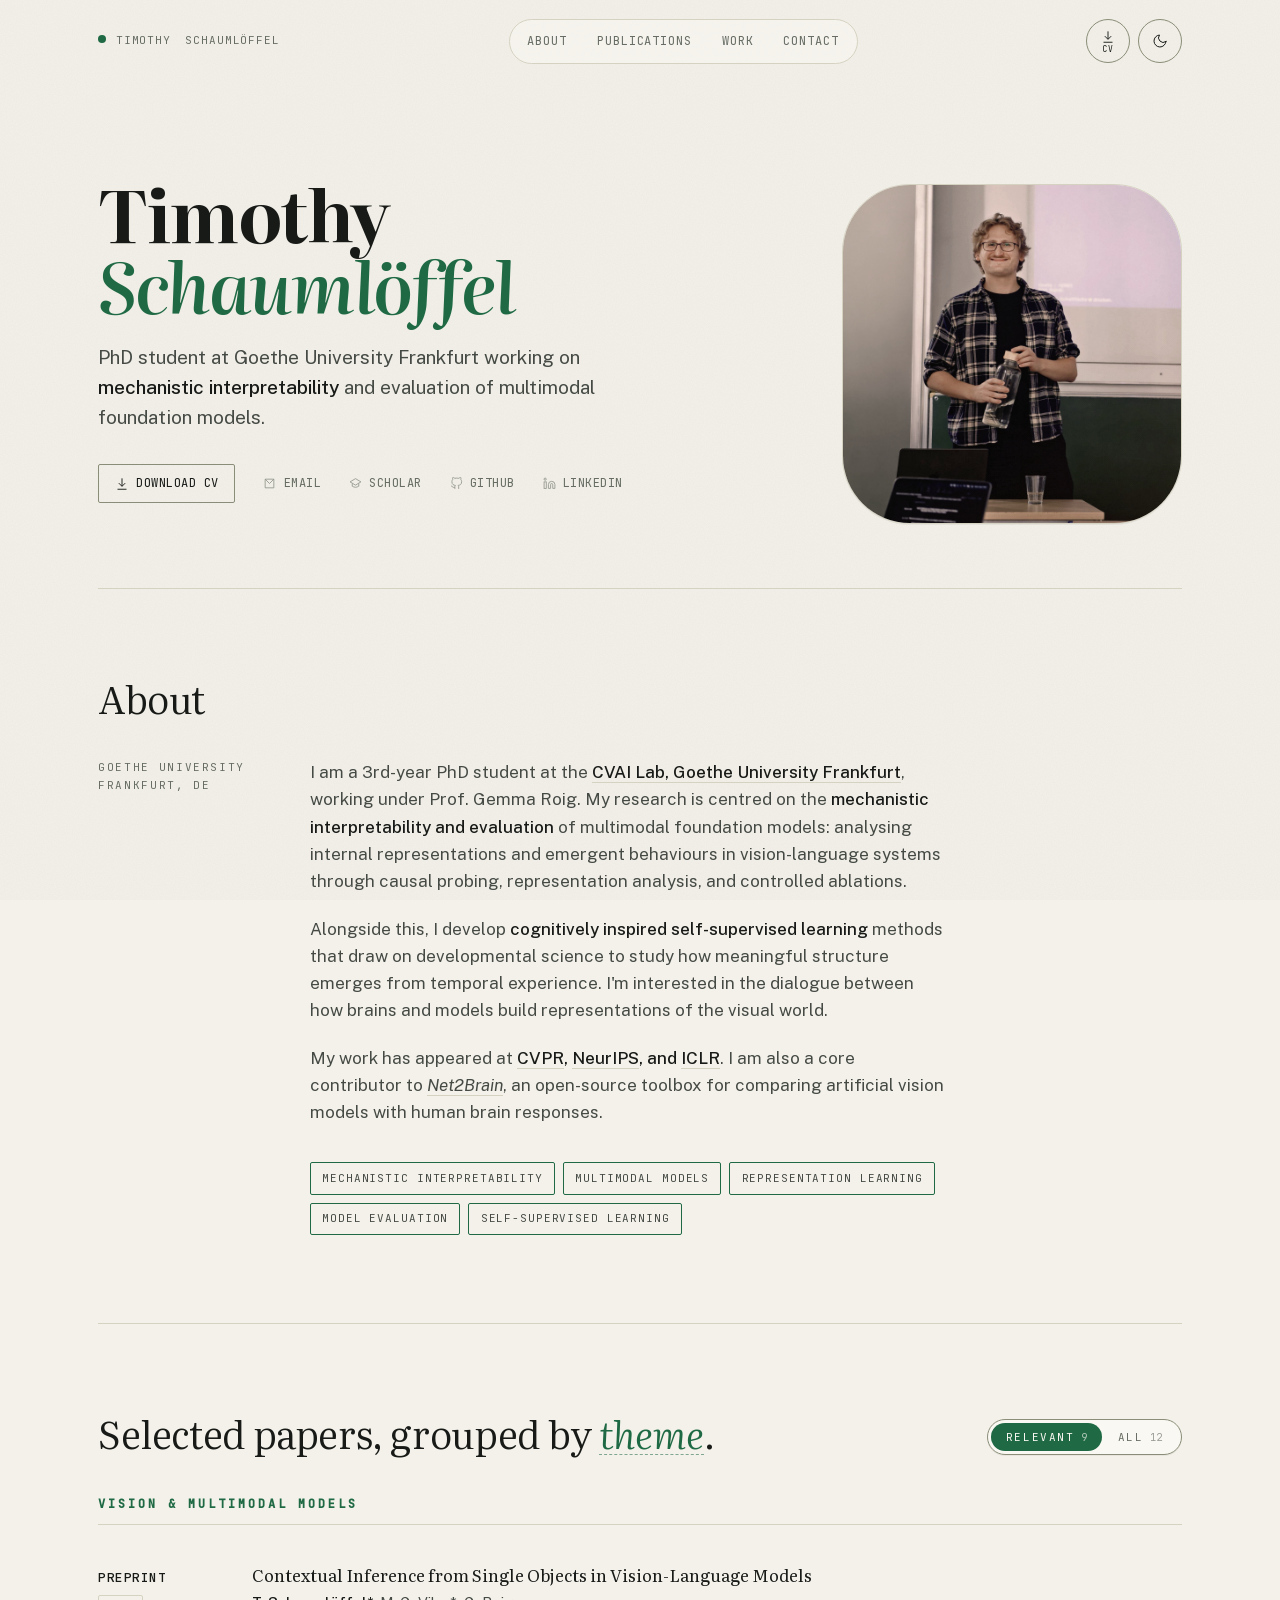
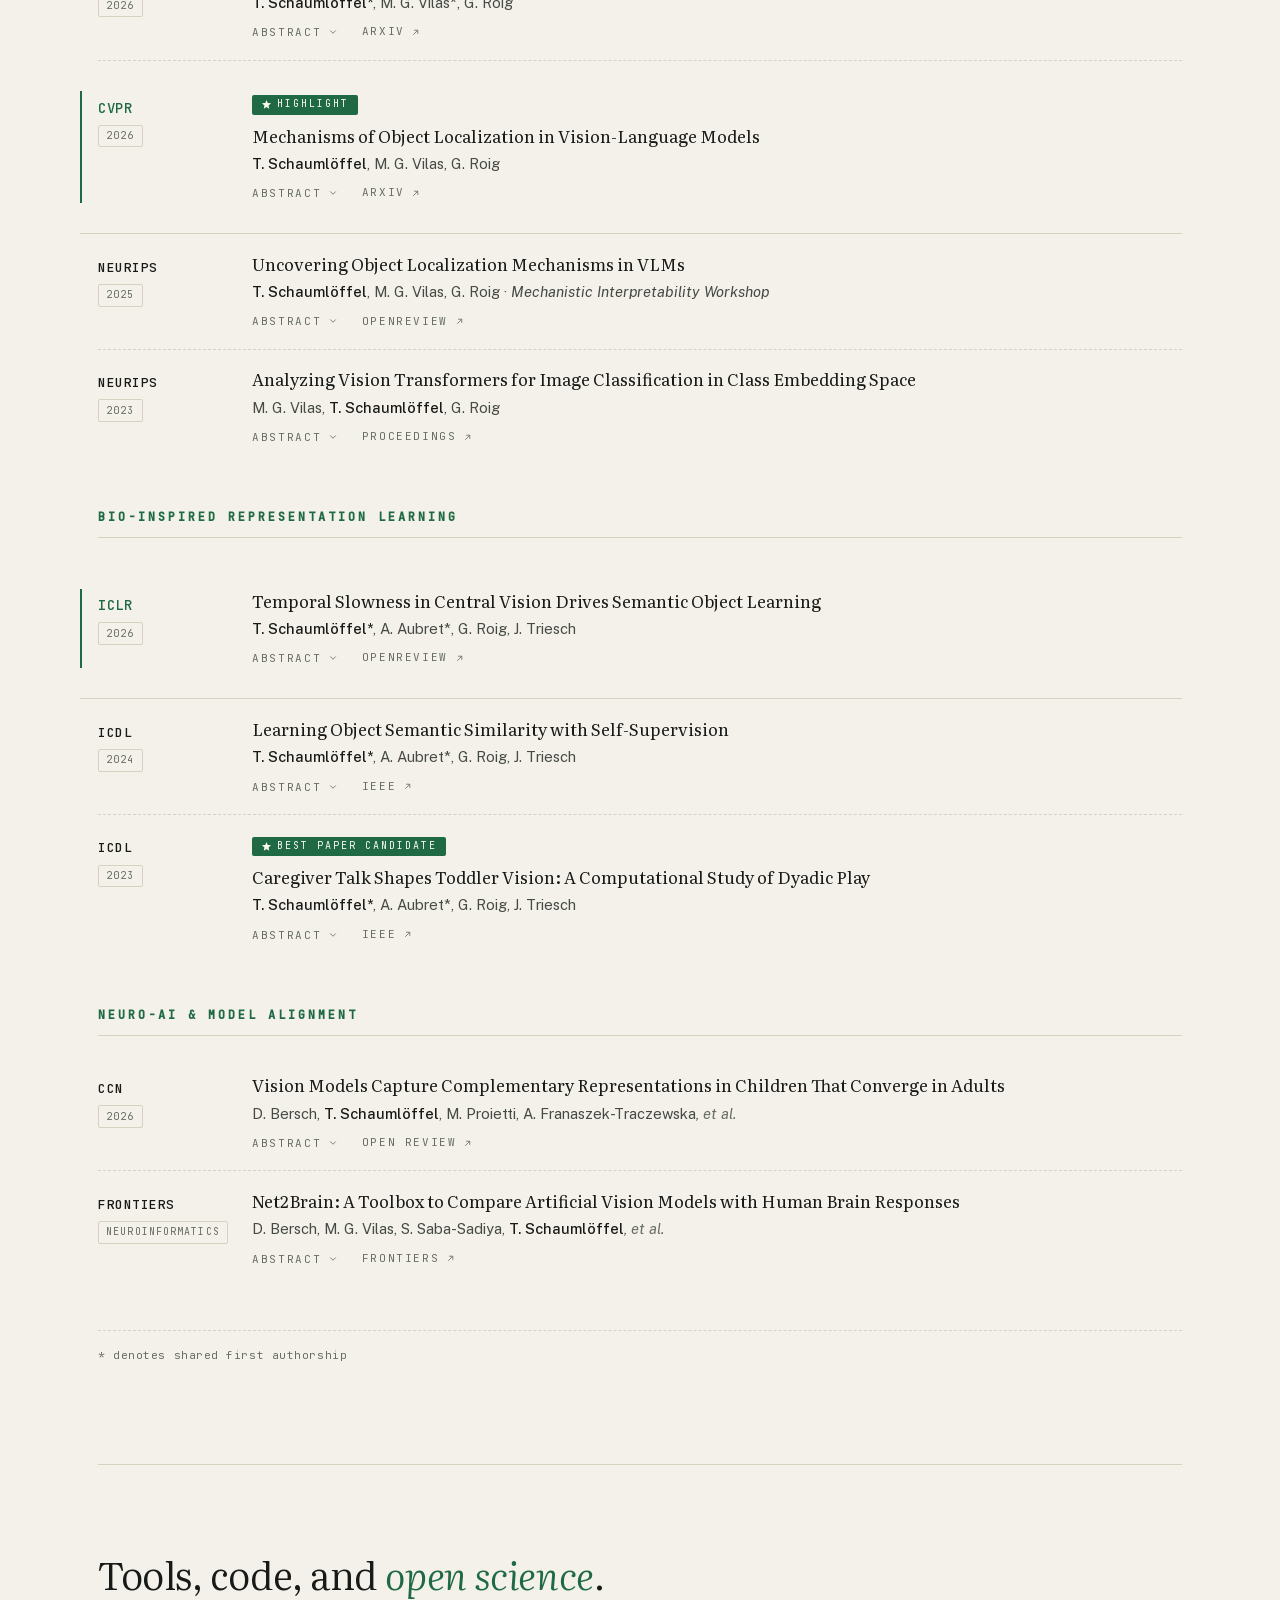
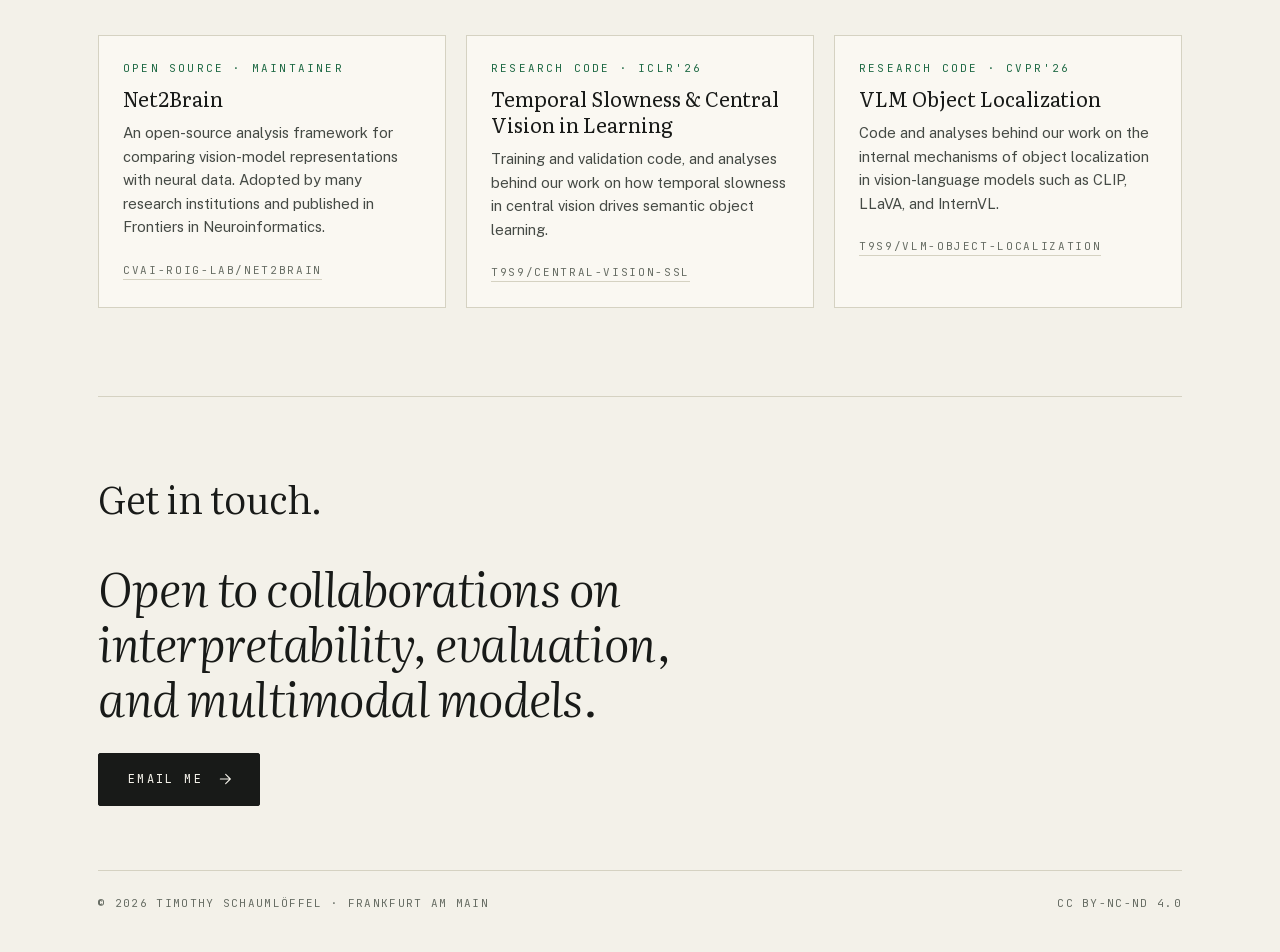
==== commit a07b4b4a: "update" ====
--- a/index.html
+++ b/index.html
@@ -36,13 +36,13 @@
 }
 </script>
 
-<meta name="theme-color" content="#f5f1e8" media="(prefers-color-scheme: light)" />
-<meta name="theme-color" content="#15171a" media="(prefers-color-scheme: dark)" />
+<meta name="theme-color" content="#f3f1e9" media="(prefers-color-scheme: light)" />
+<meta name="theme-color" content="#141714" media="(prefers-color-scheme: dark)" />
 
 <!-- Fonts are self-hosted (assets/fonts/): no third-party request, so no visitor IP
      reaches Google — and only the subsets and weight ranges this page uses are shipped. -->
-<link rel="preload" href="assets/fonts/fraunces-normal-latin.woff2" as="font" type="font/woff2" crossorigin>
-<link rel="preload" href="assets/fonts/inter-tight-normal-latin.woff2" as="font" type="font/woff2" crossorigin>
+<link rel="preload" href="assets/fonts/literata-normal-latin.woff2" as="font" type="font/woff2" crossorigin>
+<link rel="preload" href="assets/fonts/public-sans-normal-latin.woff2" as="font" type="font/woff2" crossorigin>
 
 <!-- Theme runs before first paint so dark-mode visitors never see a light flash.
      The toggle's click handler is wired up in the main script at the end of <body>. -->
@@ -71,7 +71,7 @@
      the shared base, then one stylesheet per section of the page. No build step —
      these are linked as-is. -->
 <link rel="stylesheet" href="styles/fonts.css" />
-<link rel="stylesheet" href="styles/tokens.css" />
+<link rel="stylesheet" href="styles/tokens_alt.css" />
 <link rel="stylesheet" href="styles/base.css" />
 <link rel="stylesheet" href="styles/header.css" />
 <link rel="stylesheet" href="styles/hero.css" />
@@ -94,7 +94,7 @@
   <div class="wrap top-inner">
     <div class="mark">
       <span class="mark-dot" aria-hidden="true"></span>
-      <span>Timothy&nbsp;Schaumlöffel</span>
+      <span>Timothy Schaumlöffel</span>
     </div>
     <nav class="topnav" id="topnav" aria-label="Section navigation">
       <!-- Sliding marker for the section currently on screen; positioned by JS
@@ -429,7 +429,7 @@
 
     <div class="foot-meta">
       <span>© <span id="year"></span> Timothy Schaumlöffel · Frankfurt am Main</span>
-      <span class="foot-credit">Built with Claude</span>
+      <span class="foot-credit">CC BY-NC-ND 4.0</span>
     </div>
   </footer>
   </main>
--- a/styles/tokens_alt.css
+++ b/styles/tokens_alt.css
@@ -0,0 +1,285 @@
+/* =============================================================================
+   tokens_alt.css — a drop-in ALTERNATIVE to tokens.css.
+   Warm paper + deep green accent, set in Literata / Public Sans / JetBrains Mono.
+
+   HOW TO USE IT
+     In index.html (and attention-ablation.html) swap exactly one line:
+       <link rel="stylesheet" href="styles/tokens.css">
+     ->  <link rel="stylesheet" href="styles/tokens_alt.css">
+     Keep fonts.css linked and keep this file *after* it: fonts.css still supplies
+     JetBrains Mono, which this theme reuses. Fraunces and Inter Tight stay
+     declared there but go unreferenced, and a declared-but-unused @font-face is
+     never downloaded, so nothing is wasted by leaving them in place.
+
+   WHY THE @font-face RULES LIVE HERE AND NOT IN fonts.css
+     House style is tokens.css = custom properties only, fonts.css = @font-face.
+     This file deliberately breaks that so the alternative is *one* link swap
+     instead of two coordinated edits, which is what you want while comparing
+     themes. If this theme is ever adopted for good, move the two @font-face
+     blocks below into fonts.css and this file goes back to being pure tokens.
+
+   EVERY TOKEN IN tokens.css IS REDEFINED HERE. That matters: whichever of the
+   two files loads last wins, and a token this file forgot would silently fall
+   through to the other theme's value and clash.
+   ============================================================================= */
+
+
+/* -----------------------------------------------------------------------------
+   1. THE TYPEFACES
+
+   The brief was "optical flow, visibility, readability", so the pair was chosen
+   on measured glyph metrics rather than vibe. The numbers below are x-height and
+   cap-height normalised to a 1000-unit em (read as "per mille of the type size")
+   and the mean advance width of a-z, which is how much horizontal room the
+   lowercase actually takes:
+
+     family            x-height   cap    x/cap   avg advance
+     Literata             507     700    0.724       556
+     Public Sans          517     723    0.715       513
+     JetBrains Mono       550     730    0.753       600
+     - - - - - - - - - - - - - - - - - - - - - - - - - - - -
+     Fraunces  (current)  482     700    0.689       598
+     Inter Tight (curr.)  546     728    0.750       486
+     Newsreader (rejected)426     670    0.636       462
+
+   OPTICAL FLOW is mostly one thing: whether the eye has to re-calibrate when it
+   crosses from a heading into body text into a monospace label. It does not, if
+   the families share an x-height. Literata 507 / Public Sans 517 / JetBrains
+   Mono 550 sit inside a 43-unit band, and their cap heights (700/723/730) inside
+   a 30-unit band. Set at the same font-size they optically match, so the page
+   reads as one voice in three registers. The current pair is the opposite case:
+   Fraunces 482 against Inter Tight 546 is a 64-unit gap in the other direction,
+   which is why headings and body never quite agree.
+
+   VISIBILITY is x-height too, because at 17px body and 11px mono labels the
+   lowercase is all there is. Literata carries the largest x-height of any serif
+   considered (+25 units over Fraunces) and the widest lowercase (556), so it
+   holds up small and at low contrast. Newsreader was the first pick and was
+   dropped on this exact measurement: at 426 it is the smallest-on-the-body of
+   the whole set, elegant but faint, which is the opposite of the brief.
+
+   READABILITY is where the two families were actually designed to live.
+   Literata was drawn by TypeTogether for Google Play Books - a long-form
+   screen-reading brief - with sturdy, slightly slab-like serifs that survive
+   antialiasing instead of dissolving the way a high-contrast Didone does.
+   Public Sans is the US Web Design System face, derived from Libre Franklin and
+   redrawn for interface legibility: open apertures on a/c/e/s, unambiguous
+   I/l/1, and 5% more lowercase advance than Inter Tight (513 vs 486), which is
+   the whole difference between a "Tight" display cut and a face meant to be read
+   in paragraphs. It is also a third of the weight on the wire (26KB vs 44KB).
+
+   WHY MONO STAYS. --mono is the workhorse here - 21 of the ~40 font-family
+   declarations across styles/ are eyebrows, venue tags, years and meta labels in
+   it. JetBrains Mono already sits in the shared x-height band, is already
+   self-hosted, and is already the right tool. Swapping it would cost bytes and
+   buy nothing, so it is reused unchanged.
+
+   Both new families are variable and both are self-hosted from assets/fonts/ for
+   the same GDPR reason as the originals: a Google-hosted font hands every
+   visitor's IP to a third party, which a German site should not do.
+   Only latin + latin-ext, matching the existing subsetting.
+   -------------------------------------------------------------------------- */
+
+/* Literata - variable, opsz 7..72 + wght 200..900 in the file.
+   font-weight below declares 300 700, which clamps the site to the range it
+   actually uses. The opsz (optical size) axis needs no declaration: browsers
+   default to font-optical-sizing:auto, so the design compensates on its own -
+   thicker hairlines and looser spacing at 12px, finer and tighter at the 64px
+   hero. That is the literal typographic sense of "optical flow", handled by the
+   font rather than by hand-tuned per-breakpoint CSS. */
+@font-face {
+  font-family: 'Literata';
+  font-style: normal;
+  font-weight: 300 700;
+  font-display: swap;          /* show fallback immediately, swap in on arrival - never blank text */
+  src: url(../assets/fonts/literata-normal-latin.woff2) format('woff2');
+  unicode-range: U+0000-00FF, U+0131, U+0152-0153, U+02BB-02BC, U+02C6, U+02DA, U+02DC, U+0304, U+0308, U+0329, U+2000-206F, U+20AC, U+2122, U+2191, U+2193, U+2212, U+2215, U+FEFF, U+FFFD;
+}
+@font-face {
+  font-family: 'Literata';
+  font-style: normal;
+  font-weight: 300 700;
+  font-display: swap;
+  src: url(../assets/fonts/literata-normal-latin-ext.woff2) format('woff2');
+  unicode-range: U+0100-02BA, U+02BD-02C5, U+02C7-02CC, U+02CE-02D7, U+02DD-02FF, U+0304, U+0308, U+0329, U+1D00-1DBF, U+1E00-1E9F, U+1EF2-1EFF, U+2020, U+20A0-20AB, U+20AD-20C0, U+2113, U+2C60-2C7F, U+A720-A7FF;
+}
+/* The italic is not optional. Every section heading is "... <em>two words</em>"
+   in accent colour, and .pub-note and the footer lean on it too. A synthesised
+   oblique (what you get when the italic is missing) just slants the roman and
+   looks broken at 40px, so the real cut ships. */
+@font-face {
+  font-family: 'Literata';
+  font-style: italic;
+  font-weight: 300 700;
+  font-display: swap;
+  src: url(../assets/fonts/literata-italic-latin.woff2) format('woff2');
+  unicode-range: U+0000-00FF, U+0131, U+0152-0153, U+02BB-02BC, U+02C6, U+02DA, U+02DC, U+0304, U+0308, U+0329, U+2000-206F, U+20AC, U+2122, U+2191, U+2193, U+2212, U+2215, U+FEFF, U+FFFD;
+}
+@font-face {
+  font-family: 'Literata';
+  font-style: italic;
+  font-weight: 300 700;
+  font-display: swap;
+  src: url(../assets/fonts/literata-italic-latin-ext.woff2) format('woff2');
+  unicode-range: U+0100-02BA, U+02BD-02C5, U+02C7-02CC, U+02CE-02D7, U+02DD-02FF, U+0304, U+0308, U+0329, U+1D00-1DBF, U+1E00-1E9F, U+1EF2-1EFF, U+2020, U+20A0-20AB, U+20AD-20C0, U+2113, U+2C60-2C7F, U+A720-A7FF;
+}
+
+/* Public Sans - variable wght 100..900 in the file, clamped to 300 700 here.
+   Italic ships because body copy uses <em> inline (the Net2Brain mention in the
+   about section, and pub.note in publications.js). Inter Tight currently ships
+   no italic at all and those words render as a synthetic slant. */
+@font-face {
+  font-family: 'Public Sans';
+  font-style: normal;
+  font-weight: 300 700;
+  font-display: swap;
+  src: url(../assets/fonts/public-sans-normal-latin.woff2) format('woff2');
+  unicode-range: U+0000-00FF, U+0131, U+0152-0153, U+02BB-02BC, U+02C6, U+02DA, U+02DC, U+0304, U+0308, U+0329, U+2000-206F, U+20AC, U+2122, U+2191, U+2193, U+2212, U+2215, U+FEFF, U+FFFD;
+}
+@font-face {
+  font-family: 'Public Sans';
+  font-style: normal;
+  font-weight: 300 700;
+  font-display: swap;
+  src: url(../assets/fonts/public-sans-normal-latin-ext.woff2) format('woff2');
+  unicode-range: U+0100-02BA, U+02BD-02C5, U+02C7-02CC, U+02CE-02D7, U+02DD-02FF, U+0304, U+0308, U+0329, U+1D00-1DBF, U+1E00-1E9F, U+1EF2-1EFF, U+2020, U+20A0-20AB, U+20AD-20C0, U+2113, U+2C60-2C7F, U+A720-A7FF;
+}
+@font-face {
+  font-family: 'Public Sans';
+  font-style: italic;
+  font-weight: 300 700;
+  font-display: swap;
+  src: url(../assets/fonts/public-sans-italic-latin.woff2) format('woff2');
+  unicode-range: U+0000-00FF, U+0131, U+0152-0153, U+02BB-02BC, U+02C6, U+02DA, U+02DC, U+0304, U+0308, U+0329, U+2000-206F, U+20AC, U+2122, U+2191, U+2193, U+2212, U+2215, U+FEFF, U+FFFD;
+}
+@font-face {
+  font-family: 'Public Sans';
+  font-style: italic;
+  font-weight: 300 700;
+  font-display: swap;
+  src: url(../assets/fonts/public-sans-italic-latin-ext.woff2) format('woff2');
+  unicode-range: U+0100-02BA, U+02BD-02C5, U+02C7-02CC, U+02CE-02D7, U+02DD-02FF, U+0304, U+0308, U+0329, U+1D00-1DBF, U+1E00-1E9F, U+1EF2-1EFF, U+2020, U+20A0-20AB, U+20AD-20C0, U+2113, U+2C60-2C7F, U+A720-A7FF;
+}
+
+
+/* -----------------------------------------------------------------------------
+   2. LIGHT THEME (the default)
+
+   THE COLOUR IDEA. The existing theme is cream + terracotta - one warm family,
+   no tension. Green is the opposite move: a cool, dark accent on a warm ground,
+   the complementary pairing you get in letterpress and in old academic presses.
+   It reads as ink on paper rather than as a brand colour, which is what a
+   research portfolio wants.
+
+   The paper is pulled very slightly off the current #f5f1e8 towards neutral.
+   That cream is noticeably orange, chosen to sit under terracotta; left as-is it
+   fights a green accent and both look muddied. #f3f1e9 keeps the warmth but
+   drops enough yellow that the green reads as deliberate.
+
+   CONTRAST. Every pair below was checked against WCAG 2.x, not eyeballed. Body
+   text clears AA-large-body 7:1; anything text-sized clears 4.5:1; borders and
+   focus rings clear the 3:1 non-text threshold. Measured ratios are in the
+   comments so a future edit can see what headroom it is spending.
+   -------------------------------------------------------------------------- */
+:root {
+  /* --bg: the page ground. Everything else is judged against this. */
+  --bg:        #f3f1e9; 
+  /* --bg-soft: one step down from --bg. Recessed fills - the nav pill track,
+     hover beds - where a panel should read as *behind* the page, not on it. */
+     
+  --bg-soft:   #eae7db;
+
+  /* --paper: one step *up* from --bg, i.e. lighter. Raised surfaces: cards,
+     the publication rows, anything that should float. It is also the foreground
+     of ::selection (base.css paints selected text --paper on --accent), so it
+     has to stay light enough to contrast the accent - see --accent below. */
+  --paper:     #faf8f2; 
+
+  /* --ink: primary text. Near-black with a green cast rather than pure #000,
+     which glares on a warm ground.                        15.5:1 on --bg */
+  --ink:       #181a18;
+
+  /* --ink-soft: secondary text - body paragraphs set below the headline,
+     author lists. Deliberately still a *text* colour.      8.0:1 on --bg */
+  --ink-soft:  #454a45;
+
+  /* --ink-mute: the quietest text that is still text - mono eyebrows, venue
+     tags, dates, captions. This is the token most likely to be pushed too pale
+     in a redesign; 4.70:1 is only 0.2 above the 4.5:1 floor, so lightening it
+     any further breaks AA for the smallest type on the page.
+                                          4.70:1 on --bg, 5.01:1 on --paper */
+  --ink-mute:  #676d64;
+
+  /* --rule: hairlines and dividers. Decorative only - no contrast floor
+     applies, it just has to be visible against --bg. */
+  --rule:      #d5d2c2;
+
+  /* --rule-strong: borders on things you can *operate* - buttons, the view
+     toggle, inputs. WCAG treats a control boundary as non-text UI and asks for
+     3:1, which is why this is a separate, darker token from --rule.
+                                          3.01:1 on --bg, 3.21:1 on --paper */
+  --rule-strong: #8a8d78;
+
+  /* --accent: the green. Links on hover, <em> inside section headings, focus
+     rings, ::selection background. It is used as small text, so 4.5:1 is a hard
+     floor - a brighter, more saturated green would fail it, which is why this is
+     a deep pine rather than an emerald. Dark enough to double as a text colour,
+     saturated enough to still read as green and not as grey.
+             5.79:1 on --bg | 6.17:1 on --paper | 6.17:1 for --paper-on-accent */
+  --accent:     #1f6a45;
+
+  /* --accent-soft: the lighter partner, for accent-tinted fills, borders and
+     hover states - never for small text, which is why it is held to the 3:1
+     non-text bar instead of 4.5:1.                         3.57:1 on --bg */
+  --accent-soft: #2f8f5c;
+
+  /* --shadow: a single hairline shadow, not a blur. The design is flat and
+     paper-like; a soft drop shadow would read as Material and break it. */
+  --shadow:   0 1px 0 rgba(24,26,24,.05);
+
+  /* One settle curve, so anything that moves decelerates the same way.
+     Fast out, long gentle tail - motion arrives rather than stops. */
+  --ease-settle: cubic-bezier(.22, 1, .36, 1);
+
+  /* --serif: display. Headings, the hero name, publication titles, footer.
+     --sans:  body and UI. The 17px paragraph default in base.css.
+     --mono:  eyebrows, tags, years, labels - uppercase micro-type.
+     Each stack ends in a same-genre system fallback so an unstyled first paint
+     (or a blocked font) still lands close to the intended proportions. */
+  --serif: "Literata", "Iowan Old Style", Charter, Georgia, serif;
+  --sans:  "Public Sans", system-ui, -apple-system, "Segoe UI", sans-serif;
+  --mono:  "JetBrains Mono", ui-monospace, Menlo, monospace;
+}
+
+
+/* -----------------------------------------------------------------------------
+   3. DARK THEME
+
+   Stamped on <html> before first paint by the inline bootstrap in index.html
+   (localStorage 'theme', else prefers-color-scheme), so there is no flash.
+
+   Only what changes is redefined - the font stacks and --ease-settle are
+   inherited from :root above and must NOT be repeated here.
+
+   The accent inverts rather than darkens. A deep pine on a dark ground would be
+   nearly invisible, so dark mode uses a light sage that carries the same hue at
+   the opposite end of the lightness scale. Note the ground is a desaturated
+   green-black, not neutral grey: it keeps the accent from looking like a stray
+   highlight and holds the two themes together as one identity.
+   -------------------------------------------------------------------------- */
+[data-theme="dark"] {
+  --bg:       #141714;          /* green-black ground                          */
+  --bg-soft:  #1e231e;          /* recessed fills - still below --bg           */
+  --paper:    #191d19;          /* raised surfaces; lifts *toward* light       */
+  --ink:      #e6e9e0;          /* warm off-white, never #fff - pure white on
+                                   near-black haloes badly     14.7:1 on --bg  */
+  --ink-soft: #b2b8ac;          /*                              8.9:1 on --bg  */
+  --ink-mute: #949a8e;          /* more headroom than in light mode (6.3:1),
+                                   because thin type on dark blooms and needs it */
+  --rule:     #2a2f2a;          /* hairlines                                   */
+  --rule-strong: #5f6a5f;       /* control borders            3.19:1 on --bg   */
+  --accent:   #7ecc9e;          /* sage - the pine, inverted  9.48:1 on --bg,
+                                   8.95:1 both ways against --paper            */
+  --accent-soft: #a2ddb9;       /* lighter partner           11.68:1 on --bg   */
+  --shadow:   0 1px 0 rgba(0,0,0,.35);
+}
--- a/styles/header.css
+++ b/styles/header.css
@@ -58,6 +58,18 @@
   border-radius: 50%;
   background: var(--accent);
   transform: translateY(-1px);
+}
+/* Given/family gap, opened with word-spacing rather than by splitting the name
+   into two elements. The separator MUST stay a plain U+0020: Blink and WebKit
+   apply word-spacing only to the regular space, so a &nbsp; here silently
+   swallows this rule (Firefox honours both, which makes it easy to miss).
+   Nothing is lost by dropping the nbsp — .mark sets white-space: nowrap, so the
+   wordmark still cannot break across lines.
+   A step down from the bar's 12px so the name sits quieter beside the nav rail,
+   which is now the largest type in the header. */
+.mark span:not(.mark-dot) {
+  font-size: 11px;
+  word-spacing: .5em;
 }
 
 /* ---------- Section nav ----------
--- a/styles/about.css
+++ b/styles/about.css
@@ -39,7 +39,11 @@
   letter-spacing: .08em;
   text-transform: uppercase;
   padding: .4rem .7rem;
-  border: 1px solid var(--rule);
+  /* Accent, not --rule: these are the only pills on the page that name the
+     research itself, so they carry the theme colour rather than a neutral
+     hairline. Border only — the label stays --ink-soft so five of them in a row
+     read as a set of tags, not as five links. */
+  border: 1px solid var(--accent);
   border-radius: 2px;
   color: var(--ink-soft);
 }
